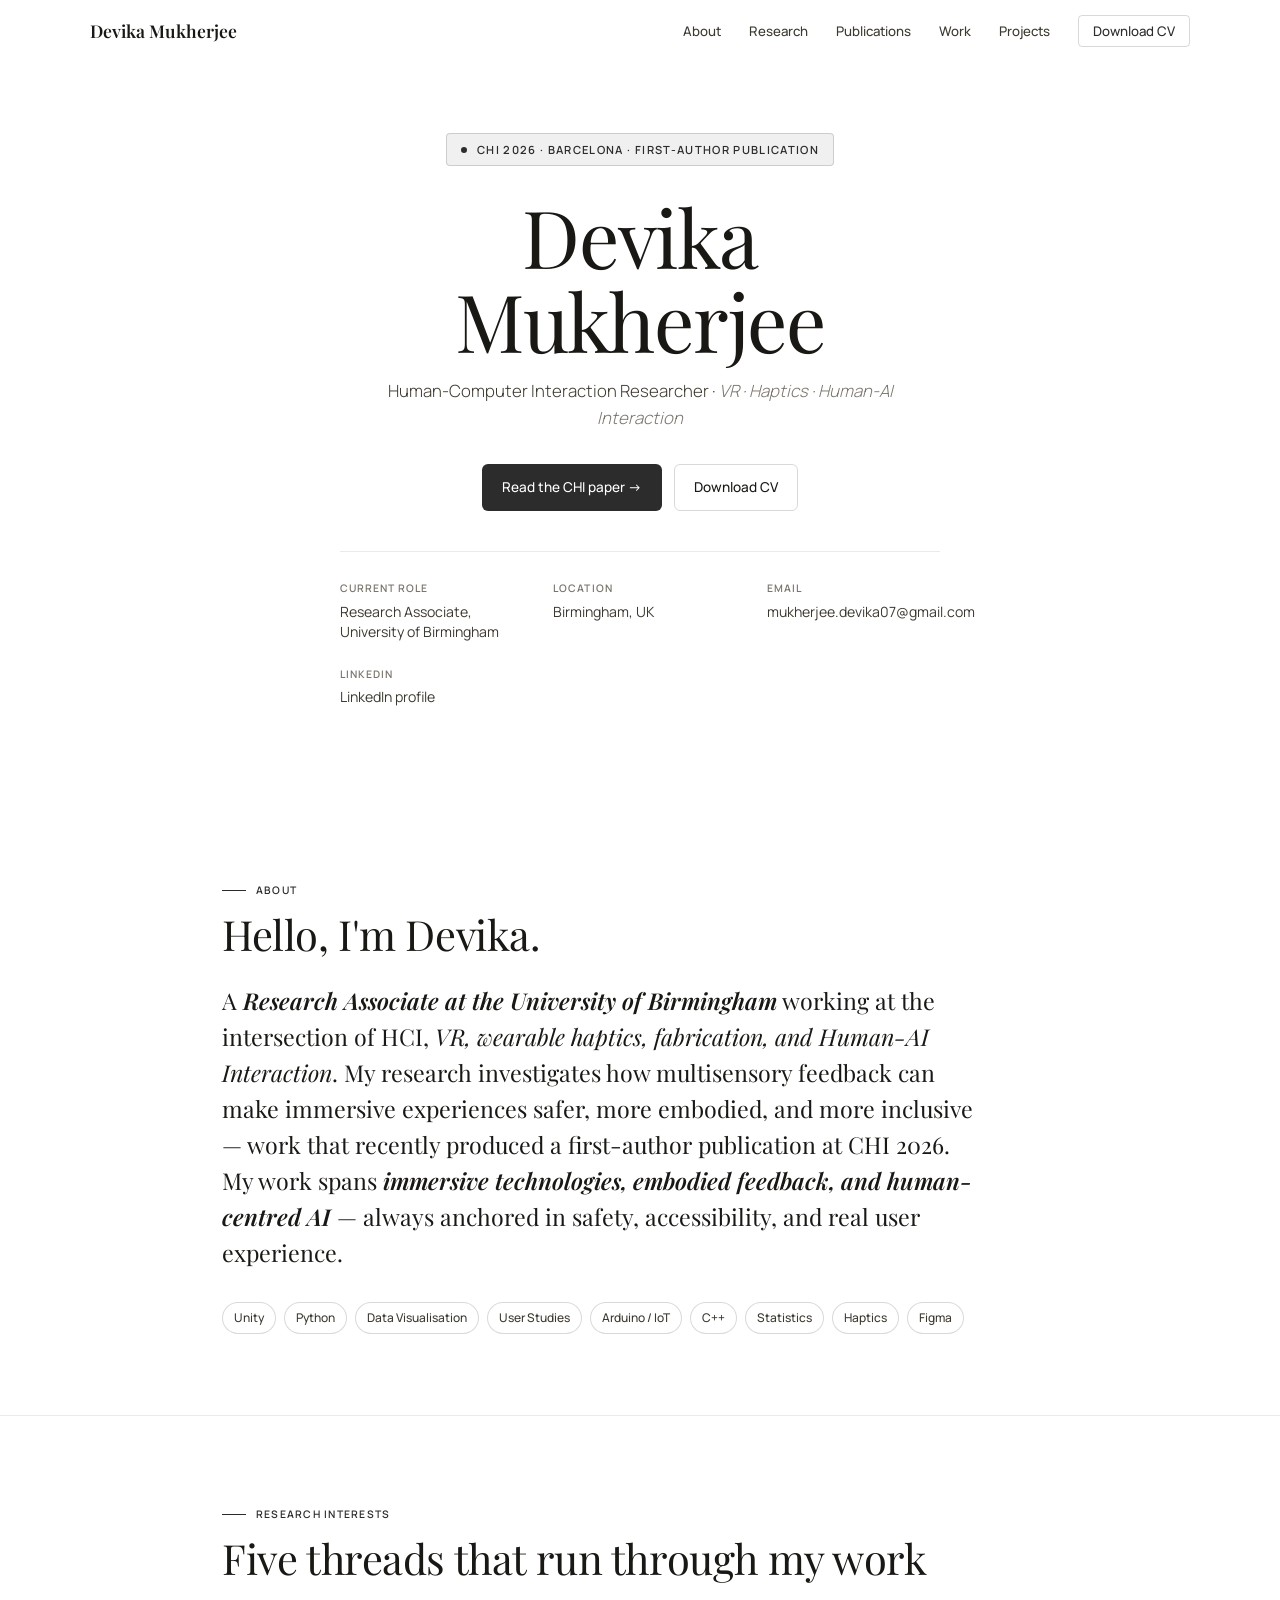
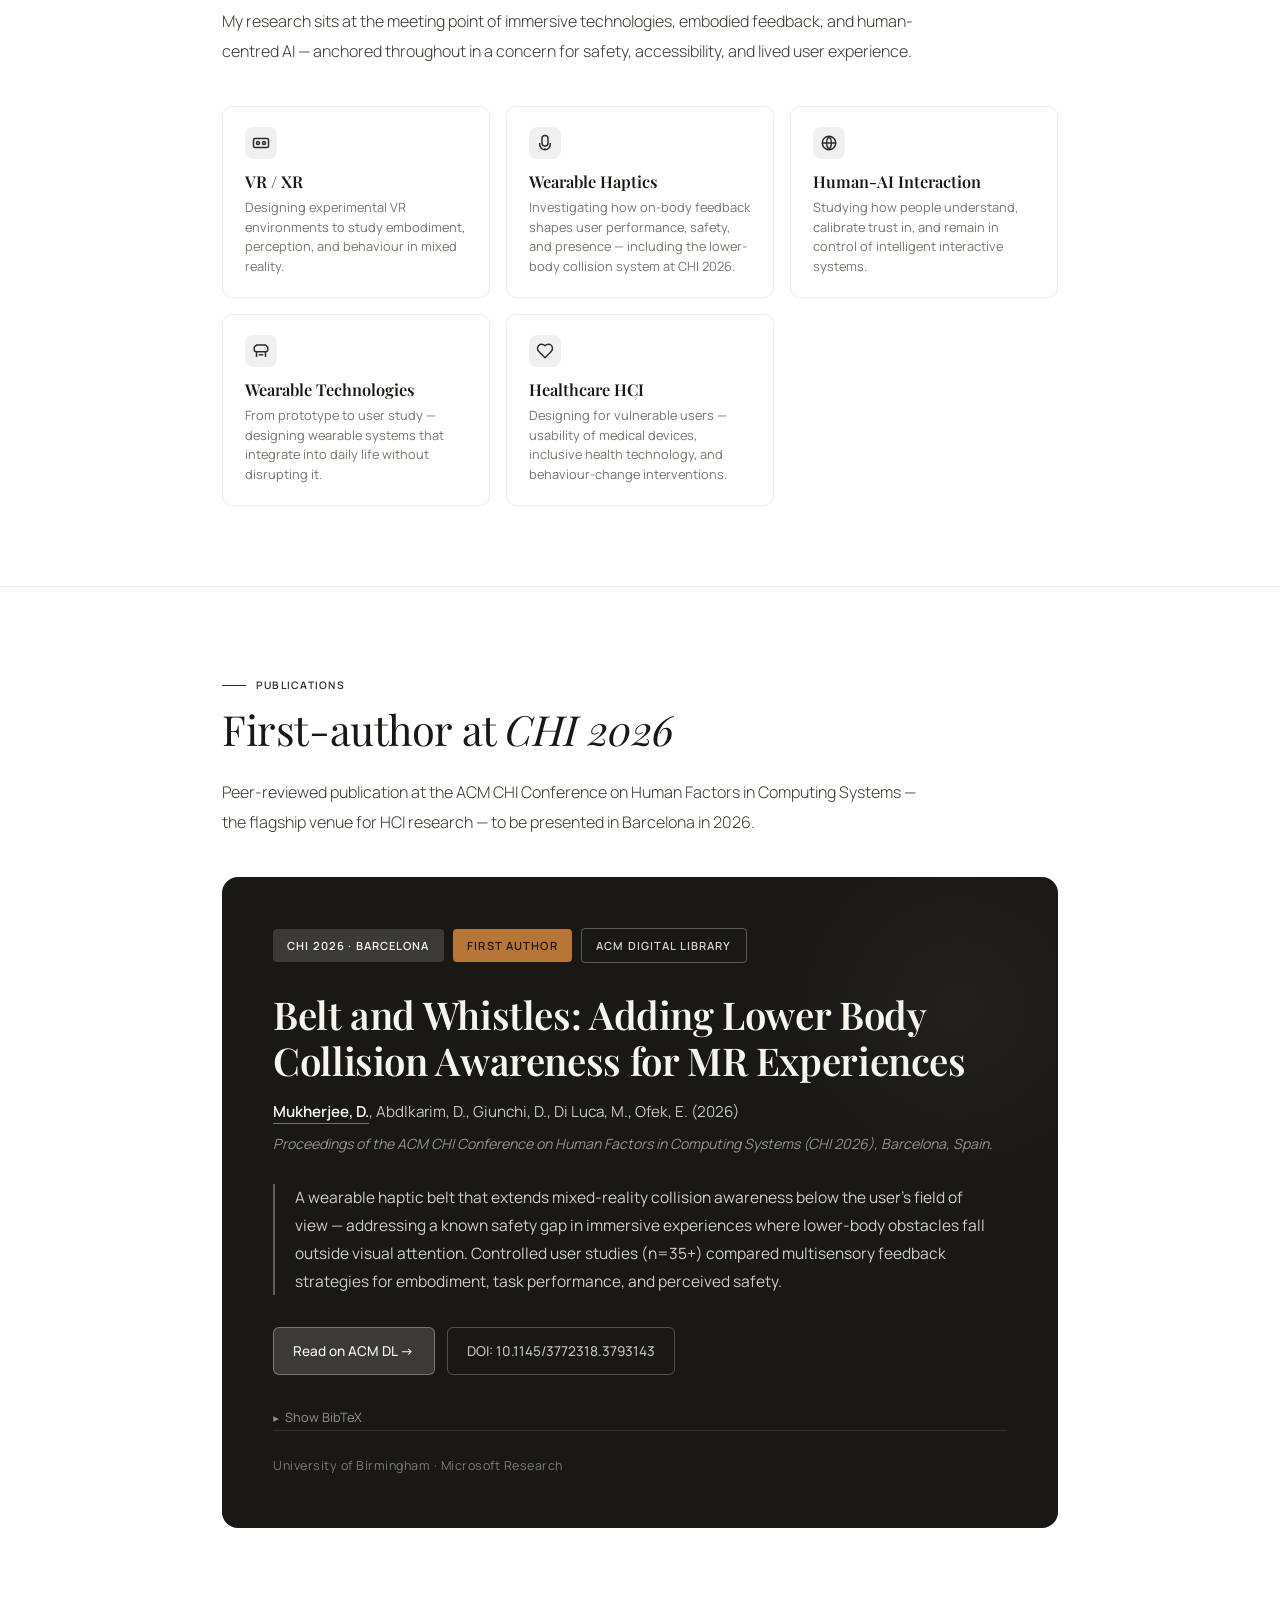
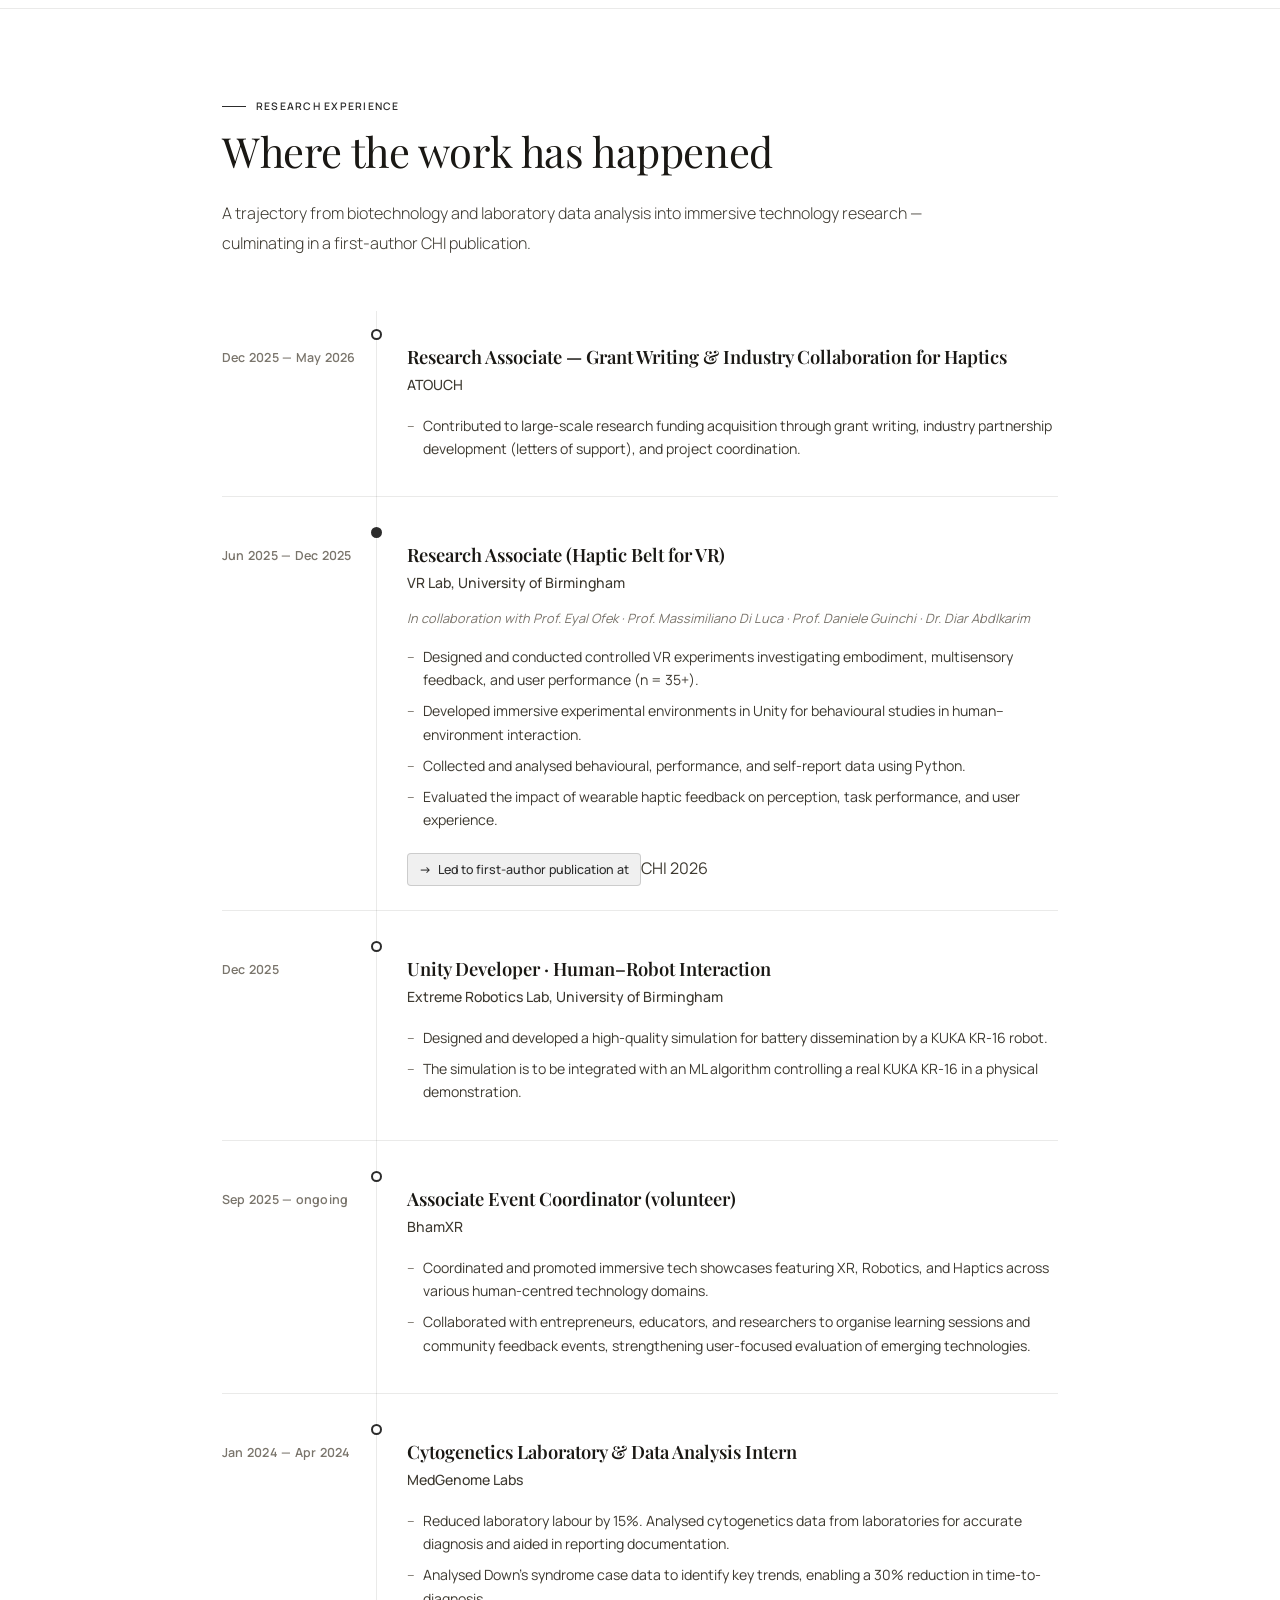
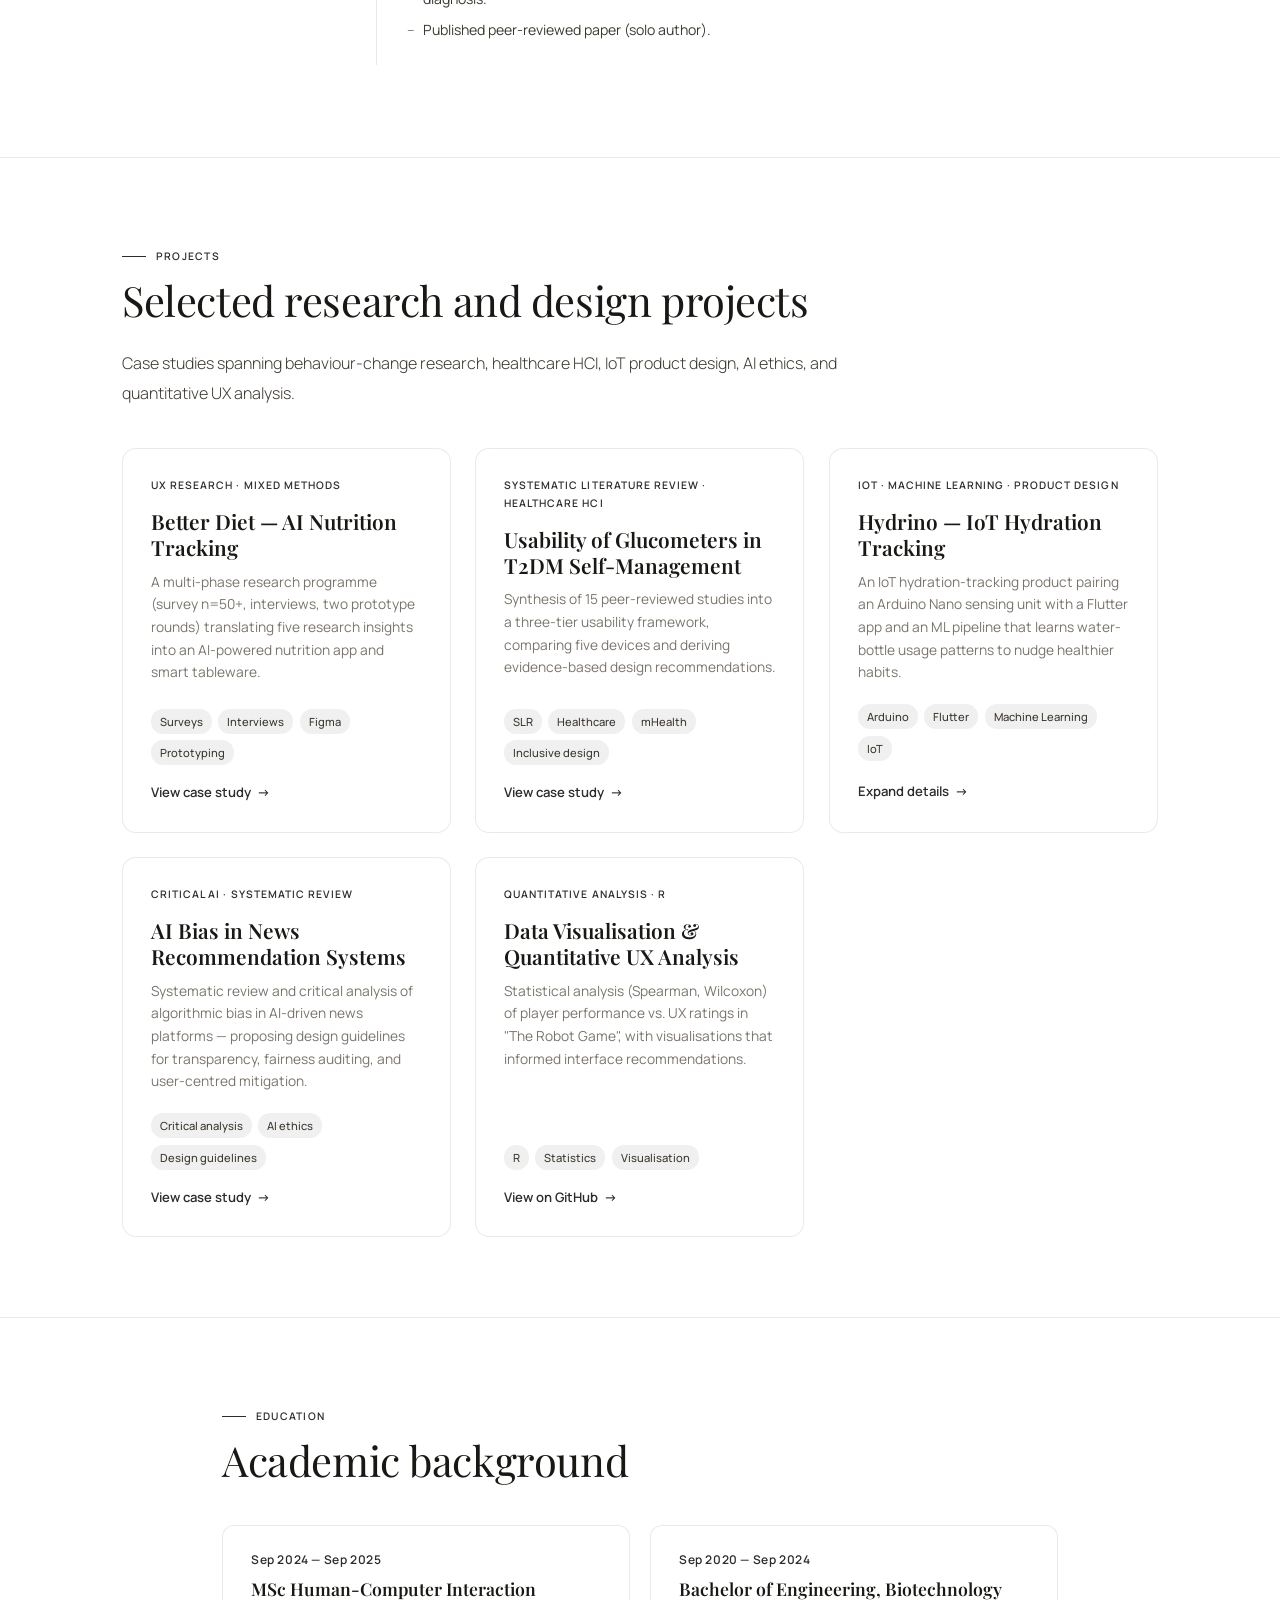
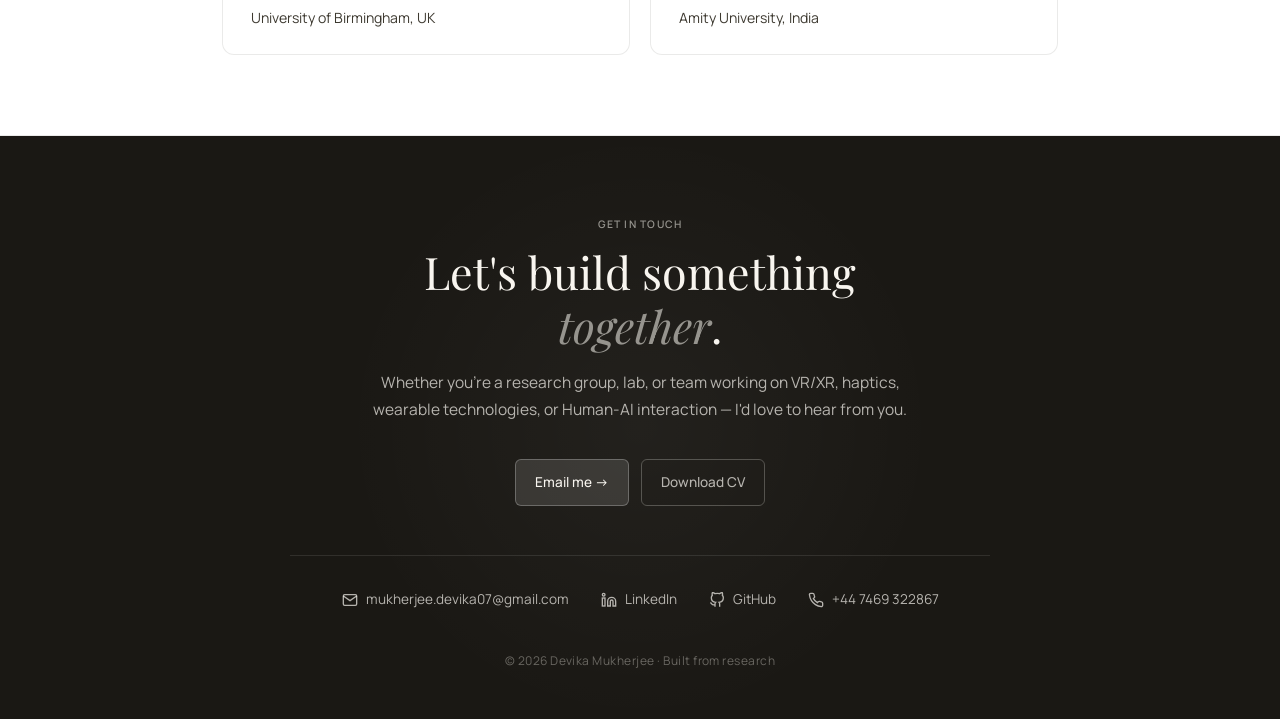
==== index.html @ 92cf16f1 "Redesign: suminagashi canvas, remove photo, white background, drop green palette - Add interactive s" ====
<!DOCTYPE html>
<html lang="en">
<head>
<meta charset="UTF-8">
<meta name="viewport" content="width=device-width, initial-scale=1.0">
<title>Devika Mukherjee — HCI Researcher · CHI 2026</title>
<meta name="description" content="Devika Mukherjee — Human-Computer Interaction Researcher and Research Associate at the University of Birmingham, first-author at CHI 2026. Working at the intersection of HCI, VR, wearable haptics, fabrication, and Human-AI Interaction.">
<link rel="preconnect" href="https://fonts.googleapis.com">
<link rel="preconnect" href="https://fonts.gstatic.com" crossorigin>
<link href="https://fonts.googleapis.com/css2?family=Playfair+Display:ital,wght@0,400;0,600;0,700;1,400;1,600&family=Manrope:wght@300;400;500;600;700&display=swap" rel="stylesheet">
<style>
  *, *::before, *::after { box-sizing: border-box; margin: 0; padding: 0; }

  :root {
    --white: #ffffff;
    --ink: #1A1814;
    --ink-mid: #3D3930;
    --ink-light: #7A756C;
    --accent: #2C2C2C;
    --accent-soft: rgba(44,44,44,0.07);
    --accent-border: rgba(44,44,44,0.18);
    --divider: rgba(26,24,20,0.09);
    --ink-border: rgba(255,255,255,0.1);
    --serif: 'Playfair Display', Georgia, serif;
    --sans: 'Manrope', system-ui, sans-serif;
  }

  html { font-size: 16px; scroll-behavior: smooth; }
  body {
    font-family: var(--sans);
    background: var(--white);
    color: var(--ink);
    line-height: 1.7;
    -webkit-font-smoothing: antialiased;
    position: relative;
    z-index: 1;
  }

  a { color: var(--ink-mid); text-decoration: none; }
  a:hover { color: var(--ink); }

  /* ——— SUMINAGASHI CANVAS ——— */
  #suminagashi-canvas {
    position: fixed;
    top: 0; left: 0;
    width: 100vw; height: 100vh;
    z-index: 0;
    pointer-events: none;
  }

  /* ——— NAV ——— */
  .nav {
    position: fixed;
    top: 0; left: 0; right: 0;
    z-index: 100;
    padding: 1rem 2rem;
    transition: background 0.3s, border-color 0.3s;
    border-bottom: 1px solid transparent;
  }
  .nav.scrolled {
    background: rgba(255,255,255,0.92);
    backdrop-filter: blur(12px);
    -webkit-backdrop-filter: blur(12px);
    border-bottom-color: var(--divider);
  }
  .nav-inner {
    max-width: 1100px;
    margin: 0 auto;
    display: flex;
    justify-content: space-between;
    align-items: center;
    gap: 2rem;
  }
  .nav-brand {
    font-family: var(--serif);
    font-size: 1.1rem;
    font-weight: 600;
    color: var(--ink);
    transition: color 0.2s;
  }
  .nav-links {
    display: flex;
    gap: 1.75rem;
    list-style: none;
    align-items: center;
  }
  .nav-links a {
    font-size: 0.83rem;
    font-weight: 500;
    color: var(--ink-mid);
    transition: color 0.2s;
  }
  .nav-links a:hover { color: var(--ink); }
  .nav-cv {
    padding: 6px 14px;
    border: 1px solid var(--accent-border);
    border-radius: 4px;
    color: var(--accent) !important;
    transition: all 0.2s;
  }
  .nav-cv:hover { background: var(--accent); color: #fff !important; border-color: var(--accent); }
  @media (max-width: 760px) {
    .nav-links { gap: 1rem; }
    .nav-links li:not(.nav-cv-li) { display: none; }
  }

  /* ——— HERO ——— */
  .hero {
    padding: 8rem 2rem 5rem;
    position: relative;
    overflow: hidden;
    min-height: 88vh;
    display: flex;
    align-items: center;
    background: transparent;
  }
  .hero-grid {
    max-width: 780px;
    margin: 0 auto;
    text-align: center;
    position: relative;
    width: 100%;
  }
  @media (max-width: 860px) {
    .hero { padding: 6rem 1.5rem 4rem; }
  }

  .chi-chip {
    display: inline-flex;
    align-items: center;
    gap: 10px;
    font-size: 0.7rem;
    font-weight: 600;
    letter-spacing: 0.12em;
    text-transform: uppercase;
    color: var(--accent);
    border: 1px solid var(--accent-border);
    padding: 6px 14px;
    border-radius: 4px;
    margin-bottom: 1.75rem;
    background: var(--accent-soft);
  }
  .chi-chip::before {
    content: '';
    width: 6px; height: 6px;
    border-radius: 50%;
    background: var(--accent);
    flex-shrink: 0;
  }

  .hero h1 {
    font-family: var(--serif);
    font-size: clamp(2.8rem, 7vw, 5rem);
    font-weight: 400;
    line-height: 1.05;
    letter-spacing: -0.015em;
    margin-bottom: 0.9rem;
    color: var(--ink);
  }
  .hero h1 em {
    font-style: italic;
    color: var(--ink-mid);
    font-weight: 400;
  }
  .hero-role {
    font-size: 1.05rem;
    font-weight: 300;
    color: var(--ink-mid);
    margin-bottom: 2rem;
    max-width: 540px;
    margin-left: auto;
    margin-right: auto;
    line-height: 1.65;
  }
  .hero-cta-row {
    display: flex;
    flex-wrap: wrap;
    gap: 0.75rem;
    margin-bottom: 2.5rem;
    justify-content: center;
  }
  .btn {
    display: inline-flex;
    align-items: center;
    gap: 8px;
    font-family: var(--sans);
    font-size: 0.85rem;
    font-weight: 500;
    padding: 0.7rem 1.2rem;
    border-radius: 6px;
    transition: all 0.2s;
    border: 1px solid transparent;
    cursor: pointer;
  }
  .btn-primary {
    background: var(--accent);
    color: #fff;
  }
  .btn-primary:hover {
    background: var(--ink);
    color: #fff;
    transform: translateY(-1px);
  }
  .btn-ghost {
    background: transparent;
    color: var(--ink);
    border-color: var(--accent-border);
  }
  .btn-ghost:hover {
    background: var(--accent-soft);
    color: var(--ink);
    border-color: var(--accent);
  }

  .hero-meta {
    display: grid;
    grid-template-columns: repeat(auto-fit, minmax(140px, 1fr));
    gap: 1.5rem 2.5rem;
    padding-top: 1.75rem;
    border-top: 1px solid var(--divider);
    text-align: left;
    max-width: 600px;
    margin-left: auto;
    margin-right: auto;
  }
  .meta-label {
    font-size: 0.65rem;
    font-weight: 600;
    letter-spacing: 0.1em;
    text-transform: uppercase;
    color: var(--ink-light);
    margin-bottom: 4px;
  }
  .meta-value {
    font-size: 0.88rem;
    color: var(--ink-mid);
    line-height: 1.4;
  }
  .meta-value a { color: var(--ink-mid); }
  .meta-value a:hover { color: var(--ink); }

  /* ——— SECTION SHELL ——— */
  .container { max-width: 1100px; margin: 0 auto; padding: 0 2rem; }
  .container-narrow { max-width: 900px; margin: 0 auto; padding: 0 2rem; }
  .section { padding: 5rem 0; border-bottom: 1px solid var(--divider); background: transparent; }
  .section:last-of-type { border-bottom: none; }

  .section-label {
    display: inline-flex;
    align-items: center;
    gap: 10px;
    font-size: 0.65rem;
    font-weight: 600;
    letter-spacing: 0.12em;
    text-transform: uppercase;
    color: var(--accent);
    margin-bottom: 0.6rem;
  }
  .section-label::before {
    content: '';
    width: 24px; height: 1px;
    background: var(--accent);
  }
  .section-title {
    font-family: var(--serif);
    font-size: clamp(1.8rem, 3.8vw, 2.6rem);
    font-weight: 400;
    line-height: 1.2;
    letter-spacing: -0.01em;
    margin-bottom: 1.5rem;
    max-width: 750px;
    color: var(--ink);
  }
  .section-title em { font-style: italic; color: var(--ink); }
  .section-body {
    font-size: 1rem;
    font-weight: 300;
    color: var(--ink-mid);
    max-width: 720px;
    line-height: 1.85;
  }

  /* ——— ABOUT ——— */
  .about-body {
    font-family: var(--serif);
    font-size: clamp(1.15rem, 2vw, 1.45rem);
    font-weight: 400;
    line-height: 1.55;
    color: var(--ink);
    max-width: 760px;
    margin-bottom: 1.75rem;
  }
  .about-body strong { font-weight: 600; color: var(--ink); font-style: italic; }
  .about-body em { font-style: italic; }
  .about-skills {
    display: flex;
    flex-wrap: wrap;
    gap: 0.5rem;
    margin-top: 2rem;
  }
  .skill-chip {
    font-size: 0.75rem;
    font-weight: 500;
    color: var(--ink-mid);
    background: rgba(255,255,255,0.85);
    border: 1px solid var(--accent-border);
    padding: 5px 11px;
    border-radius: 20px;
  }

  /* ——— RESEARCH INTERESTS ——— */
  .interests-grid {
    display: grid;
    grid-template-columns: repeat(auto-fit, minmax(200px, 1fr));
    gap: 1rem;
    margin-top: 2.5rem;
  }
  .interest-card {
    background: rgba(255,255,255,0.92);
    border: 1px solid var(--divider);
    border-radius: 10px;
    padding: 1.25rem 1.4rem;
    transition: all 0.2s;
    backdrop-filter: blur(2px);
    -webkit-backdrop-filter: blur(2px);
  }
  .interest-card:hover {
    border-color: var(--accent);
    transform: translateY(-2px);
    box-shadow: 0 8px 24px rgba(26,24,20,0.06);
  }
  .interest-icon {
    width: 32px; height: 32px;
    background: var(--accent-soft);
    border-radius: 8px;
    display: flex;
    align-items: center;
    justify-content: center;
    margin-bottom: 0.75rem;
    color: var(--accent);
  }
  .interest-icon svg { width: 18px; height: 18px; }
  .interest-title {
    font-family: var(--serif);
    font-size: 1.02rem;
    font-weight: 600;
    margin-bottom: 0.35rem;
    line-height: 1.3;
    color: var(--ink);
  }
  .interest-body {
    font-size: 0.8rem;
    color: var(--ink-light);
    line-height: 1.55;
  }

  /* ——— FEATURED PUBLICATION ——— */
  .pub-feature {
    background: var(--ink);
    color: #F8F5EF;
    border-radius: 16px;
    padding: clamp(2rem, 4vw, 3.5rem);
    margin-top: 2.5rem;
    position: relative;
    overflow: hidden;
  }
  .pub-feature::before {
    content: '';
    position: absolute;
    top: -50px; right: -80px;
    width: 360px; height: 360px;
    border-radius: 50%;
    background: radial-gradient(circle, rgba(255,255,255,0.04) 0%, transparent 70%);
    pointer-events: none;
  }
  .pub-feature-inner { position: relative; z-index: 1; }
  .pub-badge-row {
    display: flex;
    flex-wrap: wrap;
    gap: 0.6rem;
    margin-bottom: 1.75rem;
    align-items: center;
  }
  .pub-badge {
    display: inline-flex;
    align-items: center;
    gap: 8px;
    font-size: 0.7rem;
    font-weight: 600;
    letter-spacing: 0.1em;
    text-transform: uppercase;
    padding: 7px 14px;
    border-radius: 4px;
    background: rgba(255,255,255,0.15);
    color: #F8F5EF;
  }
  .pub-badge.outline {
    background: transparent;
    border: 1px solid rgba(248,245,239,0.3);
    color: rgba(248,245,239,0.85);
  }
  .pub-badge.first-author {
    background: rgba(200,128,58,0.9);
    color: #1A1814;
  }
  .pub-feature h3 {
    font-family: var(--serif);
    font-size: clamp(1.6rem, 3.5vw, 2.4rem);
    font-weight: 600;
    line-height: 1.2;
    margin-bottom: 1rem;
    letter-spacing: -0.01em;
    color: #F8F5EF;
  }
  .pub-authors {
    font-size: 0.95rem;
    color: rgba(248,245,239,0.78);
    line-height: 1.7;
    margin-bottom: 0.5rem;
  }
  .pub-authors strong {
    color: #F8F5EF;
    border-bottom: 1px solid rgba(255,255,255,0.4);
    padding-bottom: 1px;
    font-weight: 600;
  }
  .pub-venue {
    font-size: 0.88rem;
    color: rgba(248,245,239,0.55);
    font-style: italic;
    margin-bottom: 1.75rem;
    line-height: 1.6;
  }
  .pub-abstract {
    font-size: 0.97rem;
    color: rgba(248,245,239,0.82);
    line-height: 1.8;
    margin-bottom: 2rem;
    max-width: 720px;
    padding-left: 1.25rem;
    border-left: 2px solid rgba(255,255,255,0.3);
  }
  .pub-cta {
    display: flex;
    flex-wrap: wrap;
    gap: 0.75rem;
    margin-bottom: 1.75rem;
  }
  .pub-feature .btn-primary {
    background: rgba(255,255,255,0.15);
    border: 1px solid rgba(255,255,255,0.3);
    color: #F8F5EF;
  }
  .pub-feature .btn-primary:hover {
    background: rgba(255,255,255,0.25);
    color: #F8F5EF;
  }
  .pub-feature .btn-ghost {
    color: rgba(248,245,239,0.75);
    border-color: rgba(248,245,239,0.25);
  }
  .pub-feature .btn-ghost:hover {
    background: rgba(255,255,255,0.08);
    color: #F8F5EF;
    border-color: rgba(248,245,239,0.5);
  }
  .pub-affiliation {
    font-size: 0.78rem;
    color: rgba(248,245,239,0.45);
    letter-spacing: 0.04em;
    padding-top: 1.5rem;
    border-top: 1px solid var(--ink-border);
  }
  details.bibtex { margin-top: 1rem; }
  details.bibtex summary {
    cursor: pointer;
    font-size: 0.8rem;
    color: rgba(248,245,239,0.55);
    transition: color 0.15s;
    list-style: none;
    display: inline-flex;
    align-items: center;
    gap: 6px;
  }
  details.bibtex summary::-webkit-details-marker { display: none; }
  details.bibtex summary::before {
    content: '▸';
    font-size: 0.7rem;
    transition: transform 0.2s;
  }
  details.bibtex[open] summary::before { transform: rotate(90deg); }
  details.bibtex summary:hover { color: rgba(248,245,239,0.9); }
  details.bibtex pre {
    margin-top: 0.75rem;
    padding: 1rem 1.25rem;
    background: rgba(255,255,255,0.04);
    border: 1px solid var(--ink-border);
    border-radius: 8px;
    font-family: 'Courier New', monospace;
    font-size: 0.75rem;
    color: rgba(248,245,239,0.75);
    line-height: 1.6;
    overflow-x: auto;
    white-space: pre-wrap;
  }

  /* ——— WORK / TIMELINE ——— */
  .timeline {
    margin-top: 2.5rem;
    position: relative;
  }
  .timeline::before {
    content: '';
    position: absolute;
    left: 11px;
    top: 12px;
    bottom: 12px;
    width: 1px;
    background: var(--divider);
  }
  @media (min-width: 720px) {
    .timeline::before { left: 154px; }
  }
  .timeline-item {
    display: grid;
    grid-template-columns: 1fr;
    gap: 0.5rem;
    padding: 1.5rem 0;
    border-bottom: 1px solid var(--divider);
    position: relative;
    padding-left: 2.5rem;
  }
  @media (min-width: 720px) {
    .timeline-item {
      grid-template-columns: 145px 1fr;
      gap: 2.5rem;
      padding-left: 0;
    }
  }
  .timeline-item:last-child { border-bottom: none; }
  .timeline-item::before {
    content: '';
    position: absolute;
    left: 6px;
    top: 1.85rem;
    width: 11px; height: 11px;
    border-radius: 50%;
    background: var(--white);
    border: 2px solid var(--accent);
  }
  @media (min-width: 720px) {
    .timeline-item::before { left: 149px; }
  }
  .timeline-item.highlight::before {
    background: var(--accent);
  }
  .timeline-date {
    font-size: 0.78rem;
    font-weight: 600;
    color: var(--ink-light);
    letter-spacing: 0.02em;
    padding-top: 1.5rem;
  }
  @media (max-width: 719px) {
    .timeline-date { padding-top: 0; }
  }
  .timeline-content { padding-top: 1.4rem; }
  @media (max-width: 719px) {
    .timeline-content { padding-top: 0; }
  }
  .timeline-role {
    font-family: var(--serif);
    font-size: 1.15rem;
    font-weight: 600;
    margin-bottom: 0.2rem;
    line-height: 1.3;
    color: var(--ink);
  }
  .timeline-org {
    font-size: 0.88rem;
    color: var(--ink-mid);
    font-weight: 500;
    margin-bottom: 0.85rem;
  }
  .timeline-org em { font-style: italic; color: var(--ink-light); font-weight: 400; }
  .timeline-bullets { list-style: none; margin-bottom: 0.5rem; }
  .timeline-bullets li {
    font-size: 0.88rem;
    color: var(--ink-mid);
    line-height: 1.65;
    padding: 0.25rem 0 0.25rem 1rem;
    position: relative;
  }
  .timeline-bullets li::before {
    content: '–';
    position: absolute;
    left: 0;
    color: var(--ink-light);
  }
  .timeline-callout {
    display: inline-flex;
    align-items: center;
    gap: 6px;
    font-size: 0.78rem;
    font-weight: 500;
    color: var(--accent);
    background: var(--accent-soft);
    padding: 5px 11px;
    border-radius: 4px;
    margin-top: 0.6rem;
    border: 1px solid var(--accent-border);
  }
  .timeline-callout::before { content: '→'; font-weight: 600; }
  .timeline-callout a { color: var(--accent); border-bottom: 1px solid currentColor; }
  .timeline-supervisors {
    font-size: 0.8rem;
    color: var(--ink-light);
    font-style: italic;
    margin-bottom: 0.7rem;
  }

  /* ——— PROJECTS ——— */
  .projects-grid {
    display: grid;
    grid-template-columns: repeat(auto-fit, minmax(280px, 1fr));
    gap: 1.5rem;
    margin-top: 2.5rem;
  }
  .project-card {
    background: rgba(255,255,255,0.92);
    border: 1px solid var(--divider);
    border-radius: 14px;
    padding: 1.75rem;
    transition: all 0.25s;
    position: relative;
    display: flex;
    flex-direction: column;
    text-decoration: none;
    color: inherit;
    overflow: hidden;
    backdrop-filter: blur(2px);
    -webkit-backdrop-filter: blur(2px);
  }
  .project-card::before {
    content: '';
    position: absolute;
    top: 0; left: 0;
    width: 4px; height: 100%;
    background: var(--accent);
    transform: scaleY(0);
    transform-origin: top;
    transition: transform 0.3s;
  }
  .project-card:hover {
    transform: translateY(-4px);
    box-shadow: 0 16px 40px rgba(26,24,20,0.08);
    border-color: var(--accent);
    color: inherit;
  }
  .project-card:hover::before { transform: scaleY(1); }
  .project-tag {
    font-size: 0.65rem;
    font-weight: 600;
    letter-spacing: 0.1em;
    text-transform: uppercase;
    color: var(--accent);
    margin-bottom: 0.85rem;
  }
  .project-title {
    font-family: var(--serif);
    font-size: 1.3rem;
    font-weight: 600;
    line-height: 1.25;
    margin-bottom: 0.65rem;
    color: var(--ink);
  }
  .project-desc {
    font-size: 0.86rem;
    color: var(--ink-light);
    line-height: 1.65;
    margin-bottom: 1.25rem;
    flex: 1;
  }
  .project-tech {
    display: flex;
    flex-wrap: wrap;
    gap: 0.4rem;
    margin-bottom: 1rem;
  }
  .tech-chip {
    font-size: 0.7rem;
    font-weight: 500;
    color: var(--ink-mid);
    background: var(--accent-soft);
    padding: 3px 9px;
    border-radius: 12px;
  }
  .project-cta {
    font-size: 0.82rem;
    font-weight: 600;
    color: var(--accent);
    display: inline-flex;
    align-items: center;
    gap: 6px;
    margin-top: auto;
  }
  .project-cta::after { content: '→'; transition: transform 0.2s; }
  .project-card:hover .project-cta::after { transform: translateX(3px); }

  /* Hydrino expandable card */
  details.project-card { cursor: pointer; }
  details.project-card summary { list-style: none; cursor: pointer; }
  details.project-card summary::-webkit-details-marker { display: none; }
  details.project-card[open] { grid-row: span 2; }
  .hydrino-expand {
    margin-top: 1.25rem;
    padding-top: 1.25rem;
    border-top: 1px solid var(--divider);
    font-size: 0.85rem;
    color: var(--ink-mid);
    line-height: 1.7;
  }
  .hydrino-expand p { margin-bottom: 0.75rem; }
  .hydrino-expand .future-note {
    font-size: 0.78rem;
    color: var(--ink-light);
    font-style: italic;
    margin-top: 0.85rem;
  }

  /* ——— EDUCATION ——— */
  .education-grid {
    display: grid;
    grid-template-columns: repeat(auto-fit, minmax(280px, 1fr));
    gap: 1.25rem;
    margin-top: 2.5rem;
  }
  .edu-card {
    background: rgba(255,255,255,0.92);
    border: 1px solid var(--divider);
    border-radius: 12px;
    padding: 1.5rem 1.75rem;
    backdrop-filter: blur(2px);
    -webkit-backdrop-filter: blur(2px);
  }
  .edu-date {
    font-size: 0.75rem;
    font-weight: 600;
    color: var(--accent);
    letter-spacing: 0.05em;
    margin-bottom: 0.5rem;
  }
  .edu-degree {
    font-family: var(--serif);
    font-size: 1.1rem;
    font-weight: 600;
    margin-bottom: 0.3rem;
    line-height: 1.3;
    color: var(--ink);
  }
  .edu-school { font-size: 0.88rem; color: var(--ink-mid); }

  /* ——— CONTACT / FOOTER ——— */
  .contact-section {
    background: var(--ink);
    color: #F8F5EF;
    padding: 5rem 2rem 3rem;
    text-align: center;
    position: relative;
    overflow: hidden;
    z-index: 2;
  }
  .contact-section::before {
    content: '';
    position: absolute;
    top: 50%; left: 50%;
    transform: translate(-50%, -50%);
    width: 700px; height: 700px;
    border-radius: 50%;
    background: radial-gradient(circle, rgba(255,255,255,0.04) 0%, transparent 60%);
    pointer-events: none;
  }
  .contact-inner { max-width: 700px; margin: 0 auto; position: relative; }
  .contact-eyebrow {
    font-size: 0.65rem;
    font-weight: 600;
    letter-spacing: 0.12em;
    text-transform: uppercase;
    color: rgba(248,245,239,0.55);
    margin-bottom: 0.75rem;
  }
  .contact-title {
    font-family: var(--serif);
    font-size: clamp(2rem, 4vw, 2.8rem);
    font-weight: 400;
    line-height: 1.2;
    margin-bottom: 1rem;
    color: #F8F5EF;
  }
  .contact-title em { font-style: italic; color: rgba(248,245,239,0.55); }
  .contact-body {
    font-size: 0.97rem;
    color: rgba(248,245,239,0.7);
    line-height: 1.75;
    margin-bottom: 2.25rem;
    max-width: 540px;
    margin-left: auto;
    margin-right: auto;
  }
  .contact-cta {
    display: flex;
    justify-content: center;
    gap: 0.75rem;
    flex-wrap: wrap;
    margin-bottom: 3rem;
  }
  .contact-section .btn-primary {
    background: rgba(255,255,255,0.12);
    border: 1px solid rgba(255,255,255,0.25);
    color: #F8F5EF;
  }
  .contact-section .btn-primary:hover {
    background: rgba(255,255,255,0.22);
    color: #F8F5EF;
    transform: translateY(-1px);
  }
  .contact-section .btn-ghost {
    color: rgba(248,245,239,0.7);
    border-color: rgba(248,245,239,0.25);
    background: transparent;
  }
  .contact-section .btn-ghost:hover {
    background: rgba(255,255,255,0.08);
    color: #F8F5EF;
    border-color: rgba(248,245,239,0.5);
  }
  .contact-links {
    display: flex;
    justify-content: center;
    gap: 2rem;
    flex-wrap: wrap;
    padding-top: 2rem;
    border-top: 1px solid var(--ink-border);
    margin-top: 2rem;
  }
  .contact-links a {
    font-size: 0.85rem;
    color: rgba(248,245,239,0.7);
    display: inline-flex;
    align-items: center;
    gap: 8px;
    transition: color 0.2s;
  }
  .contact-links a:hover { color: #F8F5EF; }
  .contact-links svg { width: 16px; height: 16px; }
  .footer-bottom {
    text-align: center;
    font-size: 0.75rem;
    color: rgba(248,245,239,0.35);
    margin-top: 2.5rem;
    letter-spacing: 0.04em;
  }

  /* ——— ANIMATIONS ——— */
  @keyframes fadeUp {
    from { opacity: 0; transform: translateY(20px); }
    to   { opacity: 1; transform: translateY(0); }
  }
  .hero-grid > * { animation: fadeUp 0.7s ease both; }
  .hero-grid > *:nth-child(1) { animation-delay: 0.05s; }
  .hero-grid > *:nth-child(2) { animation-delay: 0.15s; }
  .hero-grid > *:nth-child(3) { animation-delay: 0.25s; }
  .hero-grid > *:nth-child(4) { animation-delay: 0.35s; }
  .hero-grid > *:nth-child(5) { animation-delay: 0.45s; }

  /* ——— SCROLL REVEAL ——— */
  .reveal {
    opacity: 0;
    transform: translateY(24px);
    transition: opacity 0.7s cubic-bezier(.16,1,.3,1), transform 0.7s cubic-bezier(.16,1,.3,1);
    will-change: opacity, transform;
  }
  .reveal.in-view { opacity: 1; transform: none; }
  .reveal[data-delay="1"] { transition-delay: 0.07s; }
  .reveal[data-delay="2"] { transition-delay: 0.14s; }
  .reveal[data-delay="3"] { transition-delay: 0.21s; }
  .reveal[data-delay="4"] { transition-delay: 0.28s; }
  .reveal[data-delay="5"] { transition-delay: 0.35s; }

  /* ——— ANIMATED NAV UNDERLINE ——— */
  .nav-links a:not(.nav-cv) { position: relative; }
  .nav-links a:not(.nav-cv)::after {
    content: '';
    position: absolute;
    left: 0; bottom: -3px;
    width: 100%; height: 1.5px;
    background: var(--ink);
    transform: scaleX(0);
    transform-origin: left;
    transition: transform 0.32s cubic-bezier(.16,1,.3,1);
  }
  .nav-links a:not(.nav-cv):hover::after { transform: scaleX(1); }

  /* ——— CUSTOM CURSOR ——— */
  .cursor-dot, .cursor-ring {
    position: fixed;
    top: 0; left: 0;
    border-radius: 50%;
    pointer-events: none;
    z-index: 9999;
    transform: translate(-50%, -50%);
    opacity: 0;
    transition: opacity 0.3s ease;
  }
  .cursor-dot {
    width: 7px; height: 7px;
    background: var(--ink);
  }
  .cursor-ring {
    width: 32px; height: 32px;
    border: 1.5px solid rgba(26,24,20,0.25);
    background: transparent;
    transition: opacity 0.3s ease, width 0.25s ease, height 0.25s ease, background 0.25s ease, border-color 0.25s ease;
  }
  .cursor-ring.hover {
    width: 52px; height: 52px;
    background: rgba(26,24,20,0.06);
    border-color: rgba(26,24,20,0.4);
  }
  .cursor-dot.active, .cursor-ring.active { opacity: 1; }
  @media (hover: hover) and (pointer: fine) {
    body, a, button, summary, .btn, .skill-chip, details summary,
    .project-card, .interest-card { cursor: none; }
  }

  @media (prefers-reduced-motion: reduce) {
    .reveal { opacity: 1 !important; transform: none !important; transition: none !important; }
    .cursor-dot, .cursor-ring { transition: opacity 0.3s ease; }
  }
</style>
</head>
<body>

<!-- ——— SUMINAGASHI CANVAS ——— -->
<canvas id="suminagashi-canvas" aria-hidden="true"></canvas>

<!-- ——— NAVIGATION ——— -->
<nav class="nav" id="nav">
  <div class="nav-inner">
    <a href="#top" class="nav-brand">Devika Mukherjee</a>
    <ul class="nav-links">
      <li><a href="#about">About</a></li>
      <li><a href="#research">Research</a></li>
      <li><a href="#publications">Publications</a></li>
      <li><a href="#work">Work</a></li>
      <li><a href="#projects">Projects</a></li>
      <li class="nav-cv-li"><a href="assets/resume.pdf" download="Devika_Mukherjee_CV.pdf" class="nav-cv">Download CV</a></li>
    </ul>
  </div>
</nav>

<!-- ——— HERO ——— -->
<header class="hero" id="top">
  <div class="hero-grid">
    <div class="chi-chip">CHI 2026 · Barcelona · First-author publication</div>
    <h1>Devika<br>Mukherjee</h1>
    <p class="hero-role">Human-Computer Interaction Researcher · <em style="font-style: italic; color: var(--ink-light);">VR · Haptics · Human-AI Interaction</em></p>
    <div class="hero-cta-row">
      <a href="https://dl.acm.org/doi/10.1145/3772318.3793143" target="_blank" rel="noopener" class="btn btn-primary">Read the CHI paper →</a>
      <a href="assets/resume.pdf" download="Devika_Mukherjee_CV.pdf" class="btn btn-ghost">Download CV</a>
    </div>
    <div class="hero-meta">
      <div>
        <div class="meta-label">Current role</div>
        <div class="meta-value">Research Associate, University of Birmingham</div>
      </div>
      <div>
        <div class="meta-label">Location</div>
        <div class="meta-value">Birmingham, UK</div>
      </div>
      <div>
        <div class="meta-label">Email</div>
        <div class="meta-value"><a href="mailto:mukherjee.devika07@gmail.com">mukherjee.devika07@gmail.com</a></div>
      </div>
      <div>
        <div class="meta-label">LinkedIn</div>
        <div class="meta-value"><a href="https://www.linkedin.com/in/devika-mukherjee-3bb5b020a" target="_blank" rel="noopener">LinkedIn profile</a></div>
      </div>
    </div>
  </div>
</header>

<!-- ——— ABOUT ——— -->
<section class="section" id="about">
  <div class="container-narrow">
    <div class="section-label">About</div>
    <h2 class="section-title">Hello, I'm Devika.</h2>
    <p class="about-body">A <strong>Research Associate at the University of Birmingham</strong> working at the intersection of HCI, <em>VR, wearable haptics, fabrication, and Human-AI Interaction</em>. My research investigates how multisensory feedback can make immersive experiences safer, more embodied, and more inclusive — work that recently produced a first-author publication at CHI 2026. My work spans <strong>immersive technologies, embodied feedback, and human-centred AI</strong> — always anchored in safety, accessibility, and real user experience.</p>
    <div class="about-skills">
      <span class="skill-chip">Unity</span>
      <span class="skill-chip">Python</span>
      <span class="skill-chip">Data Visualisation</span>
      <span class="skill-chip">User Studies</span>
      <span class="skill-chip">Arduino / IoT</span>
      <span class="skill-chip">C++</span>
      <span class="skill-chip">Statistics</span>
      <span class="skill-chip">Haptics</span>
      <span class="skill-chip">Figma</span>
    </div>
  </div>
</section>

<!-- ——— RESEARCH INTERESTS ——— -->
<section class="section" id="research">
  <div class="container-narrow">
    <div class="section-label">Research interests</div>
    <h2 class="section-title">Five threads that run through my work</h2>
    <p class="section-body">My research sits at the meeting point of immersive technologies, embodied feedback, and human-centred AI — anchored throughout in a concern for safety, accessibility, and lived user experience.</p>
    <div class="interests-grid">
      <div class="interest-card">
        <div class="interest-icon"><svg viewBox="0 0 24 24" fill="none" stroke="currentColor" stroke-width="2"><rect x="2" y="6" width="20" height="12" rx="2"></rect><circle cx="8" cy="12" r="2"></circle><circle cx="16" cy="12" r="2"></circle></svg></div>
        <div class="interest-title">VR / XR</div>
        <div class="interest-body">Designing experimental VR environments to study embodiment, perception, and behaviour in mixed reality.</div>
      </div>
      <div class="interest-card">
        <div class="interest-icon"><svg viewBox="0 0 24 24" fill="none" stroke="currentColor" stroke-width="2"><path d="M12 2a4 4 0 0 0-4 4v6a4 4 0 0 0 8 0V6a4 4 0 0 0-4-4z"></path><path d="M5 12v2a7 7 0 0 0 14 0v-2"></path><path d="M12 21v-2"></path></svg></div>
        <div class="interest-title">Wearable Haptics</div>
        <div class="interest-body">Investigating how on-body feedback shapes user performance, safety, and presence — including the lower-body collision system at CHI 2026.</div>
      </div>
      <div class="interest-card">
        <div class="interest-icon"><svg viewBox="0 0 24 24" fill="none" stroke="currentColor" stroke-width="2"><circle cx="12" cy="12" r="9"></circle><path d="M3 12h18M12 3a14 14 0 0 1 0 18M12 3a14 14 0 0 0 0 18"></path></svg></div>
        <div class="interest-title">Human-AI Interaction</div>
        <div class="interest-body">Studying how people understand, calibrate trust in, and remain in control of intelligent interactive systems.</div>
      </div>
      <div class="interest-card">
        <div class="interest-icon"><svg viewBox="0 0 24 24" fill="none" stroke="currentColor" stroke-width="2"><path d="M3 7l3-3h12l3 3v3a3 3 0 0 1-3 3H6a3 3 0 0 1-3-3V7z"></path><path d="M6 13v7M18 13v7M9 17h6"></path></svg></div>
        <div class="interest-title">Wearable Technologies</div>
        <div class="interest-body">From prototype to user study — designing wearable systems that integrate into daily life without disrupting it.</div>
      </div>
      <div class="interest-card">
        <div class="interest-icon"><svg viewBox="0 0 24 24" fill="none" stroke="currentColor" stroke-width="2"><path d="M19 14c1.49-1.46 3-3.21 3-5.5A5.5 5.5 0 0 0 16.5 3c-1.76 0-3 .5-4.5 2-1.5-1.5-2.74-2-4.5-2A5.5 5.5 0 0 0 2 8.5c0 2.29 1.51 4.04 3 5.5l7 7Z"></path></svg></div>
        <div class="interest-title">Healthcare HCI</div>
        <div class="interest-body">Designing for vulnerable users — usability of medical devices, inclusive health technology, and behaviour-change interventions.</div>
      </div>
    </div>
  </div>
</section>

<!-- ——— PUBLICATIONS ——— -->
<section class="section" id="publications">
  <div class="container-narrow">
    <div class="section-label">Publications</div>
    <h2 class="section-title">First-author at <em>CHI 2026</em></h2>
    <p class="section-body">Peer-reviewed publication at the ACM CHI Conference on Human Factors in Computing Systems — the flagship venue for HCI research — to be presented in Barcelona in 2026.</p>

    <div class="pub-feature">
      <div class="pub-feature-inner">
        <div class="pub-badge-row">
          <span class="pub-badge">CHI 2026 · Barcelona</span>
          <span class="pub-badge first-author">First author</span>
          <span class="pub-badge outline">ACM Digital Library</span>
        </div>
        <h3>Belt and Whistles: Adding Lower Body Collision Awareness for MR Experiences</h3>
        <div class="pub-authors"><strong>Mukherjee, D.</strong>, Abdlkarim, D., Giunchi, D., Di Luca, M., Ofek, E. (2026)</div>
        <div class="pub-venue">Proceedings of the ACM CHI Conference on Human Factors in Computing Systems (CHI 2026), Barcelona, Spain.</div>
        <p class="pub-abstract">A wearable haptic belt that extends mixed-reality collision awareness below the user's field of view — addressing a known safety gap in immersive experiences where lower-body obstacles fall outside visual attention. Controlled user studies (n=35+) compared multisensory feedback strategies for embodiment, task performance, and perceived safety.</p>
        <div class="pub-cta">
          <a href="https://dl.acm.org/doi/10.1145/3772318.3793143" target="_blank" rel="noopener" class="btn btn-primary">Read on ACM DL →</a>
          <a href="https://doi.org/10.1145/3772318.3793143" target="_blank" rel="noopener" class="btn btn-ghost">DOI: 10.1145/3772318.3793143</a>
        </div>
        <details class="bibtex">
          <summary>Show BibTeX</summary>
<pre>@inproceedings{mukherjee2026belt,
  author    = {Mukherjee, Devika and Abdlkarim, Diar and Giunchi, Daniele and Di Luca, Massimiliano and Ofek, Eyal},
  title     = {Belt and Whistles: Adding Lower Body Collision Awareness for MR Experiences},
  booktitle = {Proceedings of the ACM CHI Conference on Human Factors in Computing Systems (CHI '26)},
  year      = {2026},
  location  = {Barcelona, Spain},
  publisher = {ACM},
  doi       = {10.1145/3772318.3793143},
  url       = {https://dl.acm.org/doi/10.1145/3772318.3793143}
}</pre>
        </details>
        <div class="pub-affiliation">University of Birmingham · Microsoft Research</div>
      </div>
    </div>
  </div>
</section>

<!-- ——— WORK ——— -->
<section class="section" id="work">
  <div class="container-narrow">
    <div class="section-label">Research experience</div>
    <h2 class="section-title">Where the work has happened</h2>
    <p class="section-body">A trajectory from biotechnology and laboratory data analysis into immersive technology research — culminating in a first-author CHI publication.</p>

    <div class="timeline">

      <div class="timeline-item">
        <div class="timeline-date">Dec 2025 — May 2026</div>
        <div class="timeline-content">
          <div class="timeline-role">Research Associate — Grant Writing & Industry Collaboration for Haptics</div>
          <div class="timeline-org">ATOUCH</div>
          <ul class="timeline-bullets">
            <li>Contributed to large-scale research funding acquisition through grant writing, industry partnership development (letters of support), and project coordination.</li>
          </ul>
        </div>
      </div>

      <div class="timeline-item highlight">
        <div class="timeline-date">Jun 2025 — Dec 2025</div>
        <div class="timeline-content">
          <div class="timeline-role">Research Associate (Haptic Belt for VR)</div>
          <div class="timeline-org">VR Lab, University of Birmingham</div>
          <div class="timeline-supervisors">In collaboration with Prof. Eyal Ofek · Prof. Massimiliano Di Luca · Prof. Daniele Guinchi · Dr. Diar Abdlkarim</div>
          <ul class="timeline-bullets">
            <li>Designed and conducted controlled VR experiments investigating embodiment, multisensory feedback, and user performance (n = 35+).</li>
            <li>Developed immersive experimental environments in Unity for behavioural studies in human–environment interaction.</li>
            <li>Collected and analysed behavioural, performance, and self-report data using Python.</li>
            <li>Evaluated the impact of wearable haptic feedback on perception, task performance, and user experience.</li>
          </ul>
          <a href="#publications" class="timeline-callout">Led to first-author publication at <a href="#publications">CHI 2026</a></a>
        </div>
      </div>

      <div class="timeline-item">
        <div class="timeline-date">Dec 2025</div>
        <div class="timeline-content">
          <div class="timeline-role">Unity Developer · Human–Robot Interaction</div>
          <div class="timeline-org">Extreme Robotics Lab, University of Birmingham</div>
          <ul class="timeline-bullets">
            <li>Designed and developed a high-quality simulation for battery dissemination by a KUKA KR-16 robot.</li>
            <li>The simulation is to be integrated with an ML algorithm controlling a real KUKA KR-16 in a physical demonstration.</li>
          </ul>
        </div>
      </div>

      <div class="timeline-item">
        <div class="timeline-date">Sep 2025 — ongoing</div>
        <div class="timeline-content">
          <div class="timeline-role">Associate Event Coordinator (volunteer)</div>
          <div class="timeline-org">BhamXR</div>
          <ul class="timeline-bullets">
            <li>Coordinated and promoted immersive tech showcases featuring XR, Robotics, and Haptics across various human-centred technology domains.</li>
            <li>Collaborated with entrepreneurs, educators, and researchers to organise learning sessions and community feedback events, strengthening user-focused evaluation of emerging technologies.</li>
          </ul>
        </div>
      </div>

      <div class="timeline-item">
        <div class="timeline-date">Jan 2024 — Apr 2024</div>
        <div class="timeline-content">
          <div class="timeline-role">Cytogenetics Laboratory & Data Analysis Intern</div>
          <div class="timeline-org">MedGenome Labs</div>
          <ul class="timeline-bullets">
            <li>Reduced laboratory labour by 15%. Analysed cytogenetics data from laboratories for accurate diagnosis and aided in reporting documentation.</li>
            <li>Analysed Down's syndrome case data to identify key trends, enabling a 30% reduction in time-to-diagnosis.</li>
            <li>Published peer-reviewed paper (solo author).</li>
          </ul>
        </div>
      </div>

    </div>
  </div>
</section>

<!-- ——— PROJECTS ——— -->
<section class="section" id="projects">
  <div class="container">
    <div class="section-label">Projects</div>
    <h2 class="section-title">Selected research and design projects</h2>
    <p class="section-body">Case studies spanning behaviour-change research, healthcare HCI, IoT product design, AI ethics, and quantitative UX analysis.</p>

    <div class="projects-grid">

      <a href="projects/better-diet.html" target="_blank" rel="noopener" class="project-card">
        <div class="project-tag">UX Research · Mixed methods</div>
        <div class="project-title">Better Diet — AI Nutrition Tracking</div>
        <div class="project-desc">A multi-phase research programme (survey n=50+, interviews, two prototype rounds) translating five research insights into an AI-powered nutrition app and smart tableware.</div>
        <div class="project-tech">
          <span class="tech-chip">Surveys</span>
          <span class="tech-chip">Interviews</span>
          <span class="tech-chip">Figma</span>
          <span class="tech-chip">Prototyping</span>
        </div>
        <span class="project-cta">View case study</span>
      </a>

      <a href="projects/glucometer.html" target="_blank" rel="noopener" class="project-card">
        <div class="project-tag">Systematic Literature Review · Healthcare HCI</div>
        <div class="project-title">Usability of Glucometers in T2DM Self-Management</div>
        <div class="project-desc">Synthesis of 15 peer-reviewed studies into a three-tier usability framework, comparing five devices and deriving evidence-based design recommendations.</div>
        <div class="project-tech">
          <span class="tech-chip">SLR</span>
          <span class="tech-chip">Healthcare</span>
          <span class="tech-chip">mHealth</span>
          <span class="tech-chip">Inclusive design</span>
        </div>
        <span class="project-cta">View case study</span>
      </a>

      <details class="project-card">
        <summary>
          <div class="project-tag">IoT · Machine Learning · Product design</div>
          <div class="project-title">Hydrino — IoT Hydration Tracking</div>
          <div class="project-desc">An IoT hydration-tracking product pairing an Arduino Nano sensing unit with a Flutter app and an ML pipeline that learns water-bottle usage patterns to nudge healthier habits.</div>
          <div class="project-tech">
            <span class="tech-chip">Arduino</span>
            <span class="tech-chip">Flutter</span>
            <span class="tech-chip">Machine Learning</span>
            <span class="tech-chip">IoT</span>
          </div>
          <span class="project-cta">Expand details</span>
        </summary>
        <div class="hydrino-expand">
          <p><strong>The problem.</strong> Daily hydration is one of the lowest-friction health behaviours to track in principle — and one of the easiest to forget in practice. Existing trackers depend on manual logging that doesn't survive a busy day.</p>
          <p><strong>The approach.</strong> An Arduino Nano embedded in a water-bottle base senses use events (lifts, pours) and streams them to a companion Flutter application. A lightweight ML model learns each user's baseline pattern over the first week, then surfaces nudges only when behaviour deviates — avoiding notification fatigue.</p>
          <p><strong>What I led.</strong> End-to-end product design, from sensor selection through Flutter UI and the ML feature pipeline. Early user feedback shaped the move from explicit goal-setting to learned baselines.</p>
          <div class="future-note">Photos and a demo video will be added here in the near future.</div>
        </div>
      </details>

      <a href="projects/ai-bias.html" target="_blank" rel="noopener" class="project-card">
        <div class="project-tag">Critical AI · Systematic review</div>
        <div class="project-title">AI Bias in News Recommendation Systems</div>
        <div class="project-desc">Systematic review and critical analysis of algorithmic bias in AI-driven news platforms — proposing design guidelines for transparency, fairness auditing, and user-centred mitigation.</div>
        <div class="project-tech">
          <span class="tech-chip">Critical analysis</span>
          <span class="tech-chip">AI ethics</span>
          <span class="tech-chip">Design guidelines</span>
        </div>
        <span class="project-cta">View case study</span>
      </a>

      <a href="https://github.com/devikamukherjee/Game-data-visualisation-using-R" target="_blank" rel="noopener" class="project-card">
        <div class="project-tag">Quantitative analysis · R</div>
        <div class="project-title">Data Visualisation & Quantitative UX Analysis</div>
        <div class="project-desc">Statistical analysis (Spearman, Wilcoxon) of player performance vs. UX ratings in "The Robot Game", with visualisations that informed interface recommendations.</div>
        <div class="project-tech">
          <span class="tech-chip">R</span>
          <span class="tech-chip">Statistics</span>
          <span class="tech-chip">Visualisation</span>
        </div>
        <span class="project-cta">View on GitHub</span>
      </a>

    </div>
  </div>
</section>

<!-- ——— EDUCATION ——— -->
<section class="section" id="education">
  <div class="container-narrow">
    <div class="section-label">Education</div>
    <h2 class="section-title">Academic background</h2>
    <div class="education-grid">
      <div class="edu-card">
        <div class="edu-date">Sep 2024 — Sep 2025</div>
        <div class="edu-degree">MSc Human-Computer Interaction</div>
        <div class="edu-school">University of Birmingham, UK</div>
      </div>
      <div class="edu-card">
        <div class="edu-date">Sep 2020 — Sep 2024</div>
        <div class="edu-degree">Bachelor of Engineering, Biotechnology</div>
        <div class="edu-school">Amity University, India</div>
      </div>
    </div>
  </div>
</section>

<!-- ——— CONTACT ——— -->
<section class="contact-section" id="contact">
  <div class="contact-inner">
    <div class="contact-eyebrow">Get in touch</div>
    <h2 class="contact-title">Let's build something<br><em>together</em>.</h2>
    <p class="contact-body">Whether you're a research group, lab, or team working on VR/XR, haptics, wearable technologies, or Human-AI interaction — I'd love to hear from you.</p>
    <div class="contact-cta">
      <a href="mailto:mukherjee.devika07@gmail.com" class="btn btn-primary">Email me →</a>
      <a href="assets/resume.pdf" download="Devika_Mukherjee_CV.pdf" class="btn btn-ghost">Download CV</a>
    </div>
    <div class="contact-links">
      <a href="mailto:mukherjee.devika07@gmail.com">
        <svg viewBox="0 0 24 24" fill="none" stroke="currentColor" stroke-width="2"><rect x="2" y="4" width="20" height="16" rx="2"></rect><path d="m22 6-10 7L2 6"></path></svg>
        mukherjee.devika07@gmail.com
      </a>
      <a href="https://www.linkedin.com/in/devika-mukherjee-3bb5b020a" target="_blank" rel="noopener">
        <svg viewBox="0 0 24 24" fill="none" stroke="currentColor" stroke-width="2"><path d="M16 8a6 6 0 0 1 6 6v7h-4v-7a2 2 0 0 0-4 0v7h-4v-7a6 6 0 0 1 6-6z"></path><rect x="2" y="9" width="4" height="12"></rect><circle cx="4" cy="4" r="2"></circle></svg>
        LinkedIn
      </a>
      <a href="https://github.com/devikamukherjee" target="_blank" rel="noopener">
        <svg viewBox="0 0 24 24" fill="none" stroke="currentColor" stroke-width="2"><path d="M9 19c-5 1.5-5-2.5-7-3m14 6v-3.87a3.37 3.37 0 0 0-.94-2.61c3.14-.35 6.44-1.54 6.44-7A5.44 5.44 0 0 0 20 4.77 5.07 5.07 0 0 0 19.91 1S18.73.65 16 2.48a13.38 13.38 0 0 0-7 0C6.27.65 5.09 1 5.09 1A5.07 5.07 0 0 0 5 4.77a5.44 5.44 0 0 0-1.5 3.78c0 5.42 3.3 6.61 6.44 7A3.37 3.37 0 0 0 9 18.13V22"></path></svg>
        GitHub
      </a>
      <a href="tel:+447469322867">
        <svg viewBox="0 0 24 24" fill="none" stroke="currentColor" stroke-width="2"><path d="M22 16.92v3a2 2 0 0 1-2.18 2 19.79 19.79 0 0 1-8.63-3.07 19.5 19.5 0 0 1-6-6 19.79 19.79 0 0 1-3.07-8.67A2 2 0 0 1 4.11 2h3a2 2 0 0 1 2 1.72c.13.96.36 1.9.7 2.81a2 2 0 0 1-.45 2.11L8.09 9.91a16 16 0 0 0 6 6l1.27-1.27a2 2 0 0 1 2.11-.45c.91.34 1.85.57 2.81.7A2 2 0 0 1 22 16.92z"></path></svg>
        +44 7469 322867
      </a>
    </div>
    <div class="footer-bottom">© 2026 Devika Mukherjee · Built from research</div>
  </div>
</section>

<!-- ——— CUSTOM CURSOR ELEMENTS ——— -->
<div class="cursor-dot" aria-hidden="true"></div>
<div class="cursor-ring" aria-hidden="true"></div>

<script>
  // ——— Nav background on scroll ———
  const nav = document.getElementById('nav');
  const onScroll = () => {
    if (window.scrollY > 60) nav.classList.add('scrolled');
    else nav.classList.remove('scrolled');
  };
  window.addEventListener('scroll', onScroll, { passive: true });
  onScroll();

  // ——— Suminagashi canvas ———
  (function () {
    const canvas = document.getElementById('suminagashi-canvas');
    const ctx = canvas.getContext('2d');

    // Disable on touch/coarse-pointer devices
    if (!window.matchMedia('(hover: hover) and (pointer: fine)').matches) {
      canvas.style.display = 'none';
      return;
    }

    const dpr = window.devicePixelRatio || 1;
    let W = window.innerWidth, H = window.innerHeight;

    function resize() {
      W = window.innerWidth; H = window.innerHeight;
      canvas.width = W * dpr;
      canvas.height = H * dpr;
      canvas.style.width = W + 'px';
      canvas.style.height = H + 'px';
      ctx.setTransform(dpr, 0, 0, dpr, 0, 0);
      ctx.fillStyle = '#ffffff';
      ctx.fillRect(0, 0, W, H);
    }
    window.addEventListener('resize', resize);
    resize();

    // Authentic suminagashi palette — light pastels that layer beautifully on white
    const palette = [
      [228, 152, 170],  // soft rose
      [138, 206, 198],  // pale teal
      [186, 165, 224],  // soft lavender
      [228, 196, 136],  // warm gold
      [234, 164, 138],  // coral
      [152, 175, 224],  // pale indigo
      [196, 224, 168],  // soft mint
    ];
    let colorIdx = 0;
    const drops = [];

    function addDrop(x, y) {
      const col = palette[colorIdx % palette.length];
      colorIdx++;
      drops.push({
        x, y, col,
        r: 1,
        maxR: 70 + Math.random() * 130,
        speed: 0.55 + Math.random() * 0.9,
        alpha: 0.44 + Math.random() * 0.14,
        ringW: 1.5 + Math.random() * 1.8,
      });
    }

    let lastDropX = -999, lastDropY = -999;
    window.addEventListener('mousemove', (e) => {
      const dx = e.clientX - lastDropX;
      const dy = e.clientY - lastDropY;
      if (dx * dx + dy * dy > 900) {
        addDrop(e.clientX, e.clientY);
        lastDropX = e.clientX;
        lastDropY = e.clientY;
      }
    }, { passive: true });

    function frame() {
      // Slow white fade — lets ink dissipate naturally
      ctx.globalCompositeOperation = 'source-over';
      ctx.fillStyle = 'rgba(255,255,255,0.006)';
      ctx.fillRect(0, 0, W, H);

      ctx.globalCompositeOperation = 'multiply';

      for (let i = drops.length - 1; i >= 0; i--) {
        const d = drops[i];
        const progress = d.r / d.maxR;

        // Draw 3 concentric thin rings — authentic suminagashi layering
        for (let ring = 0; ring < 3; ring++) {
          const rr = d.r - ring * 6;
          if (rr <= 0) continue;
          const ringAlpha = d.alpha * (1 - ring * 0.3) * (1 - progress * 0.85);
          if (ringAlpha <= 0.005) continue;
          ctx.beginPath();
          ctx.arc(d.x, d.y, rr, 0, Math.PI * 2);
          ctx.strokeStyle = `rgba(${d.col[0]},${d.col[1]},${d.col[2]},${ringAlpha})`;
          ctx.lineWidth = d.ringW * (1 - ring * 0.28);
          ctx.stroke();
        }

        d.r += d.speed;
        if (d.r >= d.maxR) drops.splice(i, 1);
      }

      requestAnimationFrame(frame);
    }
    requestAnimationFrame(frame);
  })();

  // ——— Scroll-reveal animations (IntersectionObserver) ———
  (function () {
    const prefersReduced = window.matchMedia('(prefers-reduced-motion: reduce)').matches;
    const selectors = [
      '.section-label', '.section-title', '.section-body', '.about-body',
      '.about-skills', '.interest-card', '.pub-feature', '.timeline-item',
      '.project-card', '.edu-card', '.contact-eyebrow', '.contact-title',
      '.contact-body', '.contact-cta', '.contact-links'
    ];
    const targets = document.querySelectorAll(selectors.join(','));
    if (prefersReduced || !('IntersectionObserver' in window)) {
      targets.forEach(el => el.classList.add('reveal', 'in-view'));
      return;
    }
    const groupCount = new Map();
    targets.forEach(el => {
      el.classList.add('reveal');
      const parent = el.parentElement;
      const n = (groupCount.get(parent) || 0);
      if (el.matches('.interest-card, .project-card, .edu-card, .timeline-item')) {
        el.setAttribute('data-delay', String(Math.min(n + 1, 5)));
        groupCount.set(parent, n + 1);
      }
    });
    const io = new IntersectionObserver((entries) => {
      entries.forEach(entry => {
        if (entry.isIntersecting) {
          entry.target.classList.add('in-view');
          io.unobserve(entry.target);
        }
      });
    }, { threshold: 0.12, rootMargin: '0px 0px -8% 0px' });
    targets.forEach(el => io.observe(el));
  })();

  // ——— Custom circle cursor ———
  (function () {
    if (!window.matchMedia('(hover: hover) and (pointer: fine)').matches) return;
    const dot = document.querySelector('.cursor-dot');
    const ring = document.querySelector('.cursor-ring');
    if (!dot || !ring) return;
    const reduced = window.matchMedia('(prefers-reduced-motion: reduce)').matches;
    let mx = window.innerWidth / 2, my = window.innerHeight / 2;
    let rx = mx, ry = my, shown = false;

    window.addEventListener('mousemove', (e) => {
      mx = e.clientX; my = e.clientY;
      dot.style.left = mx + 'px';
      dot.style.top = my + 'px';
      if (reduced) { ring.style.left = mx + 'px'; ring.style.top = my + 'px'; }
      if (!shown) {
        shown = true;
        dot.classList.add('active');
        ring.classList.add('active');
      }
    }, { passive: true });

    document.addEventListener('mouseleave', () => {
      dot.classList.remove('active');
      ring.classList.remove('active');
      shown = false;
    });
    document.addEventListener('mouseenter', () => {
      dot.classList.add('active');
      ring.classList.add('active');
      shown = true;
    });

    if (!reduced) {
      const lerp = (a, b, t) => a + (b - a) * t;
      const tick = () => {
        rx = lerp(rx, mx, 0.18);
        ry = lerp(ry, my, 0.18);
        ring.style.left = rx + 'px';
        ring.style.top = ry + 'px';
        requestAnimationFrame(tick);
      };
      requestAnimationFrame(tick);
    }

    const interactive = 'a, button, summary, .btn, .project-card, .interest-card, .skill-chip';
    document.addEventListener('mouseover', (e) => {
      if (e.target.closest(interactive)) ring.classList.add('hover');
    });
    document.addEventListener('mouseout', (e) => {
      if (e.target.closest(interactive)) ring.classList.remove('hover');
    });
  })();
</script>

</body>
</html>
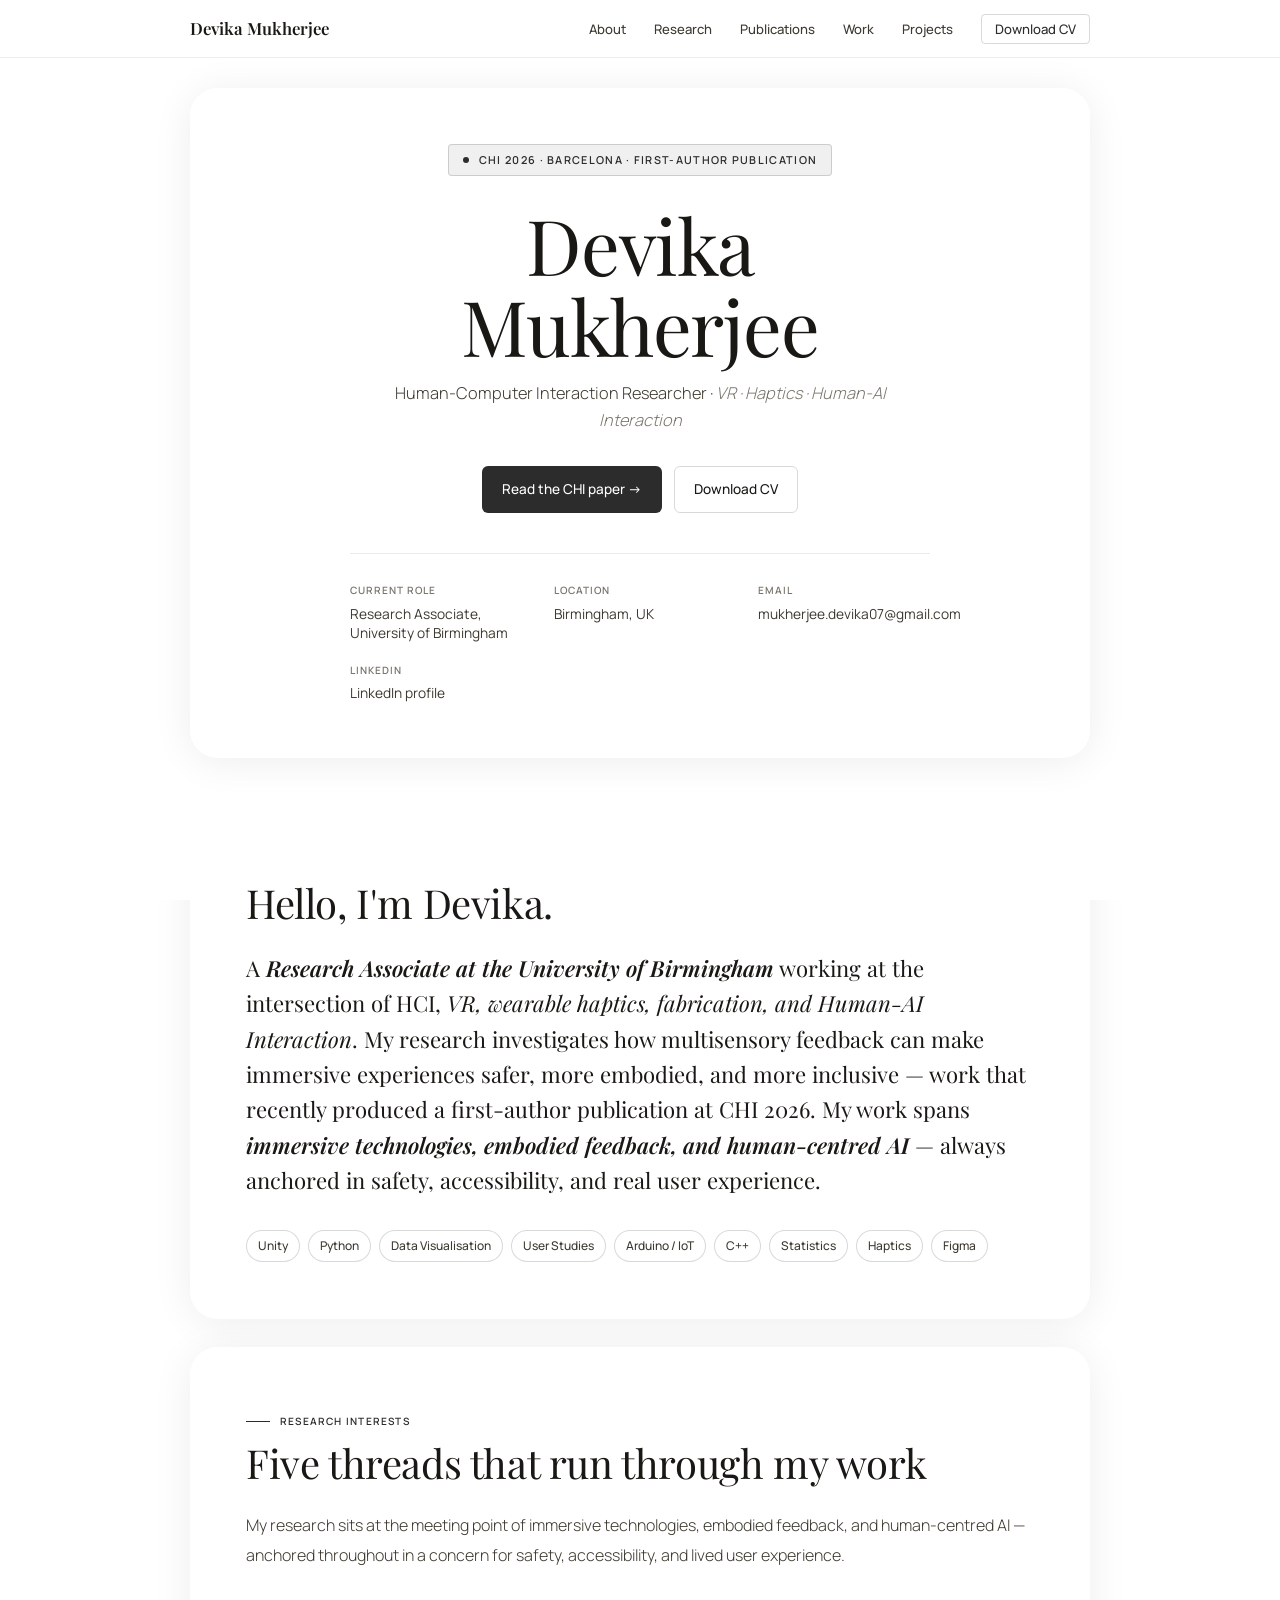
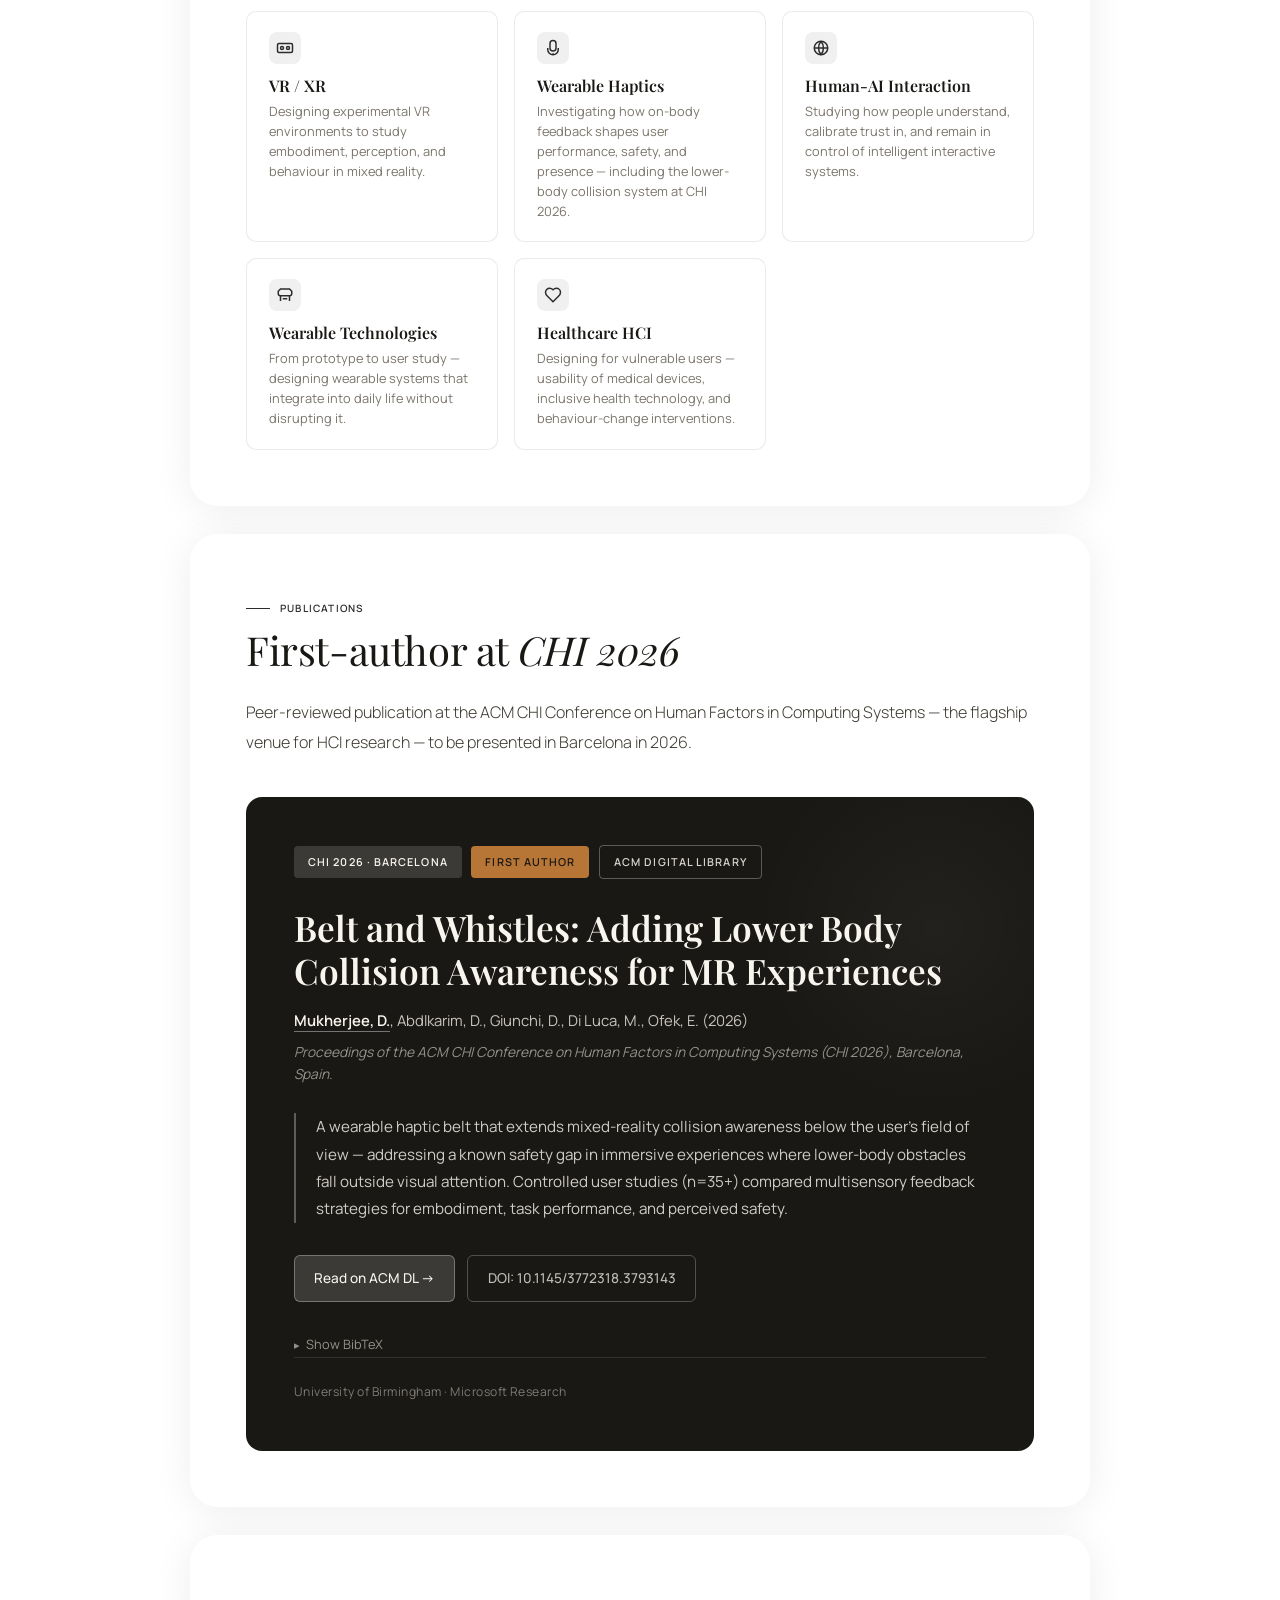
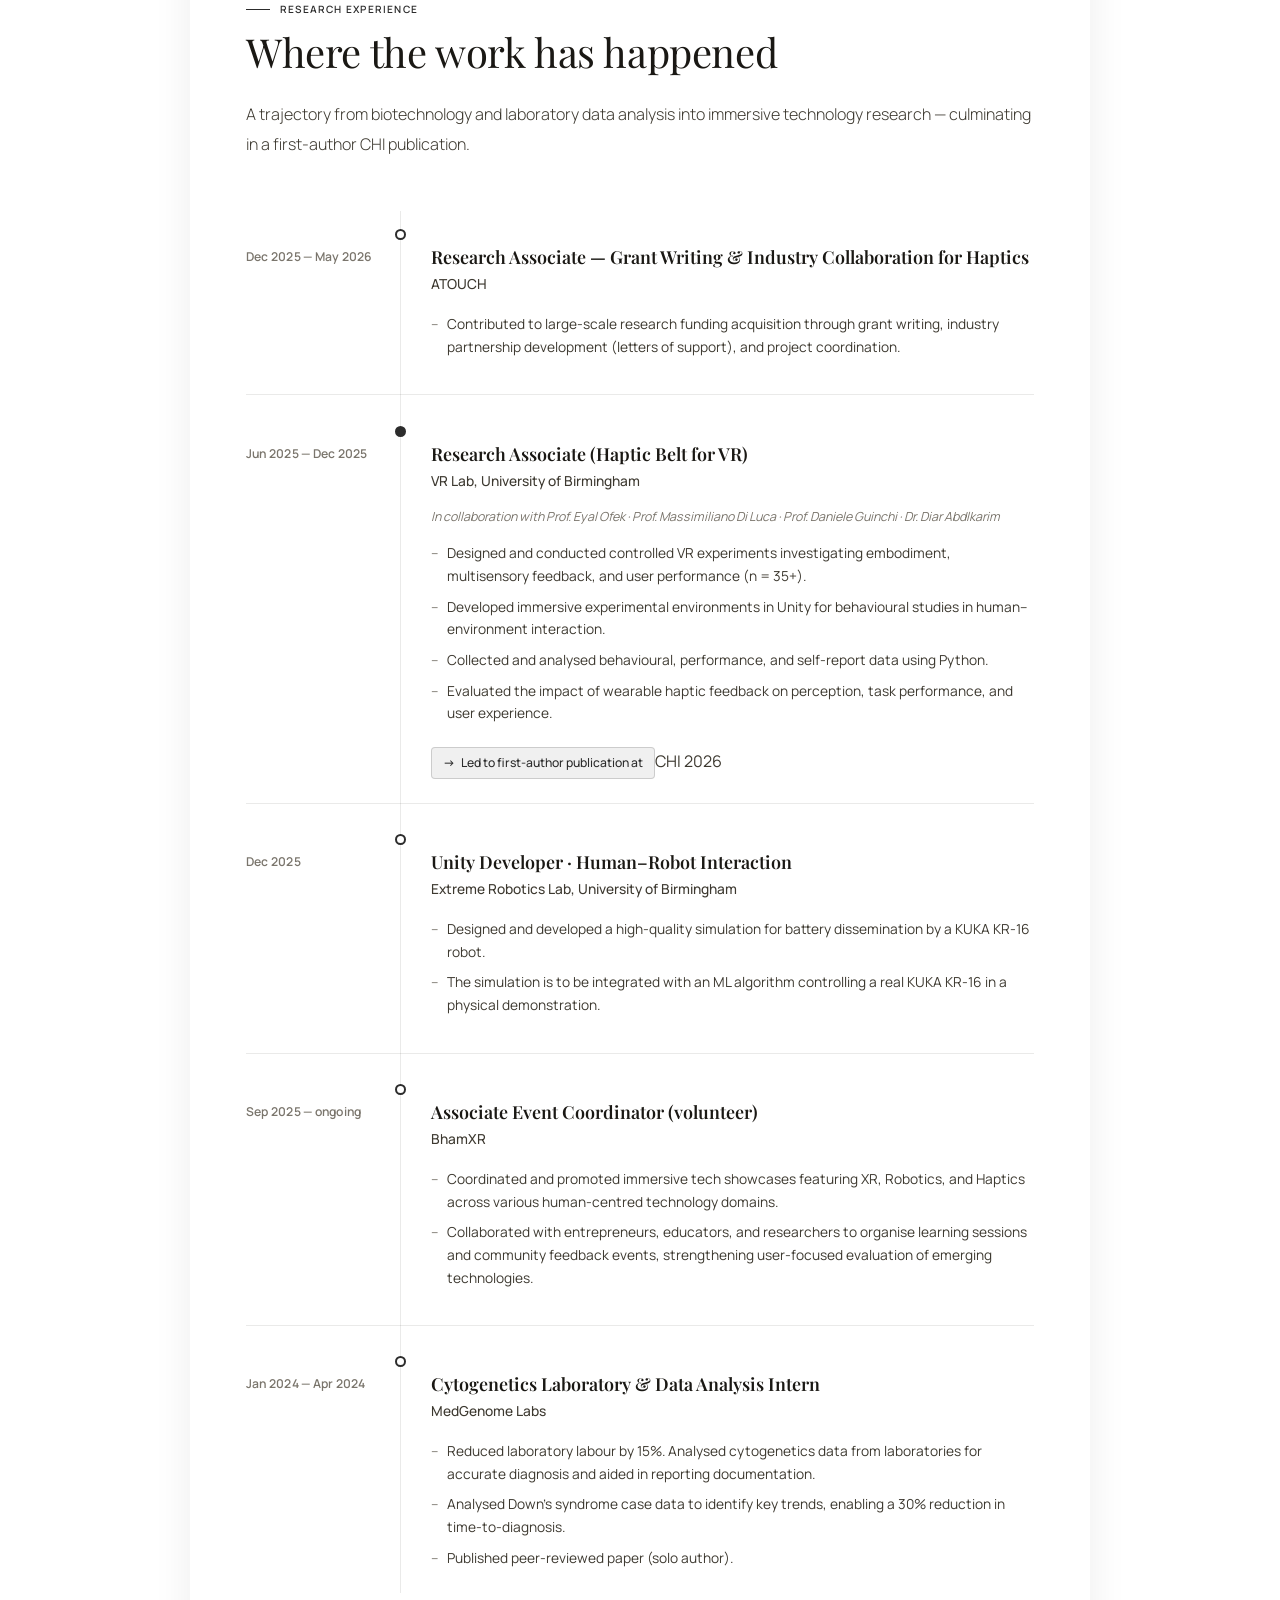
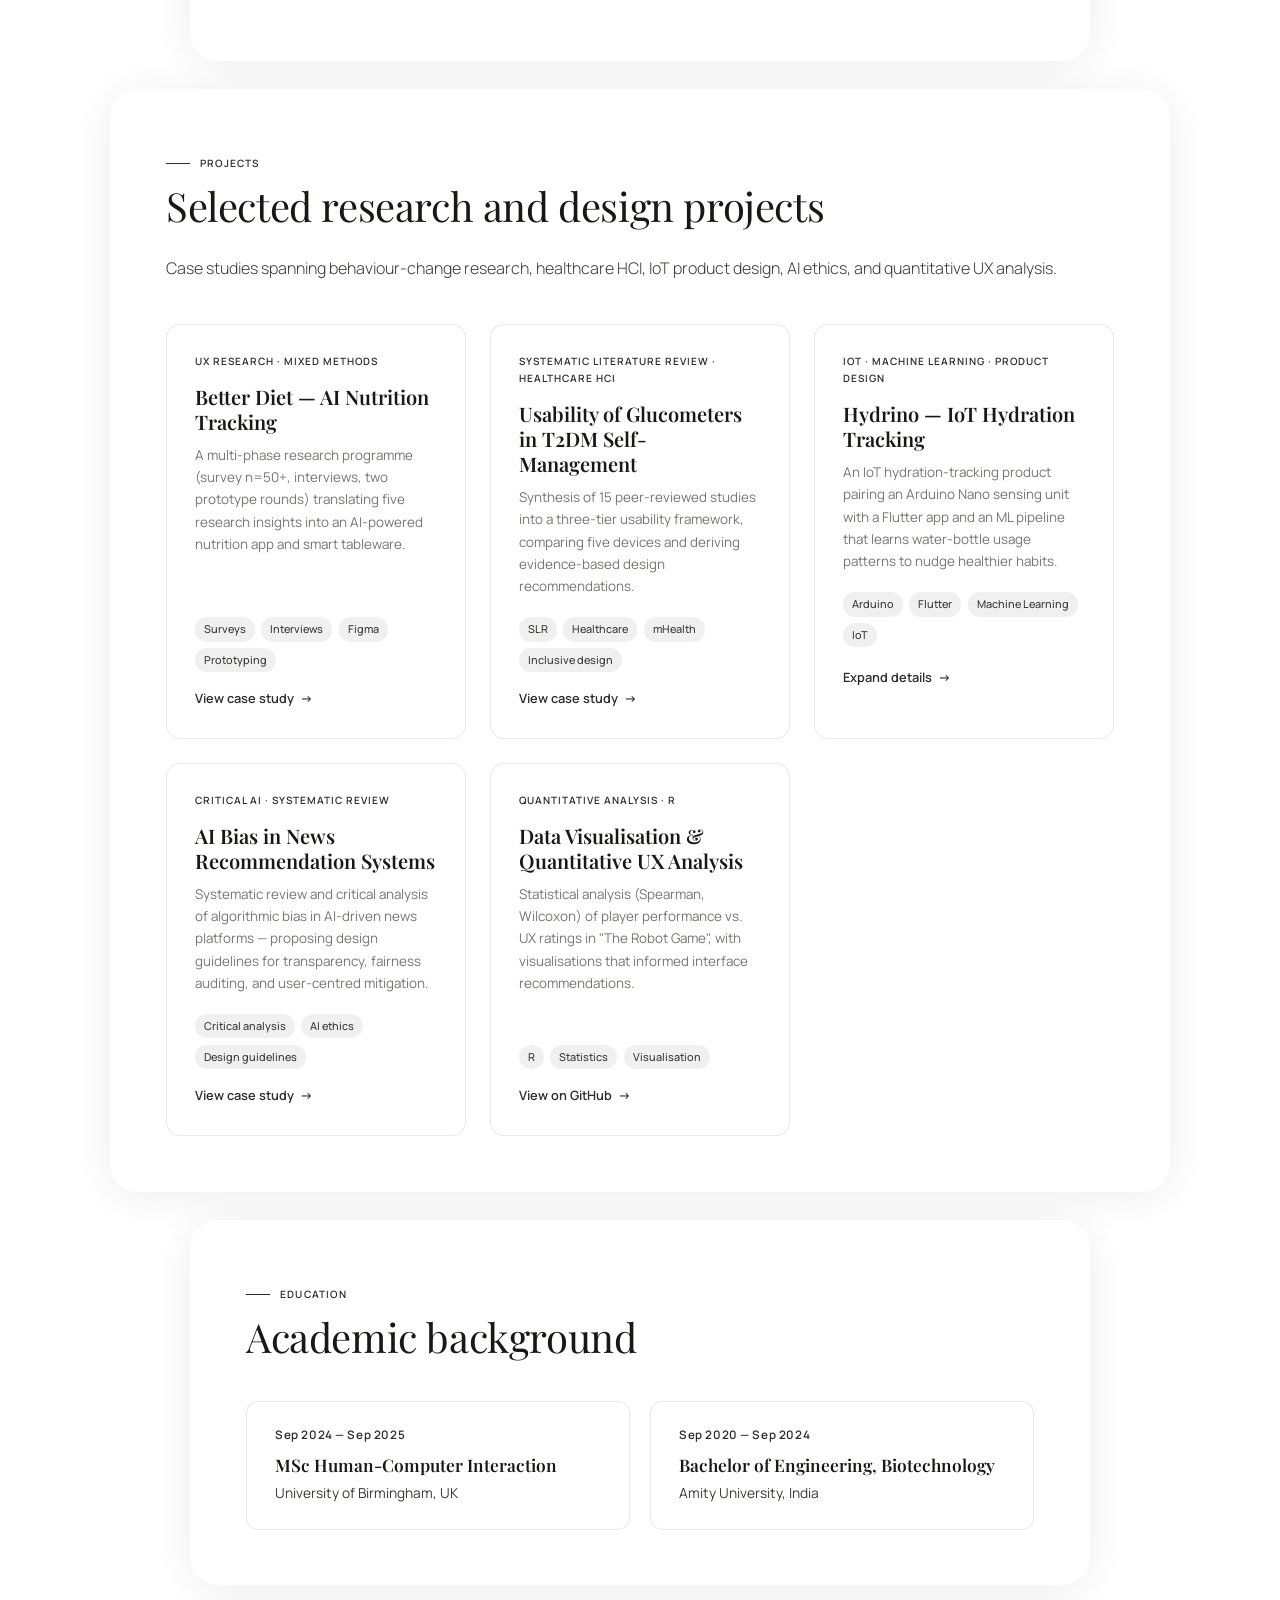
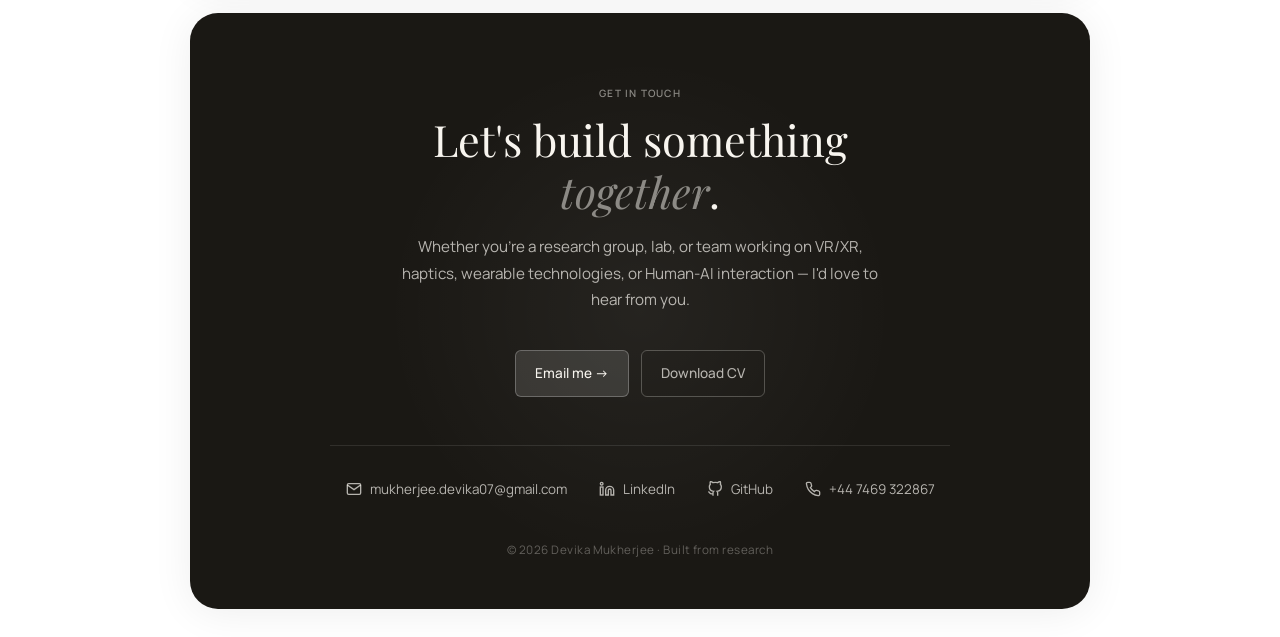
==== commit ff6d8c8f: "Refine layout and ink: floating panels, organic rings, 6s fade - Sections become floating white roun" ====
--- a/index.html
+++ b/index.html
@@ -21,6 +21,9 @@
     --accent-border: rgba(44,44,44,0.18);
     --divider: rgba(26,24,20,0.09);
     --ink-border: rgba(255,255,255,0.1);
+    --panel-bg: rgba(255,255,255,0.97);
+    --panel-shadow: 0 4px 40px rgba(0,0,0,0.07);
+    --panel-radius: 28px;
     --serif: 'Playfair Display', Georgia, serif;
     --sans: 'Manrope', system-ui, sans-serif;
   }
@@ -28,12 +31,14 @@
   html { font-size: 16px; scroll-behavior: smooth; }
   body {
     font-family: var(--sans);
-    background: var(--white);
+    background: transparent;
     color: var(--ink);
     line-height: 1.7;
     -webkit-font-smoothing: antialiased;
     position: relative;
     z-index: 1;
+    /* Side padding exposes canvas on left and right of floating panels */
+    padding: 0 1.25rem;
   }
 
   a { color: var(--ink-mid); text-decoration: none; }
@@ -48,23 +53,19 @@
     pointer-events: none;
   }
 
-  /* ——— NAV ——— */
+  /* ——— NAV — always frosted glass ——— */
   .nav {
     position: fixed;
     top: 0; left: 0; right: 0;
     z-index: 100;
-    padding: 1rem 2rem;
-    transition: background 0.3s, border-color 0.3s;
-    border-bottom: 1px solid transparent;
-  }
-  .nav.scrolled {
-    background: rgba(255,255,255,0.92);
-    backdrop-filter: blur(12px);
-    -webkit-backdrop-filter: blur(12px);
-    border-bottom-color: var(--divider);
+    padding: 0.9rem 2rem;
+    background: rgba(255,255,255,0.88);
+    backdrop-filter: blur(14px);
+    -webkit-backdrop-filter: blur(14px);
+    border-bottom: 1px solid rgba(0,0,0,0.07);
   }
   .nav-inner {
-    max-width: 1100px;
+    max-width: 900px;
     margin: 0 auto;
     display: flex;
     justify-content: space-between;
@@ -73,10 +74,9 @@
   }
   .nav-brand {
     font-family: var(--serif);
-    font-size: 1.1rem;
+    font-size: 1.05rem;
     font-weight: 600;
     color: var(--ink);
-    transition: color 0.2s;
   }
   .nav-links {
     display: flex;
@@ -85,14 +85,26 @@
     align-items: center;
   }
   .nav-links a {
-    font-size: 0.83rem;
+    font-size: 0.82rem;
     font-weight: 500;
     color: var(--ink-mid);
     transition: color 0.2s;
+    position: relative;
   }
   .nav-links a:hover { color: var(--ink); }
+  .nav-links a:not(.nav-cv)::after {
+    content: '';
+    position: absolute;
+    left: 0; bottom: -3px;
+    width: 100%; height: 1.5px;
+    background: var(--ink);
+    transform: scaleX(0);
+    transform-origin: left;
+    transition: transform 0.32s cubic-bezier(.16,1,.3,1);
+  }
+  .nav-links a:not(.nav-cv):hover::after { transform: scaleX(1); }
   .nav-cv {
-    padding: 6px 14px;
+    padding: 5px 13px;
     border: 1px solid var(--accent-border);
     border-radius: 4px;
     color: var(--accent) !important;
@@ -104,32 +116,27 @@
     .nav-links li:not(.nav-cv-li) { display: none; }
   }
 
-  /* ——— HERO ——— */
+  /* ——— HERO — floating white panel ——— */
   .hero {
-    padding: 8rem 2rem 5rem;
+    max-width: 900px;
+    margin: 5.5rem auto 1.75rem;
+    border-radius: var(--panel-radius);
+    padding: 3.5rem;
+    background: var(--panel-bg);
+    box-shadow: var(--panel-shadow);
     position: relative;
-    overflow: hidden;
-    min-height: 88vh;
-    display: flex;
-    align-items: center;
-    background: transparent;
   }
   .hero-grid {
-    max-width: 780px;
+    max-width: 700px;
     margin: 0 auto;
     text-align: center;
-    position: relative;
-    width: 100%;
-  }
-  @media (max-width: 860px) {
-    .hero { padding: 6rem 1.5rem 4rem; }
   }
 
   .chi-chip {
     display: inline-flex;
     align-items: center;
     gap: 10px;
-    font-size: 0.7rem;
+    font-size: 0.68rem;
     font-weight: 600;
     letter-spacing: 0.12em;
     text-transform: uppercase;
@@ -150,24 +157,19 @@
 
   .hero h1 {
     font-family: var(--serif);
-    font-size: clamp(2.8rem, 7vw, 5rem);
+    font-size: clamp(2.8rem, 7vw, 4.8rem);
     font-weight: 400;
     line-height: 1.05;
     letter-spacing: -0.015em;
     margin-bottom: 0.9rem;
     color: var(--ink);
   }
-  .hero h1 em {
-    font-style: italic;
-    color: var(--ink-mid);
-    font-weight: 400;
-  }
   .hero-role {
-    font-size: 1.05rem;
+    font-size: 1.02rem;
     font-weight: 300;
     color: var(--ink-mid);
     margin-bottom: 2rem;
-    max-width: 540px;
+    max-width: 520px;
     margin-left: auto;
     margin-right: auto;
     line-height: 1.65;
@@ -192,117 +194,91 @@
     border: 1px solid transparent;
     cursor: pointer;
   }
-  .btn-primary {
-    background: var(--accent);
-    color: #fff;
-  }
-  .btn-primary:hover {
-    background: var(--ink);
-    color: #fff;
-    transform: translateY(-1px);
-  }
-  .btn-ghost {
-    background: transparent;
-    color: var(--ink);
-    border-color: var(--accent-border);
-  }
-  .btn-ghost:hover {
-    background: var(--accent-soft);
-    color: var(--ink);
-    border-color: var(--accent);
-  }
+  .btn-primary { background: var(--accent); color: #fff; }
+  .btn-primary:hover { background: var(--ink); color: #fff; transform: translateY(-1px); }
+  .btn-ghost { background: transparent; color: var(--ink); border-color: var(--accent-border); }
+  .btn-ghost:hover { background: var(--accent-soft); color: var(--ink); border-color: var(--accent); }
 
   .hero-meta {
     display: grid;
-    grid-template-columns: repeat(auto-fit, minmax(140px, 1fr));
-    gap: 1.5rem 2.5rem;
+    grid-template-columns: repeat(auto-fit, minmax(130px, 1fr));
+    gap: 1.25rem 2rem;
     padding-top: 1.75rem;
     border-top: 1px solid var(--divider);
     text-align: left;
-    max-width: 600px;
+    max-width: 580px;
     margin-left: auto;
     margin-right: auto;
   }
   .meta-label {
-    font-size: 0.65rem;
+    font-size: 0.63rem;
     font-weight: 600;
     letter-spacing: 0.1em;
     text-transform: uppercase;
     color: var(--ink-light);
     margin-bottom: 4px;
   }
-  .meta-value {
-    font-size: 0.88rem;
-    color: var(--ink-mid);
-    line-height: 1.4;
-  }
+  .meta-value { font-size: 0.86rem; color: var(--ink-mid); line-height: 1.4; }
   .meta-value a { color: var(--ink-mid); }
   .meta-value a:hover { color: var(--ink); }
 
-  /* ——— SECTION SHELL ——— */
-  .container { max-width: 1100px; margin: 0 auto; padding: 0 2rem; }
-  .container-narrow { max-width: 900px; margin: 0 auto; padding: 0 2rem; }
-  .section { padding: 5rem 0; border-bottom: 1px solid var(--divider); background: transparent; }
-  .section:last-of-type { border-bottom: none; }
+  /* ——— SECTION PANELS — floating white cards ——— */
+  .container { max-width: none; margin: 0; padding: 0; }
+  .container-narrow { max-width: none; margin: 0; padding: 0; }
+
+  .section {
+    max-width: 900px;
+    margin: 0 auto 1.75rem;
+    border-radius: var(--panel-radius);
+    padding: 3.5rem;
+    background: var(--panel-bg);
+    box-shadow: var(--panel-shadow);
+    border-bottom: none;
+  }
+  /* Projects section gets a bit more width for the grid */
+  #projects { max-width: 1060px; }
 
   .section-label {
     display: inline-flex;
     align-items: center;
     gap: 10px;
-    font-size: 0.65rem;
+    font-size: 0.63rem;
     font-weight: 600;
     letter-spacing: 0.12em;
     text-transform: uppercase;
     color: var(--accent);
     margin-bottom: 0.6rem;
   }
-  .section-label::before {
-    content: '';
-    width: 24px; height: 1px;
-    background: var(--accent);
-  }
+  .section-label::before { content: ''; width: 24px; height: 1px; background: var(--accent); }
   .section-title {
     font-family: var(--serif);
-    font-size: clamp(1.8rem, 3.8vw, 2.6rem);
+    font-size: clamp(1.75rem, 3.5vw, 2.5rem);
     font-weight: 400;
     line-height: 1.2;
     letter-spacing: -0.01em;
     margin-bottom: 1.5rem;
-    max-width: 750px;
     color: var(--ink);
   }
   .section-title em { font-style: italic; color: var(--ink); }
-  .section-body {
-    font-size: 1rem;
-    font-weight: 300;
-    color: var(--ink-mid);
-    max-width: 720px;
-    line-height: 1.85;
-  }
+  .section-body { font-size: 1rem; font-weight: 300; color: var(--ink-mid); line-height: 1.85; }
 
   /* ——— ABOUT ——— */
   .about-body {
     font-family: var(--serif);
-    font-size: clamp(1.15rem, 2vw, 1.45rem);
+    font-size: clamp(1.1rem, 2vw, 1.38rem);
     font-weight: 400;
-    line-height: 1.55;
+    line-height: 1.6;
     color: var(--ink);
-    max-width: 760px;
     margin-bottom: 1.75rem;
   }
-  .about-body strong { font-weight: 600; color: var(--ink); font-style: italic; }
+  .about-body strong { font-weight: 600; font-style: italic; }
   .about-body em { font-style: italic; }
-  .about-skills {
-    display: flex;
-    flex-wrap: wrap;
-    gap: 0.5rem;
-    margin-top: 2rem;
-  }
+  .about-skills { display: flex; flex-wrap: wrap; gap: 0.5rem; margin-top: 2rem; }
   .skill-chip {
     font-size: 0.75rem;
     font-weight: 500;
     color: var(--ink-mid);
-    background: rgba(255,255,255,0.85);
+    background: #fff;
     border: 1px solid var(--accent-border);
     padding: 5px 11px;
     border-radius: 20px;
@@ -311,23 +287,21 @@
   /* ——— RESEARCH INTERESTS ——— */
   .interests-grid {
     display: grid;
-    grid-template-columns: repeat(auto-fit, minmax(200px, 1fr));
+    grid-template-columns: repeat(auto-fit, minmax(190px, 1fr));
     gap: 1rem;
     margin-top: 2.5rem;
   }
   .interest-card {
-    background: rgba(255,255,255,0.92);
+    background: #fff;
     border: 1px solid var(--divider);
     border-radius: 10px;
     padding: 1.25rem 1.4rem;
     transition: all 0.2s;
-    backdrop-filter: blur(2px);
-    -webkit-backdrop-filter: blur(2px);
   }
   .interest-card:hover {
     border-color: var(--accent);
     transform: translateY(-2px);
-    box-shadow: 0 8px 24px rgba(26,24,20,0.06);
+    box-shadow: 0 8px 24px rgba(26,24,20,0.07);
   }
   .interest-icon {
     width: 32px; height: 32px;
@@ -342,24 +316,20 @@
   .interest-icon svg { width: 18px; height: 18px; }
   .interest-title {
     font-family: var(--serif);
-    font-size: 1.02rem;
+    font-size: 1rem;
     font-weight: 600;
     margin-bottom: 0.35rem;
     line-height: 1.3;
     color: var(--ink);
   }
-  .interest-body {
-    font-size: 0.8rem;
-    color: var(--ink-light);
-    line-height: 1.55;
-  }
+  .interest-body { font-size: 0.8rem; color: var(--ink-light); line-height: 1.55; }
 
   /* ——— FEATURED PUBLICATION ——— */
   .pub-feature {
     background: var(--ink);
     color: #F8F5EF;
     border-radius: 16px;
-    padding: clamp(2rem, 4vw, 3.5rem);
+    padding: clamp(2rem, 4vw, 3rem);
     margin-top: 2.5rem;
     position: relative;
     overflow: hidden;
@@ -374,18 +344,12 @@
     pointer-events: none;
   }
   .pub-feature-inner { position: relative; z-index: 1; }
-  .pub-badge-row {
-    display: flex;
-    flex-wrap: wrap;
-    gap: 0.6rem;
-    margin-bottom: 1.75rem;
-    align-items: center;
-  }
+  .pub-badge-row { display: flex; flex-wrap: wrap; gap: 0.6rem; margin-bottom: 1.75rem; align-items: center; }
   .pub-badge {
     display: inline-flex;
     align-items: center;
     gap: 8px;
-    font-size: 0.7rem;
+    font-size: 0.68rem;
     font-weight: 600;
     letter-spacing: 0.1em;
     text-transform: uppercase;
@@ -394,492 +358,169 @@
     background: rgba(255,255,255,0.15);
     color: #F8F5EF;
   }
-  .pub-badge.outline {
-    background: transparent;
-    border: 1px solid rgba(248,245,239,0.3);
-    color: rgba(248,245,239,0.85);
-  }
-  .pub-badge.first-author {
-    background: rgba(200,128,58,0.9);
-    color: #1A1814;
-  }
+  .pub-badge.outline { background: transparent; border: 1px solid rgba(248,245,239,0.3); color: rgba(248,245,239,0.85); }
+  .pub-badge.first-author { background: rgba(200,128,58,0.9); color: #1A1814; }
   .pub-feature h3 {
     font-family: var(--serif);
-    font-size: clamp(1.6rem, 3.5vw, 2.4rem);
+    font-size: clamp(1.5rem, 3vw, 2.2rem);
     font-weight: 600;
     line-height: 1.2;
     margin-bottom: 1rem;
-    letter-spacing: -0.01em;
     color: #F8F5EF;
   }
-  .pub-authors {
+  .pub-authors { font-size: 0.93rem; color: rgba(248,245,239,0.78); line-height: 1.7; margin-bottom: 0.5rem; }
+  .pub-authors strong { color: #F8F5EF; border-bottom: 1px solid rgba(255,255,255,0.4); padding-bottom: 1px; font-weight: 600; }
+  .pub-venue { font-size: 0.86rem; color: rgba(248,245,239,0.55); font-style: italic; margin-bottom: 1.75rem; line-height: 1.6; }
+  .pub-abstract {
     font-size: 0.95rem;
-    color: rgba(248,245,239,0.78);
-    line-height: 1.7;
-    margin-bottom: 0.5rem;
-  }
-  .pub-authors strong {
-    color: #F8F5EF;
-    border-bottom: 1px solid rgba(255,255,255,0.4);
-    padding-bottom: 1px;
-    font-weight: 600;
-  }
-  .pub-venue {
-    font-size: 0.88rem;
-    color: rgba(248,245,239,0.55);
-    font-style: italic;
-    margin-bottom: 1.75rem;
-    line-height: 1.6;
-  }
-  .pub-abstract {
-    font-size: 0.97rem;
     color: rgba(248,245,239,0.82);
     line-height: 1.8;
     margin-bottom: 2rem;
-    max-width: 720px;
     padding-left: 1.25rem;
     border-left: 2px solid rgba(255,255,255,0.3);
   }
-  .pub-cta {
-    display: flex;
-    flex-wrap: wrap;
-    gap: 0.75rem;
-    margin-bottom: 1.75rem;
-  }
-  .pub-feature .btn-primary {
-    background: rgba(255,255,255,0.15);
-    border: 1px solid rgba(255,255,255,0.3);
-    color: #F8F5EF;
-  }
-  .pub-feature .btn-primary:hover {
-    background: rgba(255,255,255,0.25);
-    color: #F8F5EF;
-  }
-  .pub-feature .btn-ghost {
-    color: rgba(248,245,239,0.75);
-    border-color: rgba(248,245,239,0.25);
-  }
-  .pub-feature .btn-ghost:hover {
-    background: rgba(255,255,255,0.08);
-    color: #F8F5EF;
-    border-color: rgba(248,245,239,0.5);
-  }
-  .pub-affiliation {
-    font-size: 0.78rem;
-    color: rgba(248,245,239,0.45);
-    letter-spacing: 0.04em;
-    padding-top: 1.5rem;
-    border-top: 1px solid var(--ink-border);
-  }
+  .pub-cta { display: flex; flex-wrap: wrap; gap: 0.75rem; margin-bottom: 1.75rem; }
+  .pub-feature .btn-primary { background: rgba(255,255,255,0.15); border: 1px solid rgba(255,255,255,0.3); color: #F8F5EF; }
+  .pub-feature .btn-primary:hover { background: rgba(255,255,255,0.25); color: #F8F5EF; }
+  .pub-feature .btn-ghost { color: rgba(248,245,239,0.75); border-color: rgba(248,245,239,0.25); }
+  .pub-feature .btn-ghost:hover { background: rgba(255,255,255,0.08); color: #F8F5EF; border-color: rgba(248,245,239,0.5); }
+  .pub-affiliation { font-size: 0.76rem; color: rgba(248,245,239,0.45); letter-spacing: 0.04em; padding-top: 1.5rem; border-top: 1px solid var(--ink-border); }
   details.bibtex { margin-top: 1rem; }
   details.bibtex summary {
-    cursor: pointer;
-    font-size: 0.8rem;
-    color: rgba(248,245,239,0.55);
-    transition: color 0.15s;
-    list-style: none;
-    display: inline-flex;
-    align-items: center;
-    gap: 6px;
+    cursor: pointer; font-size: 0.8rem; color: rgba(248,245,239,0.55); transition: color 0.15s;
+    list-style: none; display: inline-flex; align-items: center; gap: 6px;
   }
   details.bibtex summary::-webkit-details-marker { display: none; }
-  details.bibtex summary::before {
-    content: '▸';
-    font-size: 0.7rem;
-    transition: transform 0.2s;
-  }
+  details.bibtex summary::before { content: '▸'; font-size: 0.7rem; transition: transform 0.2s; }
   details.bibtex[open] summary::before { transform: rotate(90deg); }
   details.bibtex summary:hover { color: rgba(248,245,239,0.9); }
   details.bibtex pre {
-    margin-top: 0.75rem;
-    padding: 1rem 1.25rem;
-    background: rgba(255,255,255,0.04);
-    border: 1px solid var(--ink-border);
-    border-radius: 8px;
-    font-family: 'Courier New', monospace;
-    font-size: 0.75rem;
-    color: rgba(248,245,239,0.75);
-    line-height: 1.6;
-    overflow-x: auto;
-    white-space: pre-wrap;
+    margin-top: 0.75rem; padding: 1rem 1.25rem;
+    background: rgba(255,255,255,0.04); border: 1px solid var(--ink-border); border-radius: 8px;
+    font-family: 'Courier New', monospace; font-size: 0.74rem; color: rgba(248,245,239,0.75);
+    line-height: 1.6; overflow-x: auto; white-space: pre-wrap;
   }
 
   /* ——— WORK / TIMELINE ——— */
-  .timeline {
-    margin-top: 2.5rem;
-    position: relative;
-  }
+  .timeline { margin-top: 2.5rem; position: relative; }
   .timeline::before {
-    content: '';
-    position: absolute;
-    left: 11px;
-    top: 12px;
-    bottom: 12px;
-    width: 1px;
-    background: var(--divider);
+    content: ''; position: absolute; left: 11px; top: 12px; bottom: 12px;
+    width: 1px; background: var(--divider);
+  }
+  @media (min-width: 720px) { .timeline::before { left: 154px; } }
+  .timeline-item {
+    display: grid; grid-template-columns: 1fr; gap: 0.5rem;
+    padding: 1.5rem 0; border-bottom: 1px solid var(--divider);
+    position: relative; padding-left: 2.5rem;
   }
   @media (min-width: 720px) {
-    .timeline::before { left: 154px; }
-  }
-  .timeline-item {
-    display: grid;
-    grid-template-columns: 1fr;
-    gap: 0.5rem;
-    padding: 1.5rem 0;
-    border-bottom: 1px solid var(--divider);
-    position: relative;
-    padding-left: 2.5rem;
-  }
-  @media (min-width: 720px) {
-    .timeline-item {
-      grid-template-columns: 145px 1fr;
-      gap: 2.5rem;
-      padding-left: 0;
-    }
+    .timeline-item { grid-template-columns: 145px 1fr; gap: 2.5rem; padding-left: 0; }
   }
   .timeline-item:last-child { border-bottom: none; }
   .timeline-item::before {
-    content: '';
-    position: absolute;
-    left: 6px;
-    top: 1.85rem;
-    width: 11px; height: 11px;
-    border-radius: 50%;
-    background: var(--white);
-    border: 2px solid var(--accent);
-  }
-  @media (min-width: 720px) {
-    .timeline-item::before { left: 149px; }
-  }
-  .timeline-item.highlight::before {
-    background: var(--accent);
-  }
-  .timeline-date {
-    font-size: 0.78rem;
-    font-weight: 600;
-    color: var(--ink-light);
-    letter-spacing: 0.02em;
-    padding-top: 1.5rem;
-  }
-  @media (max-width: 719px) {
-    .timeline-date { padding-top: 0; }
-  }
+    content: ''; position: absolute; left: 6px; top: 1.85rem;
+    width: 11px; height: 11px; border-radius: 50%;
+    background: var(--white); border: 2px solid var(--accent);
+  }
+  @media (min-width: 720px) { .timeline-item::before { left: 149px; } }
+  .timeline-item.highlight::before { background: var(--accent); }
+  .timeline-date { font-size: 0.76rem; font-weight: 600; color: var(--ink-light); letter-spacing: 0.02em; padding-top: 1.5rem; }
+  @media (max-width: 719px) { .timeline-date { padding-top: 0; } }
   .timeline-content { padding-top: 1.4rem; }
-  @media (max-width: 719px) {
-    .timeline-content { padding-top: 0; }
-  }
-  .timeline-role {
-    font-family: var(--serif);
-    font-size: 1.15rem;
-    font-weight: 600;
-    margin-bottom: 0.2rem;
-    line-height: 1.3;
-    color: var(--ink);
-  }
-  .timeline-org {
-    font-size: 0.88rem;
-    color: var(--ink-mid);
-    font-weight: 500;
-    margin-bottom: 0.85rem;
-  }
+  @media (max-width: 719px) { .timeline-content { padding-top: 0; } }
+  .timeline-role { font-family: var(--serif); font-size: 1.12rem; font-weight: 600; margin-bottom: 0.2rem; line-height: 1.3; color: var(--ink); }
+  .timeline-org { font-size: 0.86rem; color: var(--ink-mid); font-weight: 500; margin-bottom: 0.85rem; }
   .timeline-org em { font-style: italic; color: var(--ink-light); font-weight: 400; }
   .timeline-bullets { list-style: none; margin-bottom: 0.5rem; }
-  .timeline-bullets li {
-    font-size: 0.88rem;
-    color: var(--ink-mid);
-    line-height: 1.65;
-    padding: 0.25rem 0 0.25rem 1rem;
-    position: relative;
-  }
-  .timeline-bullets li::before {
-    content: '–';
-    position: absolute;
-    left: 0;
-    color: var(--ink-light);
-  }
+  .timeline-bullets li { font-size: 0.86rem; color: var(--ink-mid); line-height: 1.65; padding: 0.25rem 0 0.25rem 1rem; position: relative; }
+  .timeline-bullets li::before { content: '–'; position: absolute; left: 0; color: var(--ink-light); }
   .timeline-callout {
-    display: inline-flex;
-    align-items: center;
-    gap: 6px;
-    font-size: 0.78rem;
-    font-weight: 500;
-    color: var(--accent);
-    background: var(--accent-soft);
-    padding: 5px 11px;
-    border-radius: 4px;
-    margin-top: 0.6rem;
-    border: 1px solid var(--accent-border);
+    display: inline-flex; align-items: center; gap: 6px; font-size: 0.76rem; font-weight: 500;
+    color: var(--accent); background: var(--accent-soft); padding: 5px 11px; border-radius: 4px;
+    margin-top: 0.6rem; border: 1px solid var(--accent-border);
   }
   .timeline-callout::before { content: '→'; font-weight: 600; }
   .timeline-callout a { color: var(--accent); border-bottom: 1px solid currentColor; }
-  .timeline-supervisors {
-    font-size: 0.8rem;
-    color: var(--ink-light);
-    font-style: italic;
-    margin-bottom: 0.7rem;
-  }
+  .timeline-supervisors { font-size: 0.78rem; color: var(--ink-light); font-style: italic; margin-bottom: 0.7rem; }
 
   /* ——— PROJECTS ——— */
   .projects-grid {
     display: grid;
-    grid-template-columns: repeat(auto-fit, minmax(280px, 1fr));
-    gap: 1.5rem;
-    margin-top: 2.5rem;
+    grid-template-columns: repeat(auto-fit, minmax(265px, 1fr));
+    gap: 1.5rem; margin-top: 2.5rem;
   }
   .project-card {
-    background: rgba(255,255,255,0.92);
-    border: 1px solid var(--divider);
-    border-radius: 14px;
-    padding: 1.75rem;
-    transition: all 0.25s;
-    position: relative;
-    display: flex;
-    flex-direction: column;
-    text-decoration: none;
-    color: inherit;
-    overflow: hidden;
-    backdrop-filter: blur(2px);
-    -webkit-backdrop-filter: blur(2px);
+    background: #fff; border: 1px solid var(--divider); border-radius: 14px;
+    padding: 1.75rem; transition: all 0.25s; position: relative;
+    display: flex; flex-direction: column; text-decoration: none; color: inherit; overflow: hidden;
   }
   .project-card::before {
-    content: '';
-    position: absolute;
-    top: 0; left: 0;
-    width: 4px; height: 100%;
-    background: var(--accent);
-    transform: scaleY(0);
-    transform-origin: top;
-    transition: transform 0.3s;
-  }
-  .project-card:hover {
-    transform: translateY(-4px);
-    box-shadow: 0 16px 40px rgba(26,24,20,0.08);
-    border-color: var(--accent);
-    color: inherit;
-  }
+    content: ''; position: absolute; top: 0; left: 0; width: 4px; height: 100%;
+    background: var(--accent); transform: scaleY(0); transform-origin: top; transition: transform 0.3s;
+  }
+  .project-card:hover { transform: translateY(-4px); box-shadow: 0 16px 40px rgba(26,24,20,0.09); border-color: var(--accent); color: inherit; }
   .project-card:hover::before { transform: scaleY(1); }
-  .project-tag {
-    font-size: 0.65rem;
-    font-weight: 600;
-    letter-spacing: 0.1em;
-    text-transform: uppercase;
-    color: var(--accent);
-    margin-bottom: 0.85rem;
-  }
-  .project-title {
-    font-family: var(--serif);
-    font-size: 1.3rem;
-    font-weight: 600;
-    line-height: 1.25;
-    margin-bottom: 0.65rem;
-    color: var(--ink);
-  }
-  .project-desc {
-    font-size: 0.86rem;
-    color: var(--ink-light);
-    line-height: 1.65;
-    margin-bottom: 1.25rem;
-    flex: 1;
-  }
-  .project-tech {
-    display: flex;
-    flex-wrap: wrap;
-    gap: 0.4rem;
-    margin-bottom: 1rem;
-  }
-  .tech-chip {
-    font-size: 0.7rem;
-    font-weight: 500;
-    color: var(--ink-mid);
-    background: var(--accent-soft);
-    padding: 3px 9px;
-    border-radius: 12px;
-  }
-  .project-cta {
-    font-size: 0.82rem;
-    font-weight: 600;
-    color: var(--accent);
-    display: inline-flex;
-    align-items: center;
-    gap: 6px;
-    margin-top: auto;
-  }
+  .project-tag { font-size: 0.63rem; font-weight: 600; letter-spacing: 0.1em; text-transform: uppercase; color: var(--accent); margin-bottom: 0.85rem; }
+  .project-title { font-family: var(--serif); font-size: 1.25rem; font-weight: 600; line-height: 1.25; margin-bottom: 0.65rem; color: var(--ink); }
+  .project-desc { font-size: 0.84rem; color: var(--ink-light); line-height: 1.65; margin-bottom: 1.25rem; flex: 1; }
+  .project-tech { display: flex; flex-wrap: wrap; gap: 0.4rem; margin-bottom: 1rem; }
+  .tech-chip { font-size: 0.68rem; font-weight: 500; color: var(--ink-mid); background: var(--accent-soft); padding: 3px 9px; border-radius: 12px; }
+  .project-cta { font-size: 0.8rem; font-weight: 600; color: var(--accent); display: inline-flex; align-items: center; gap: 6px; margin-top: auto; }
   .project-cta::after { content: '→'; transition: transform 0.2s; }
   .project-card:hover .project-cta::after { transform: translateX(3px); }
-
-  /* Hydrino expandable card */
   details.project-card { cursor: pointer; }
   details.project-card summary { list-style: none; cursor: pointer; }
   details.project-card summary::-webkit-details-marker { display: none; }
   details.project-card[open] { grid-row: span 2; }
-  .hydrino-expand {
-    margin-top: 1.25rem;
-    padding-top: 1.25rem;
-    border-top: 1px solid var(--divider);
-    font-size: 0.85rem;
-    color: var(--ink-mid);
-    line-height: 1.7;
-  }
+  .hydrino-expand { margin-top: 1.25rem; padding-top: 1.25rem; border-top: 1px solid var(--divider); font-size: 0.84rem; color: var(--ink-mid); line-height: 1.7; }
   .hydrino-expand p { margin-bottom: 0.75rem; }
-  .hydrino-expand .future-note {
-    font-size: 0.78rem;
-    color: var(--ink-light);
-    font-style: italic;
-    margin-top: 0.85rem;
-  }
+  .hydrino-expand .future-note { font-size: 0.76rem; color: var(--ink-light); font-style: italic; margin-top: 0.85rem; }
 
   /* ——— EDUCATION ——— */
-  .education-grid {
-    display: grid;
-    grid-template-columns: repeat(auto-fit, minmax(280px, 1fr));
-    gap: 1.25rem;
-    margin-top: 2.5rem;
-  }
-  .edu-card {
-    background: rgba(255,255,255,0.92);
-    border: 1px solid var(--divider);
-    border-radius: 12px;
-    padding: 1.5rem 1.75rem;
-    backdrop-filter: blur(2px);
-    -webkit-backdrop-filter: blur(2px);
-  }
-  .edu-date {
-    font-size: 0.75rem;
-    font-weight: 600;
-    color: var(--accent);
-    letter-spacing: 0.05em;
-    margin-bottom: 0.5rem;
-  }
-  .edu-degree {
-    font-family: var(--serif);
-    font-size: 1.1rem;
-    font-weight: 600;
-    margin-bottom: 0.3rem;
-    line-height: 1.3;
-    color: var(--ink);
-  }
-  .edu-school { font-size: 0.88rem; color: var(--ink-mid); }
-
-  /* ——— CONTACT / FOOTER ——— */
+  .education-grid { display: grid; grid-template-columns: repeat(auto-fit, minmax(260px, 1fr)); gap: 1.25rem; margin-top: 2.5rem; }
+  .edu-card { background: #fff; border: 1px solid var(--divider); border-radius: 12px; padding: 1.5rem 1.75rem; }
+  .edu-date { font-size: 0.73rem; font-weight: 600; color: var(--accent); letter-spacing: 0.05em; margin-bottom: 0.5rem; }
+  .edu-degree { font-family: var(--serif); font-size: 1.08rem; font-weight: 600; margin-bottom: 0.3rem; line-height: 1.3; color: var(--ink); }
+  .edu-school { font-size: 0.86rem; color: var(--ink-mid); }
+
+  /* ——— CONTACT — dark floating panel ——— */
   .contact-section {
+    max-width: 900px;
+    margin: 0 auto 1.75rem;
+    border-radius: var(--panel-radius);
+    padding: 4.5rem 3.5rem 3rem;
     background: var(--ink);
     color: #F8F5EF;
-    padding: 5rem 2rem 3rem;
     text-align: center;
     position: relative;
     overflow: hidden;
     z-index: 2;
+    box-shadow: var(--panel-shadow);
   }
   .contact-section::before {
-    content: '';
-    position: absolute;
-    top: 50%; left: 50%;
-    transform: translate(-50%, -50%);
-    width: 700px; height: 700px;
-    border-radius: 50%;
-    background: radial-gradient(circle, rgba(255,255,255,0.04) 0%, transparent 60%);
+    content: ''; position: absolute; top: 50%; left: 50%;
+    transform: translate(-50%, -50%); width: 600px; height: 600px;
+    border-radius: 50%; background: radial-gradient(circle, rgba(255,255,255,0.05) 0%, transparent 60%);
     pointer-events: none;
   }
-  .contact-inner { max-width: 700px; margin: 0 auto; position: relative; }
-  .contact-eyebrow {
-    font-size: 0.65rem;
-    font-weight: 600;
-    letter-spacing: 0.12em;
-    text-transform: uppercase;
-    color: rgba(248,245,239,0.55);
-    margin-bottom: 0.75rem;
-  }
-  .contact-title {
-    font-family: var(--serif);
-    font-size: clamp(2rem, 4vw, 2.8rem);
-    font-weight: 400;
-    line-height: 1.2;
-    margin-bottom: 1rem;
-    color: #F8F5EF;
-  }
-  .contact-title em { font-style: italic; color: rgba(248,245,239,0.55); }
-  .contact-body {
-    font-size: 0.97rem;
-    color: rgba(248,245,239,0.7);
-    line-height: 1.75;
-    margin-bottom: 2.25rem;
-    max-width: 540px;
-    margin-left: auto;
-    margin-right: auto;
-  }
-  .contact-cta {
-    display: flex;
-    justify-content: center;
-    gap: 0.75rem;
-    flex-wrap: wrap;
-    margin-bottom: 3rem;
-  }
-  .contact-section .btn-primary {
-    background: rgba(255,255,255,0.12);
-    border: 1px solid rgba(255,255,255,0.25);
-    color: #F8F5EF;
-  }
-  .contact-section .btn-primary:hover {
-    background: rgba(255,255,255,0.22);
-    color: #F8F5EF;
-    transform: translateY(-1px);
-  }
-  .contact-section .btn-ghost {
-    color: rgba(248,245,239,0.7);
-    border-color: rgba(248,245,239,0.25);
-    background: transparent;
-  }
-  .contact-section .btn-ghost:hover {
-    background: rgba(255,255,255,0.08);
-    color: #F8F5EF;
-    border-color: rgba(248,245,239,0.5);
-  }
-  .contact-links {
-    display: flex;
-    justify-content: center;
-    gap: 2rem;
-    flex-wrap: wrap;
-    padding-top: 2rem;
-    border-top: 1px solid var(--ink-border);
-    margin-top: 2rem;
-  }
-  .contact-links a {
-    font-size: 0.85rem;
-    color: rgba(248,245,239,0.7);
-    display: inline-flex;
-    align-items: center;
-    gap: 8px;
-    transition: color 0.2s;
-  }
+  .contact-inner { max-width: 620px; margin: 0 auto; position: relative; }
+  .contact-eyebrow { font-size: 0.63rem; font-weight: 600; letter-spacing: 0.12em; text-transform: uppercase; color: rgba(248,245,239,0.5); margin-bottom: 0.75rem; }
+  .contact-title { font-family: var(--serif); font-size: clamp(2rem, 4vw, 2.7rem); font-weight: 400; line-height: 1.2; margin-bottom: 1rem; color: #F8F5EF; }
+  .contact-title em { font-style: italic; color: rgba(248,245,239,0.5); }
+  .contact-body { font-size: 0.95rem; color: rgba(248,245,239,0.7); line-height: 1.75; margin-bottom: 2.25rem; max-width: 500px; margin-left: auto; margin-right: auto; }
+  .contact-cta { display: flex; justify-content: center; gap: 0.75rem; flex-wrap: wrap; margin-bottom: 3rem; }
+  .contact-section .btn-primary { background: rgba(255,255,255,0.12); border: 1px solid rgba(255,255,255,0.25); color: #F8F5EF; }
+  .contact-section .btn-primary:hover { background: rgba(255,255,255,0.22); color: #F8F5EF; transform: translateY(-1px); }
+  .contact-section .btn-ghost { color: rgba(248,245,239,0.7); border-color: rgba(248,245,239,0.25); background: transparent; }
+  .contact-section .btn-ghost:hover { background: rgba(255,255,255,0.08); color: #F8F5EF; border-color: rgba(248,245,239,0.5); }
+  .contact-links { display: flex; justify-content: center; gap: 2rem; flex-wrap: wrap; padding-top: 2rem; border-top: 1px solid var(--ink-border); margin-top: 2rem; }
+  .contact-links a { font-size: 0.84rem; color: rgba(248,245,239,0.7); display: inline-flex; align-items: center; gap: 8px; transition: color 0.2s; }
   .contact-links a:hover { color: #F8F5EF; }
   .contact-links svg { width: 16px; height: 16px; }
-  .footer-bottom {
-    text-align: center;
-    font-size: 0.75rem;
-    color: rgba(248,245,239,0.35);
-    margin-top: 2.5rem;
-    letter-spacing: 0.04em;
-  }
-
-  /* ——— ANIMATIONS ——— */
-  @keyframes fadeUp {
-    from { opacity: 0; transform: translateY(20px); }
-    to   { opacity: 1; transform: translateY(0); }
-  }
-  .hero-grid > * { animation: fadeUp 0.7s ease both; }
-  .hero-grid > *:nth-child(1) { animation-delay: 0.05s; }
-  .hero-grid > *:nth-child(2) { animation-delay: 0.15s; }
-  .hero-grid > *:nth-child(3) { animation-delay: 0.25s; }
-  .hero-grid > *:nth-child(4) { animation-delay: 0.35s; }
-  .hero-grid > *:nth-child(5) { animation-delay: 0.45s; }
+  .footer-bottom { text-align: center; font-size: 0.73rem; color: rgba(248,245,239,0.32); margin-top: 2.5rem; letter-spacing: 0.04em; }
 
   /* ——— SCROLL REVEAL ——— */
-  .reveal {
-    opacity: 0;
-    transform: translateY(24px);
-    transition: opacity 0.7s cubic-bezier(.16,1,.3,1), transform 0.7s cubic-bezier(.16,1,.3,1);
-    will-change: opacity, transform;
-  }
+  .reveal { opacity: 0; transform: translateY(20px); transition: opacity 0.65s cubic-bezier(.16,1,.3,1), transform 0.65s cubic-bezier(.16,1,.3,1); will-change: opacity, transform; }
   .reveal.in-view { opacity: 1; transform: none; }
   .reveal[data-delay="1"] { transition-delay: 0.07s; }
   .reveal[data-delay="2"] { transition-delay: 0.14s; }
@@ -887,50 +528,41 @@
   .reveal[data-delay="4"] { transition-delay: 0.28s; }
   .reveal[data-delay="5"] { transition-delay: 0.35s; }
 
-  /* ——— ANIMATED NAV UNDERLINE ——— */
-  .nav-links a:not(.nav-cv) { position: relative; }
-  .nav-links a:not(.nav-cv)::after {
-    content: '';
-    position: absolute;
-    left: 0; bottom: -3px;
-    width: 100%; height: 1.5px;
-    background: var(--ink);
-    transform: scaleX(0);
-    transform-origin: left;
-    transition: transform 0.32s cubic-bezier(.16,1,.3,1);
-  }
-  .nav-links a:not(.nav-cv):hover::after { transform: scaleX(1); }
+  /* ——— HERO FADE-IN ——— */
+  @keyframes fadeUp {
+    from { opacity: 0; transform: translateY(18px); }
+    to   { opacity: 1; transform: translateY(0); }
+  }
+  .hero-grid > * { animation: fadeUp 0.65s ease both; }
+  .hero-grid > *:nth-child(1) { animation-delay: 0.05s; }
+  .hero-grid > *:nth-child(2) { animation-delay: 0.15s; }
+  .hero-grid > *:nth-child(3) { animation-delay: 0.25s; }
+  .hero-grid > *:nth-child(4) { animation-delay: 0.35s; }
+  .hero-grid > *:nth-child(5) { animation-delay: 0.45s; }
 
   /* ——— CUSTOM CURSOR ——— */
   .cursor-dot, .cursor-ring {
-    position: fixed;
-    top: 0; left: 0;
-    border-radius: 50%;
-    pointer-events: none;
-    z-index: 9999;
-    transform: translate(-50%, -50%);
-    opacity: 0;
-    transition: opacity 0.3s ease;
-  }
-  .cursor-dot {
-    width: 7px; height: 7px;
-    background: var(--ink);
-  }
+    position: fixed; top: 0; left: 0; border-radius: 50%;
+    pointer-events: none; z-index: 9999; transform: translate(-50%, -50%);
+    opacity: 0; transition: opacity 0.3s ease;
+  }
+  .cursor-dot { width: 7px; height: 7px; background: var(--ink); }
   .cursor-ring {
-    width: 32px; height: 32px;
-    border: 1.5px solid rgba(26,24,20,0.25);
-    background: transparent;
+    width: 32px; height: 32px; border: 1.5px solid rgba(26,24,20,0.25); background: transparent;
     transition: opacity 0.3s ease, width 0.25s ease, height 0.25s ease, background 0.25s ease, border-color 0.25s ease;
   }
-  .cursor-ring.hover {
-    width: 52px; height: 52px;
-    background: rgba(26,24,20,0.06);
-    border-color: rgba(26,24,20,0.4);
-  }
+  .cursor-ring.hover { width: 52px; height: 52px; background: rgba(26,24,20,0.05); border-color: rgba(26,24,20,0.4); }
   .cursor-dot.active, .cursor-ring.active { opacity: 1; }
   @media (hover: hover) and (pointer: fine) {
     body, a, button, summary, .btn, .skill-chip, details summary,
     .project-card, .interest-card { cursor: none; }
+  }
+
+  /* ——— RESPONSIVE ——— */
+  @media (max-width: 640px) {
+    body { padding: 0 0.75rem; }
+    .hero, .section, .contact-section { border-radius: 18px; padding: 2rem; }
+    .hero { margin-top: 4.5rem; }
   }
 
   @media (prefers-reduced-motion: reduce) {
@@ -1052,7 +684,6 @@
     <div class="section-label">Publications</div>
     <h2 class="section-title">First-author at <em>CHI 2026</em></h2>
     <p class="section-body">Peer-reviewed publication at the ACM CHI Conference on Human Factors in Computing Systems — the flagship venue for HCI research — to be presented in Barcelona in 2026.</p>
-
     <div class="pub-feature">
       <div class="pub-feature-inner">
         <div class="pub-badge-row">
@@ -1093,9 +724,7 @@
     <div class="section-label">Research experience</div>
     <h2 class="section-title">Where the work has happened</h2>
     <p class="section-body">A trajectory from biotechnology and laboratory data analysis into immersive technology research — culminating in a first-author CHI publication.</p>
-
     <div class="timeline">
-
       <div class="timeline-item">
         <div class="timeline-date">Dec 2025 — May 2026</div>
         <div class="timeline-content">
@@ -1106,7 +735,6 @@
           </ul>
         </div>
       </div>
-
       <div class="timeline-item highlight">
         <div class="timeline-date">Jun 2025 — Dec 2025</div>
         <div class="timeline-content">
@@ -1122,7 +750,6 @@
           <a href="#publications" class="timeline-callout">Led to first-author publication at <a href="#publications">CHI 2026</a></a>
         </div>
       </div>
-
       <div class="timeline-item">
         <div class="timeline-date">Dec 2025</div>
         <div class="timeline-content">
@@ -1134,7 +761,6 @@
           </ul>
         </div>
       </div>
-
       <div class="timeline-item">
         <div class="timeline-date">Sep 2025 — ongoing</div>
         <div class="timeline-content">
@@ -1146,7 +772,6 @@
           </ul>
         </div>
       </div>
-
       <div class="timeline-item">
         <div class="timeline-date">Jan 2024 — Apr 2024</div>
         <div class="timeline-content">
@@ -1159,7 +784,6 @@
           </ul>
         </div>
       </div>
-
     </div>
   </div>
 </section>
@@ -1170,45 +794,35 @@
     <div class="section-label">Projects</div>
     <h2 class="section-title">Selected research and design projects</h2>
     <p class="section-body">Case studies spanning behaviour-change research, healthcare HCI, IoT product design, AI ethics, and quantitative UX analysis.</p>
-
     <div class="projects-grid">
-
       <a href="projects/better-diet.html" target="_blank" rel="noopener" class="project-card">
         <div class="project-tag">UX Research · Mixed methods</div>
         <div class="project-title">Better Diet — AI Nutrition Tracking</div>
         <div class="project-desc">A multi-phase research programme (survey n=50+, interviews, two prototype rounds) translating five research insights into an AI-powered nutrition app and smart tableware.</div>
         <div class="project-tech">
-          <span class="tech-chip">Surveys</span>
-          <span class="tech-chip">Interviews</span>
-          <span class="tech-chip">Figma</span>
-          <span class="tech-chip">Prototyping</span>
+          <span class="tech-chip">Surveys</span><span class="tech-chip">Interviews</span>
+          <span class="tech-chip">Figma</span><span class="tech-chip">Prototyping</span>
         </div>
         <span class="project-cta">View case study</span>
       </a>
-
       <a href="projects/glucometer.html" target="_blank" rel="noopener" class="project-card">
         <div class="project-tag">Systematic Literature Review · Healthcare HCI</div>
         <div class="project-title">Usability of Glucometers in T2DM Self-Management</div>
         <div class="project-desc">Synthesis of 15 peer-reviewed studies into a three-tier usability framework, comparing five devices and deriving evidence-based design recommendations.</div>
         <div class="project-tech">
-          <span class="tech-chip">SLR</span>
-          <span class="tech-chip">Healthcare</span>
-          <span class="tech-chip">mHealth</span>
-          <span class="tech-chip">Inclusive design</span>
+          <span class="tech-chip">SLR</span><span class="tech-chip">Healthcare</span>
+          <span class="tech-chip">mHealth</span><span class="tech-chip">Inclusive design</span>
         </div>
         <span class="project-cta">View case study</span>
       </a>
-
       <details class="project-card">
         <summary>
           <div class="project-tag">IoT · Machine Learning · Product design</div>
           <div class="project-title">Hydrino — IoT Hydration Tracking</div>
           <div class="project-desc">An IoT hydration-tracking product pairing an Arduino Nano sensing unit with a Flutter app and an ML pipeline that learns water-bottle usage patterns to nudge healthier habits.</div>
           <div class="project-tech">
-            <span class="tech-chip">Arduino</span>
-            <span class="tech-chip">Flutter</span>
-            <span class="tech-chip">Machine Learning</span>
-            <span class="tech-chip">IoT</span>
+            <span class="tech-chip">Arduino</span><span class="tech-chip">Flutter</span>
+            <span class="tech-chip">Machine Learning</span><span class="tech-chip">IoT</span>
           </div>
           <span class="project-cta">Expand details</span>
         </summary>
@@ -1219,31 +833,25 @@
           <div class="future-note">Photos and a demo video will be added here in the near future.</div>
         </div>
       </details>
-
       <a href="projects/ai-bias.html" target="_blank" rel="noopener" class="project-card">
         <div class="project-tag">Critical AI · Systematic review</div>
         <div class="project-title">AI Bias in News Recommendation Systems</div>
         <div class="project-desc">Systematic review and critical analysis of algorithmic bias in AI-driven news platforms — proposing design guidelines for transparency, fairness auditing, and user-centred mitigation.</div>
         <div class="project-tech">
-          <span class="tech-chip">Critical analysis</span>
-          <span class="tech-chip">AI ethics</span>
+          <span class="tech-chip">Critical analysis</span><span class="tech-chip">AI ethics</span>
           <span class="tech-chip">Design guidelines</span>
         </div>
         <span class="project-cta">View case study</span>
       </a>
-
       <a href="https://github.com/devikamukherjee/Game-data-visualisation-using-R" target="_blank" rel="noopener" class="project-card">
         <div class="project-tag">Quantitative analysis · R</div>
         <div class="project-title">Data Visualisation & Quantitative UX Analysis</div>
         <div class="project-desc">Statistical analysis (Spearman, Wilcoxon) of player performance vs. UX ratings in "The Robot Game", with visualisations that informed interface recommendations.</div>
         <div class="project-tech">
-          <span class="tech-chip">R</span>
-          <span class="tech-chip">Statistics</span>
-          <span class="tech-chip">Visualisation</span>
+          <span class="tech-chip">R</span><span class="tech-chip">Statistics</span><span class="tech-chip">Visualisation</span>
         </div>
         <span class="project-cta">View on GitHub</span>
       </a>
-
     </div>
   </div>
 </section>
@@ -1305,21 +913,12 @@
 <div class="cursor-ring" aria-hidden="true"></div>
 
 <script>
-  // ——— Nav background on scroll ———
-  const nav = document.getElementById('nav');
-  const onScroll = () => {
-    if (window.scrollY > 60) nav.classList.add('scrolled');
-    else nav.classList.remove('scrolled');
-  };
-  window.addEventListener('scroll', onScroll, { passive: true });
-  onScroll();
-
-  // ——— Suminagashi canvas ———
+  // ——— Suminagashi canvas — organic fluid ink ———
   (function () {
     const canvas = document.getElementById('suminagashi-canvas');
     const ctx = canvas.getContext('2d');
 
-    // Disable on touch/coarse-pointer devices
+    // Disable on touch / coarse-pointer devices
     if (!window.matchMedia('(hover: hover) and (pointer: fine)').matches) {
       canvas.style.display = 'none';
       return;
@@ -1330,10 +929,8 @@
 
     function resize() {
       W = window.innerWidth; H = window.innerHeight;
-      canvas.width = W * dpr;
-      canvas.height = H * dpr;
-      canvas.style.width = W + 'px';
-      canvas.style.height = H + 'px';
+      canvas.width = W * dpr; canvas.height = H * dpr;
+      canvas.style.width = W + 'px'; canvas.style.height = H + 'px';
       ctx.setTransform(dpr, 0, 0, dpr, 0, 0);
       ctx.fillStyle = '#ffffff';
       ctx.fillRect(0, 0, W, H);
@@ -1341,70 +938,104 @@
     window.addEventListener('resize', resize);
     resize();
 
-    // Authentic suminagashi palette — light pastels that layer beautifully on white
+    // All RGB values > 140 — ensures nothing reads as dark even after layering
     const palette = [
-      [228, 152, 170],  // soft rose
-      [138, 206, 198],  // pale teal
-      [186, 165, 224],  // soft lavender
-      [228, 196, 136],  // warm gold
-      [234, 164, 138],  // coral
-      [152, 175, 224],  // pale indigo
-      [196, 224, 168],  // soft mint
+      [235, 165, 178],  // blush rose
+      [148, 212, 204],  // pale teal
+      [195, 178, 232],  // soft lavender
+      [235, 205, 148],  // warm honey
+      [240, 175, 152],  // peach coral
+      [162, 185, 232],  // cornflower blue
+      [200, 232, 175],  // soft mint
     ];
     let colorIdx = 0;
     const drops = [];
 
-    function addDrop(x, y) {
-      const col = palette[colorIdx % palette.length];
-      colorIdx++;
+    // Draw one organic ring: a closed polygon with sinusoidal radial wobble
+    function drawOrganicRing(x, y, r, seed, alpha, col, lineW) {
+      if (r <= 0 || alpha <= 0.004) return;
+      const pts = 72;
+      ctx.beginPath();
+      for (let i = 0; i <= pts; i++) {
+        const a = (i / pts) * Math.PI * 2;
+        const wobble = 1
+          + Math.sin(a * 2 + seed)        * 0.06
+          + Math.sin(a * 3 + seed * 1.7)  * 0.038
+          + Math.cos(a * 5 + seed * 0.9)  * 0.022
+          + Math.sin(a * 7 + seed * 2.3)  * 0.012;
+        const px = x + Math.cos(a) * r * wobble;
+        const py = y + Math.sin(a) * r * wobble;
+        i === 0 ? ctx.moveTo(px, py) : ctx.lineTo(px, py);
+      }
+      ctx.closePath();
+      ctx.strokeStyle = `rgba(${col[0]},${col[1]},${col[2]},${alpha})`;
+      ctx.lineWidth = lineW;
+      ctx.stroke();
+    }
+
+    function addDrop(x, y, colIdx, scale) {
+      const col = palette[colIdx % palette.length];
+      const seed = Math.random() * Math.PI * 2;
       drops.push({
-        x, y, col,
-        r: 1,
-        maxR: 70 + Math.random() * 130,
-        speed: 0.55 + Math.random() * 0.9,
-        alpha: 0.44 + Math.random() * 0.14,
-        ringW: 1.5 + Math.random() * 1.8,
+        x, y, col, seed,
+        r: 2,
+        maxR: (70 + Math.random() * 120) * scale,
+        speed: (0.55 + Math.random() * 0.85) * scale,
+        alpha: 0.38 + Math.random() * 0.12,
+        ringW: 1.8 + Math.random() * 1.6,
+        frame: 0,
       });
     }
 
-    let lastDropX = -999, lastDropY = -999;
+    let lastX = -999, lastY = -999;
     window.addEventListener('mousemove', (e) => {
-      const dx = e.clientX - lastDropX;
-      const dy = e.clientY - lastDropY;
+      const dx = e.clientX - lastX, dy = e.clientY - lastY;
       if (dx * dx + dy * dy > 900) {
-        addDrop(e.clientX, e.clientY);
-        lastDropX = e.clientX;
-        lastDropY = e.clientY;
+        addDrop(e.clientX, e.clientY, colorIdx, 1);
+        // Secondary smaller ripple in adjacent colour — mimics real ink displacement
+        addDrop(
+          e.clientX + (Math.random() - 0.5) * 6,
+          e.clientY + (Math.random() - 0.5) * 6,
+          colorIdx + 1, 0.55
+        );
+        colorIdx++;
+        lastX = e.clientX; lastY = e.clientY;
       }
     }, { passive: true });
 
+    // ~6-second fade at 60fps: 360 frames × 0.003 per frame ≈ full clearing
+    const FADE_ALPHA = 0.003;
+    const FADE_START_FRAME = 300; // drop starts fading after 300 frames (~5s)
+
+    ctx.globalCompositeOperation = 'source-over';
+
     function frame() {
-      // Slow white fade — lets ink dissipate naturally
-      ctx.globalCompositeOperation = 'source-over';
-      ctx.fillStyle = 'rgba(255,255,255,0.006)';
+      // Slow white overlay — ink fades to white in ~6 seconds
+      ctx.fillStyle = `rgba(255,255,255,${FADE_ALPHA})`;
       ctx.fillRect(0, 0, W, H);
-
-      ctx.globalCompositeOperation = 'multiply';
 
       for (let i = drops.length - 1; i >= 0; i--) {
         const d = drops[i];
+        d.frame++;
+
+        // Linear alpha decay after FADE_START_FRAME
+        let alpha = d.alpha;
+        if (d.frame > FADE_START_FRAME) {
+          const decay = (d.frame - FADE_START_FRAME) / 60; // fade over 1 second
+          alpha = Math.max(0, d.alpha * (1 - decay));
+        }
+
         const progress = d.r / d.maxR;
 
-        // Draw 3 concentric thin rings — authentic suminagashi layering
-        for (let ring = 0; ring < 3; ring++) {
-          const rr = d.r - ring * 6;
-          if (rr <= 0) continue;
-          const ringAlpha = d.alpha * (1 - ring * 0.3) * (1 - progress * 0.85);
-          if (ringAlpha <= 0.005) continue;
-          ctx.beginPath();
-          ctx.arc(d.x, d.y, rr, 0, Math.PI * 2);
-          ctx.strokeStyle = `rgba(${d.col[0]},${d.col[1]},${d.col[2]},${ringAlpha})`;
-          ctx.lineWidth = d.ringW * (1 - ring * 0.28);
-          ctx.stroke();
-        }
+        // Feathered edge: 4 concentric rings with decreasing alpha
+        // Outermost ring (d.r+2) is lightest → soft leading edge
+        drawOrganicRing(d.x, d.y, d.r + 2,  d.seed, alpha * 0.12 * (1 - progress), d.col, d.ringW * 0.5);
+        drawOrganicRing(d.x, d.y, d.r,       d.seed, alpha * 0.65 * (1 - progress * 0.7), d.col, d.ringW);
+        drawOrganicRing(d.x, d.y, d.r - 4,   d.seed, alpha * 0.38 * (1 - progress * 0.5), d.col, d.ringW * 0.7);
+        drawOrganicRing(d.x, d.y, d.r - 8,   d.seed, alpha * 0.18 * (1 - progress * 0.4), d.col, d.ringW * 0.45);
 
         d.r += d.speed;
-        if (d.r >= d.maxR) drops.splice(i, 1);
+        if (d.r >= d.maxR || alpha <= 0.004) drops.splice(i, 1);
       }
 
       requestAnimationFrame(frame);
@@ -1412,7 +1043,7 @@
     requestAnimationFrame(frame);
   })();
 
-  // ——— Scroll-reveal animations (IntersectionObserver) ———
+  // ——— Scroll-reveal ———
   (function () {
     const prefersReduced = window.matchMedia('(prefers-reduced-motion: reduce)').matches;
     const selectors = [
@@ -1430,20 +1061,15 @@
     targets.forEach(el => {
       el.classList.add('reveal');
       const parent = el.parentElement;
-      const n = (groupCount.get(parent) || 0);
+      const n = groupCount.get(parent) || 0;
       if (el.matches('.interest-card, .project-card, .edu-card, .timeline-item')) {
         el.setAttribute('data-delay', String(Math.min(n + 1, 5)));
         groupCount.set(parent, n + 1);
       }
     });
     const io = new IntersectionObserver((entries) => {
-      entries.forEach(entry => {
-        if (entry.isIntersecting) {
-          entry.target.classList.add('in-view');
-          io.unobserve(entry.target);
-        }
-      });
-    }, { threshold: 0.12, rootMargin: '0px 0px -8% 0px' });
+      entries.forEach(e => { if (e.isIntersecting) { e.target.classList.add('in-view'); io.unobserve(e.target); } });
+    }, { threshold: 0.1, rootMargin: '0px 0px -6% 0px' });
     targets.forEach(el => io.observe(el));
   })();
 
@@ -1459,46 +1085,31 @@
 
     window.addEventListener('mousemove', (e) => {
       mx = e.clientX; my = e.clientY;
-      dot.style.left = mx + 'px';
-      dot.style.top = my + 'px';
+      dot.style.left = mx + 'px'; dot.style.top = my + 'px';
       if (reduced) { ring.style.left = mx + 'px'; ring.style.top = my + 'px'; }
-      if (!shown) {
-        shown = true;
-        dot.classList.add('active');
-        ring.classList.add('active');
-      }
+      if (!shown) { shown = true; dot.classList.add('active'); ring.classList.add('active'); }
     }, { passive: true });
 
     document.addEventListener('mouseleave', () => {
-      dot.classList.remove('active');
-      ring.classList.remove('active');
-      shown = false;
+      dot.classList.remove('active'); ring.classList.remove('active'); shown = false;
     });
     document.addEventListener('mouseenter', () => {
-      dot.classList.add('active');
-      ring.classList.add('active');
-      shown = true;
+      dot.classList.add('active'); ring.classList.add('active'); shown = true;
     });
 
     if (!reduced) {
       const lerp = (a, b, t) => a + (b - a) * t;
       const tick = () => {
-        rx = lerp(rx, mx, 0.18);
-        ry = lerp(ry, my, 0.18);
-        ring.style.left = rx + 'px';
-        ring.style.top = ry + 'px';
+        rx = lerp(rx, mx, 0.18); ry = lerp(ry, my, 0.18);
+        ring.style.left = rx + 'px'; ring.style.top = ry + 'px';
         requestAnimationFrame(tick);
       };
       requestAnimationFrame(tick);
     }
 
     const interactive = 'a, button, summary, .btn, .project-card, .interest-card, .skill-chip';
-    document.addEventListener('mouseover', (e) => {
-      if (e.target.closest(interactive)) ring.classList.add('hover');
-    });
-    document.addEventListener('mouseout', (e) => {
-      if (e.target.closest(interactive)) ring.classList.remove('hover');
-    });
+    document.addEventListener('mouseover', (e) => { if (e.target.closest(interactive)) ring.classList.add('hover'); });
+    document.addEventListener('mouseout',  (e) => { if (e.target.closest(interactive)) ring.classList.remove('hover'); });
   })();
 </script>
 
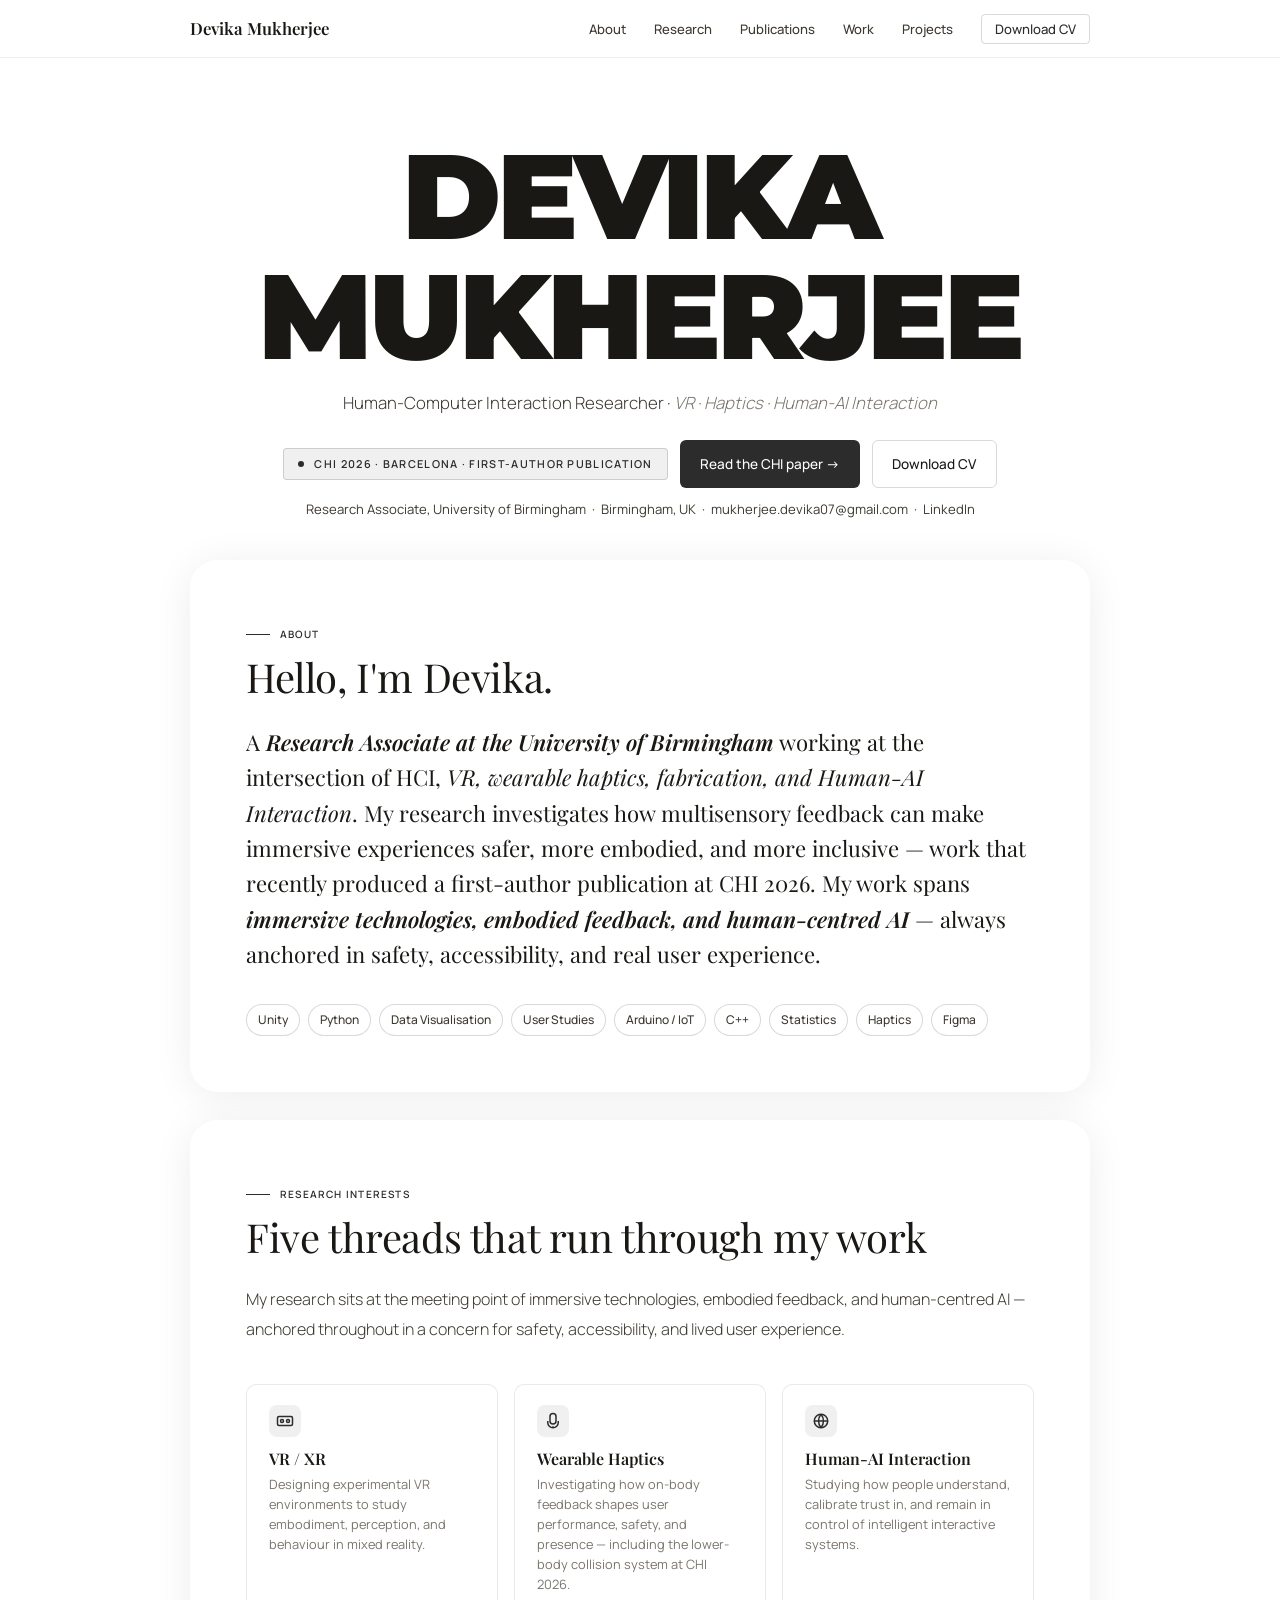
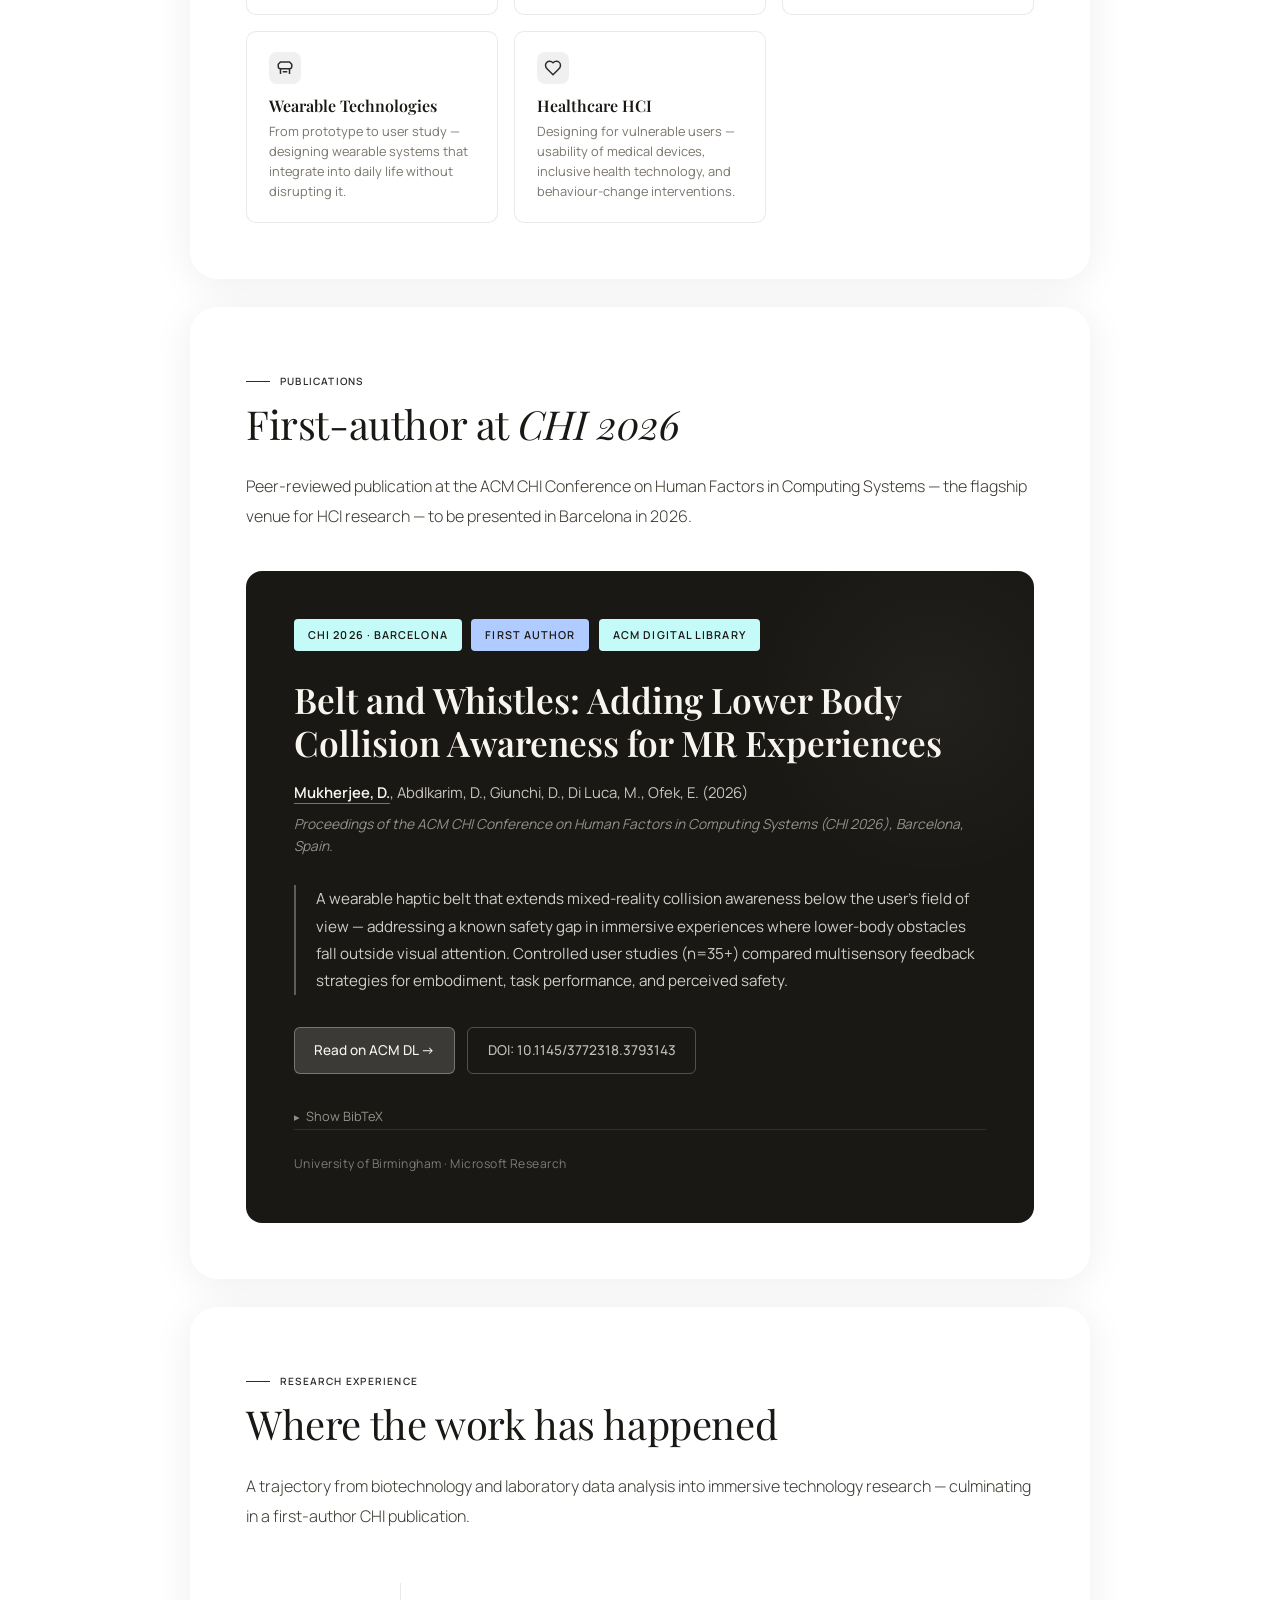
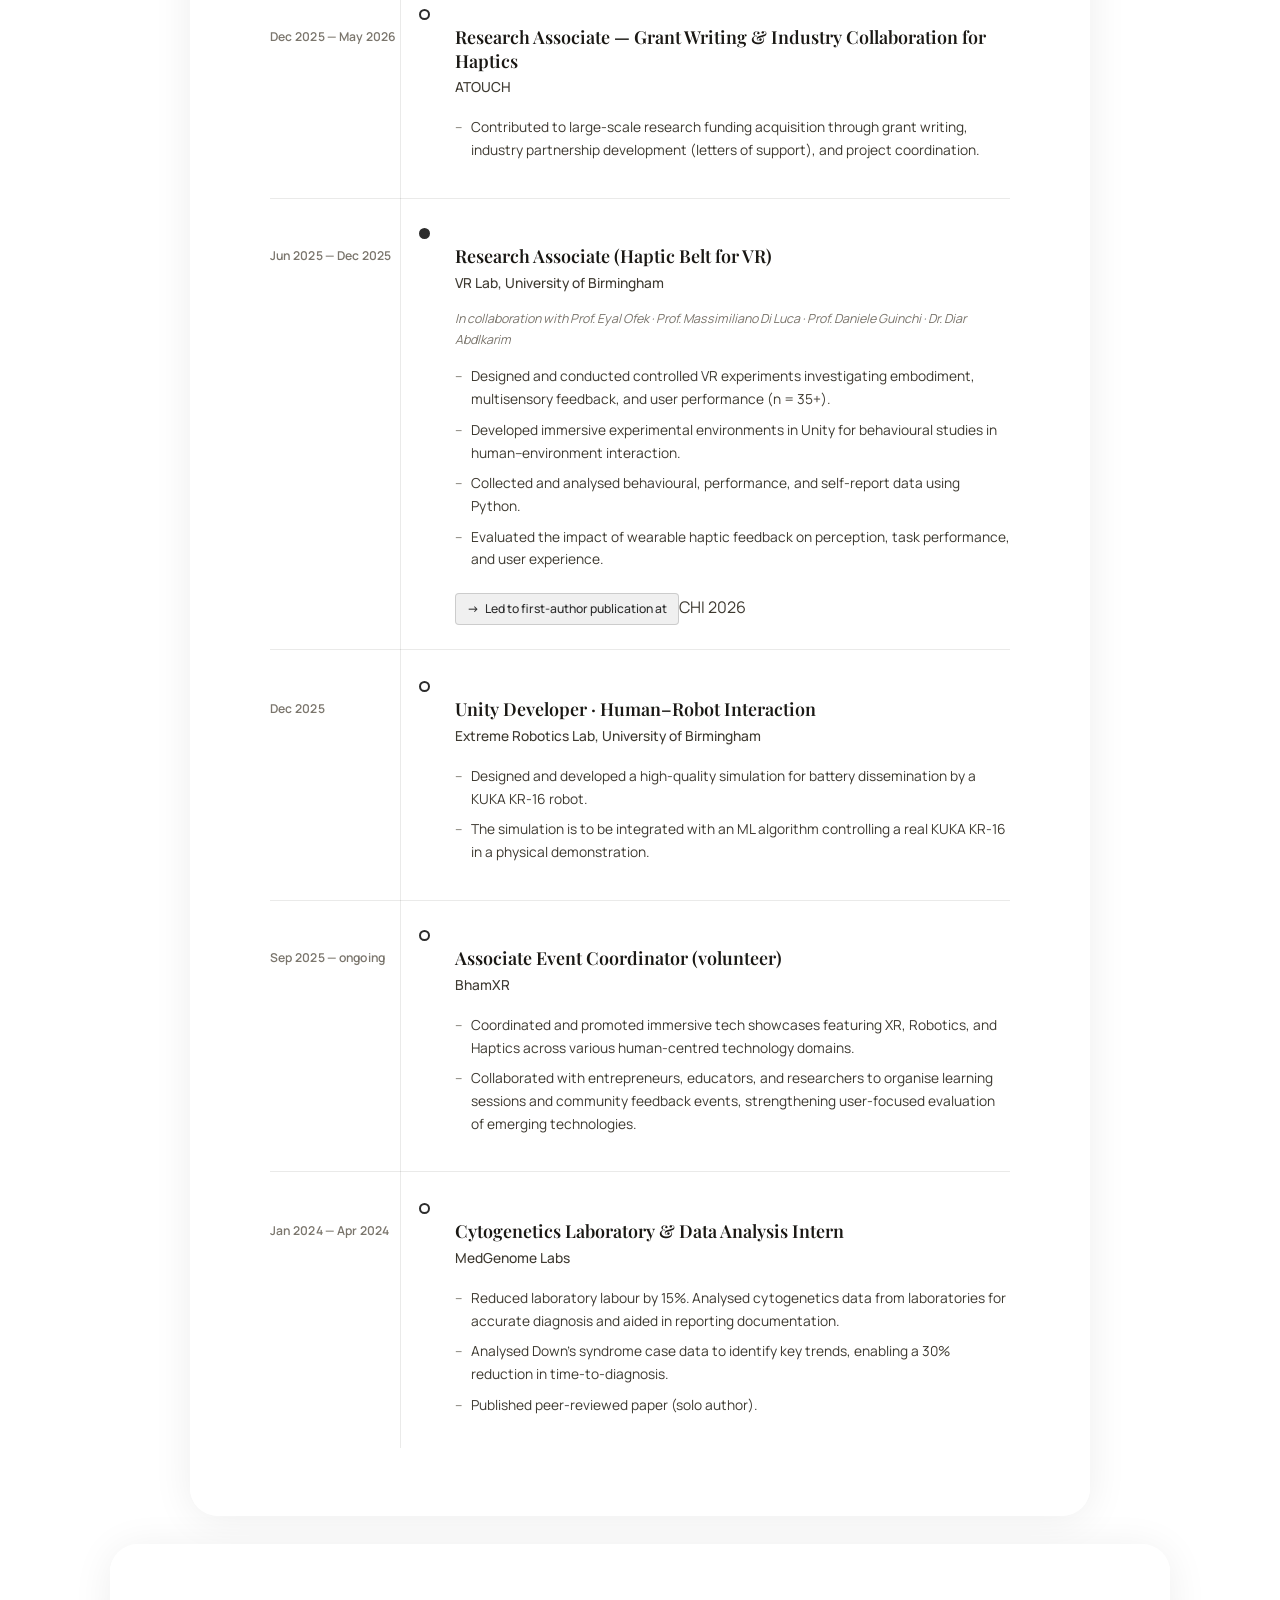
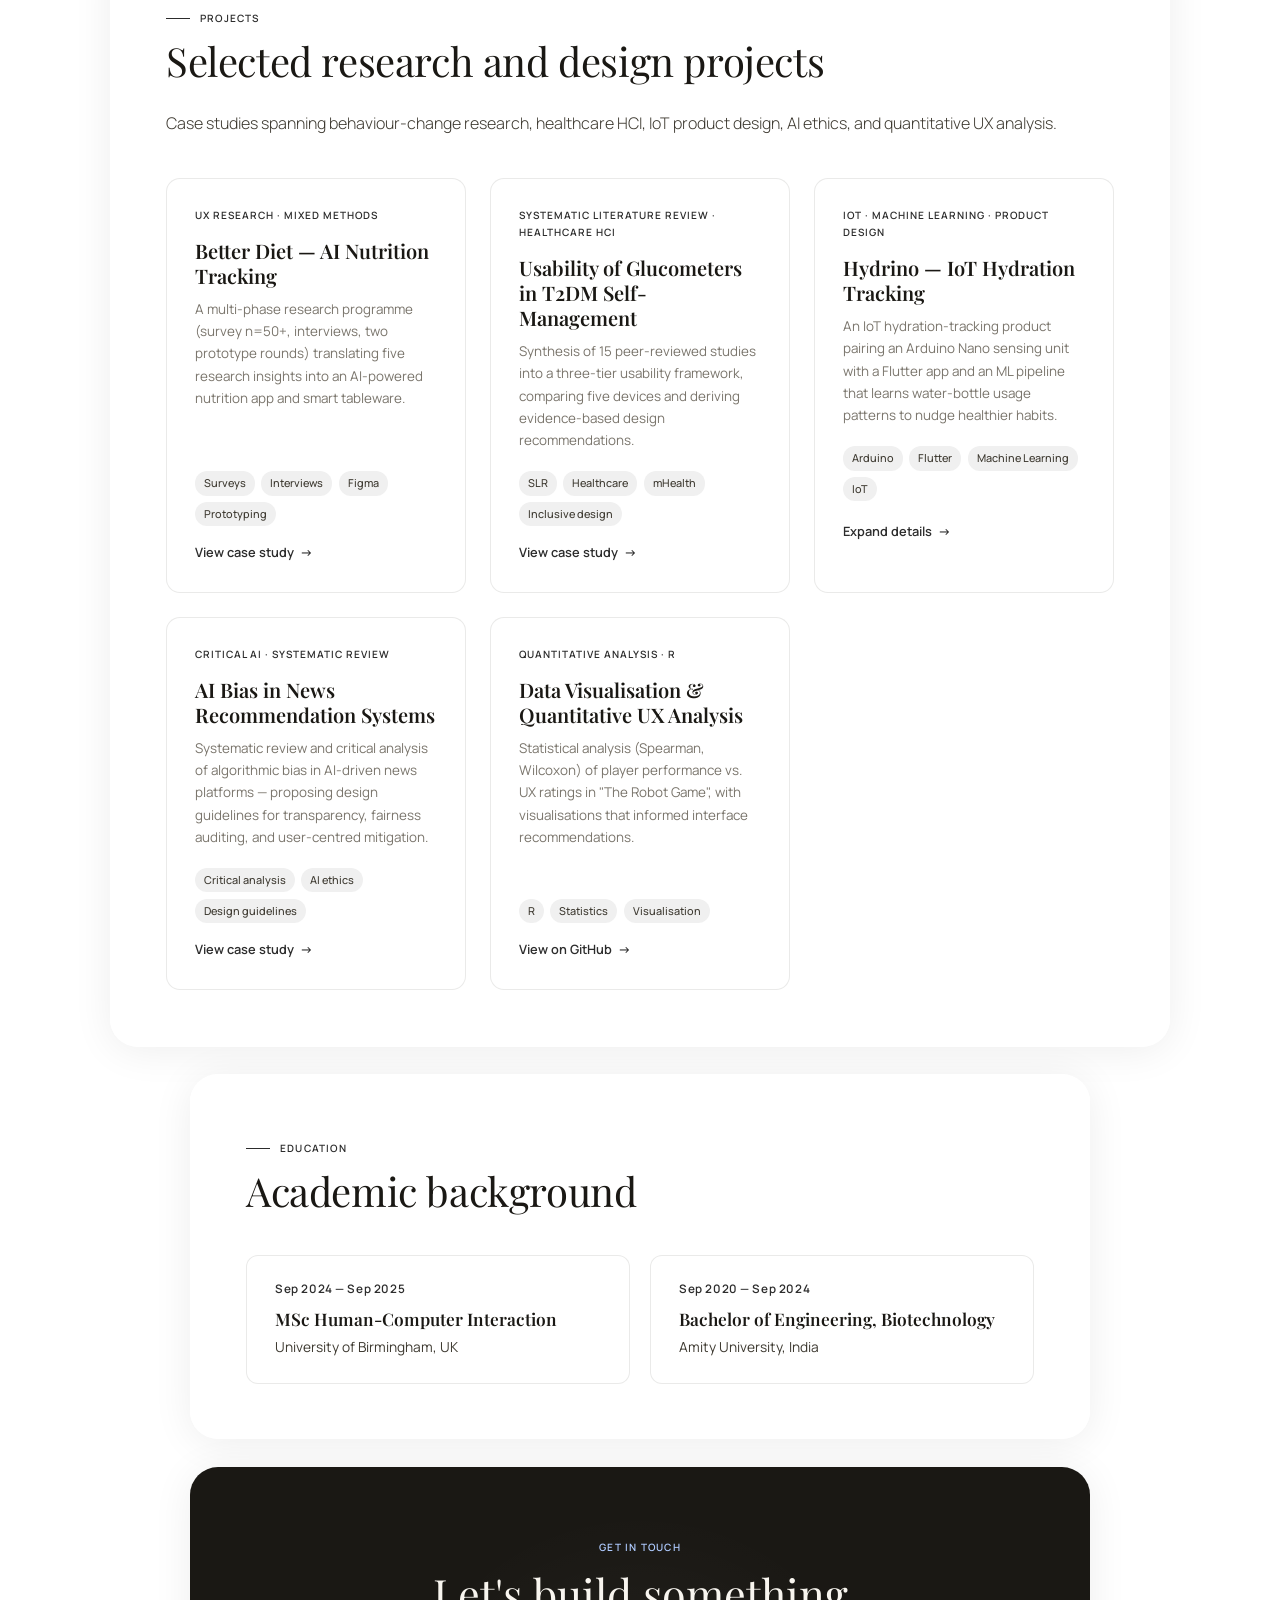
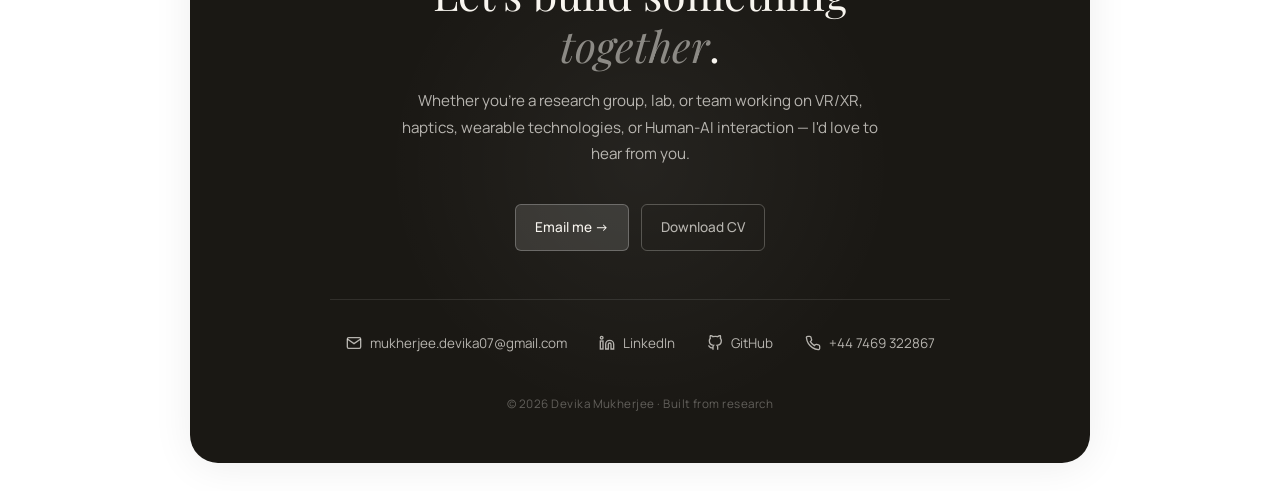
==== commit a8e5e8d5: "Hero open canvas, Montserrat name, spin animations, badge colours - Remove white panel from hero; ca" ====
--- a/index.html
+++ b/index.html
@@ -7,7 +7,7 @@
 <meta name="description" content="Devika Mukherjee — Human-Computer Interaction Researcher and Research Associate at the University of Birmingham, first-author at CHI 2026. Working at the intersection of HCI, VR, wearable haptics, fabrication, and Human-AI Interaction.">
 <link rel="preconnect" href="https://fonts.googleapis.com">
 <link rel="preconnect" href="https://fonts.gstatic.com" crossorigin>
-<link href="https://fonts.googleapis.com/css2?family=Playfair+Display:ital,wght@0,400;0,600;0,700;1,400;1,600&family=Manrope:wght@300;400;500;600;700&display=swap" rel="stylesheet">
+<link href="https://fonts.googleapis.com/css2?family=Playfair+Display:ital,wght@0,400;0,600;0,700;1,400;1,600&family=Manrope:wght@300;400;500;600;700&family=Montserrat:wght@700;800;900&display=swap" rel="stylesheet">
 <style>
   *, *::before, *::after { box-sizing: border-box; margin: 0; padding: 0; }
 
@@ -116,19 +116,19 @@
     .nav-links li:not(.nav-cv-li) { display: none; }
   }
 
-  /* ——— HERO — floating white panel ——— */
+  /* ——— HERO — transparent, canvas shows through ——— */
   .hero {
-    max-width: 900px;
-    margin: 5.5rem auto 1.75rem;
-    border-radius: var(--panel-radius);
-    padding: 3.5rem;
-    background: var(--panel-bg);
-    box-shadow: var(--panel-shadow);
+    max-width: none;
+    margin: 4.5rem 0 0;
+    padding: 4rem 0 2.5rem;
+    background: none;
+    box-shadow: none;
+    border-radius: 0;
     position: relative;
   }
   .hero-grid {
-    max-width: 700px;
-    margin: 0 auto;
+    max-width: none;
+    margin: 0;
     text-align: center;
   }
 
@@ -156,24 +156,40 @@
   }
 
   .hero h1 {
-    font-family: var(--serif);
-    font-size: clamp(2.8rem, 7vw, 4.8rem);
-    font-weight: 400;
-    line-height: 1.05;
-    letter-spacing: -0.015em;
-    margin-bottom: 0.9rem;
+    font-family: 'Montserrat', var(--sans);
+    font-size: clamp(2.8rem, 9.4vw, 13rem);
+    font-weight: 900;
+    text-transform: uppercase;
+    line-height: 1;
+    letter-spacing: -0.03em;
+    margin-bottom: 0.75rem;
     color: var(--ink);
   }
   .hero-role {
-    font-size: 1.02rem;
+    font-size: 1.05rem;
     font-weight: 300;
     color: var(--ink-mid);
-    margin-bottom: 2rem;
-    max-width: 520px;
+    margin-bottom: 1.5rem;
+    max-width: 620px;
     margin-left: auto;
     margin-right: auto;
     line-height: 1.65;
   }
+  .hero-info-row {
+    display: flex;
+    flex-wrap: wrap;
+    gap: 0.75rem;
+    align-items: center;
+    justify-content: center;
+  }
+  .hero-info-row .chi-chip { margin-bottom: 0; }
+  .hero-meta-inline {
+    font-size: 0.82rem;
+    color: var(--ink-mid);
+    line-height: 1.5;
+  }
+  .hero-meta-inline a { color: var(--ink-mid); }
+  .hero-meta-inline a:hover { color: var(--ink); }
   .hero-cta-row {
     display: flex;
     flex-wrap: wrap;
@@ -355,11 +371,11 @@
     text-transform: uppercase;
     padding: 7px 14px;
     border-radius: 4px;
-    background: rgba(255,255,255,0.15);
-    color: #F8F5EF;
-  }
-  .pub-badge.outline { background: transparent; border: 1px solid rgba(248,245,239,0.3); color: rgba(248,245,239,0.85); }
-  .pub-badge.first-author { background: rgba(200,128,58,0.9); color: #1A1814; }
+    background: #C4FAF8;
+    color: var(--ink);
+  }
+  .pub-badge.outline { background: #C4FAF8; border: none; color: var(--ink); }
+  .pub-badge.first-author { background: #AFCBFF; color: var(--ink); }
   .pub-feature h3 {
     font-family: var(--serif);
     font-size: clamp(1.5rem, 3vw, 2.2rem);
@@ -402,7 +418,7 @@
   }
 
   /* ——— WORK / TIMELINE ——— */
-  .timeline { margin-top: 2.5rem; position: relative; }
+  .timeline { margin-top: 2.5rem; position: relative; background: #fff; border-radius: 16px; padding: 0.5rem 1.5rem; }
   .timeline::before {
     content: ''; position: absolute; left: 11px; top: 12px; bottom: 12px;
     width: 1px; background: var(--divider);
@@ -504,7 +520,7 @@
     pointer-events: none;
   }
   .contact-inner { max-width: 620px; margin: 0 auto; position: relative; }
-  .contact-eyebrow { font-size: 0.63rem; font-weight: 600; letter-spacing: 0.12em; text-transform: uppercase; color: rgba(248,245,239,0.5); margin-bottom: 0.75rem; }
+  .contact-eyebrow { font-size: 0.63rem; font-weight: 600; letter-spacing: 0.12em; text-transform: uppercase; color: #AFCBFF; margin-bottom: 0.75rem; }
   .contact-title { font-family: var(--serif); font-size: clamp(2rem, 4vw, 2.7rem); font-weight: 400; line-height: 1.2; margin-bottom: 1rem; color: #F8F5EF; }
   .contact-title em { font-style: italic; color: rgba(248,245,239,0.5); }
   .contact-body { font-size: 0.95rem; color: rgba(248,245,239,0.7); line-height: 1.75; margin-bottom: 2.25rem; max-width: 500px; margin-left: auto; margin-right: auto; }
@@ -520,7 +536,7 @@
   .footer-bottom { text-align: center; font-size: 0.73rem; color: rgba(248,245,239,0.32); margin-top: 2.5rem; letter-spacing: 0.04em; }
 
   /* ——— SCROLL REVEAL ——— */
-  .reveal { opacity: 0; transform: translateY(20px); transition: opacity 0.65s cubic-bezier(.16,1,.3,1), transform 0.65s cubic-bezier(.16,1,.3,1); will-change: opacity, transform; }
+  .reveal { opacity: 0; transform: translateY(24px); transition: opacity 0.7s cubic-bezier(.16,1,.3,1), transform 0.7s cubic-bezier(.16,1,.3,1); will-change: opacity, transform; }
   .reveal.in-view { opacity: 1; transform: none; }
   .reveal[data-delay="1"] { transition-delay: 0.07s; }
   .reveal[data-delay="2"] { transition-delay: 0.14s; }
@@ -528,6 +544,31 @@
   .reveal[data-delay="4"] { transition-delay: 0.28s; }
   .reveal[data-delay="5"] { transition-delay: 0.35s; }
 
+  /* ——— PANEL ENTRANCE ANIMATIONS ——— */
+  @keyframes panelSpin360 {
+    0%   { opacity: 0; transform: perspective(1400px) rotateY(-360deg) scale(0.88); }
+    55%  { opacity: 1; }
+    100% { opacity: 1; transform: perspective(1400px) rotateY(0deg) scale(1); }
+  }
+  @keyframes panelRiseIn {
+    from { opacity: 0; transform: translateY(52px) scale(0.96); }
+    to   { opacity: 1; transform: translateY(0) scale(1); }
+  }
+  @keyframes panelSlideLeft {
+    from { opacity: 0; transform: translateX(-48px); }
+    to   { opacity: 1; transform: translateX(0); }
+  }
+  @keyframes panelSlideRight {
+    from { opacity: 0; transform: translateX(48px); }
+    to   { opacity: 1; transform: translateX(0); }
+  }
+
+  .panel-spin { opacity: 0; transform: perspective(1400px) rotateY(-360deg) scale(0.88); }
+  .panel-spin.in-view { animation: panelSpin360 1s cubic-bezier(0.34, 1.38, 0.64, 1) forwards; }
+
+  .panel-rise { opacity: 0; transform: translateY(52px) scale(0.96); }
+  .panel-rise.in-view { animation: panelRiseIn 0.8s cubic-bezier(0.23, 1, 0.32, 1) forwards; }
+
   /* ——— HERO FADE-IN ——— */
   @keyframes fadeUp {
     from { opacity: 0; transform: translateY(18px); }
@@ -538,7 +579,6 @@
   .hero-grid > *:nth-child(2) { animation-delay: 0.15s; }
   .hero-grid > *:nth-child(3) { animation-delay: 0.25s; }
   .hero-grid > *:nth-child(4) { animation-delay: 0.35s; }
-  .hero-grid > *:nth-child(5) { animation-delay: 0.45s; }
 
   /* ——— CUSTOM CURSOR ——— */
   .cursor-dot, .cursor-ring {
@@ -561,12 +601,14 @@
   /* ——— RESPONSIVE ——— */
   @media (max-width: 640px) {
     body { padding: 0 0.75rem; }
-    .hero, .section, .contact-section { border-radius: 18px; padding: 2rem; }
-    .hero { margin-top: 4.5rem; }
+    .section, .contact-section { border-radius: 18px; padding: 2rem; }
+    .hero { margin-top: 4rem; padding: 2.5rem 0 1.5rem; }
+    .hero h1 { font-size: clamp(2.4rem, 11vw, 5rem); }
+    .hero-meta-inline { display: none; }
   }
 
   @media (prefers-reduced-motion: reduce) {
-    .reveal { opacity: 1 !important; transform: none !important; transition: none !important; }
+    .reveal, .panel-spin, .panel-rise { opacity: 1 !important; transform: none !important; transition: none !important; animation: none !important; }
     .cursor-dot, .cursor-ring { transition: opacity 0.3s ease; }
   }
 </style>
@@ -594,30 +636,13 @@
 <!-- ——— HERO ——— -->
 <header class="hero" id="top">
   <div class="hero-grid">
-    <div class="chi-chip">CHI 2026 · Barcelona · First-author publication</div>
-    <h1>Devika<br>Mukherjee</h1>
+    <h1>Devika Mukherjee</h1>
     <p class="hero-role">Human-Computer Interaction Researcher · <em style="font-style: italic; color: var(--ink-light);">VR · Haptics · Human-AI Interaction</em></p>
-    <div class="hero-cta-row">
+    <div class="hero-info-row">
+      <span class="chi-chip">CHI 2026 · Barcelona · First-author publication</span>
       <a href="https://dl.acm.org/doi/10.1145/3772318.3793143" target="_blank" rel="noopener" class="btn btn-primary">Read the CHI paper →</a>
       <a href="assets/resume.pdf" download="Devika_Mukherjee_CV.pdf" class="btn btn-ghost">Download CV</a>
-    </div>
-    <div class="hero-meta">
-      <div>
-        <div class="meta-label">Current role</div>
-        <div class="meta-value">Research Associate, University of Birmingham</div>
-      </div>
-      <div>
-        <div class="meta-label">Location</div>
-        <div class="meta-value">Birmingham, UK</div>
-      </div>
-      <div>
-        <div class="meta-label">Email</div>
-        <div class="meta-value"><a href="mailto:mukherjee.devika07@gmail.com">mukherjee.devika07@gmail.com</a></div>
-      </div>
-      <div>
-        <div class="meta-label">LinkedIn</div>
-        <div class="meta-value"><a href="https://www.linkedin.com/in/devika-mukherjee-3bb5b020a" target="_blank" rel="noopener">LinkedIn profile</a></div>
-      </div>
+      <span class="hero-meta-inline">Research Associate, University of Birmingham &nbsp;·&nbsp; Birmingham, UK &nbsp;·&nbsp; <a href="mailto:mukherjee.devika07@gmail.com">mukherjee.devika07@gmail.com</a> &nbsp;·&nbsp; <a href="https://www.linkedin.com/in/devika-mukherjee-3bb5b020a" target="_blank" rel="noopener">LinkedIn</a></span>
     </div>
   </div>
 </header>
@@ -1073,6 +1098,29 @@
     targets.forEach(el => io.observe(el));
   })();
 
+  // ——— Panel entrance animations ———
+  (function () {
+    if (window.matchMedia('(prefers-reduced-motion: reduce)').matches) return;
+    if (!('IntersectionObserver' in window)) return;
+    const spinIds = ['about', 'publications'];
+    document.querySelectorAll('.section, .contact-section').forEach(el => {
+      if (spinIds.includes(el.id)) {
+        el.classList.add('panel-spin');
+      } else {
+        el.classList.add('panel-rise');
+      }
+    });
+    const panelIo = new IntersectionObserver((entries) => {
+      entries.forEach(e => {
+        if (e.isIntersecting) {
+          e.target.classList.add('in-view');
+          panelIo.unobserve(e.target);
+        }
+      });
+    }, { threshold: 0.06, rootMargin: '0px 0px -4% 0px' });
+    document.querySelectorAll('.panel-spin, .panel-rise').forEach(el => panelIo.observe(el));
+  })();
+
   // ——— Custom circle cursor ———
   (function () {
     if (!window.matchMedia('(hover: hover) and (pointer: fine)').matches) return;
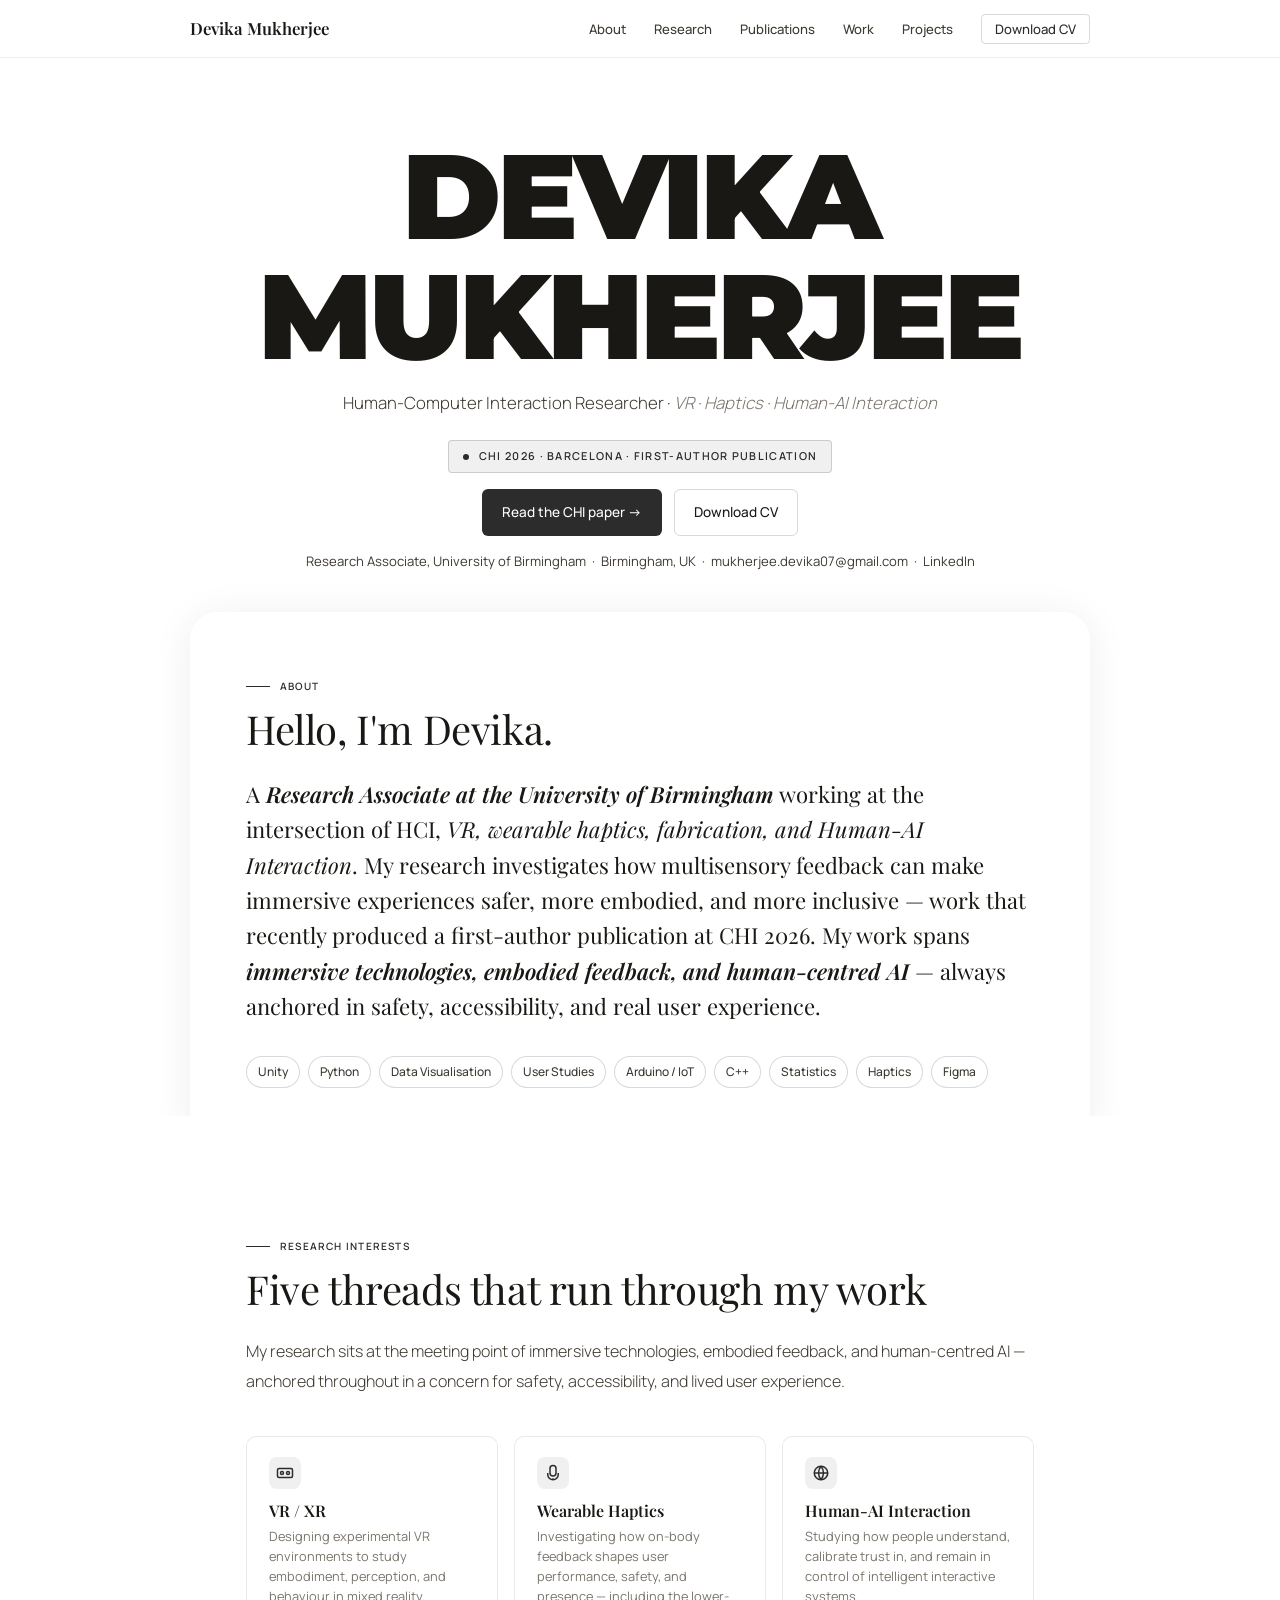
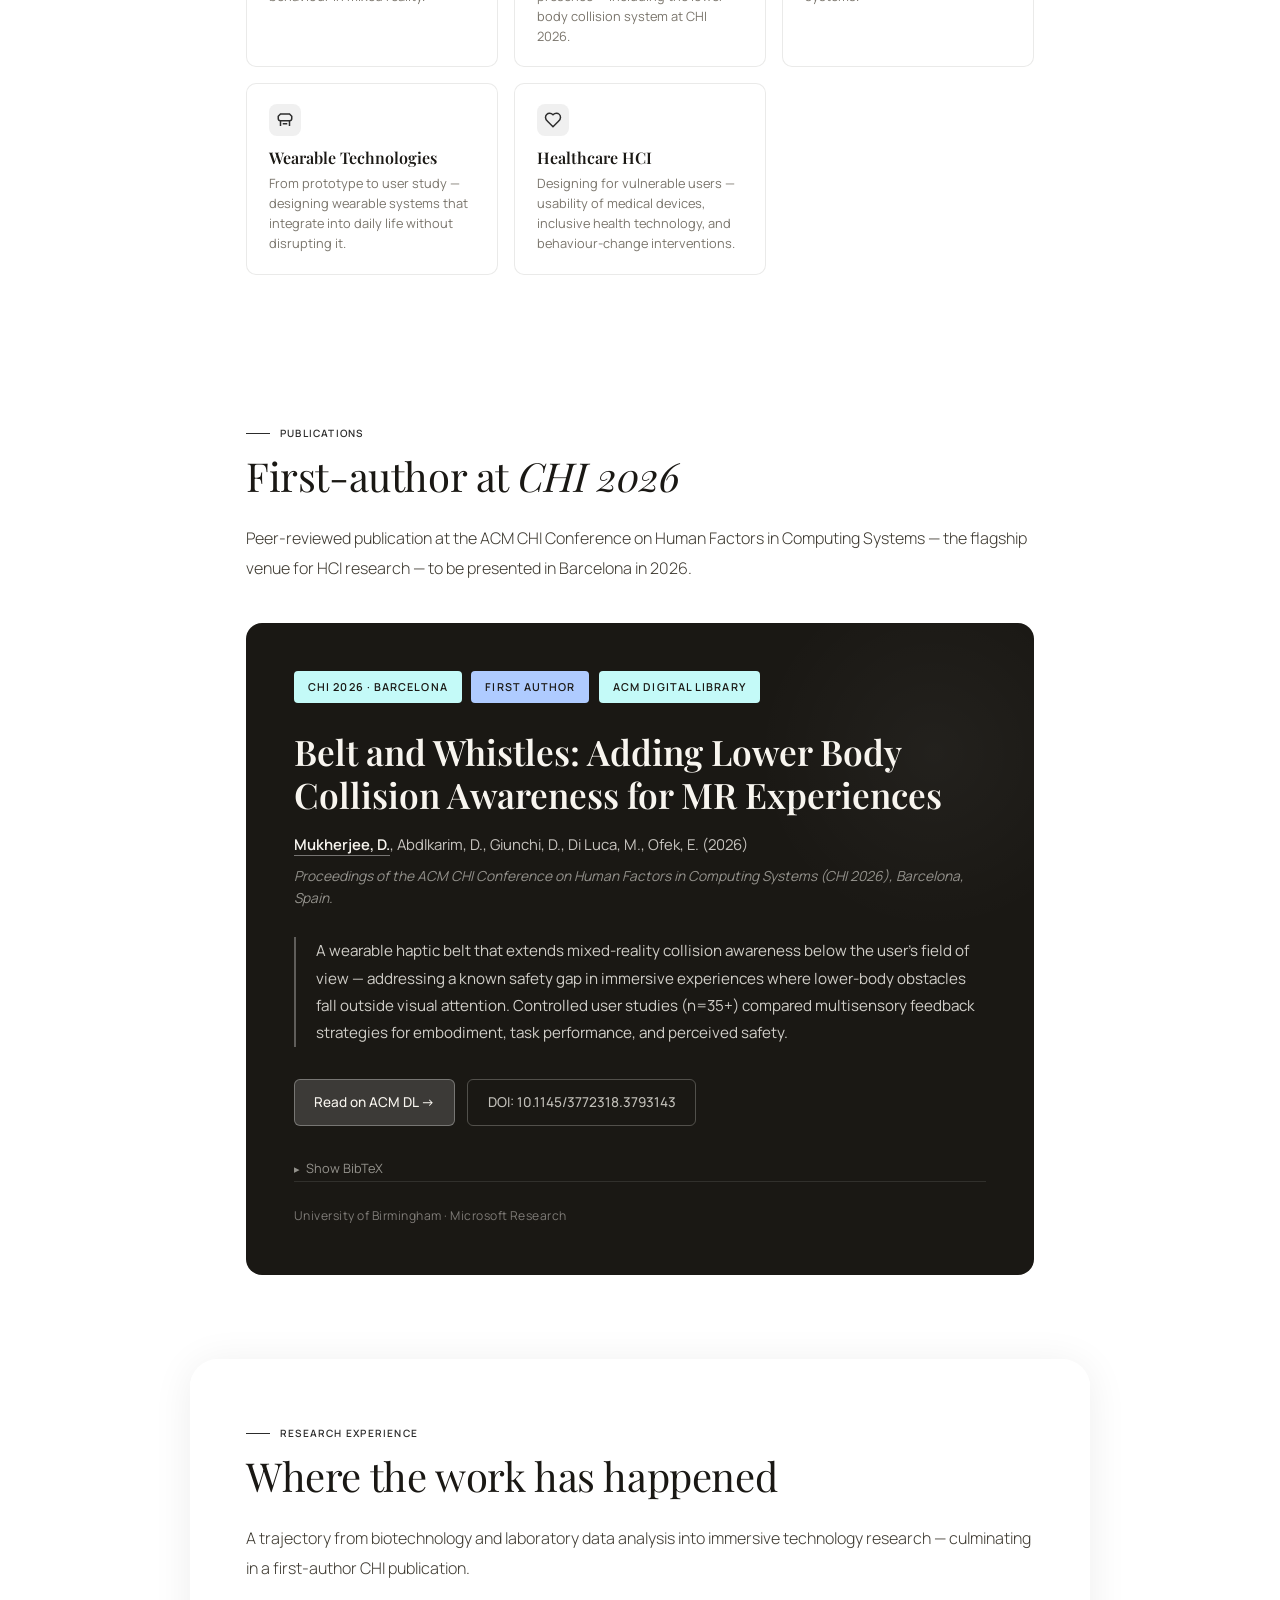
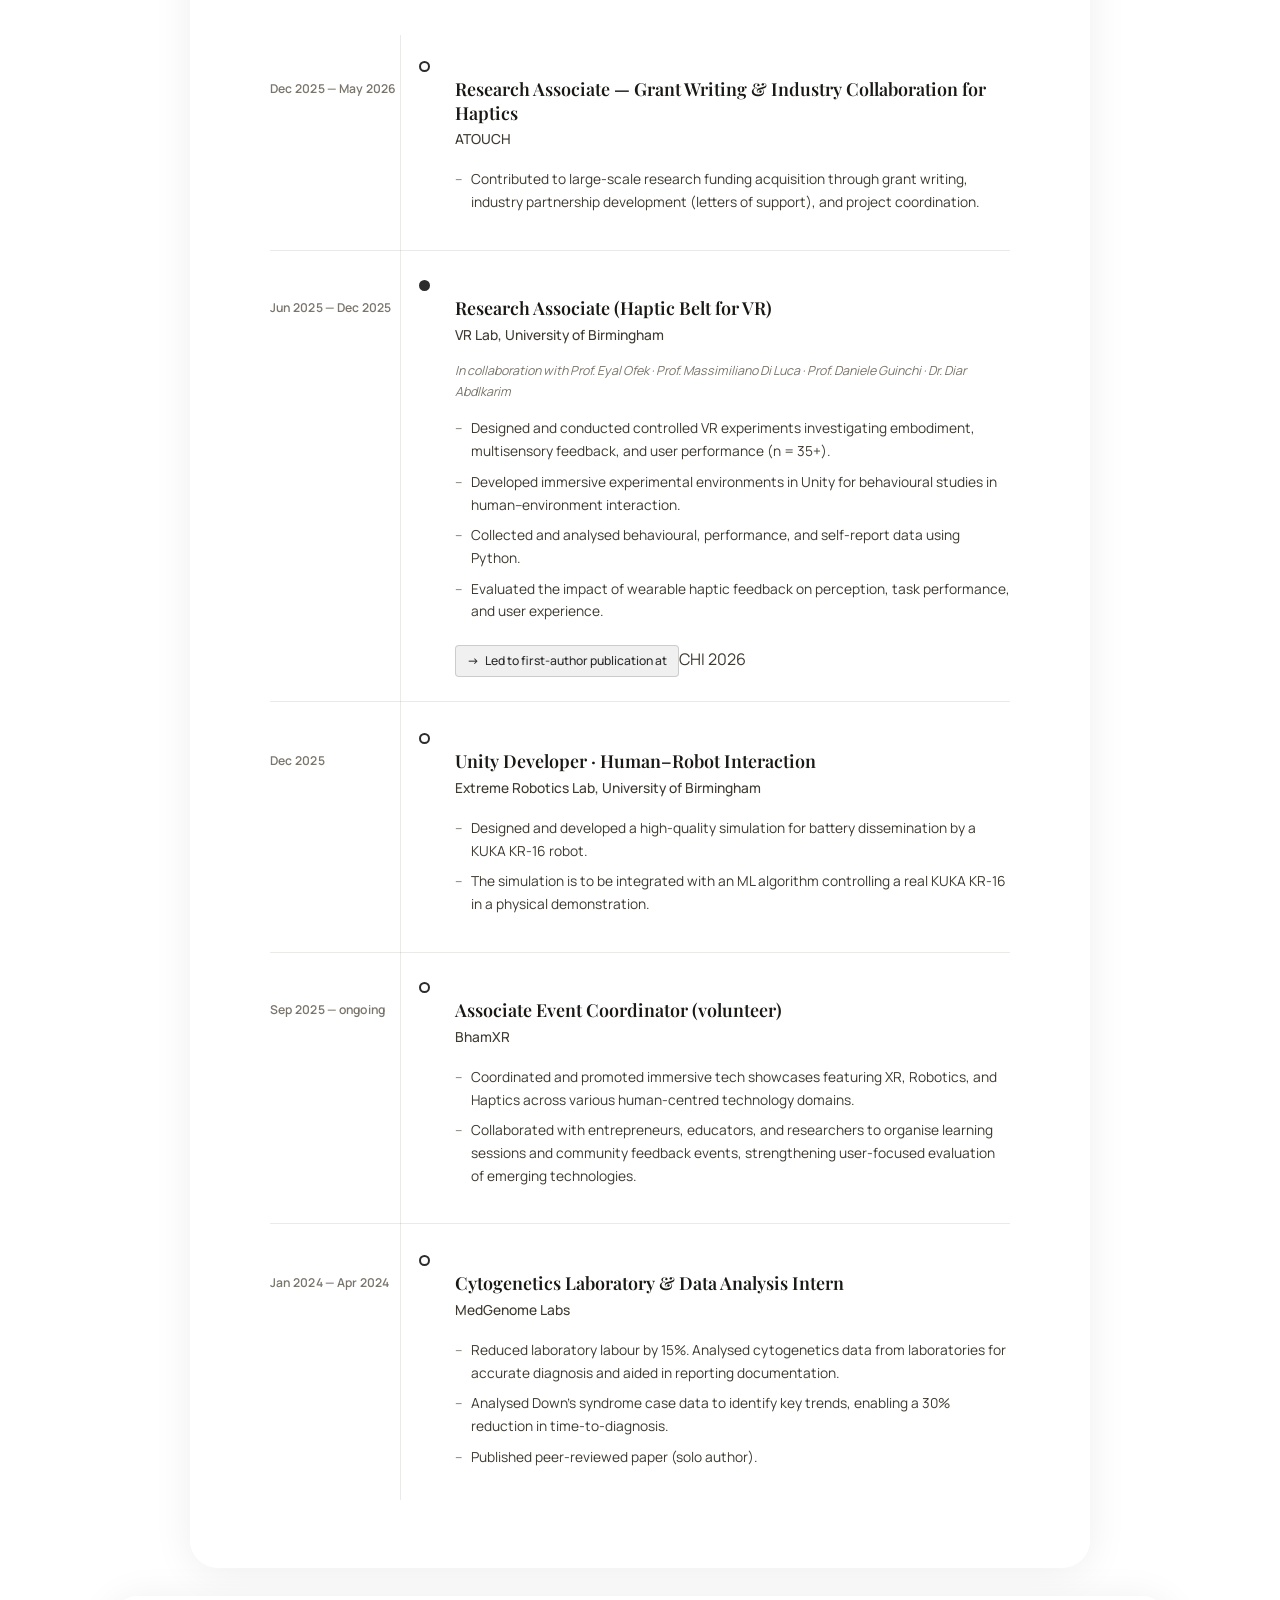
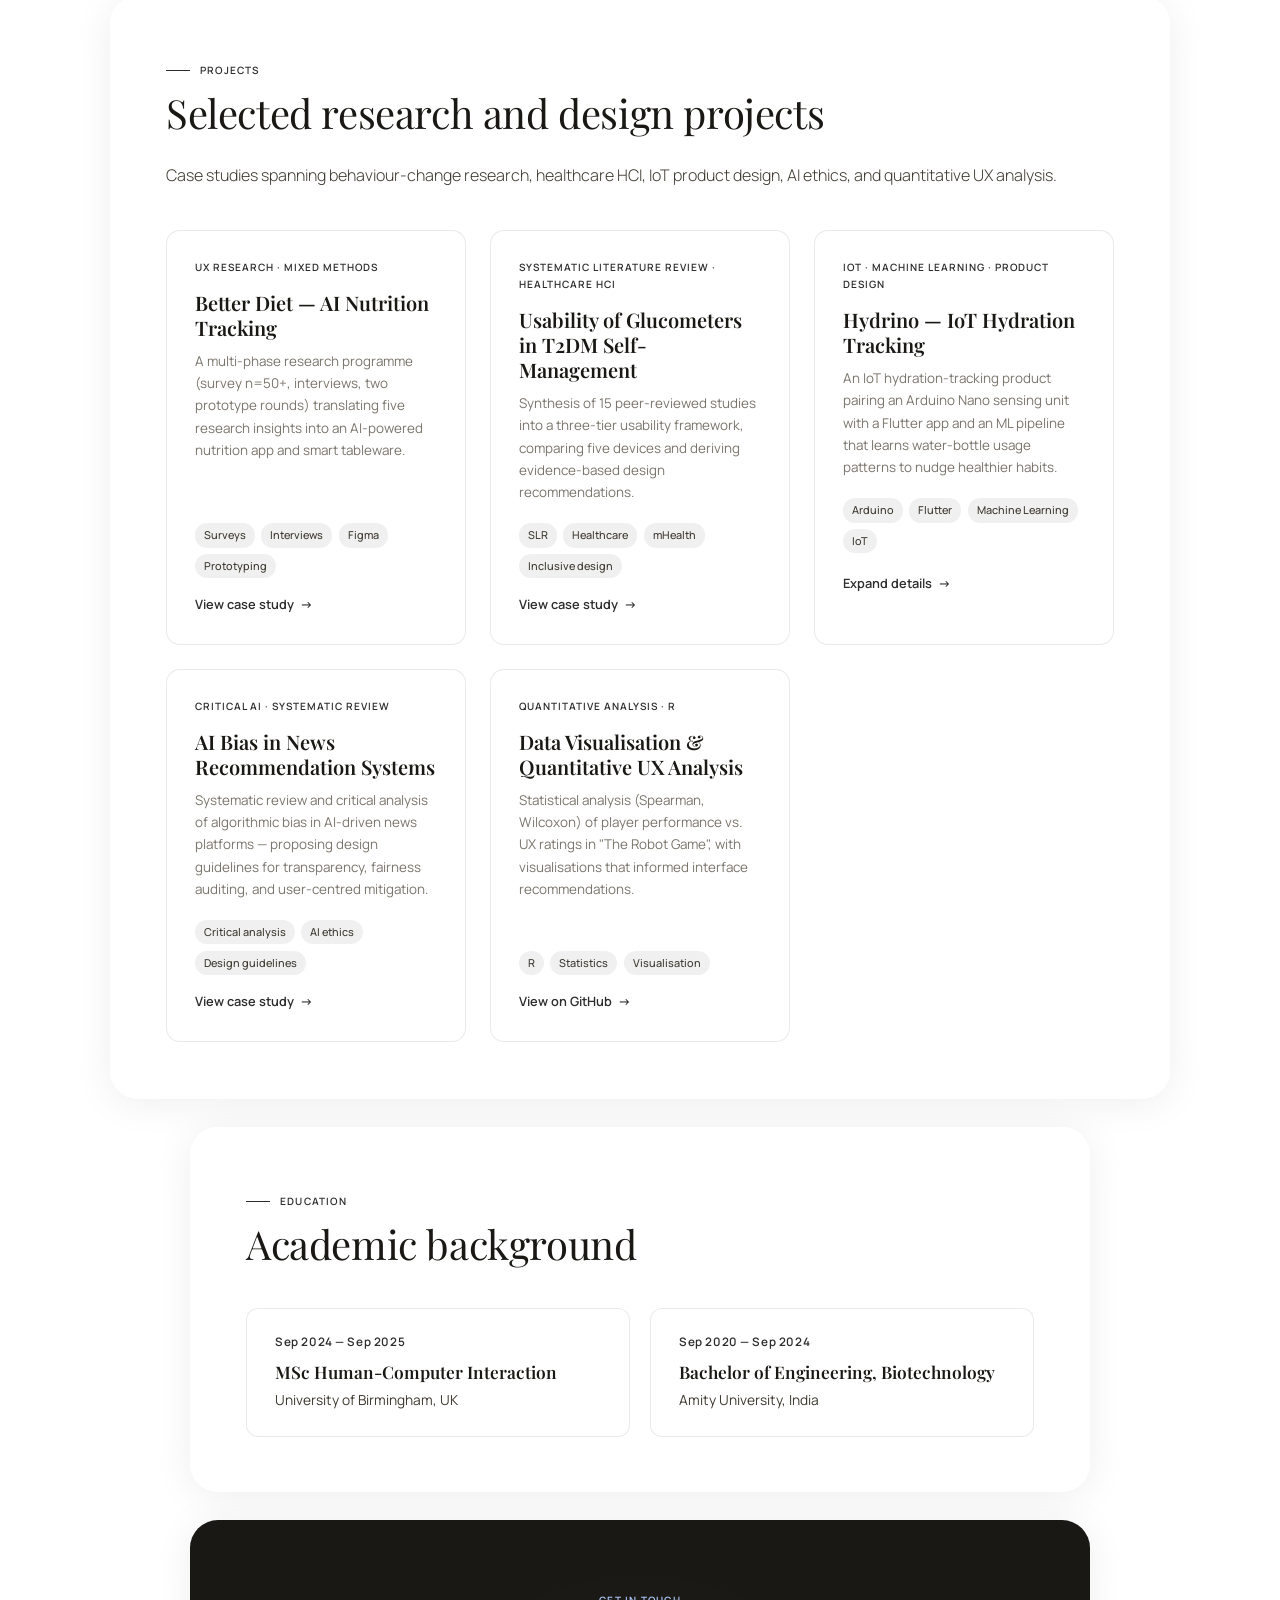
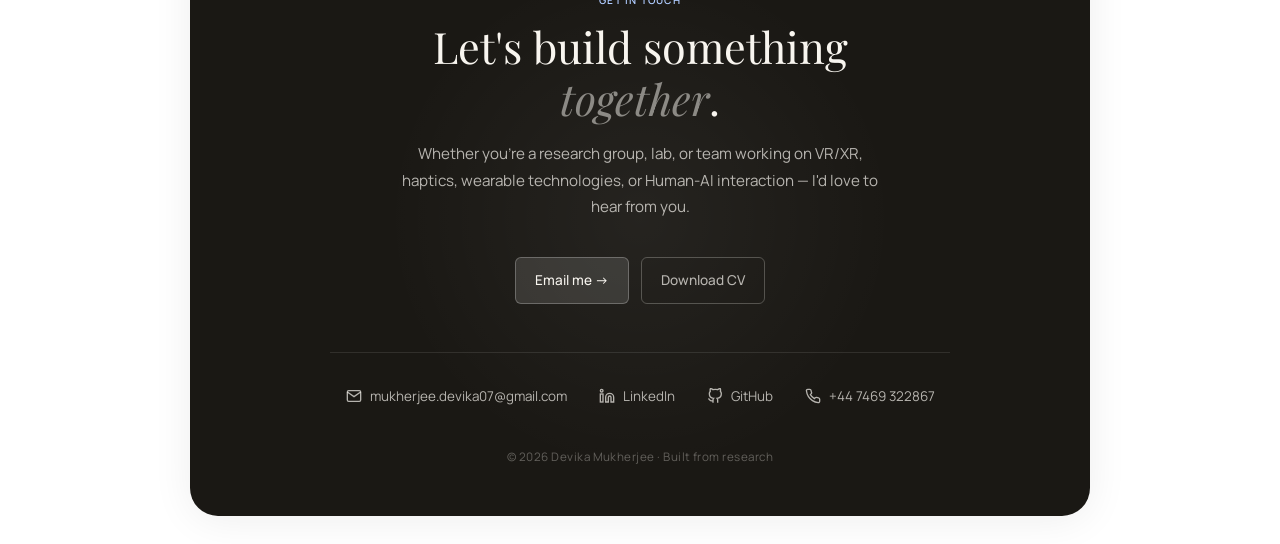
==== commit 4962a22d: "Hero: stack chip / buttons / meta on separate centred lines CHI chip centres on its own line below t" ====
--- a/index.html
+++ b/index.html
@@ -177,10 +177,10 @@
   }
   .hero-info-row {
     display: flex;
-    flex-wrap: wrap;
-    gap: 0.75rem;
+    flex-direction: column;
     align-items: center;
-    justify-content: center;
+    gap: 1rem;
+    margin-top: 0.25rem;
   }
   .hero-info-row .chi-chip { margin-bottom: 0; }
   .hero-meta-inline {
@@ -194,7 +194,6 @@
     display: flex;
     flex-wrap: wrap;
     gap: 0.75rem;
-    margin-bottom: 2.5rem;
     justify-content: center;
   }
   .btn {
@@ -640,8 +639,10 @@
     <p class="hero-role">Human-Computer Interaction Researcher · <em style="font-style: italic; color: var(--ink-light);">VR · Haptics · Human-AI Interaction</em></p>
     <div class="hero-info-row">
       <span class="chi-chip">CHI 2026 · Barcelona · First-author publication</span>
-      <a href="https://dl.acm.org/doi/10.1145/3772318.3793143" target="_blank" rel="noopener" class="btn btn-primary">Read the CHI paper →</a>
-      <a href="assets/resume.pdf" download="Devika_Mukherjee_CV.pdf" class="btn btn-ghost">Download CV</a>
+      <div class="hero-cta-row">
+        <a href="https://dl.acm.org/doi/10.1145/3772318.3793143" target="_blank" rel="noopener" class="btn btn-primary">Read the CHI paper →</a>
+        <a href="assets/resume.pdf" download="Devika_Mukherjee_CV.pdf" class="btn btn-ghost">Download CV</a>
+      </div>
       <span class="hero-meta-inline">Research Associate, University of Birmingham &nbsp;·&nbsp; Birmingham, UK &nbsp;·&nbsp; <a href="mailto:mukherjee.devika07@gmail.com">mukherjee.devika07@gmail.com</a> &nbsp;·&nbsp; <a href="https://www.linkedin.com/in/devika-mukherjee-3bb5b020a" target="_blank" rel="noopener">LinkedIn</a></span>
     </div>
   </div>
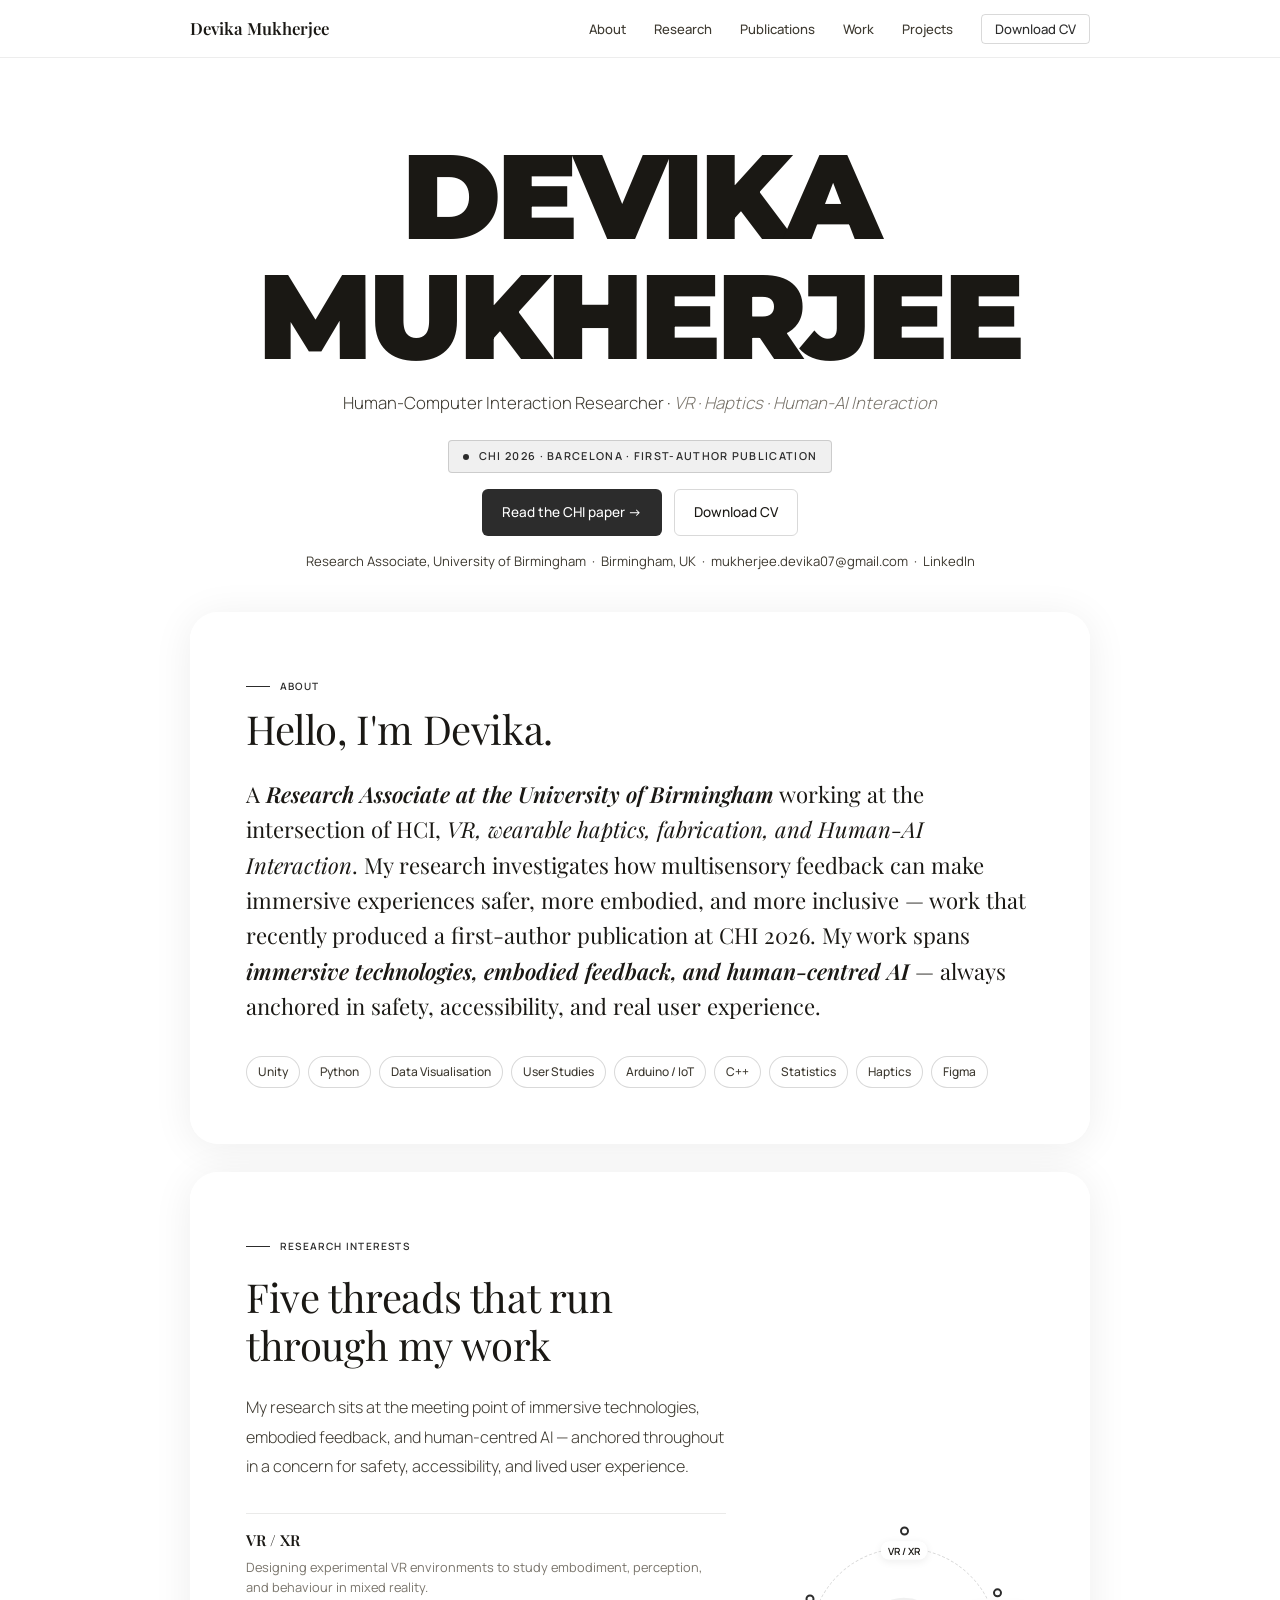
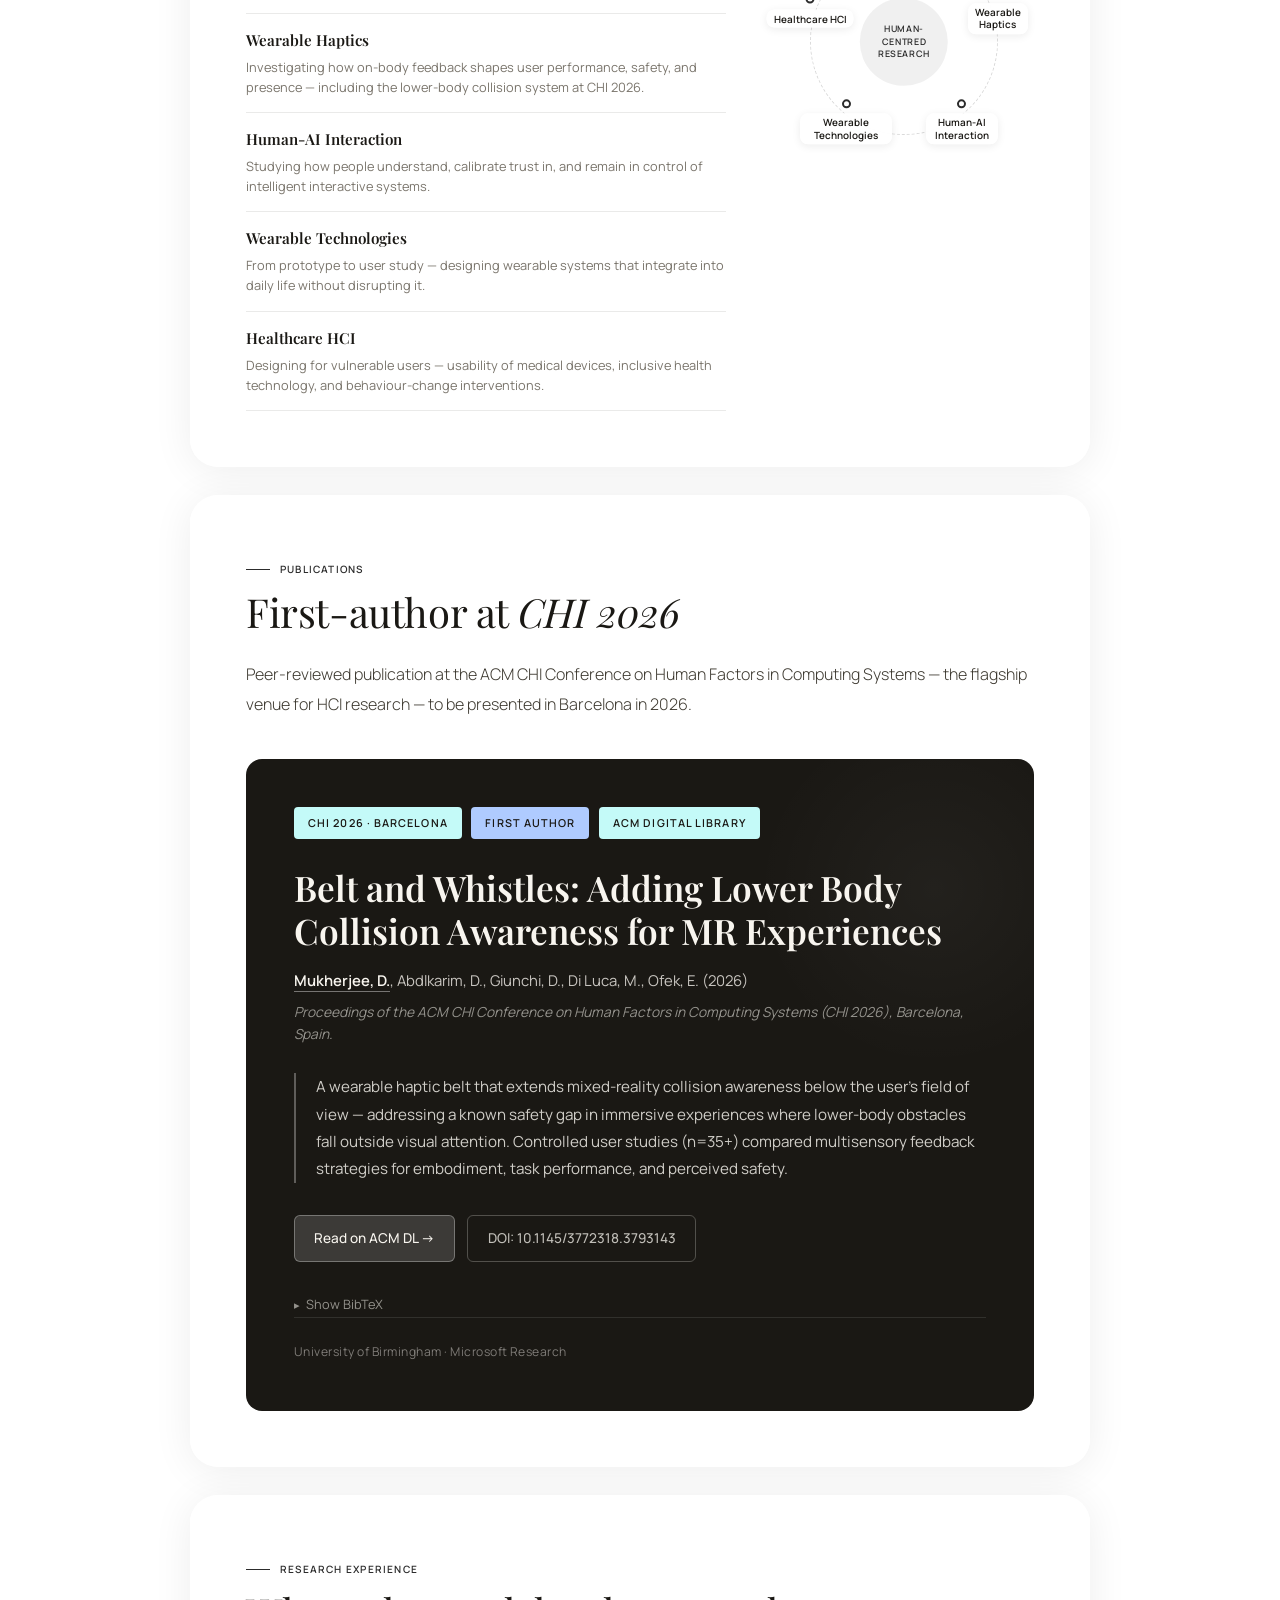
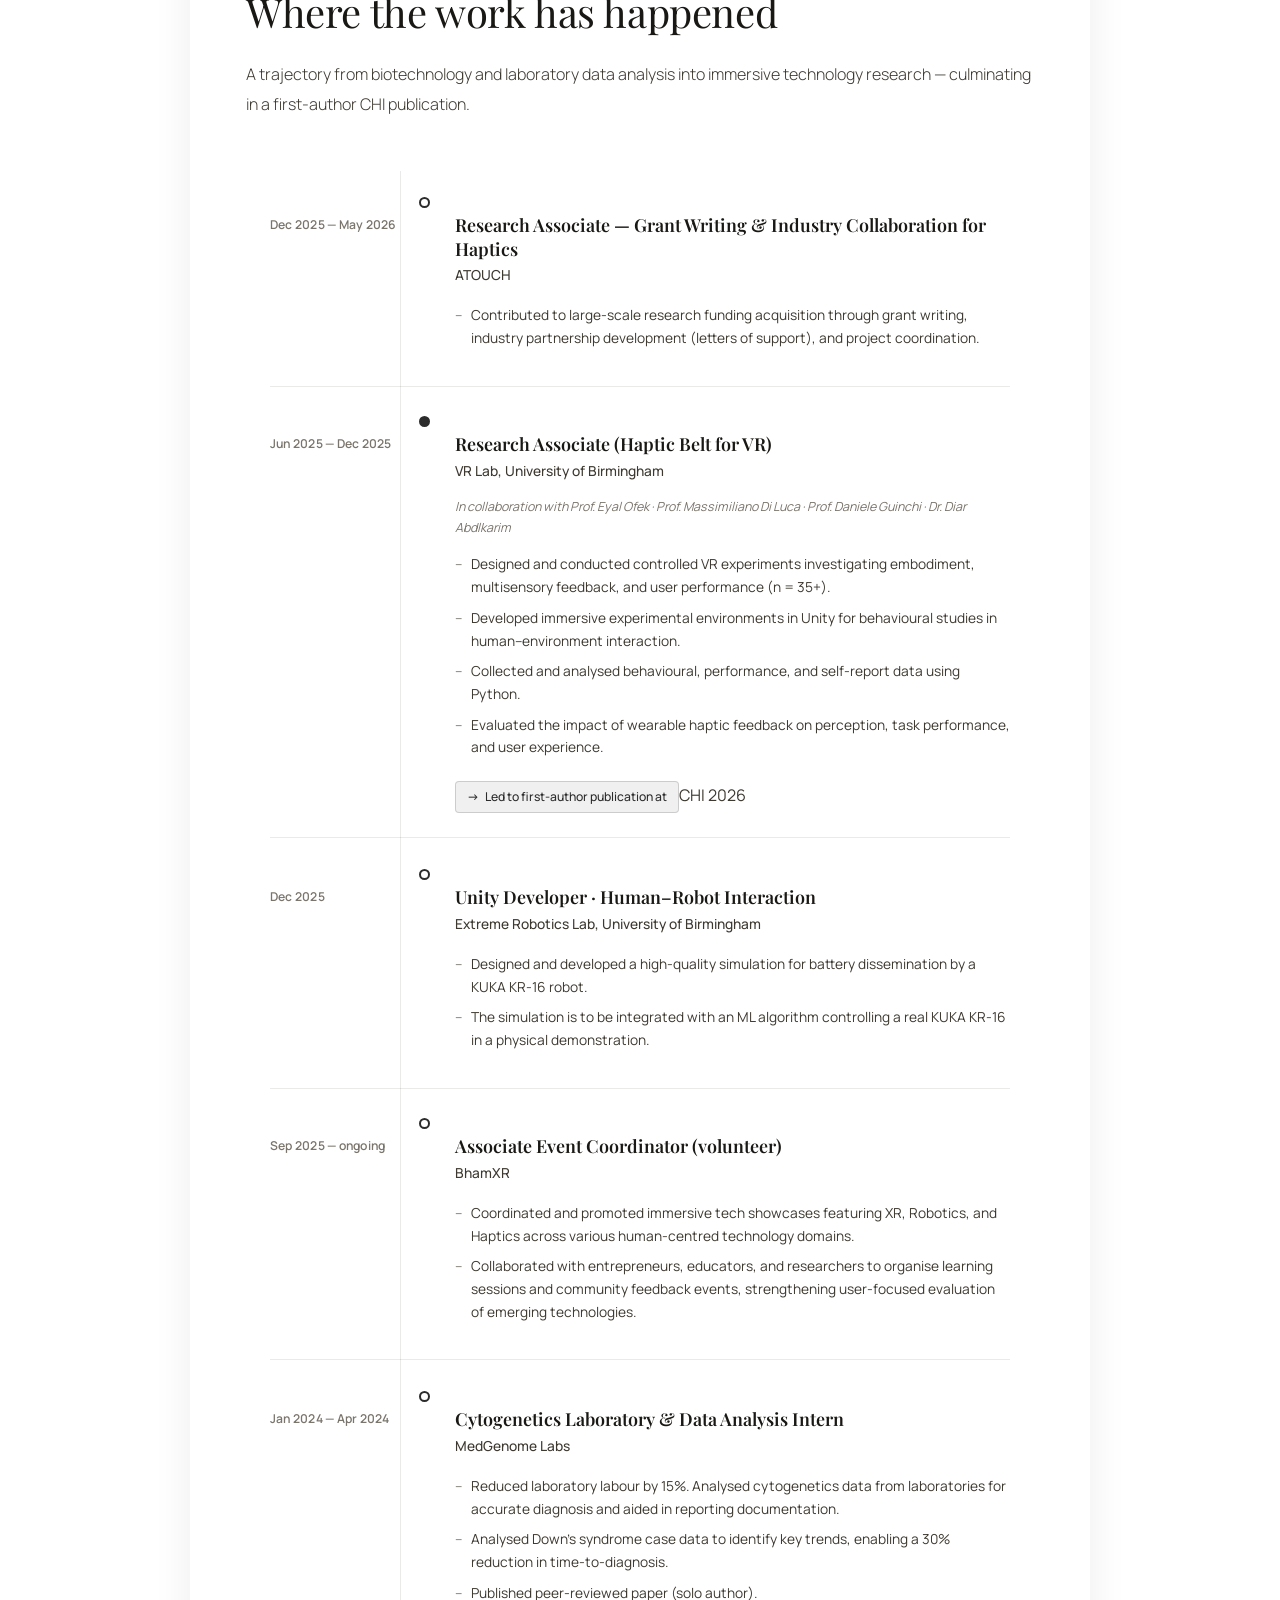
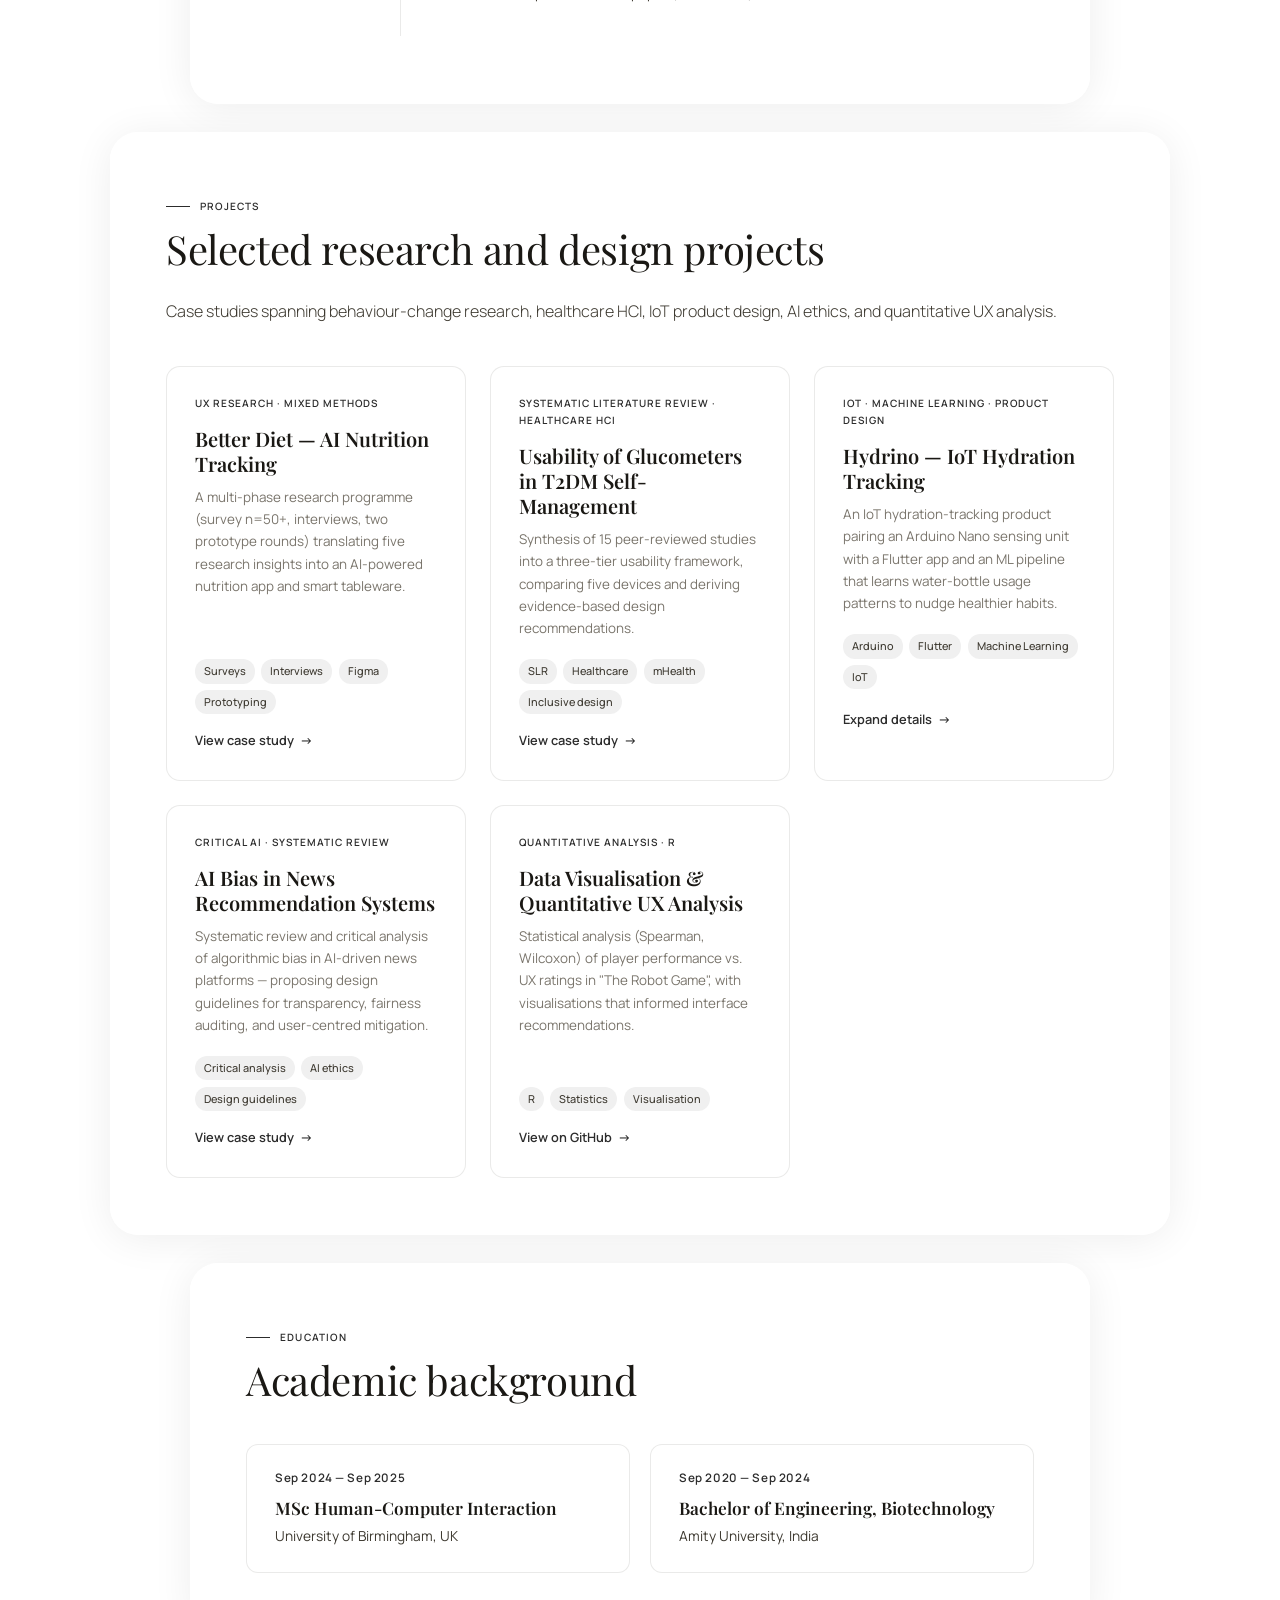
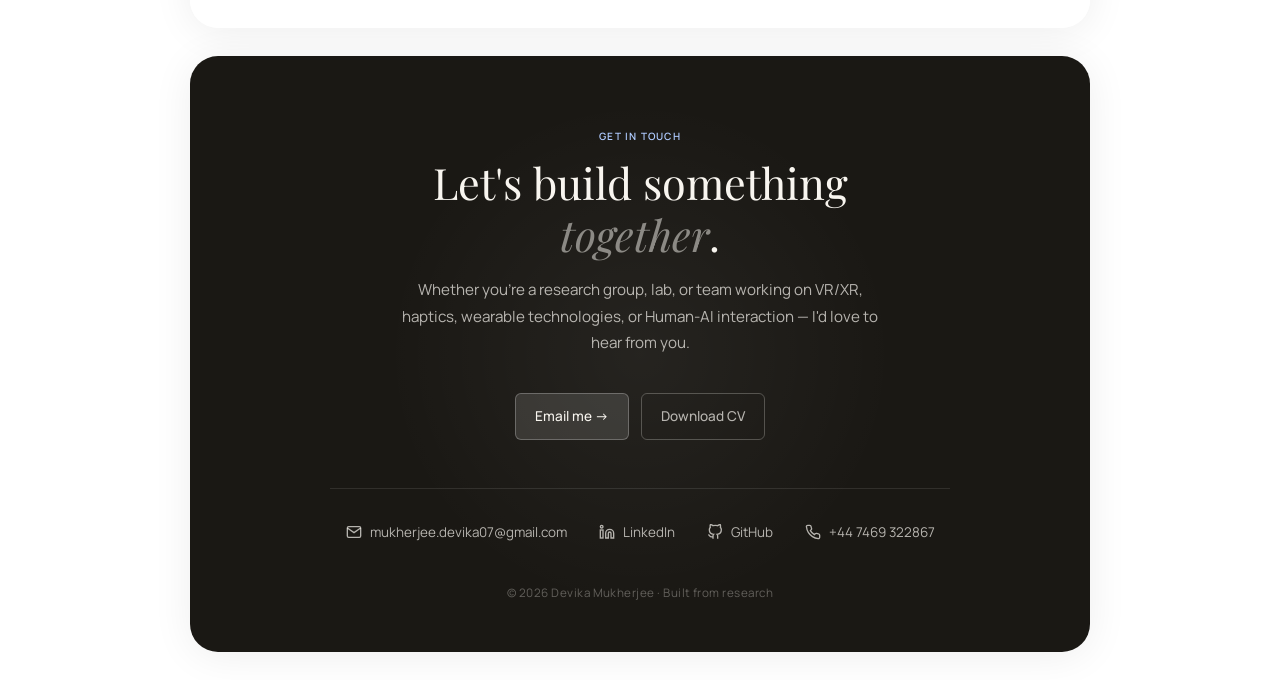
==== commit a7fcb6ab: "Replace research interests grid with orbiting-system visualization Swaps the static 5-card grid for " ====
--- a/index.html
+++ b/index.html
@@ -299,45 +299,89 @@
     border-radius: 20px;
   }
 
-  /* ——— RESEARCH INTERESTS ——— */
-  .interests-grid {
-    display: grid;
-    grid-template-columns: repeat(auto-fit, minmax(190px, 1fr));
-    gap: 1rem;
-    margin-top: 2.5rem;
-  }
-  .interest-card {
-    background: #fff;
-    border: 1px solid var(--divider);
-    border-radius: 10px;
-    padding: 1.25rem 1.4rem;
-    transition: all 0.2s;
-  }
-  .interest-card:hover {
-    border-color: var(--accent);
-    transform: translateY(-2px);
-    box-shadow: 0 8px 24px rgba(26,24,20,0.07);
-  }
-  .interest-icon {
-    width: 32px; height: 32px;
+  /* ——— RESEARCH INTERESTS — orbiting system ——— */
+  .research-layout {
+    display: flex;
+    align-items: center;
+    gap: 3rem;
+    margin-top: 0.5rem;
+  }
+  .research-text { flex: 1 1 380px; min-width: 0; }
+  .thread-list { list-style: none; margin-top: 2rem; }
+  .thread-item { border-top: 1px solid var(--divider); padding: 0.9rem 0; }
+  .thread-item:last-child { border-bottom: 1px solid var(--divider); }
+  .thread-title {
+    font-family: var(--serif);
+    font-size: 0.95rem;
+    font-weight: 600;
+    color: var(--ink);
+    margin-bottom: 0.25rem;
+  }
+  .thread-body { font-size: 0.8rem; color: var(--ink-light); line-height: 1.55; }
+
+  .research-orbit { flex: 0 0 260px; width: 260px; }
+  .orbit-wrap { position: relative; width: 100%; aspect-ratio: 1; margin: 0 auto; }
+  .orbit-ring {
+    position: absolute;
+    inset: 14%;
+    border: 1px dashed var(--accent-border);
+    border-radius: 50%;
+    animation: orbitSpin 90s linear infinite;
+  }
+  .orbit-core {
+    position: absolute;
+    left: 50%; top: 50%;
+    width: 34%; height: 34%;
+    transform: translate(-50%, -50%);
+    border-radius: 50%;
     background: var(--accent-soft);
-    border-radius: 8px;
     display: flex;
     align-items: center;
     justify-content: center;
-    margin-bottom: 0.75rem;
+    text-align: center;
+  }
+  .orbit-core span {
+    font-family: var(--sans);
+    font-size: 0.56rem;
+    font-weight: 600;
+    letter-spacing: 0.07em;
+    text-transform: uppercase;
     color: var(--accent);
-  }
-  .interest-icon svg { width: 18px; height: 18px; }
-  .interest-title {
-    font-family: var(--serif);
-    font-size: 1rem;
+    line-height: 1.4;
+  }
+  .orbit-rotor { position: absolute; inset: 0; animation: orbitSpin 90s linear infinite; }
+  .orbit-node { position: absolute; transform: translate(-50%, -50%); }
+  .orbit-node-inner {
+    display: flex;
+    flex-direction: column;
+    align-items: center;
+    gap: 0.35rem;
+    animation: orbitSpinRev 90s linear infinite;
+  }
+  .orbit-dot {
+    width: 9px; height: 9px;
+    border-radius: 50%;
+    background: var(--panel-bg);
+    border: 2px solid var(--accent);
+  }
+  .orbit-label {
+    font-size: 0.62rem;
     font-weight: 600;
-    margin-bottom: 0.35rem;
-    line-height: 1.3;
     color: var(--ink);
-  }
-  .interest-body { font-size: 0.8rem; color: var(--ink-light); line-height: 1.55; }
+    text-align: center;
+    max-width: 92px;
+    line-height: 1.25;
+    background: var(--panel-bg);
+    padding: 3px 7px;
+    border-radius: 8px;
+    box-shadow: 0 2px 8px rgba(26,24,20,0.08);
+  }
+  @keyframes orbitSpin { to { transform: rotate(360deg); } }
+  @keyframes orbitSpinRev { to { transform: rotate(-360deg); } }
+  @media (max-width: 760px) {
+    .research-layout { flex-direction: column; }
+    .research-orbit { width: 220px; flex: 0 0 auto; margin: 0 auto 0.5rem; }
+  }
 
   /* ——— FEATURED PUBLICATION ——— */
   .pub-feature {
@@ -594,7 +638,7 @@
   .cursor-dot.active, .cursor-ring.active { opacity: 1; }
   @media (hover: hover) and (pointer: fine) {
     body, a, button, summary, .btn, .skill-chip, details summary,
-    .project-card, .interest-card { cursor: none; }
+    .project-card, .thread-item { cursor: none; }
   }
 
   /* ——— RESPONSIVE ——— */
@@ -609,6 +653,7 @@
   @media (prefers-reduced-motion: reduce) {
     .reveal, .panel-spin, .panel-rise { opacity: 1 !important; transform: none !important; transition: none !important; animation: none !important; }
     .cursor-dot, .cursor-ring { transition: opacity 0.3s ease; }
+    .orbit-ring, .orbit-rotor, .orbit-node-inner { animation: none !important; }
   }
 </style>
 </head>
@@ -672,33 +717,55 @@
 <section class="section" id="research">
   <div class="container-narrow">
     <div class="section-label">Research interests</div>
-    <h2 class="section-title">Five threads that run through my work</h2>
-    <p class="section-body">My research sits at the meeting point of immersive technologies, embodied feedback, and human-centred AI — anchored throughout in a concern for safety, accessibility, and lived user experience.</p>
-    <div class="interests-grid">
-      <div class="interest-card">
-        <div class="interest-icon"><svg viewBox="0 0 24 24" fill="none" stroke="currentColor" stroke-width="2"><rect x="2" y="6" width="20" height="12" rx="2"></rect><circle cx="8" cy="12" r="2"></circle><circle cx="16" cy="12" r="2"></circle></svg></div>
-        <div class="interest-title">VR / XR</div>
-        <div class="interest-body">Designing experimental VR environments to study embodiment, perception, and behaviour in mixed reality.</div>
+    <div class="research-layout">
+      <div class="research-text">
+        <h2 class="section-title">Five threads that run through my work</h2>
+        <p class="section-body">My research sits at the meeting point of immersive technologies, embodied feedback, and human-centred AI — anchored throughout in a concern for safety, accessibility, and lived user experience.</p>
+        <ul class="thread-list">
+          <li class="thread-item">
+            <div class="thread-title">VR / XR</div>
+            <div class="thread-body">Designing experimental VR environments to study embodiment, perception, and behaviour in mixed reality.</div>
+          </li>
+          <li class="thread-item">
+            <div class="thread-title">Wearable Haptics</div>
+            <div class="thread-body">Investigating how on-body feedback shapes user performance, safety, and presence — including the lower-body collision system at CHI 2026.</div>
+          </li>
+          <li class="thread-item">
+            <div class="thread-title">Human-AI Interaction</div>
+            <div class="thread-body">Studying how people understand, calibrate trust in, and remain in control of intelligent interactive systems.</div>
+          </li>
+          <li class="thread-item">
+            <div class="thread-title">Wearable Technologies</div>
+            <div class="thread-body">From prototype to user study — designing wearable systems that integrate into daily life without disrupting it.</div>
+          </li>
+          <li class="thread-item">
+            <div class="thread-title">Healthcare HCI</div>
+            <div class="thread-body">Designing for vulnerable users — usability of medical devices, inclusive health technology, and behaviour-change interventions.</div>
+          </li>
+        </ul>
       </div>
-      <div class="interest-card">
-        <div class="interest-icon"><svg viewBox="0 0 24 24" fill="none" stroke="currentColor" stroke-width="2"><path d="M12 2a4 4 0 0 0-4 4v6a4 4 0 0 0 8 0V6a4 4 0 0 0-4-4z"></path><path d="M5 12v2a7 7 0 0 0 14 0v-2"></path><path d="M12 21v-2"></path></svg></div>
-        <div class="interest-title">Wearable Haptics</div>
-        <div class="interest-body">Investigating how on-body feedback shapes user performance, safety, and presence — including the lower-body collision system at CHI 2026.</div>
-      </div>
-      <div class="interest-card">
-        <div class="interest-icon"><svg viewBox="0 0 24 24" fill="none" stroke="currentColor" stroke-width="2"><circle cx="12" cy="12" r="9"></circle><path d="M3 12h18M12 3a14 14 0 0 1 0 18M12 3a14 14 0 0 0 0 18"></path></svg></div>
-        <div class="interest-title">Human-AI Interaction</div>
-        <div class="interest-body">Studying how people understand, calibrate trust in, and remain in control of intelligent interactive systems.</div>
-      </div>
-      <div class="interest-card">
-        <div class="interest-icon"><svg viewBox="0 0 24 24" fill="none" stroke="currentColor" stroke-width="2"><path d="M3 7l3-3h12l3 3v3a3 3 0 0 1-3 3H6a3 3 0 0 1-3-3V7z"></path><path d="M6 13v7M18 13v7M9 17h6"></path></svg></div>
-        <div class="interest-title">Wearable Technologies</div>
-        <div class="interest-body">From prototype to user study — designing wearable systems that integrate into daily life without disrupting it.</div>
-      </div>
-      <div class="interest-card">
-        <div class="interest-icon"><svg viewBox="0 0 24 24" fill="none" stroke="currentColor" stroke-width="2"><path d="M19 14c1.49-1.46 3-3.21 3-5.5A5.5 5.5 0 0 0 16.5 3c-1.76 0-3 .5-4.5 2-1.5-1.5-2.74-2-4.5-2A5.5 5.5 0 0 0 2 8.5c0 2.29 1.51 4.04 3 5.5l7 7Z"></path></svg></div>
-        <div class="interest-title">Healthcare HCI</div>
-        <div class="interest-body">Designing for vulnerable users — usability of medical devices, inclusive health technology, and behaviour-change interventions.</div>
+      <div class="research-orbit" aria-hidden="true">
+        <div class="orbit-wrap">
+          <div class="orbit-ring"></div>
+          <div class="orbit-core"><span>Human-<br>Centred<br>Research</span></div>
+          <div class="orbit-rotor">
+            <div class="orbit-node" style="left:50%;top:12%;">
+              <div class="orbit-node-inner"><span class="orbit-dot"></span><span class="orbit-label">VR / XR</span></div>
+            </div>
+            <div class="orbit-node" style="left:86.1%;top:38.3%;">
+              <div class="orbit-node-inner"><span class="orbit-dot"></span><span class="orbit-label">Wearable Haptics</span></div>
+            </div>
+            <div class="orbit-node" style="left:72.3%;top:80.7%;">
+              <div class="orbit-node-inner"><span class="orbit-dot"></span><span class="orbit-label">Human-AI Interaction</span></div>
+            </div>
+            <div class="orbit-node" style="left:27.7%;top:80.7%;">
+              <div class="orbit-node-inner"><span class="orbit-dot"></span><span class="orbit-label">Wearable Technologies</span></div>
+            </div>
+            <div class="orbit-node" style="left:13.9%;top:38.3%;">
+              <div class="orbit-node-inner"><span class="orbit-dot"></span><span class="orbit-label">Healthcare HCI</span></div>
+            </div>
+          </div>
+        </div>
       </div>
     </div>
   </div>
@@ -1074,7 +1141,7 @@
     const prefersReduced = window.matchMedia('(prefers-reduced-motion: reduce)').matches;
     const selectors = [
       '.section-label', '.section-title', '.section-body', '.about-body',
-      '.about-skills', '.interest-card', '.pub-feature', '.timeline-item',
+      '.about-skills', '.thread-item', '.pub-feature', '.timeline-item',
       '.project-card', '.edu-card', '.contact-eyebrow', '.contact-title',
       '.contact-body', '.contact-cta', '.contact-links'
     ];
@@ -1088,7 +1155,7 @@
       el.classList.add('reveal');
       const parent = el.parentElement;
       const n = groupCount.get(parent) || 0;
-      if (el.matches('.interest-card, .project-card, .edu-card, .timeline-item')) {
+      if (el.matches('.thread-item, .project-card, .edu-card, .timeline-item')) {
         el.setAttribute('data-delay', String(Math.min(n + 1, 5)));
         groupCount.set(parent, n + 1);
       }
@@ -1156,7 +1223,7 @@
       requestAnimationFrame(tick);
     }
 
-    const interactive = 'a, button, summary, .btn, .project-card, .interest-card, .skill-chip';
+    const interactive = 'a, button, summary, .btn, .project-card, .thread-item, .skill-chip';
     document.addEventListener('mouseover', (e) => { if (e.target.closest(interactive)) ring.classList.add('hover'); });
     document.addEventListener('mouseout',  (e) => { if (e.target.closest(interactive)) ring.classList.remove('hover'); });
   })();
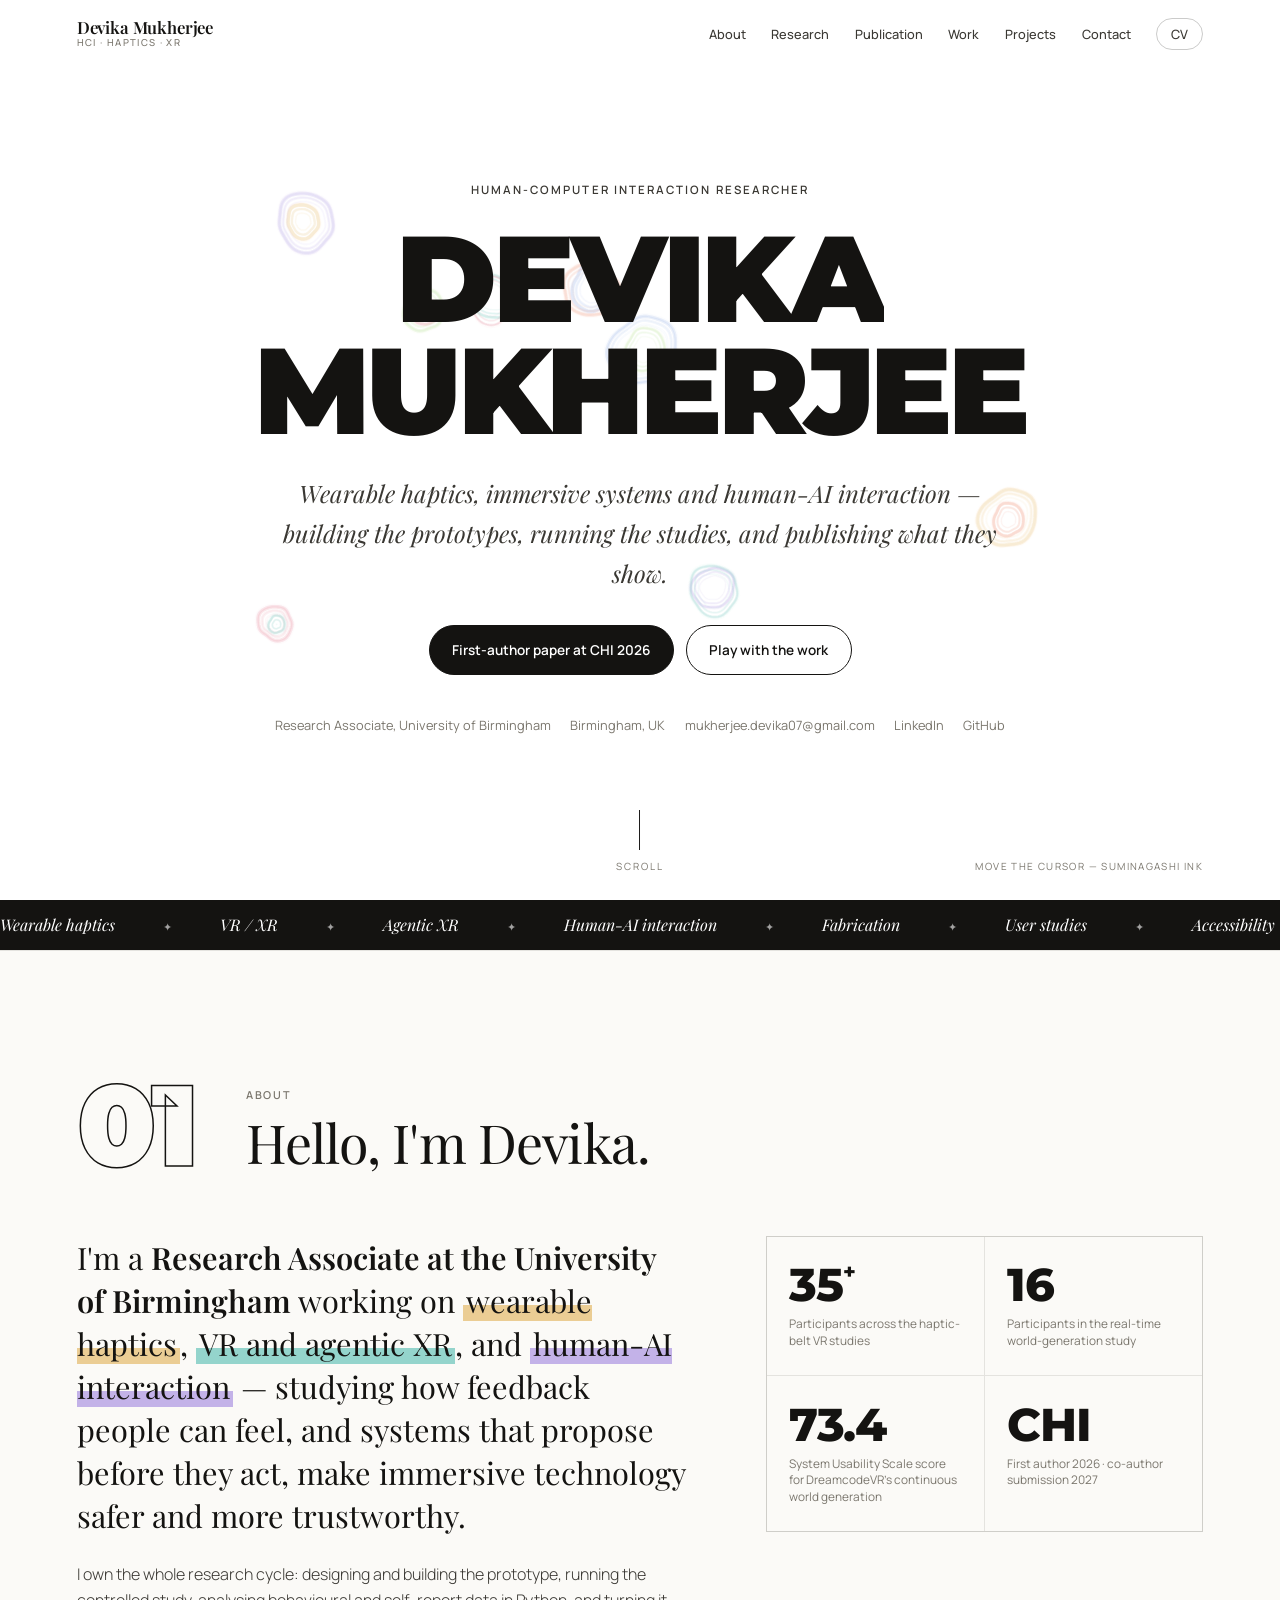
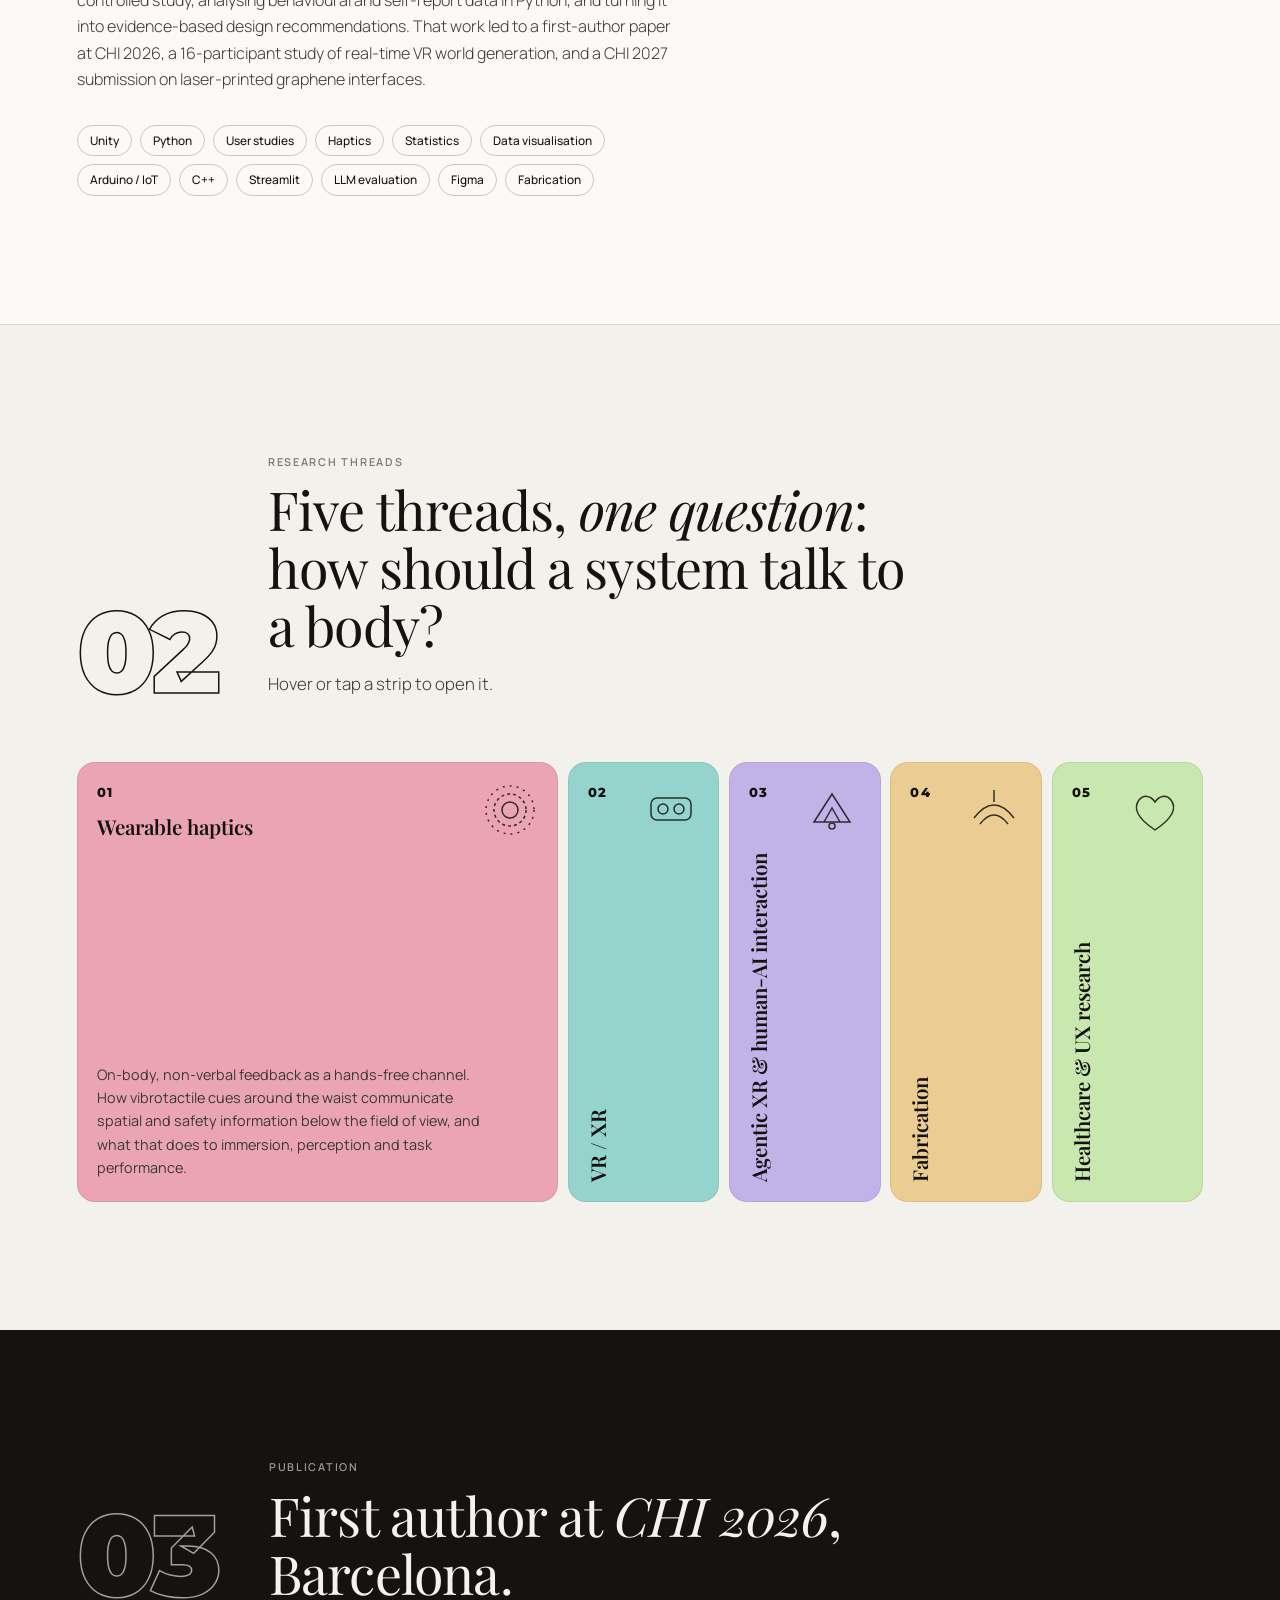
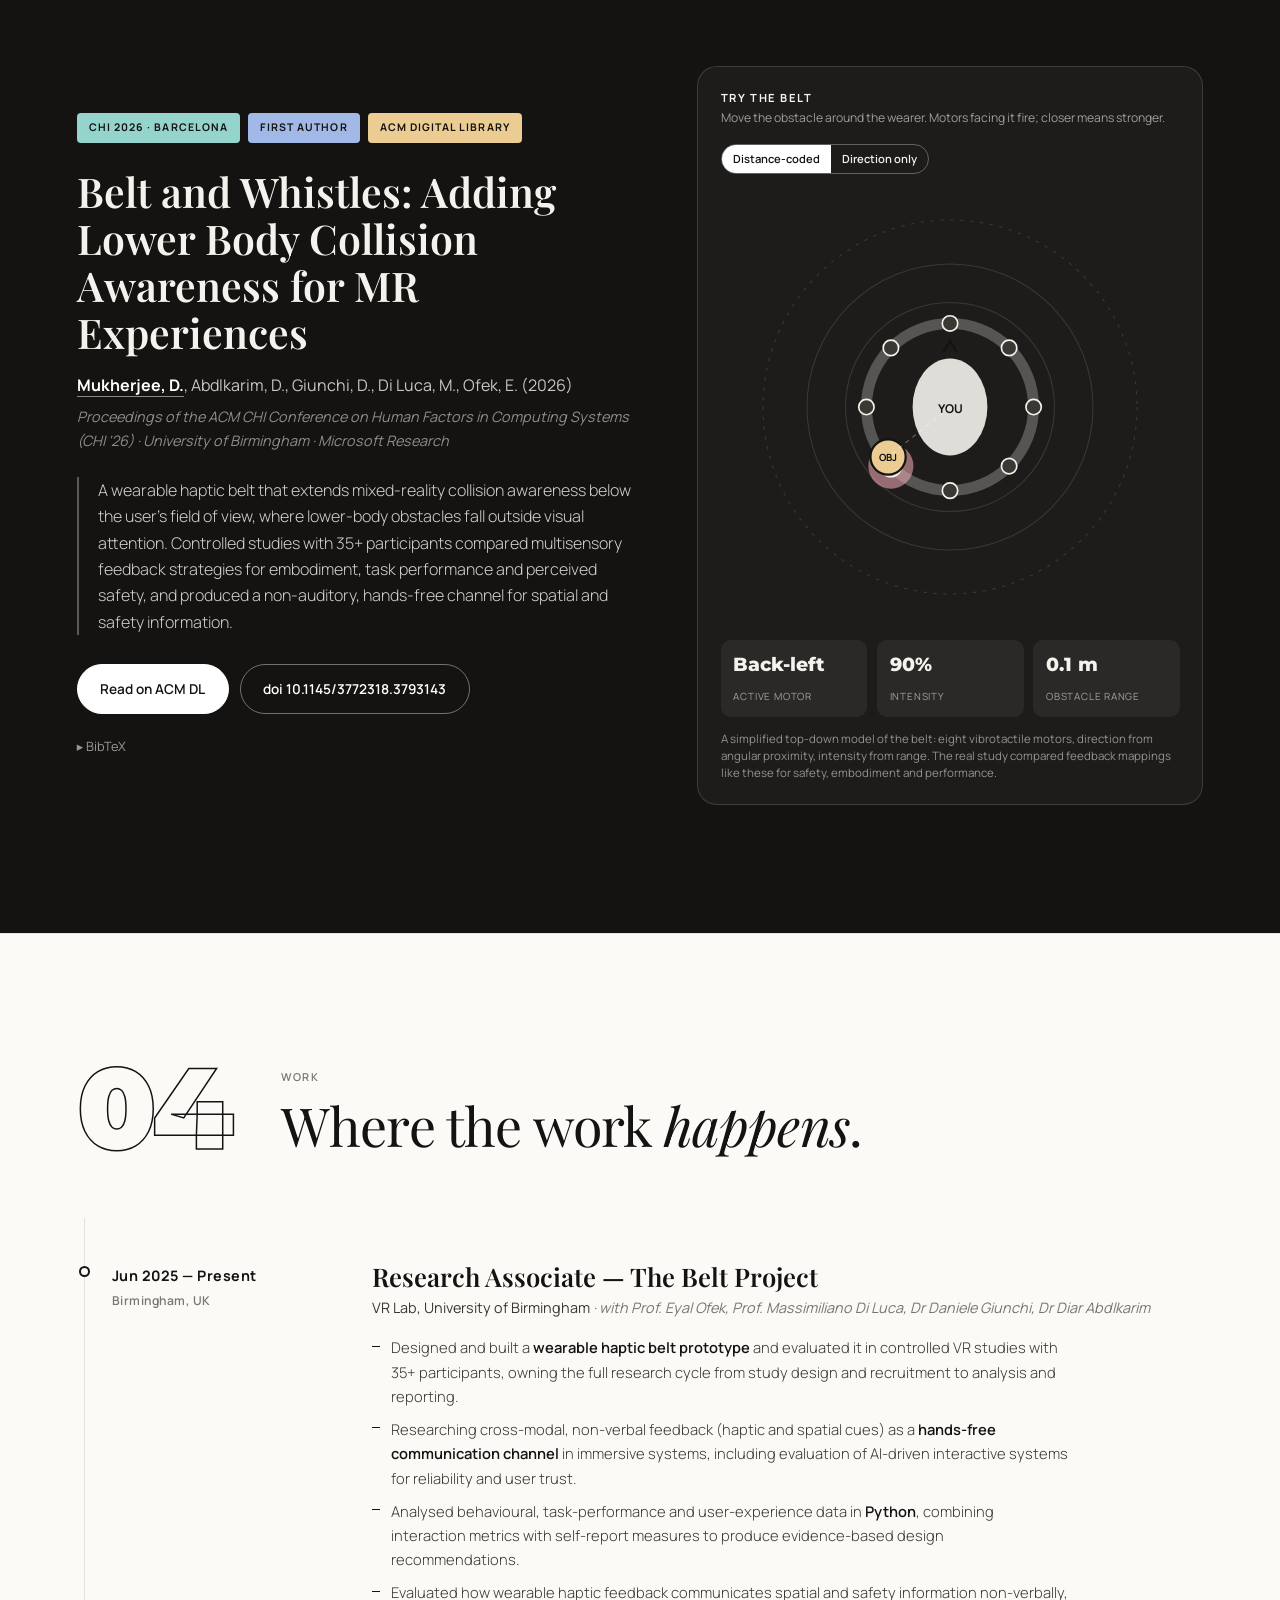
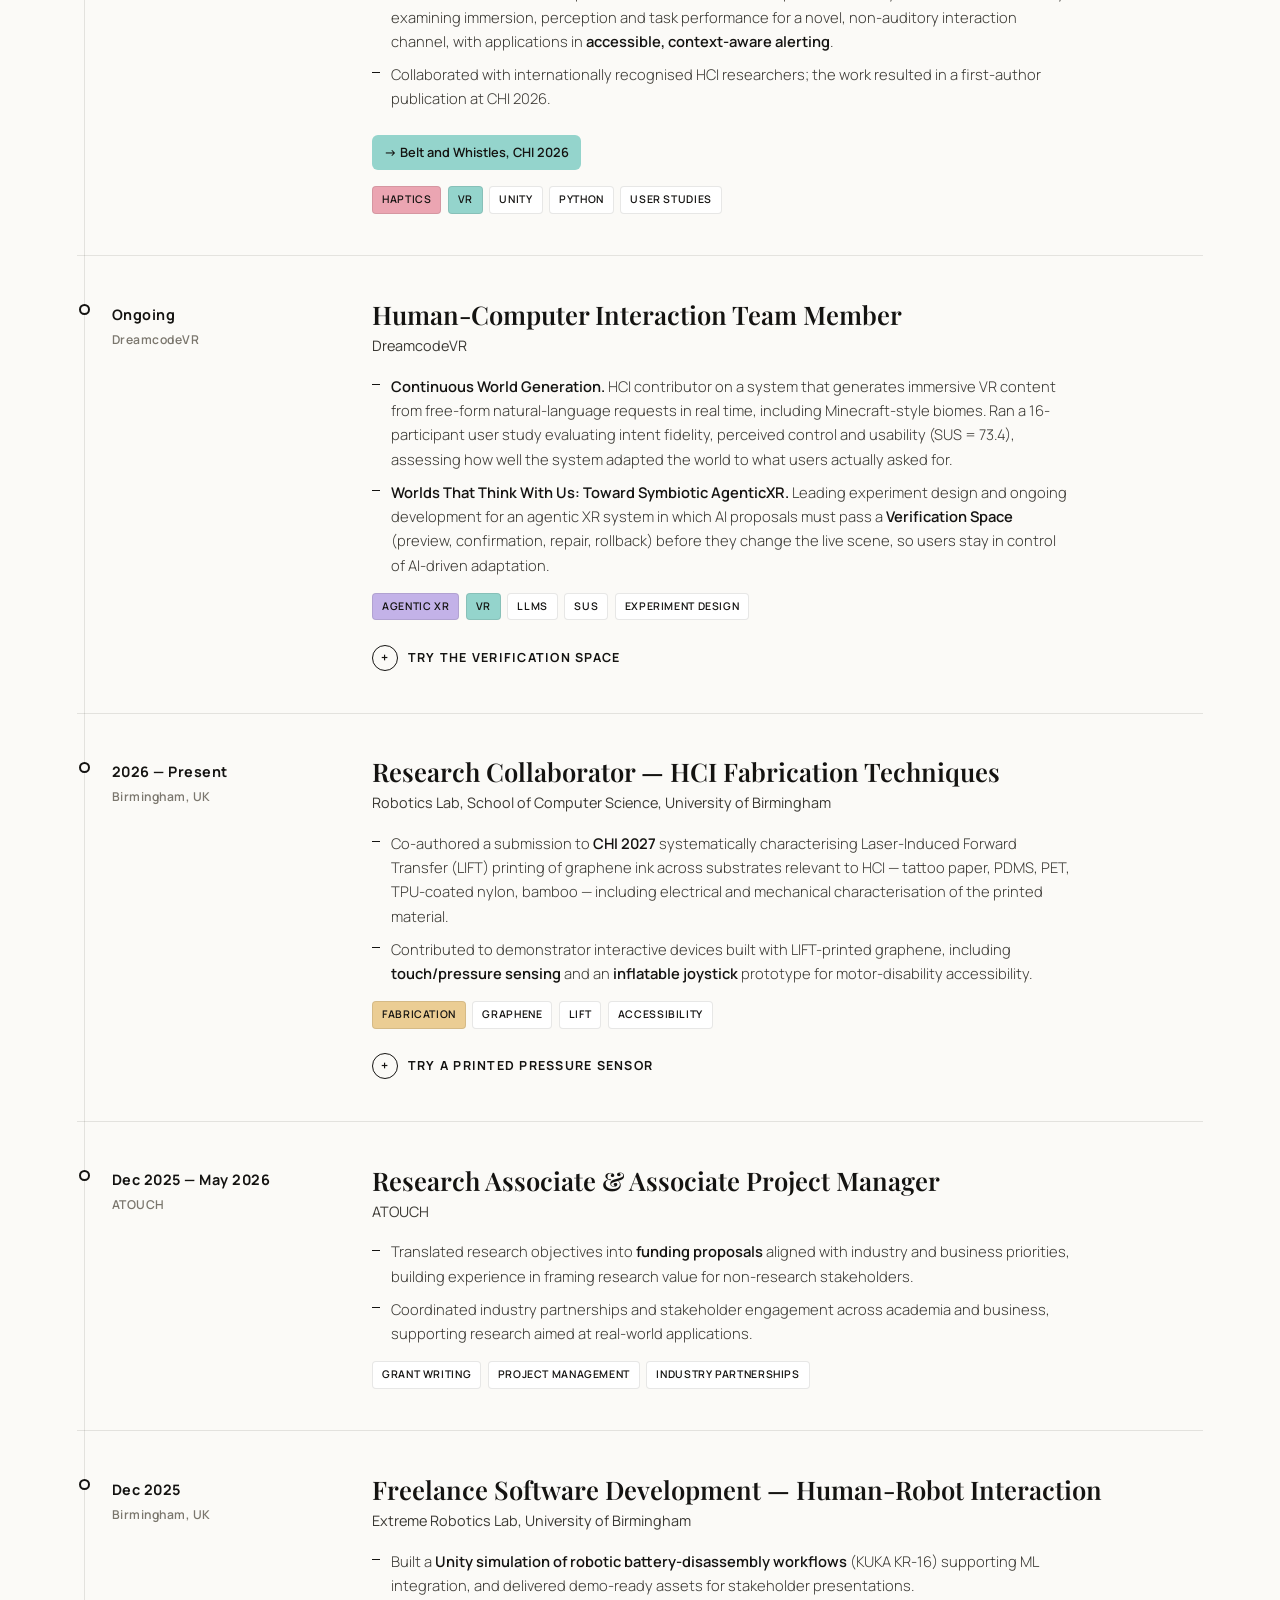
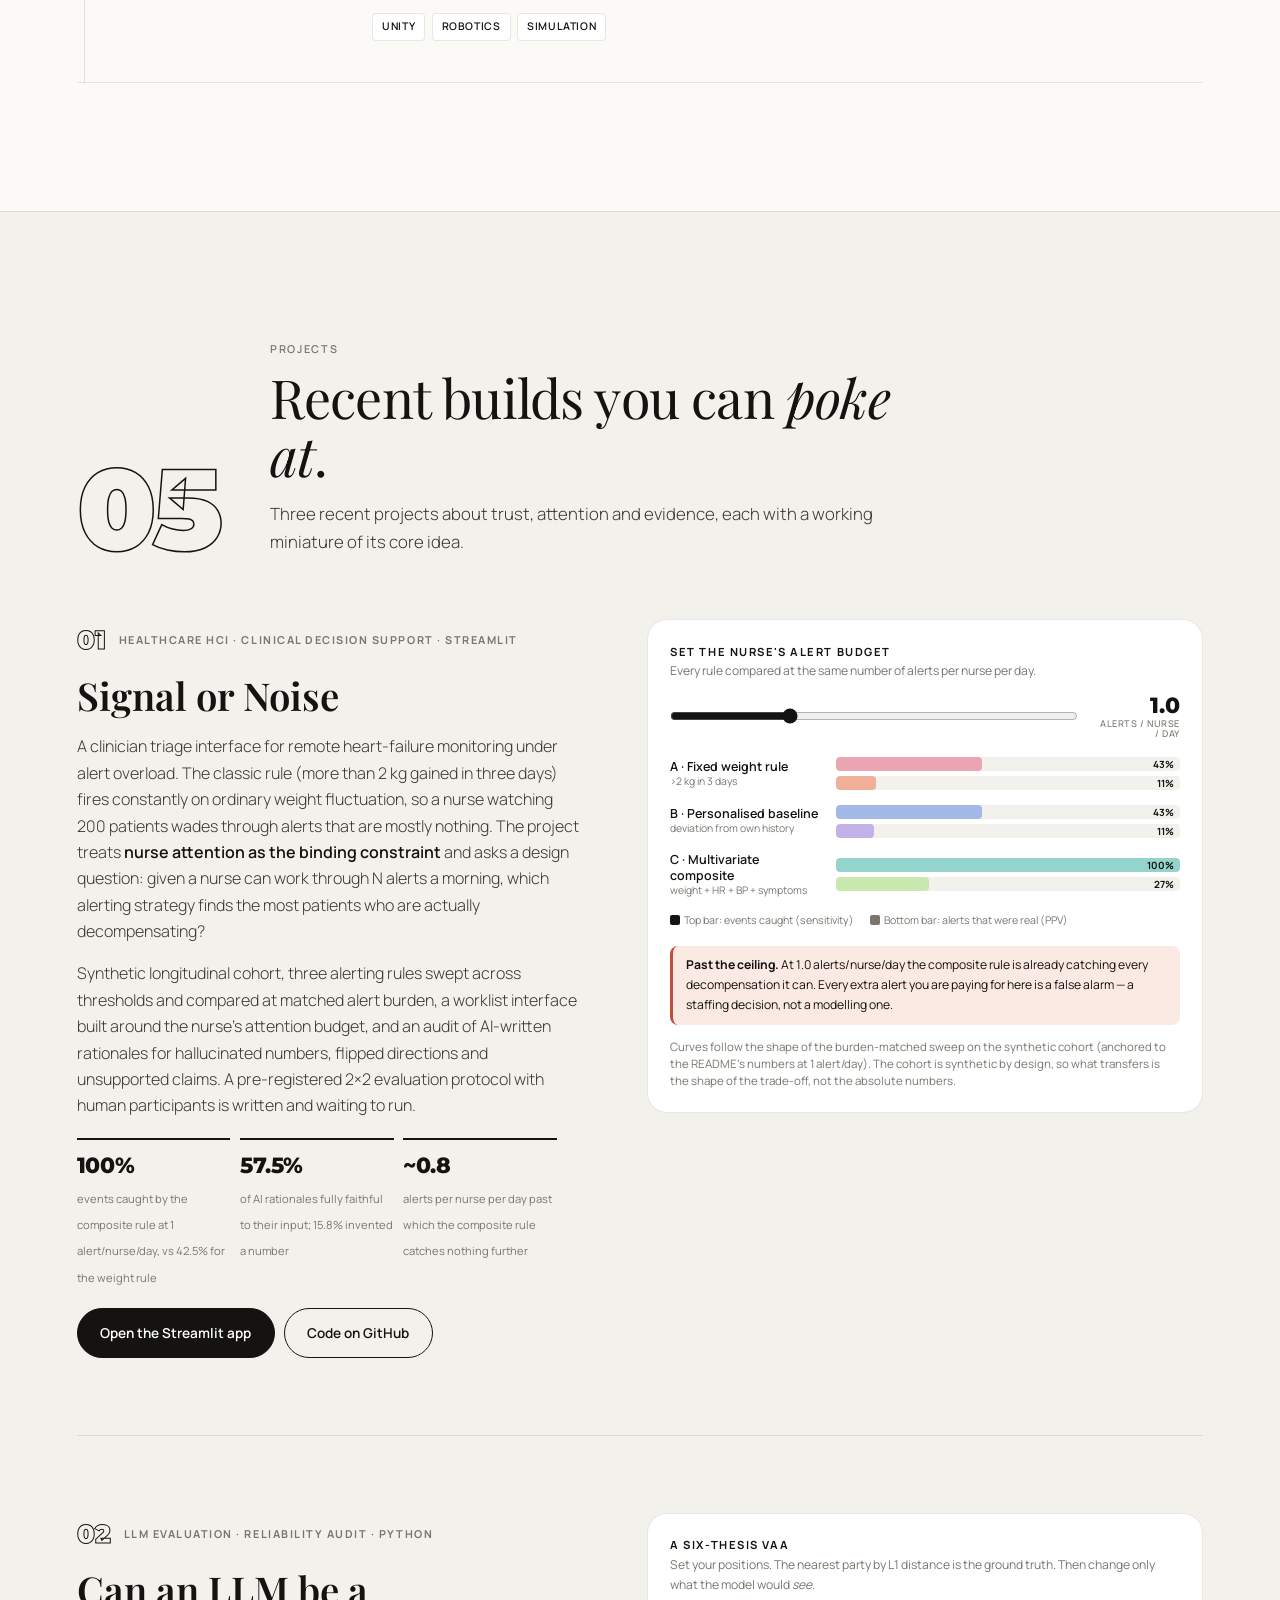
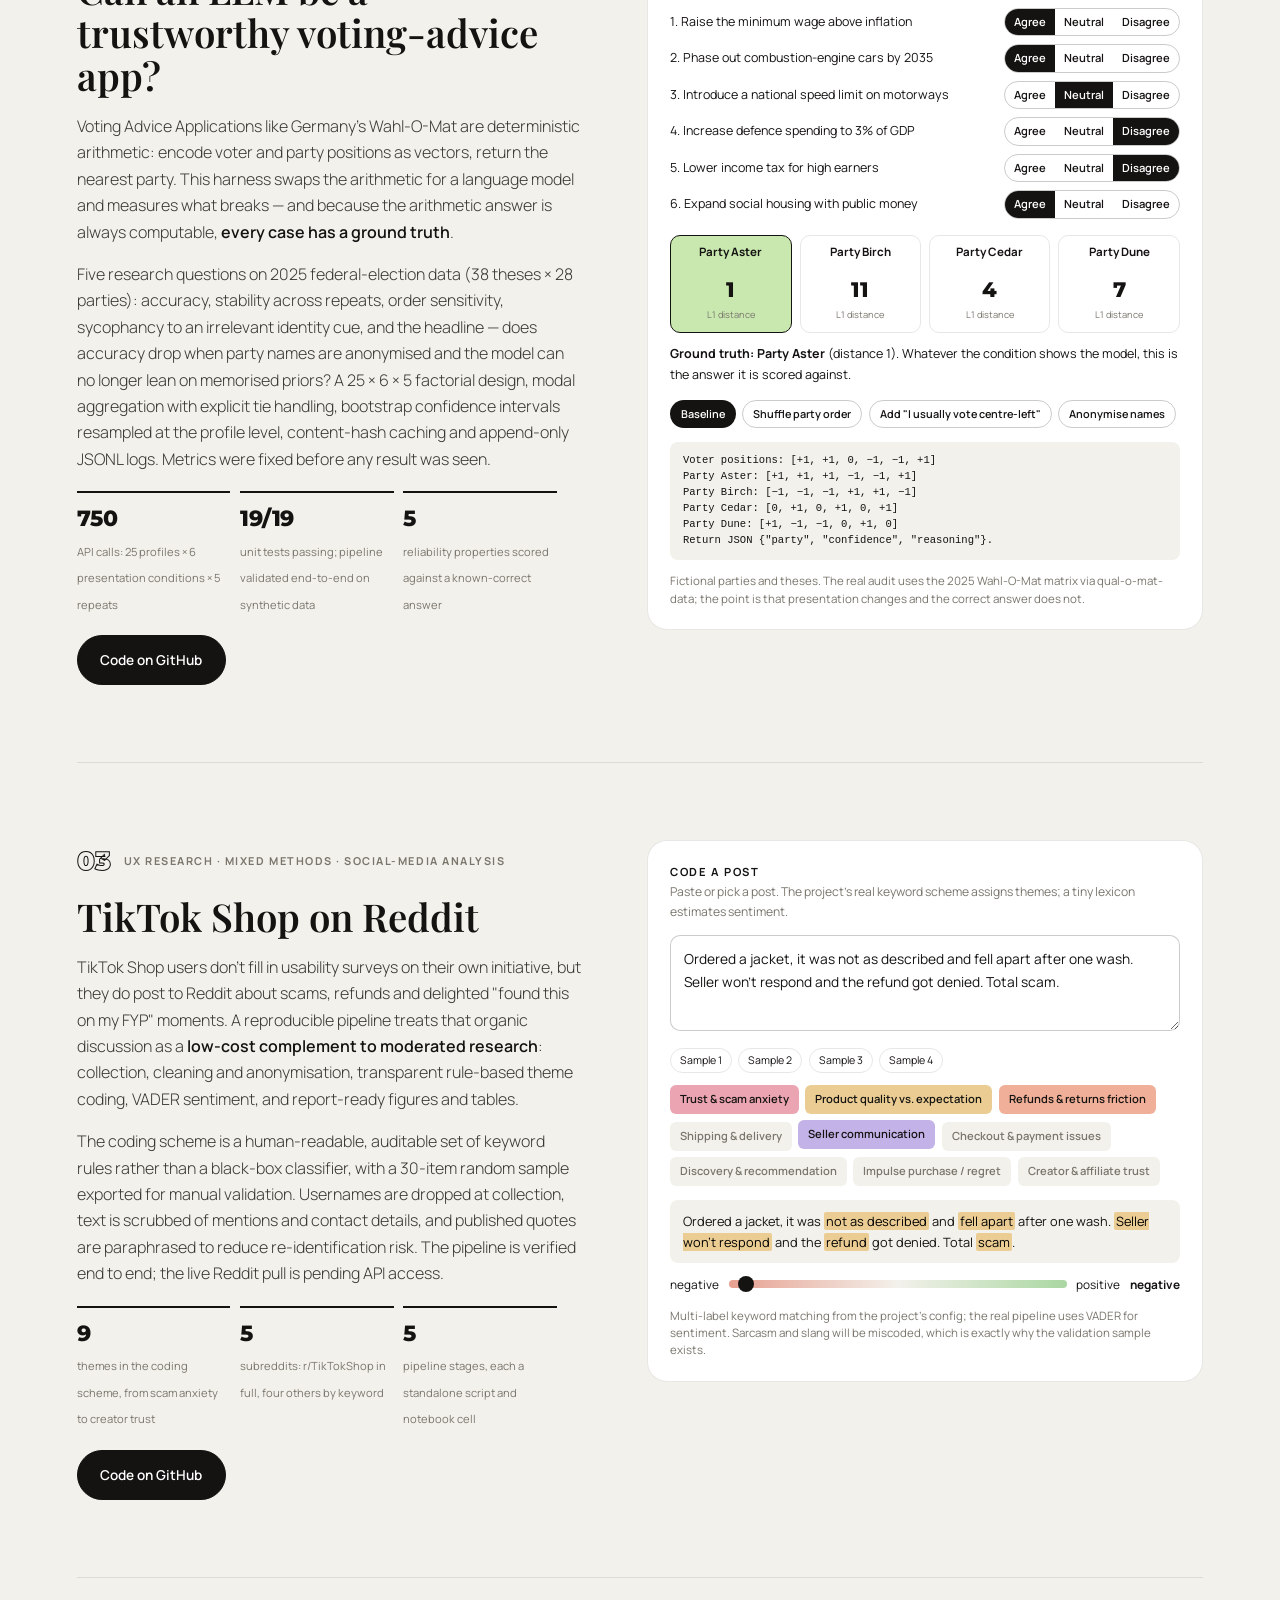
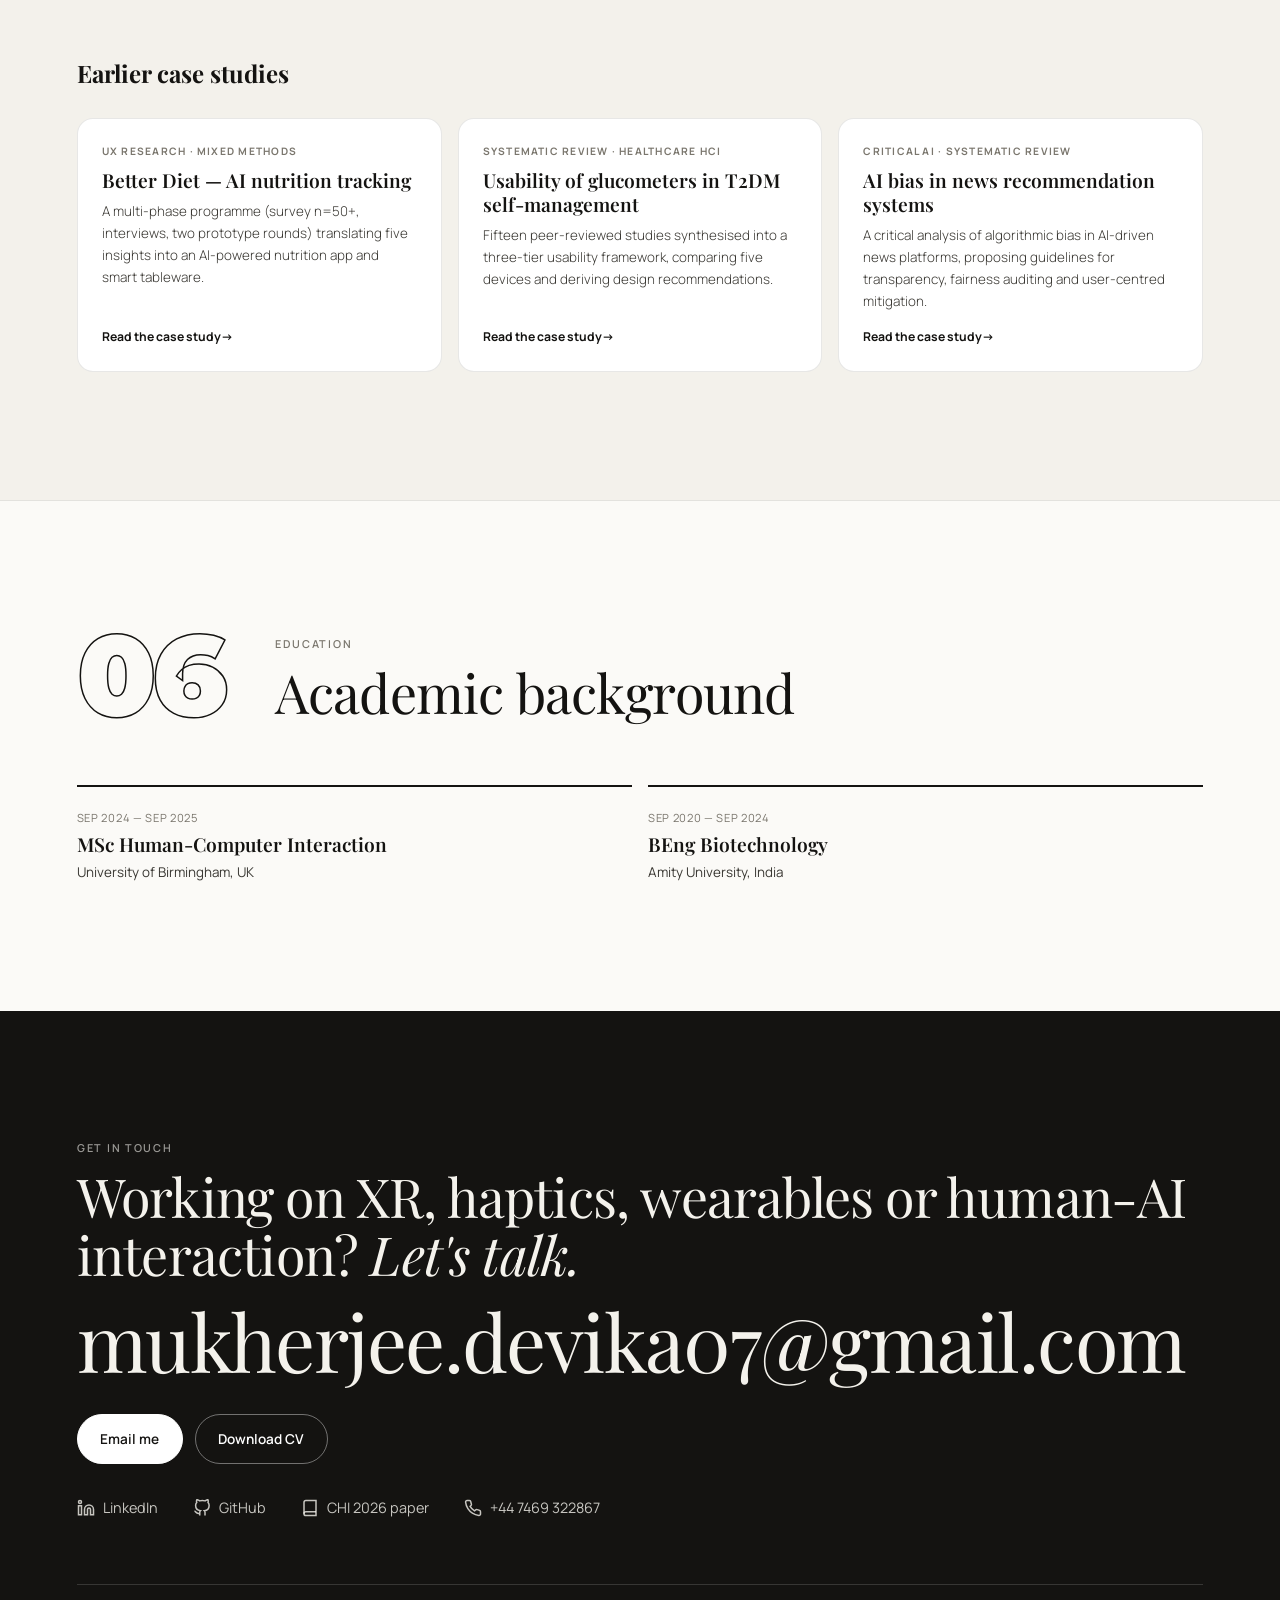
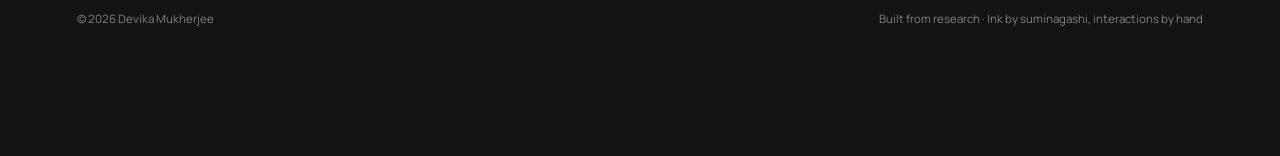
==== commit 508319b0: "Redesign: full-bleed layout, hero-only ink, interactive project demos - Suminagashi ink now lives on" ====
--- a/index.html
+++ b/index.html
@@ -4,796 +4,143 @@
 <meta charset="UTF-8">
 <meta name="viewport" content="width=device-width, initial-scale=1.0">
 <title>Devika Mukherjee — HCI Researcher · CHI 2026</title>
-<meta name="description" content="Devika Mukherjee — Human-Computer Interaction Researcher and Research Associate at the University of Birmingham, first-author at CHI 2026. Working at the intersection of HCI, VR, wearable haptics, fabrication, and Human-AI Interaction.">
+<meta name="description" content="Devika Mukherjee — Human-Computer Interaction researcher at the University of Birmingham. Wearable haptics, VR/XR, agentic XR, fabrication and human-AI interaction. First author at CHI 2026.">
 <link rel="preconnect" href="https://fonts.googleapis.com">
 <link rel="preconnect" href="https://fonts.gstatic.com" crossorigin>
-<link href="https://fonts.googleapis.com/css2?family=Playfair+Display:ital,wght@0,400;0,600;0,700;1,400;1,600&family=Manrope:wght@300;400;500;600;700&family=Montserrat:wght@700;800;900&display=swap" rel="stylesheet">
-<style>
-  *, *::before, *::after { box-sizing: border-box; margin: 0; padding: 0; }
-
-  :root {
-    --white: #ffffff;
-    --ink: #1A1814;
-    --ink-mid: #3D3930;
-    --ink-light: #7A756C;
-    --accent: #2C2C2C;
-    --accent-soft: rgba(44,44,44,0.07);
-    --accent-border: rgba(44,44,44,0.18);
-    --divider: rgba(26,24,20,0.09);
-    --ink-border: rgba(255,255,255,0.1);
-    --panel-bg: rgba(255,255,255,0.97);
-    --panel-shadow: 0 4px 40px rgba(0,0,0,0.07);
-    --panel-radius: 28px;
-    --serif: 'Playfair Display', Georgia, serif;
-    --sans: 'Manrope', system-ui, sans-serif;
-  }
-
-  html { font-size: 16px; scroll-behavior: smooth; }
-  body {
-    font-family: var(--sans);
-    background: transparent;
-    color: var(--ink);
-    line-height: 1.7;
-    -webkit-font-smoothing: antialiased;
-    position: relative;
-    z-index: 1;
-    /* Side padding exposes canvas on left and right of floating panels */
-    padding: 0 1.25rem;
-  }
-
-  a { color: var(--ink-mid); text-decoration: none; }
-  a:hover { color: var(--ink); }
-
-  /* ——— SUMINAGASHI CANVAS ——— */
-  #suminagashi-canvas {
-    position: fixed;
-    top: 0; left: 0;
-    width: 100vw; height: 100vh;
-    z-index: 0;
-    pointer-events: none;
-  }
-
-  /* ——— NAV — always frosted glass ——— */
-  .nav {
-    position: fixed;
-    top: 0; left: 0; right: 0;
-    z-index: 100;
-    padding: 0.9rem 2rem;
-    background: rgba(255,255,255,0.88);
-    backdrop-filter: blur(14px);
-    -webkit-backdrop-filter: blur(14px);
-    border-bottom: 1px solid rgba(0,0,0,0.07);
-  }
-  .nav-inner {
-    max-width: 900px;
-    margin: 0 auto;
-    display: flex;
-    justify-content: space-between;
-    align-items: center;
-    gap: 2rem;
-  }
-  .nav-brand {
-    font-family: var(--serif);
-    font-size: 1.05rem;
-    font-weight: 600;
-    color: var(--ink);
-  }
-  .nav-links {
-    display: flex;
-    gap: 1.75rem;
-    list-style: none;
-    align-items: center;
-  }
-  .nav-links a {
-    font-size: 0.82rem;
-    font-weight: 500;
-    color: var(--ink-mid);
-    transition: color 0.2s;
-    position: relative;
-  }
-  .nav-links a:hover { color: var(--ink); }
-  .nav-links a:not(.nav-cv)::after {
-    content: '';
-    position: absolute;
-    left: 0; bottom: -3px;
-    width: 100%; height: 1.5px;
-    background: var(--ink);
-    transform: scaleX(0);
-    transform-origin: left;
-    transition: transform 0.32s cubic-bezier(.16,1,.3,1);
-  }
-  .nav-links a:not(.nav-cv):hover::after { transform: scaleX(1); }
-  .nav-cv {
-    padding: 5px 13px;
-    border: 1px solid var(--accent-border);
-    border-radius: 4px;
-    color: var(--accent) !important;
-    transition: all 0.2s;
-  }
-  .nav-cv:hover { background: var(--accent); color: #fff !important; border-color: var(--accent); }
-  @media (max-width: 760px) {
-    .nav-links { gap: 1rem; }
-    .nav-links li:not(.nav-cv-li) { display: none; }
-  }
-
-  /* ——— HERO — transparent, canvas shows through ——— */
-  .hero {
-    max-width: none;
-    margin: 4.5rem 0 0;
-    padding: 4rem 0 2.5rem;
-    background: none;
-    box-shadow: none;
-    border-radius: 0;
-    position: relative;
-  }
-  .hero-grid {
-    max-width: none;
-    margin: 0;
-    text-align: center;
-  }
-
-  .chi-chip {
-    display: inline-flex;
-    align-items: center;
-    gap: 10px;
-    font-size: 0.68rem;
-    font-weight: 600;
-    letter-spacing: 0.12em;
-    text-transform: uppercase;
-    color: var(--accent);
-    border: 1px solid var(--accent-border);
-    padding: 6px 14px;
-    border-radius: 4px;
-    margin-bottom: 1.75rem;
-    background: var(--accent-soft);
-  }
-  .chi-chip::before {
-    content: '';
-    width: 6px; height: 6px;
-    border-radius: 50%;
-    background: var(--accent);
-    flex-shrink: 0;
-  }
-
-  .hero h1 {
-    font-family: 'Montserrat', var(--sans);
-    font-size: clamp(2.8rem, 9.4vw, 13rem);
-    font-weight: 900;
-    text-transform: uppercase;
-    line-height: 1;
-    letter-spacing: -0.03em;
-    margin-bottom: 0.75rem;
-    color: var(--ink);
-  }
-  .hero-role {
-    font-size: 1.05rem;
-    font-weight: 300;
-    color: var(--ink-mid);
-    margin-bottom: 1.5rem;
-    max-width: 620px;
-    margin-left: auto;
-    margin-right: auto;
-    line-height: 1.65;
-  }
-  .hero-info-row {
-    display: flex;
-    flex-direction: column;
-    align-items: center;
-    gap: 1rem;
-    margin-top: 0.25rem;
-  }
-  .hero-info-row .chi-chip { margin-bottom: 0; }
-  .hero-meta-inline {
-    font-size: 0.82rem;
-    color: var(--ink-mid);
-    line-height: 1.5;
-  }
-  .hero-meta-inline a { color: var(--ink-mid); }
-  .hero-meta-inline a:hover { color: var(--ink); }
-  .hero-cta-row {
-    display: flex;
-    flex-wrap: wrap;
-    gap: 0.75rem;
-    justify-content: center;
-  }
-  .btn {
-    display: inline-flex;
-    align-items: center;
-    gap: 8px;
-    font-family: var(--sans);
-    font-size: 0.85rem;
-    font-weight: 500;
-    padding: 0.7rem 1.2rem;
-    border-radius: 6px;
-    transition: all 0.2s;
-    border: 1px solid transparent;
-    cursor: pointer;
-  }
-  .btn-primary { background: var(--accent); color: #fff; }
-  .btn-primary:hover { background: var(--ink); color: #fff; transform: translateY(-1px); }
-  .btn-ghost { background: transparent; color: var(--ink); border-color: var(--accent-border); }
-  .btn-ghost:hover { background: var(--accent-soft); color: var(--ink); border-color: var(--accent); }
-
-  .hero-meta {
-    display: grid;
-    grid-template-columns: repeat(auto-fit, minmax(130px, 1fr));
-    gap: 1.25rem 2rem;
-    padding-top: 1.75rem;
-    border-top: 1px solid var(--divider);
-    text-align: left;
-    max-width: 580px;
-    margin-left: auto;
-    margin-right: auto;
-  }
-  .meta-label {
-    font-size: 0.63rem;
-    font-weight: 600;
-    letter-spacing: 0.1em;
-    text-transform: uppercase;
-    color: var(--ink-light);
-    margin-bottom: 4px;
-  }
-  .meta-value { font-size: 0.86rem; color: var(--ink-mid); line-height: 1.4; }
-  .meta-value a { color: var(--ink-mid); }
-  .meta-value a:hover { color: var(--ink); }
-
-  /* ——— SECTION PANELS — floating white cards ——— */
-  .container { max-width: none; margin: 0; padding: 0; }
-  .container-narrow { max-width: none; margin: 0; padding: 0; }
-
-  .section {
-    max-width: 900px;
-    margin: 0 auto 1.75rem;
-    border-radius: var(--panel-radius);
-    padding: 3.5rem;
-    background: var(--panel-bg);
-    box-shadow: var(--panel-shadow);
-    border-bottom: none;
-  }
-  /* Projects section gets a bit more width for the grid */
-  #projects { max-width: 1060px; }
-
-  .section-label {
-    display: inline-flex;
-    align-items: center;
-    gap: 10px;
-    font-size: 0.63rem;
-    font-weight: 600;
-    letter-spacing: 0.12em;
-    text-transform: uppercase;
-    color: var(--accent);
-    margin-bottom: 0.6rem;
-  }
-  .section-label::before { content: ''; width: 24px; height: 1px; background: var(--accent); }
-  .section-title {
-    font-family: var(--serif);
-    font-size: clamp(1.75rem, 3.5vw, 2.5rem);
-    font-weight: 400;
-    line-height: 1.2;
-    letter-spacing: -0.01em;
-    margin-bottom: 1.5rem;
-    color: var(--ink);
-  }
-  .section-title em { font-style: italic; color: var(--ink); }
-  .section-body { font-size: 1rem; font-weight: 300; color: var(--ink-mid); line-height: 1.85; }
-
-  /* ——— ABOUT ——— */
-  .about-body {
-    font-family: var(--serif);
-    font-size: clamp(1.1rem, 2vw, 1.38rem);
-    font-weight: 400;
-    line-height: 1.6;
-    color: var(--ink);
-    margin-bottom: 1.75rem;
-  }
-  .about-body strong { font-weight: 600; font-style: italic; }
-  .about-body em { font-style: italic; }
-  .about-skills { display: flex; flex-wrap: wrap; gap: 0.5rem; margin-top: 2rem; }
-  .skill-chip {
-    font-size: 0.75rem;
-    font-weight: 500;
-    color: var(--ink-mid);
-    background: #fff;
-    border: 1px solid var(--accent-border);
-    padding: 5px 11px;
-    border-radius: 20px;
-  }
-
-  /* ——— RESEARCH INTERESTS — orbiting system ——— */
-  .research-layout {
-    display: flex;
-    align-items: center;
-    gap: 3rem;
-    margin-top: 0.5rem;
-  }
-  .research-text { flex: 1 1 380px; min-width: 0; }
-  .thread-list { list-style: none; margin-top: 2rem; }
-  .thread-item { border-top: 1px solid var(--divider); padding: 0.9rem 0; }
-  .thread-item:last-child { border-bottom: 1px solid var(--divider); }
-  .thread-title {
-    font-family: var(--serif);
-    font-size: 0.95rem;
-    font-weight: 600;
-    color: var(--ink);
-    margin-bottom: 0.25rem;
-  }
-  .thread-body { font-size: 0.8rem; color: var(--ink-light); line-height: 1.55; }
-
-  .research-orbit { flex: 0 0 260px; width: 260px; }
-  .orbit-wrap { position: relative; width: 100%; aspect-ratio: 1; margin: 0 auto; }
-  .orbit-ring {
-    position: absolute;
-    inset: 14%;
-    border: 1px dashed var(--accent-border);
-    border-radius: 50%;
-    animation: orbitSpin 90s linear infinite;
-  }
-  .orbit-core {
-    position: absolute;
-    left: 50%; top: 50%;
-    width: 34%; height: 34%;
-    transform: translate(-50%, -50%);
-    border-radius: 50%;
-    background: var(--accent-soft);
-    display: flex;
-    align-items: center;
-    justify-content: center;
-    text-align: center;
-  }
-  .orbit-core span {
-    font-family: var(--sans);
-    font-size: 0.56rem;
-    font-weight: 600;
-    letter-spacing: 0.07em;
-    text-transform: uppercase;
-    color: var(--accent);
-    line-height: 1.4;
-  }
-  .orbit-rotor { position: absolute; inset: 0; animation: orbitSpin 90s linear infinite; }
-  .orbit-node { position: absolute; transform: translate(-50%, -50%); }
-  .orbit-node-inner {
-    display: flex;
-    flex-direction: column;
-    align-items: center;
-    gap: 0.35rem;
-    animation: orbitSpinRev 90s linear infinite;
-  }
-  .orbit-dot {
-    width: 9px; height: 9px;
-    border-radius: 50%;
-    background: var(--panel-bg);
-    border: 2px solid var(--accent);
-  }
-  .orbit-label {
-    font-size: 0.62rem;
-    font-weight: 600;
-    color: var(--ink);
-    text-align: center;
-    max-width: 92px;
-    line-height: 1.25;
-    background: var(--panel-bg);
-    padding: 3px 7px;
-    border-radius: 8px;
-    box-shadow: 0 2px 8px rgba(26,24,20,0.08);
-  }
-  @keyframes orbitSpin { to { transform: rotate(360deg); } }
-  @keyframes orbitSpinRev { to { transform: rotate(-360deg); } }
-  @media (max-width: 760px) {
-    .research-layout { flex-direction: column; }
-    .research-orbit { width: 220px; flex: 0 0 auto; margin: 0 auto 0.5rem; }
-  }
-
-  /* ——— FEATURED PUBLICATION ——— */
-  .pub-feature {
-    background: var(--ink);
-    color: #F8F5EF;
-    border-radius: 16px;
-    padding: clamp(2rem, 4vw, 3rem);
-    margin-top: 2.5rem;
-    position: relative;
-    overflow: hidden;
-  }
-  .pub-feature::before {
-    content: '';
-    position: absolute;
-    top: -50px; right: -80px;
-    width: 360px; height: 360px;
-    border-radius: 50%;
-    background: radial-gradient(circle, rgba(255,255,255,0.04) 0%, transparent 70%);
-    pointer-events: none;
-  }
-  .pub-feature-inner { position: relative; z-index: 1; }
-  .pub-badge-row { display: flex; flex-wrap: wrap; gap: 0.6rem; margin-bottom: 1.75rem; align-items: center; }
-  .pub-badge {
-    display: inline-flex;
-    align-items: center;
-    gap: 8px;
-    font-size: 0.68rem;
-    font-weight: 600;
-    letter-spacing: 0.1em;
-    text-transform: uppercase;
-    padding: 7px 14px;
-    border-radius: 4px;
-    background: #C4FAF8;
-    color: var(--ink);
-  }
-  .pub-badge.outline { background: #C4FAF8; border: none; color: var(--ink); }
-  .pub-badge.first-author { background: #AFCBFF; color: var(--ink); }
-  .pub-feature h3 {
-    font-family: var(--serif);
-    font-size: clamp(1.5rem, 3vw, 2.2rem);
-    font-weight: 600;
-    line-height: 1.2;
-    margin-bottom: 1rem;
-    color: #F8F5EF;
-  }
-  .pub-authors { font-size: 0.93rem; color: rgba(248,245,239,0.78); line-height: 1.7; margin-bottom: 0.5rem; }
-  .pub-authors strong { color: #F8F5EF; border-bottom: 1px solid rgba(255,255,255,0.4); padding-bottom: 1px; font-weight: 600; }
-  .pub-venue { font-size: 0.86rem; color: rgba(248,245,239,0.55); font-style: italic; margin-bottom: 1.75rem; line-height: 1.6; }
-  .pub-abstract {
-    font-size: 0.95rem;
-    color: rgba(248,245,239,0.82);
-    line-height: 1.8;
-    margin-bottom: 2rem;
-    padding-left: 1.25rem;
-    border-left: 2px solid rgba(255,255,255,0.3);
-  }
-  .pub-cta { display: flex; flex-wrap: wrap; gap: 0.75rem; margin-bottom: 1.75rem; }
-  .pub-feature .btn-primary { background: rgba(255,255,255,0.15); border: 1px solid rgba(255,255,255,0.3); color: #F8F5EF; }
-  .pub-feature .btn-primary:hover { background: rgba(255,255,255,0.25); color: #F8F5EF; }
-  .pub-feature .btn-ghost { color: rgba(248,245,239,0.75); border-color: rgba(248,245,239,0.25); }
-  .pub-feature .btn-ghost:hover { background: rgba(255,255,255,0.08); color: #F8F5EF; border-color: rgba(248,245,239,0.5); }
-  .pub-affiliation { font-size: 0.76rem; color: rgba(248,245,239,0.45); letter-spacing: 0.04em; padding-top: 1.5rem; border-top: 1px solid var(--ink-border); }
-  details.bibtex { margin-top: 1rem; }
-  details.bibtex summary {
-    cursor: pointer; font-size: 0.8rem; color: rgba(248,245,239,0.55); transition: color 0.15s;
-    list-style: none; display: inline-flex; align-items: center; gap: 6px;
-  }
-  details.bibtex summary::-webkit-details-marker { display: none; }
-  details.bibtex summary::before { content: '▸'; font-size: 0.7rem; transition: transform 0.2s; }
-  details.bibtex[open] summary::before { transform: rotate(90deg); }
-  details.bibtex summary:hover { color: rgba(248,245,239,0.9); }
-  details.bibtex pre {
-    margin-top: 0.75rem; padding: 1rem 1.25rem;
-    background: rgba(255,255,255,0.04); border: 1px solid var(--ink-border); border-radius: 8px;
-    font-family: 'Courier New', monospace; font-size: 0.74rem; color: rgba(248,245,239,0.75);
-    line-height: 1.6; overflow-x: auto; white-space: pre-wrap;
-  }
-
-  /* ——— WORK / TIMELINE ——— */
-  .timeline { margin-top: 2.5rem; position: relative; background: #fff; border-radius: 16px; padding: 0.5rem 1.5rem; }
-  .timeline::before {
-    content: ''; position: absolute; left: 11px; top: 12px; bottom: 12px;
-    width: 1px; background: var(--divider);
-  }
-  @media (min-width: 720px) { .timeline::before { left: 154px; } }
-  .timeline-item {
-    display: grid; grid-template-columns: 1fr; gap: 0.5rem;
-    padding: 1.5rem 0; border-bottom: 1px solid var(--divider);
-    position: relative; padding-left: 2.5rem;
-  }
-  @media (min-width: 720px) {
-    .timeline-item { grid-template-columns: 145px 1fr; gap: 2.5rem; padding-left: 0; }
-  }
-  .timeline-item:last-child { border-bottom: none; }
-  .timeline-item::before {
-    content: ''; position: absolute; left: 6px; top: 1.85rem;
-    width: 11px; height: 11px; border-radius: 50%;
-    background: var(--white); border: 2px solid var(--accent);
-  }
-  @media (min-width: 720px) { .timeline-item::before { left: 149px; } }
-  .timeline-item.highlight::before { background: var(--accent); }
-  .timeline-date { font-size: 0.76rem; font-weight: 600; color: var(--ink-light); letter-spacing: 0.02em; padding-top: 1.5rem; }
-  @media (max-width: 719px) { .timeline-date { padding-top: 0; } }
-  .timeline-content { padding-top: 1.4rem; }
-  @media (max-width: 719px) { .timeline-content { padding-top: 0; } }
-  .timeline-role { font-family: var(--serif); font-size: 1.12rem; font-weight: 600; margin-bottom: 0.2rem; line-height: 1.3; color: var(--ink); }
-  .timeline-org { font-size: 0.86rem; color: var(--ink-mid); font-weight: 500; margin-bottom: 0.85rem; }
-  .timeline-org em { font-style: italic; color: var(--ink-light); font-weight: 400; }
-  .timeline-bullets { list-style: none; margin-bottom: 0.5rem; }
-  .timeline-bullets li { font-size: 0.86rem; color: var(--ink-mid); line-height: 1.65; padding: 0.25rem 0 0.25rem 1rem; position: relative; }
-  .timeline-bullets li::before { content: '–'; position: absolute; left: 0; color: var(--ink-light); }
-  .timeline-callout {
-    display: inline-flex; align-items: center; gap: 6px; font-size: 0.76rem; font-weight: 500;
-    color: var(--accent); background: var(--accent-soft); padding: 5px 11px; border-radius: 4px;
-    margin-top: 0.6rem; border: 1px solid var(--accent-border);
-  }
-  .timeline-callout::before { content: '→'; font-weight: 600; }
-  .timeline-callout a { color: var(--accent); border-bottom: 1px solid currentColor; }
-  .timeline-supervisors { font-size: 0.78rem; color: var(--ink-light); font-style: italic; margin-bottom: 0.7rem; }
-
-  /* ——— PROJECTS ——— */
-  .projects-grid {
-    display: grid;
-    grid-template-columns: repeat(auto-fit, minmax(265px, 1fr));
-    gap: 1.5rem; margin-top: 2.5rem;
-  }
-  .project-card {
-    background: #fff; border: 1px solid var(--divider); border-radius: 14px;
-    padding: 1.75rem; transition: all 0.25s; position: relative;
-    display: flex; flex-direction: column; text-decoration: none; color: inherit; overflow: hidden;
-  }
-  .project-card::before {
-    content: ''; position: absolute; top: 0; left: 0; width: 4px; height: 100%;
-    background: var(--accent); transform: scaleY(0); transform-origin: top; transition: transform 0.3s;
-  }
-  .project-card:hover { transform: translateY(-4px); box-shadow: 0 16px 40px rgba(26,24,20,0.09); border-color: var(--accent); color: inherit; }
-  .project-card:hover::before { transform: scaleY(1); }
-  .project-tag { font-size: 0.63rem; font-weight: 600; letter-spacing: 0.1em; text-transform: uppercase; color: var(--accent); margin-bottom: 0.85rem; }
-  .project-title { font-family: var(--serif); font-size: 1.25rem; font-weight: 600; line-height: 1.25; margin-bottom: 0.65rem; color: var(--ink); }
-  .project-desc { font-size: 0.84rem; color: var(--ink-light); line-height: 1.65; margin-bottom: 1.25rem; flex: 1; }
-  .project-tech { display: flex; flex-wrap: wrap; gap: 0.4rem; margin-bottom: 1rem; }
-  .tech-chip { font-size: 0.68rem; font-weight: 500; color: var(--ink-mid); background: var(--accent-soft); padding: 3px 9px; border-radius: 12px; }
-  .project-cta { font-size: 0.8rem; font-weight: 600; color: var(--accent); display: inline-flex; align-items: center; gap: 6px; margin-top: auto; }
-  .project-cta::after { content: '→'; transition: transform 0.2s; }
-  .project-card:hover .project-cta::after { transform: translateX(3px); }
-  details.project-card { cursor: pointer; }
-  details.project-card summary { list-style: none; cursor: pointer; }
-  details.project-card summary::-webkit-details-marker { display: none; }
-  details.project-card[open] { grid-row: span 2; }
-  .hydrino-expand { margin-top: 1.25rem; padding-top: 1.25rem; border-top: 1px solid var(--divider); font-size: 0.84rem; color: var(--ink-mid); line-height: 1.7; }
-  .hydrino-expand p { margin-bottom: 0.75rem; }
-  .hydrino-expand .future-note { font-size: 0.76rem; color: var(--ink-light); font-style: italic; margin-top: 0.85rem; }
-
-  /* ——— EDUCATION ——— */
-  .education-grid { display: grid; grid-template-columns: repeat(auto-fit, minmax(260px, 1fr)); gap: 1.25rem; margin-top: 2.5rem; }
-  .edu-card { background: #fff; border: 1px solid var(--divider); border-radius: 12px; padding: 1.5rem 1.75rem; }
-  .edu-date { font-size: 0.73rem; font-weight: 600; color: var(--accent); letter-spacing: 0.05em; margin-bottom: 0.5rem; }
-  .edu-degree { font-family: var(--serif); font-size: 1.08rem; font-weight: 600; margin-bottom: 0.3rem; line-height: 1.3; color: var(--ink); }
-  .edu-school { font-size: 0.86rem; color: var(--ink-mid); }
-
-  /* ——— CONTACT — dark floating panel ——— */
-  .contact-section {
-    max-width: 900px;
-    margin: 0 auto 1.75rem;
-    border-radius: var(--panel-radius);
-    padding: 4.5rem 3.5rem 3rem;
-    background: var(--ink);
-    color: #F8F5EF;
-    text-align: center;
-    position: relative;
-    overflow: hidden;
-    z-index: 2;
-    box-shadow: var(--panel-shadow);
-  }
-  .contact-section::before {
-    content: ''; position: absolute; top: 50%; left: 50%;
-    transform: translate(-50%, -50%); width: 600px; height: 600px;
-    border-radius: 50%; background: radial-gradient(circle, rgba(255,255,255,0.05) 0%, transparent 60%);
-    pointer-events: none;
-  }
-  .contact-inner { max-width: 620px; margin: 0 auto; position: relative; }
-  .contact-eyebrow { font-size: 0.63rem; font-weight: 600; letter-spacing: 0.12em; text-transform: uppercase; color: #AFCBFF; margin-bottom: 0.75rem; }
-  .contact-title { font-family: var(--serif); font-size: clamp(2rem, 4vw, 2.7rem); font-weight: 400; line-height: 1.2; margin-bottom: 1rem; color: #F8F5EF; }
-  .contact-title em { font-style: italic; color: rgba(248,245,239,0.5); }
-  .contact-body { font-size: 0.95rem; color: rgba(248,245,239,0.7); line-height: 1.75; margin-bottom: 2.25rem; max-width: 500px; margin-left: auto; margin-right: auto; }
-  .contact-cta { display: flex; justify-content: center; gap: 0.75rem; flex-wrap: wrap; margin-bottom: 3rem; }
-  .contact-section .btn-primary { background: rgba(255,255,255,0.12); border: 1px solid rgba(255,255,255,0.25); color: #F8F5EF; }
-  .contact-section .btn-primary:hover { background: rgba(255,255,255,0.22); color: #F8F5EF; transform: translateY(-1px); }
-  .contact-section .btn-ghost { color: rgba(248,245,239,0.7); border-color: rgba(248,245,239,0.25); background: transparent; }
-  .contact-section .btn-ghost:hover { background: rgba(255,255,255,0.08); color: #F8F5EF; border-color: rgba(248,245,239,0.5); }
-  .contact-links { display: flex; justify-content: center; gap: 2rem; flex-wrap: wrap; padding-top: 2rem; border-top: 1px solid var(--ink-border); margin-top: 2rem; }
-  .contact-links a { font-size: 0.84rem; color: rgba(248,245,239,0.7); display: inline-flex; align-items: center; gap: 8px; transition: color 0.2s; }
-  .contact-links a:hover { color: #F8F5EF; }
-  .contact-links svg { width: 16px; height: 16px; }
-  .footer-bottom { text-align: center; font-size: 0.73rem; color: rgba(248,245,239,0.32); margin-top: 2.5rem; letter-spacing: 0.04em; }
-
-  /* ——— SCROLL REVEAL ——— */
-  .reveal { opacity: 0; transform: translateY(24px); transition: opacity 0.7s cubic-bezier(.16,1,.3,1), transform 0.7s cubic-bezier(.16,1,.3,1); will-change: opacity, transform; }
-  .reveal.in-view { opacity: 1; transform: none; }
-  .reveal[data-delay="1"] { transition-delay: 0.07s; }
-  .reveal[data-delay="2"] { transition-delay: 0.14s; }
-  .reveal[data-delay="3"] { transition-delay: 0.21s; }
-  .reveal[data-delay="4"] { transition-delay: 0.28s; }
-  .reveal[data-delay="5"] { transition-delay: 0.35s; }
-
-  /* ——— PANEL ENTRANCE ANIMATIONS ——— */
-  @keyframes panelSpin360 {
-    0%   { opacity: 0; transform: perspective(1400px) rotateY(-360deg) scale(0.88); }
-    55%  { opacity: 1; }
-    100% { opacity: 1; transform: perspective(1400px) rotateY(0deg) scale(1); }
-  }
-  @keyframes panelRiseIn {
-    from { opacity: 0; transform: translateY(52px) scale(0.96); }
-    to   { opacity: 1; transform: translateY(0) scale(1); }
-  }
-  @keyframes panelSlideLeft {
-    from { opacity: 0; transform: translateX(-48px); }
-    to   { opacity: 1; transform: translateX(0); }
-  }
-  @keyframes panelSlideRight {
-    from { opacity: 0; transform: translateX(48px); }
-    to   { opacity: 1; transform: translateX(0); }
-  }
-
-  .panel-spin { opacity: 0; transform: perspective(1400px) rotateY(-360deg) scale(0.88); }
-  .panel-spin.in-view { animation: panelSpin360 1s cubic-bezier(0.34, 1.38, 0.64, 1) forwards; }
-
-  .panel-rise { opacity: 0; transform: translateY(52px) scale(0.96); }
-  .panel-rise.in-view { animation: panelRiseIn 0.8s cubic-bezier(0.23, 1, 0.32, 1) forwards; }
-
-  /* ——— HERO FADE-IN ——— */
-  @keyframes fadeUp {
-    from { opacity: 0; transform: translateY(18px); }
-    to   { opacity: 1; transform: translateY(0); }
-  }
-  .hero-grid > * { animation: fadeUp 0.65s ease both; }
-  .hero-grid > *:nth-child(1) { animation-delay: 0.05s; }
-  .hero-grid > *:nth-child(2) { animation-delay: 0.15s; }
-  .hero-grid > *:nth-child(3) { animation-delay: 0.25s; }
-  .hero-grid > *:nth-child(4) { animation-delay: 0.35s; }
-
-  /* ——— CUSTOM CURSOR ——— */
-  .cursor-dot, .cursor-ring {
-    position: fixed; top: 0; left: 0; border-radius: 50%;
-    pointer-events: none; z-index: 9999; transform: translate(-50%, -50%);
-    opacity: 0; transition: opacity 0.3s ease;
-  }
-  .cursor-dot { width: 7px; height: 7px; background: var(--ink); }
-  .cursor-ring {
-    width: 32px; height: 32px; border: 1.5px solid rgba(26,24,20,0.25); background: transparent;
-    transition: opacity 0.3s ease, width 0.25s ease, height 0.25s ease, background 0.25s ease, border-color 0.25s ease;
-  }
-  .cursor-ring.hover { width: 52px; height: 52px; background: rgba(26,24,20,0.05); border-color: rgba(26,24,20,0.4); }
-  .cursor-dot.active, .cursor-ring.active { opacity: 1; }
-  @media (hover: hover) and (pointer: fine) {
-    body, a, button, summary, .btn, .skill-chip, details summary,
-    .project-card, .thread-item { cursor: none; }
-  }
-
-  /* ——— RESPONSIVE ——— */
-  @media (max-width: 640px) {
-    body { padding: 0 0.75rem; }
-    .section, .contact-section { border-radius: 18px; padding: 2rem; }
-    .hero { margin-top: 4rem; padding: 2.5rem 0 1.5rem; }
-    .hero h1 { font-size: clamp(2.4rem, 11vw, 5rem); }
-    .hero-meta-inline { display: none; }
-  }
-
-  @media (prefers-reduced-motion: reduce) {
-    .reveal, .panel-spin, .panel-rise { opacity: 1 !important; transform: none !important; transition: none !important; animation: none !important; }
-    .cursor-dot, .cursor-ring { transition: opacity 0.3s ease; }
-    .orbit-ring, .orbit-rotor, .orbit-node-inner { animation: none !important; }
-  }
-</style>
+<link href="https://fonts.googleapis.com/css2?family=Playfair+Display:ital,wght@0,400;0,600;0,700;1,400;1,600&family=Manrope:wght@300;400;500;600;700&family=Montserrat:wght@800;900&display=swap" rel="stylesheet">
+<link rel="stylesheet" href="assets/css/site.css">
 </head>
 <body>
 
-<!-- ——— SUMINAGASHI CANVAS ——— -->
-<canvas id="suminagashi-canvas" aria-hidden="true"></canvas>
-
-<!-- ——— NAVIGATION ——— -->
+<div class="progress" aria-hidden="true"></div>
+
 <nav class="nav" id="nav">
-  <div class="nav-inner">
-    <a href="#top" class="nav-brand">Devika Mukherjee</a>
-    <ul class="nav-links">
-      <li><a href="#about">About</a></li>
-      <li><a href="#research">Research</a></li>
-      <li><a href="#publications">Publications</a></li>
-      <li><a href="#work">Work</a></li>
-      <li><a href="#projects">Projects</a></li>
-      <li class="nav-cv-li"><a href="assets/resume.pdf" download="Devika_Mukherjee_CV.pdf" class="nav-cv">Download CV</a></li>
-    </ul>
-  </div>
+  <a href="#top" class="nav-brand">Devika Mukherjee<small>HCI · Haptics · XR</small></a>
+  <button class="nav-toggle" aria-label="Menu"><span></span><span></span><span></span></button>
+  <ul class="nav-links">
+    <li><a href="#about">About</a></li>
+    <li><a href="#research">Research</a></li>
+    <li><a href="#publication">Publication</a></li>
+    <li><a href="#work">Work</a></li>
+    <li><a href="#projects">Projects</a></li>
+    <li><a href="#contact">Contact</a></li>
+    <li><a href="assets/resume.pdf" download="Devika_Mukherjee_CV.pdf" class="nav-cv">CV</a></li>
+  </ul>
 </nav>
 
-<!-- ——— HERO ——— -->
+<!-- ============ HERO — the only place the ink lives ============ -->
 <header class="hero" id="top">
-  <div class="hero-grid">
-    <h1>Devika Mukherjee</h1>
-    <p class="hero-role">Human-Computer Interaction Researcher · <em style="font-style: italic; color: var(--ink-light);">VR · Haptics · Human-AI Interaction</em></p>
-    <div class="hero-info-row">
-      <span class="chi-chip">CHI 2026 · Barcelona · First-author publication</span>
-      <div class="hero-cta-row">
-        <a href="https://dl.acm.org/doi/10.1145/3772318.3793143" target="_blank" rel="noopener" class="btn btn-primary">Read the CHI paper →</a>
-        <a href="assets/resume.pdf" download="Devika_Mukherjee_CV.pdf" class="btn btn-ghost">Download CV</a>
-      </div>
-      <span class="hero-meta-inline">Research Associate, University of Birmingham &nbsp;·&nbsp; Birmingham, UK &nbsp;·&nbsp; <a href="mailto:mukherjee.devika07@gmail.com">mukherjee.devika07@gmail.com</a> &nbsp;·&nbsp; <a href="https://www.linkedin.com/in/devika-mukherjee-3bb5b020a" target="_blank" rel="noopener">LinkedIn</a></span>
-    </div>
-  </div>
+  <canvas id="ink" class="hero-ink" aria-hidden="true"></canvas>
+  <div class="hero-inner">
+    <p class="hero-eyebrow">Human-Computer Interaction Researcher</p>
+    <h1 class="hero-name" aria-label="Devika Mukherjee"><span class="word">Devika</span><span class="word">Mukherjee</span></h1>
+    <p class="hero-tag">Wearable haptics, immersive systems and human-AI interaction — building the prototypes, running the studies, and publishing what they show.</p>
+    <div class="hero-ctas">
+      <a href="#publication" class="btn btn-fill">First-author paper at CHI 2026</a>
+      <a href="#projects" class="btn btn-line">Play with the work</a>
+    </div>
+    <div class="hero-foot">
+      <span>Research Associate, University of Birmingham</span>
+      <span>Birmingham, UK</span>
+      <a href="mailto:mukherjee.devika07@gmail.com">mukherjee.devika07@gmail.com</a>
+      <a href="https://www.linkedin.com/in/devika-mukherjee-3bb5b020a" target="_blank" rel="noopener">LinkedIn</a>
+      <a href="https://github.com/devikamukherjee" target="_blank" rel="noopener">GitHub</a>
+    </div>
+  </div>
+  <div class="hero-scroll"><span></span>Scroll</div>
+  <div class="hero-hint">Move the cursor — suminagashi ink</div>
 </header>
 
-<!-- ——— ABOUT ——— -->
-<section class="section" id="about">
-  <div class="container-narrow">
-    <div class="section-label">About</div>
-    <h2 class="section-title">Hello, I'm Devika.</h2>
-    <p class="about-body">A <strong>Research Associate at the University of Birmingham</strong> working at the intersection of HCI, <em>VR, wearable haptics, fabrication, and Human-AI Interaction</em>. My research investigates how multisensory feedback can make immersive experiences safer, more embodied, and more inclusive — work that recently produced a first-author publication at CHI 2026. My work spans <strong>immersive technologies, embodied feedback, and human-centred AI</strong> — always anchored in safety, accessibility, and real user experience.</p>
-    <div class="about-skills">
-      <span class="skill-chip">Unity</span>
-      <span class="skill-chip">Python</span>
-      <span class="skill-chip">Data Visualisation</span>
-      <span class="skill-chip">User Studies</span>
-      <span class="skill-chip">Arduino / IoT</span>
-      <span class="skill-chip">C++</span>
-      <span class="skill-chip">Statistics</span>
-      <span class="skill-chip">Haptics</span>
-      <span class="skill-chip">Figma</span>
-    </div>
-  </div>
-</section>
-
-<!-- ——— RESEARCH INTERESTS ——— -->
-<section class="section" id="research">
-  <div class="container-narrow">
-    <div class="section-label">Research interests</div>
-    <div class="research-layout">
-      <div class="research-text">
-        <h2 class="section-title">Five threads that run through my work</h2>
-        <p class="section-body">My research sits at the meeting point of immersive technologies, embodied feedback, and human-centred AI — anchored throughout in a concern for safety, accessibility, and lived user experience.</p>
-        <ul class="thread-list">
-          <li class="thread-item">
-            <div class="thread-title">VR / XR</div>
-            <div class="thread-body">Designing experimental VR environments to study embodiment, perception, and behaviour in mixed reality.</div>
-          </li>
-          <li class="thread-item">
-            <div class="thread-title">Wearable Haptics</div>
-            <div class="thread-body">Investigating how on-body feedback shapes user performance, safety, and presence — including the lower-body collision system at CHI 2026.</div>
-          </li>
-          <li class="thread-item">
-            <div class="thread-title">Human-AI Interaction</div>
-            <div class="thread-body">Studying how people understand, calibrate trust in, and remain in control of intelligent interactive systems.</div>
-          </li>
-          <li class="thread-item">
-            <div class="thread-title">Wearable Technologies</div>
-            <div class="thread-body">From prototype to user study — designing wearable systems that integrate into daily life without disrupting it.</div>
-          </li>
-          <li class="thread-item">
-            <div class="thread-title">Healthcare HCI</div>
-            <div class="thread-body">Designing for vulnerable users — usability of medical devices, inclusive health technology, and behaviour-change interventions.</div>
-          </li>
-        </ul>
-      </div>
-      <div class="research-orbit" aria-hidden="true">
-        <div class="orbit-wrap">
-          <div class="orbit-ring"></div>
-          <div class="orbit-core"><span>Human-<br>Centred<br>Research</span></div>
-          <div class="orbit-rotor">
-            <div class="orbit-node" style="left:50%;top:12%;">
-              <div class="orbit-node-inner"><span class="orbit-dot"></span><span class="orbit-label">VR / XR</span></div>
-            </div>
-            <div class="orbit-node" style="left:86.1%;top:38.3%;">
-              <div class="orbit-node-inner"><span class="orbit-dot"></span><span class="orbit-label">Wearable Haptics</span></div>
-            </div>
-            <div class="orbit-node" style="left:72.3%;top:80.7%;">
-              <div class="orbit-node-inner"><span class="orbit-dot"></span><span class="orbit-label">Human-AI Interaction</span></div>
-            </div>
-            <div class="orbit-node" style="left:27.7%;top:80.7%;">
-              <div class="orbit-node-inner"><span class="orbit-dot"></span><span class="orbit-label">Wearable Technologies</span></div>
-            </div>
-            <div class="orbit-node" style="left:13.9%;top:38.3%;">
-              <div class="orbit-node-inner"><span class="orbit-dot"></span><span class="orbit-label">Healthcare HCI</span></div>
-            </div>
-          </div>
-        </div>
-      </div>
-    </div>
-  </div>
-</section>
-
-<!-- ——— PUBLICATIONS ——— -->
-<section class="section" id="publications">
-  <div class="container-narrow">
-    <div class="section-label">Publications</div>
-    <h2 class="section-title">First-author at <em>CHI 2026</em></h2>
-    <p class="section-body">Peer-reviewed publication at the ACM CHI Conference on Human Factors in Computing Systems — the flagship venue for HCI research — to be presented in Barcelona in 2026.</p>
-    <div class="pub-feature">
-      <div class="pub-feature-inner">
-        <div class="pub-badge-row">
-          <span class="pub-badge">CHI 2026 · Barcelona</span>
-          <span class="pub-badge first-author">First author</span>
-          <span class="pub-badge outline">ACM Digital Library</span>
-        </div>
-        <h3>Belt and Whistles: Adding Lower Body Collision Awareness for MR Experiences</h3>
-        <div class="pub-authors"><strong>Mukherjee, D.</strong>, Abdlkarim, D., Giunchi, D., Di Luca, M., Ofek, E. (2026)</div>
-        <div class="pub-venue">Proceedings of the ACM CHI Conference on Human Factors in Computing Systems (CHI 2026), Barcelona, Spain.</div>
-        <p class="pub-abstract">A wearable haptic belt that extends mixed-reality collision awareness below the user's field of view — addressing a known safety gap in immersive experiences where lower-body obstacles fall outside visual attention. Controlled user studies (n=35+) compared multisensory feedback strategies for embodiment, task performance, and perceived safety.</p>
-        <div class="pub-cta">
-          <a href="https://dl.acm.org/doi/10.1145/3772318.3793143" target="_blank" rel="noopener" class="btn btn-primary">Read on ACM DL →</a>
-          <a href="https://doi.org/10.1145/3772318.3793143" target="_blank" rel="noopener" class="btn btn-ghost">DOI: 10.1145/3772318.3793143</a>
-        </div>
-        <details class="bibtex">
-          <summary>Show BibTeX</summary>
+<div class="marquee" aria-hidden="true">
+  <div class="marquee-track">
+    <span>Wearable haptics</span><span>VR / XR</span><span>Agentic XR</span><span>Human-AI interaction</span><span>Fabrication</span><span>User studies</span><span>Accessibility</span><span>UX research</span>
+    <span>Wearable haptics</span><span>VR / XR</span><span>Agentic XR</span><span>Human-AI interaction</span><span>Fabrication</span><span>User studies</span><span>Accessibility</span><span>UX research</span>
+  </div>
+</div>
+
+<!-- ============ ABOUT ============ -->
+<section class="sec" id="about">
+  <div class="sec-head">
+    <div class="sec-num reveal">01</div>
+    <div><div class="sec-label reveal">About</div><h2 class="sec-title reveal">Hello, I'm Devika.</h2></div>
+  </div>
+  <div class="about-grid">
+    <div>
+      <p class="about-lead reveal">I'm a <strong>Research Associate at the University of Birmingham</strong> working on <span class="hl">wearable haptics</span>, <span class="hl t">VR and agentic XR</span>, and <span class="hl l">human-AI interaction</span> — studying how feedback people can feel, and systems that propose before they act, make immersive technology safer and more trustworthy.</p>
+      <p class="about-body reveal">I own the whole research cycle: designing and building the prototype, running the controlled study, analysing behavioural and self-report data in Python, and turning it into evidence-based design recommendations. That work led to a first-author paper at CHI 2026, a 16-participant study of real-time VR world generation, and a CHI 2027 submission on laser-printed graphene interfaces.</p>
+      <div class="skills reveal">
+        <span class="chip">Unity</span><span class="chip">Python</span><span class="chip">User studies</span><span class="chip">Haptics</span><span class="chip">Statistics</span><span class="chip">Data visualisation</span><span class="chip">Arduino / IoT</span><span class="chip">C++</span><span class="chip">Streamlit</span><span class="chip">LLM evaluation</span><span class="chip">Figma</span><span class="chip">Fabrication</span>
+      </div>
+    </div>
+    <div class="stats reveal">
+      <div class="stat"><div class="stat-n"><span data-count="35">0</span><sup>+</sup></div><div class="stat-l">Participants across the haptic-belt VR studies</div></div>
+      <div class="stat"><div class="stat-n"><span data-count="16">0</span></div><div class="stat-l">Participants in the real-time world-generation study</div></div>
+      <div class="stat"><div class="stat-n"><span data-count="73.4">0</span></div><div class="stat-l">System Usability Scale score for DreamcodeVR's continuous world generation</div></div>
+      <div class="stat"><div class="stat-n">CHI</div><div class="stat-l">First author 2026 · co-author submission 2027</div></div>
+    </div>
+  </div>
+</section>
+
+<!-- ============ RESEARCH THREADS ============ -->
+<section class="sec tint" id="research">
+  <div class="sec-head">
+    <div class="sec-num reveal">02</div>
+    <div><div class="sec-label reveal">Research threads</div><h2 class="sec-title reveal">Five threads, <em>one question</em>: how should a system talk to a body?</h2>
+    <p class="sec-intro reveal">Hover or tap a strip to open it.</p></div>
+  </div>
+  <div class="threads reveal">
+    <div class="thread active" tabindex="0" style="--c: var(--rose)">
+      <div class="thread-n">01</div>
+      <div class="thread-art"><svg viewBox="0 0 56 56" fill="none" stroke="currentColor" stroke-width="1.5"><circle cx="28" cy="28" r="8"/><circle cx="28" cy="28" r="16" stroke-dasharray="3 3"/><circle cx="28" cy="28" r="24" stroke-dasharray="2 5"/></svg></div>
+      <div class="thread-t">Wearable haptics</div>
+      <div class="thread-b">On-body, non-verbal feedback as a hands-free channel. How vibrotactile cues around the waist communicate spatial and safety information below the field of view, and what that does to immersion, perception and task performance.</div>
+    </div>
+    <div class="thread" tabindex="0" style="--c: var(--teal)">
+      <div class="thread-n">02</div>
+      <div class="thread-art"><svg viewBox="0 0 56 56" fill="none" stroke="currentColor" stroke-width="1.5"><rect x="8" y="16" width="40" height="22" rx="6"/><circle cx="20" cy="27" r="5"/><circle cx="36" cy="27" r="5"/></svg></div>
+      <div class="thread-t">VR / XR</div>
+      <div class="thread-b">Experimental immersive environments built in Unity to study embodiment, perception and behaviour — from lower-body collision awareness in mixed reality to worlds generated live from natural language.</div>
+    </div>
+    <div class="thread" tabindex="0" style="--c: var(--lav)">
+      <div class="thread-n">03</div>
+      <div class="thread-art"><svg viewBox="0 0 56 56" fill="none" stroke="currentColor" stroke-width="1.5"><path d="M10 40 L28 12 L46 40 Z"/><path d="M20 40 L28 26 L36 40"/><circle cx="28" cy="44" r="3"/></svg></div>
+      <div class="thread-t">Agentic XR &amp; human-AI interaction</div>
+      <div class="thread-b">Keeping people in control of AI-driven adaptation. A Verification Space where proposals are previewed, confirmed, repaired or rolled back before they touch the live scene — and audits of whether AI explanations can be trusted at all.</div>
+    </div>
+    <div class="thread" tabindex="0" style="--c: var(--honey)">
+      <div class="thread-n">04</div>
+      <div class="thread-art"><svg viewBox="0 0 56 56" fill="none" stroke="currentColor" stroke-width="1.5"><path d="M8 36 Q28 10 48 36"/><path d="M14 42 Q28 24 42 42"/><path d="M28 8 v12"/></svg></div>
+      <div class="thread-t">Fabrication</div>
+      <div class="thread-b">Laser-induced forward transfer printing of graphene onto tattoo paper, PDMS, PET, TPU-coated nylon and bamboo, and the touch, pressure and inflatable-joystick devices it makes possible for motor-disability accessibility.</div>
+    </div>
+    <div class="thread" tabindex="0" style="--c: var(--mint)">
+      <div class="thread-n">05</div>
+      <div class="thread-art"><svg viewBox="0 0 56 56" fill="none" stroke="currentColor" stroke-width="1.5"><path d="M28 48 C10 36 6 26 12 18 C17 12 24 14 28 20 C32 14 39 12 44 18 C50 26 46 36 28 48 Z"/></svg></div>
+      <div class="thread-t">Healthcare &amp; UX research</div>
+      <div class="thread-b">Designing for people under pressure: a nurse triaging two hundred heart-failure patients, a voter trusting an algorithm, a shopper posting about a refund. Mixed-methods studies that treat attention and trust as the scarce resource.</div>
+    </div>
+  </div>
+</section>
+
+<!-- ============ PUBLICATION + BELT DEMO ============ -->
+<section class="sec dark" id="publication">
+  <div class="sec-head">
+    <div class="sec-num reveal">03</div>
+    <div><div class="sec-label reveal">Publication</div><h2 class="sec-title reveal">First author at <em>CHI 2026</em>, Barcelona.</h2></div>
+  </div>
+  <div class="pub-grid">
+    <div>
+      <div class="badges reveal"><span class="badge">CHI 2026 · Barcelona</span><span class="badge b">First author</span><span class="badge c">ACM Digital Library</span></div>
+      <h3 class="pub-title reveal">Belt and Whistles: Adding Lower Body Collision Awareness for MR Experiences</h3>
+      <p class="pub-authors reveal"><strong>Mukherjee, D.</strong>, Abdlkarim, D., Giunchi, D., Di Luca, M., Ofek, E. (2026)</p>
+      <p class="pub-venue reveal">Proceedings of the ACM CHI Conference on Human Factors in Computing Systems (CHI '26) · University of Birmingham · Microsoft Research</p>
+      <p class="pub-abstract reveal">A wearable haptic belt that extends mixed-reality collision awareness below the user's field of view, where lower-body obstacles fall outside visual attention. Controlled studies with 35+ participants compared multisensory feedback strategies for embodiment, task performance and perceived safety, and produced a non-auditory, hands-free channel for spatial and safety information.</p>
+      <div class="pub-ctas reveal">
+        <a href="https://dl.acm.org/doi/10.1145/3772318.3793143" target="_blank" rel="noopener" class="btn btn-fill on-dark">Read on ACM DL</a>
+        <a href="https://doi.org/10.1145/3772318.3793143" target="_blank" rel="noopener" class="btn btn-line on-dark">doi 10.1145/3772318.3793143</a>
+      </div>
+      <details class="bib reveal">
+        <summary>BibTeX</summary>
 <pre>@inproceedings{mukherjee2026belt,
   author    = {Mukherjee, Devika and Abdlkarim, Diar and Giunchi, Daniele and Di Luca, Massimiliano and Ofek, Eyal},
   title     = {Belt and Whistles: Adding Lower Body Collision Awareness for MR Experiences},
@@ -801,433 +148,290 @@
   year      = {2026},
   location  = {Barcelona, Spain},
   publisher = {ACM},
-  doi       = {10.1145/3772318.3793143},
-  url       = {https://dl.acm.org/doi/10.1145/3772318.3793143}
+  doi       = {10.1145/3772318.3793143}
 }</pre>
+      </details>
+    </div>
+    <div class="demo reveal">
+      <div class="demo-head">
+        <div><div class="demo-title">Try the belt</div><div class="demo-sub">Move the obstacle around the wearer. Motors facing it fire; closer means stronger.</div></div>
+        <div class="seg" id="belt-mode"><button class="on" data-mode="distance">Distance-coded</button><button data-mode="direction">Direction only</button></div>
+      </div>
+      <div class="belt-wrap" id="belt"></div>
+      <div class="belt-readout">
+        <div><b id="belt-motor">—</b><span>Active motor</span></div>
+        <div><b id="belt-int">0%</b><span>Intensity</span></div>
+        <div><b id="belt-dist">— m</b><span>Obstacle range</span></div>
+      </div>
+      <p class="demo-note">A simplified top-down model of the belt: eight vibrotactile motors, direction from angular proximity, intensity from range. The real study compared feedback mappings like these for safety, embodiment and performance.</p>
+    </div>
+  </div>
+</section>
+
+<!-- ============ WORK ============ -->
+<section class="sec" id="work">
+  <div class="sec-head">
+    <div class="sec-num reveal">04</div>
+    <div><div class="sec-label reveal">Work</div><h2 class="sec-title reveal">Where the work <em>happens</em>.</h2></div>
+  </div>
+  <div class="timeline">
+    <div class="timeline-line" aria-hidden="true"><i></i></div>
+
+    <article class="job reveal">
+      <div class="job-when"><b>Jun 2025 — Present</b>Birmingham, UK</div>
+      <div>
+        <h3 class="job-role">Research Associate — The Belt Project</h3>
+        <p class="job-org">VR Lab, University of Birmingham <em>· with Prof. Eyal Ofek, Prof. Massimiliano Di Luca, Dr Daniele Giunchi, Dr Diar Abdlkarim</em></p>
+        <ul>
+          <li>Designed and built a <strong>wearable haptic belt prototype</strong> and evaluated it in controlled VR studies with 35+ participants, owning the full research cycle from study design and recruitment to analysis and reporting.</li>
+          <li>Researching cross-modal, non-verbal feedback (haptic and spatial cues) as a <strong>hands-free communication channel</strong> in immersive systems, including evaluation of AI-driven interactive systems for reliability and user trust.</li>
+          <li>Analysed behavioural, task-performance and user-experience data in <strong>Python</strong>, combining interaction metrics with self-report measures to produce evidence-based design recommendations.</li>
+          <li>Evaluated how wearable haptic feedback communicates spatial and safety information non-verbally, examining immersion, perception and task performance for a novel, non-auditory interaction channel, with applications in <strong>accessible, context-aware alerting</strong>.</li>
+          <li>Collaborated with internationally recognised HCI researchers; the work resulted in a first-author publication at CHI 2026.</li>
+        </ul>
+        <a href="#publication" class="callout">→ Belt and Whistles, CHI 2026</a>
+        <div class="job-tags"><span style="--c: var(--rose)">Haptics</span><span style="--c: var(--teal)">VR</span><span>Unity</span><span>Python</span><span>User studies</span></div>
+      </div>
+    </article>
+
+    <article class="job reveal">
+      <div class="job-when"><b>Ongoing</b>DreamcodeVR</div>
+      <div>
+        <h3 class="job-role">Human-Computer Interaction Team Member</h3>
+        <p class="job-org">DreamcodeVR</p>
+        <ul>
+          <li><strong>Continuous World Generation.</strong> HCI contributor on a system that generates immersive VR content from free-form natural-language requests in real time, including Minecraft-style biomes. Ran a 16-participant user study evaluating intent fidelity, perceived control and usability (SUS = 73.4), assessing how well the system adapted the world to what users actually asked for.</li>
+          <li><strong>Worlds That Think With Us: Toward Symbiotic AgenticXR.</strong> Leading experiment design and ongoing development for an agentic XR system in which AI proposals must pass a <strong>Verification Space</strong> (preview, confirmation, repair, rollback) before they change the live scene, so users stay in control of AI-driven adaptation.</li>
+        </ul>
+        <div class="job-tags"><span style="--c: var(--lav)">Agentic XR</span><span style="--c: var(--teal)">VR</span><span>LLMs</span><span>SUS</span><span>Experiment design</span></div>
+        <details class="try">
+          <summary><i>+</i> Try the Verification Space</summary>
+          <div class="demo">
+            <div class="demo-head"><div><div class="demo-title">Propose, then verify</div><div class="demo-sub">Ask for a world. The AI's proposal lands in a preview; nothing goes live until you say so.</div></div></div>
+            <div class="vs-input"><input id="vs-input" type="text" placeholder="e.g. a snowy forest at night, a desert, a candy beach…" aria-label="Describe a world"><button class="btn btn-fill" id="vs-propose" style="padding:.5rem 1rem;font-size:.76rem">Propose</button></div>
+            <div class="vs">
+              <div class="vs-box"><h5>Preview (AI proposal)</h5><div class="scene empty" id="vs-preview"><div class="sun"></div><i></i><i></i><i></i><div class="lbl">empty</div></div></div>
+              <div class="vs-box"><h5>Live scene</h5><div class="scene empty" id="vs-live"><div class="sun"></div><i></i><i></i><i></i><div class="lbl">empty</div></div></div>
+            </div>
+            <div class="vs-actions">
+              <button class="btn btn-fill" id="vs-confirm" disabled>Confirm</button>
+              <button class="btn btn-line" id="vs-repair" disabled>Repair</button>
+              <button class="btn btn-line" id="vs-rollback" disabled>Rollback</button>
+            </div>
+            <div class="vs-log" id="vs-log">Type a request and press Propose.</div>
+          </div>
         </details>
-        <div class="pub-affiliation">University of Birmingham · Microsoft Research</div>
-      </div>
-    </div>
-  </div>
-</section>
-
-<!-- ——— WORK ——— -->
-<section class="section" id="work">
-  <div class="container-narrow">
-    <div class="section-label">Research experience</div>
-    <h2 class="section-title">Where the work has happened</h2>
-    <p class="section-body">A trajectory from biotechnology and laboratory data analysis into immersive technology research — culminating in a first-author CHI publication.</p>
-    <div class="timeline">
-      <div class="timeline-item">
-        <div class="timeline-date">Dec 2025 — May 2026</div>
-        <div class="timeline-content">
-          <div class="timeline-role">Research Associate — Grant Writing & Industry Collaboration for Haptics</div>
-          <div class="timeline-org">ATOUCH</div>
-          <ul class="timeline-bullets">
-            <li>Contributed to large-scale research funding acquisition through grant writing, industry partnership development (letters of support), and project coordination.</li>
-          </ul>
-        </div>
-      </div>
-      <div class="timeline-item highlight">
-        <div class="timeline-date">Jun 2025 — Dec 2025</div>
-        <div class="timeline-content">
-          <div class="timeline-role">Research Associate (Haptic Belt for VR)</div>
-          <div class="timeline-org">VR Lab, University of Birmingham</div>
-          <div class="timeline-supervisors">In collaboration with Prof. Eyal Ofek · Prof. Massimiliano Di Luca · Prof. Daniele Guinchi · Dr. Diar Abdlkarim</div>
-          <ul class="timeline-bullets">
-            <li>Designed and conducted controlled VR experiments investigating embodiment, multisensory feedback, and user performance (n = 35+).</li>
-            <li>Developed immersive experimental environments in Unity for behavioural studies in human–environment interaction.</li>
-            <li>Collected and analysed behavioural, performance, and self-report data using Python.</li>
-            <li>Evaluated the impact of wearable haptic feedback on perception, task performance, and user experience.</li>
-          </ul>
-          <a href="#publications" class="timeline-callout">Led to first-author publication at <a href="#publications">CHI 2026</a></a>
-        </div>
-      </div>
-      <div class="timeline-item">
-        <div class="timeline-date">Dec 2025</div>
-        <div class="timeline-content">
-          <div class="timeline-role">Unity Developer · Human–Robot Interaction</div>
-          <div class="timeline-org">Extreme Robotics Lab, University of Birmingham</div>
-          <ul class="timeline-bullets">
-            <li>Designed and developed a high-quality simulation for battery dissemination by a KUKA KR-16 robot.</li>
-            <li>The simulation is to be integrated with an ML algorithm controlling a real KUKA KR-16 in a physical demonstration.</li>
-          </ul>
-        </div>
-      </div>
-      <div class="timeline-item">
-        <div class="timeline-date">Sep 2025 — ongoing</div>
-        <div class="timeline-content">
-          <div class="timeline-role">Associate Event Coordinator (volunteer)</div>
-          <div class="timeline-org">BhamXR</div>
-          <ul class="timeline-bullets">
-            <li>Coordinated and promoted immersive tech showcases featuring XR, Robotics, and Haptics across various human-centred technology domains.</li>
-            <li>Collaborated with entrepreneurs, educators, and researchers to organise learning sessions and community feedback events, strengthening user-focused evaluation of emerging technologies.</li>
-          </ul>
-        </div>
-      </div>
-      <div class="timeline-item">
-        <div class="timeline-date">Jan 2024 — Apr 2024</div>
-        <div class="timeline-content">
-          <div class="timeline-role">Cytogenetics Laboratory & Data Analysis Intern</div>
-          <div class="timeline-org">MedGenome Labs</div>
-          <ul class="timeline-bullets">
-            <li>Reduced laboratory labour by 15%. Analysed cytogenetics data from laboratories for accurate diagnosis and aided in reporting documentation.</li>
-            <li>Analysed Down's syndrome case data to identify key trends, enabling a 30% reduction in time-to-diagnosis.</li>
-            <li>Published peer-reviewed paper (solo author).</li>
-          </ul>
-        </div>
-      </div>
-    </div>
-  </div>
-</section>
-
-<!-- ——— PROJECTS ——— -->
-<section class="section" id="projects">
-  <div class="container">
-    <div class="section-label">Projects</div>
-    <h2 class="section-title">Selected research and design projects</h2>
-    <p class="section-body">Case studies spanning behaviour-change research, healthcare HCI, IoT product design, AI ethics, and quantitative UX analysis.</p>
-    <div class="projects-grid">
-      <a href="projects/better-diet.html" target="_blank" rel="noopener" class="project-card">
-        <div class="project-tag">UX Research · Mixed methods</div>
-        <div class="project-title">Better Diet — AI Nutrition Tracking</div>
-        <div class="project-desc">A multi-phase research programme (survey n=50+, interviews, two prototype rounds) translating five research insights into an AI-powered nutrition app and smart tableware.</div>
-        <div class="project-tech">
-          <span class="tech-chip">Surveys</span><span class="tech-chip">Interviews</span>
-          <span class="tech-chip">Figma</span><span class="tech-chip">Prototyping</span>
-        </div>
-        <span class="project-cta">View case study</span>
-      </a>
-      <a href="projects/glucometer.html" target="_blank" rel="noopener" class="project-card">
-        <div class="project-tag">Systematic Literature Review · Healthcare HCI</div>
-        <div class="project-title">Usability of Glucometers in T2DM Self-Management</div>
-        <div class="project-desc">Synthesis of 15 peer-reviewed studies into a three-tier usability framework, comparing five devices and deriving evidence-based design recommendations.</div>
-        <div class="project-tech">
-          <span class="tech-chip">SLR</span><span class="tech-chip">Healthcare</span>
-          <span class="tech-chip">mHealth</span><span class="tech-chip">Inclusive design</span>
-        </div>
-        <span class="project-cta">View case study</span>
-      </a>
-      <details class="project-card">
-        <summary>
-          <div class="project-tag">IoT · Machine Learning · Product design</div>
-          <div class="project-title">Hydrino — IoT Hydration Tracking</div>
-          <div class="project-desc">An IoT hydration-tracking product pairing an Arduino Nano sensing unit with a Flutter app and an ML pipeline that learns water-bottle usage patterns to nudge healthier habits.</div>
-          <div class="project-tech">
-            <span class="tech-chip">Arduino</span><span class="tech-chip">Flutter</span>
-            <span class="tech-chip">Machine Learning</span><span class="tech-chip">IoT</span>
+      </div>
+    </article>
+
+    <article class="job reveal">
+      <div class="job-when"><b>2026 — Present</b>Birmingham, UK</div>
+      <div>
+        <h3 class="job-role">Research Collaborator — HCI Fabrication Techniques</h3>
+        <p class="job-org">Robotics Lab, School of Computer Science, University of Birmingham</p>
+        <ul>
+          <li>Co-authored a submission to <strong>CHI 2027</strong> systematically characterising Laser-Induced Forward Transfer (LIFT) printing of graphene ink across substrates relevant to HCI — tattoo paper, PDMS, PET, TPU-coated nylon, bamboo — including electrical and mechanical characterisation of the printed material.</li>
+          <li>Contributed to demonstrator interactive devices built with LIFT-printed graphene, including <strong>touch/pressure sensing</strong> and an <strong>inflatable joystick</strong> prototype for motor-disability accessibility.</li>
+        </ul>
+        <div class="job-tags"><span style="--c: var(--honey)">Fabrication</span><span>Graphene</span><span>LIFT</span><span>Accessibility</span></div>
+        <details class="try">
+          <summary><i>+</i> Try a printed pressure sensor</summary>
+          <div class="demo">
+            <div class="demo-head"><div><div class="demo-title">Graphene track under load</div><div class="demo-sub">Hover to touch, press and hold to load the pad. Resistance falls as contact pressure rises.</div></div></div>
+            <div class="pad" id="pad" aria-label="Pressure pad demo"></div>
+            <svg class="pad-trace" id="pad-trace" viewBox="0 0 100 48" preserveAspectRatio="none" aria-hidden="true"><polyline points=""></polyline></svg>
+            <div class="pad-readout">
+              <div><b id="pad-r">1200 Ω</b>Track resistance</div>
+              <div><b id="pad-force">0.0 N</b>Applied force</div>
+              <div><b id="pad-cell">—</b>Loaded cell</div>
+            </div>
+            <p class="demo-note">Illustrative piezoresistive response, not measured data: the real characterisation lives in the CHI 2027 submission.</p>
           </div>
-          <span class="project-cta">Expand details</span>
-        </summary>
-        <div class="hydrino-expand">
-          <p><strong>The problem.</strong> Daily hydration is one of the lowest-friction health behaviours to track in principle — and one of the easiest to forget in practice. Existing trackers depend on manual logging that doesn't survive a busy day.</p>
-          <p><strong>The approach.</strong> An Arduino Nano embedded in a water-bottle base senses use events (lifts, pours) and streams them to a companion Flutter application. A lightweight ML model learns each user's baseline pattern over the first week, then surfaces nudges only when behaviour deviates — avoiding notification fatigue.</p>
-          <p><strong>What I led.</strong> End-to-end product design, from sensor selection through Flutter UI and the ML feature pipeline. Early user feedback shaped the move from explicit goal-setting to learned baselines.</p>
-          <div class="future-note">Photos and a demo video will be added here in the near future.</div>
-        </div>
-      </details>
-      <a href="projects/ai-bias.html" target="_blank" rel="noopener" class="project-card">
-        <div class="project-tag">Critical AI · Systematic review</div>
-        <div class="project-title">AI Bias in News Recommendation Systems</div>
-        <div class="project-desc">Systematic review and critical analysis of algorithmic bias in AI-driven news platforms — proposing design guidelines for transparency, fairness auditing, and user-centred mitigation.</div>
-        <div class="project-tech">
-          <span class="tech-chip">Critical analysis</span><span class="tech-chip">AI ethics</span>
-          <span class="tech-chip">Design guidelines</span>
-        </div>
-        <span class="project-cta">View case study</span>
-      </a>
-      <a href="https://github.com/devikamukherjee/Game-data-visualisation-using-R" target="_blank" rel="noopener" class="project-card">
-        <div class="project-tag">Quantitative analysis · R</div>
-        <div class="project-title">Data Visualisation & Quantitative UX Analysis</div>
-        <div class="project-desc">Statistical analysis (Spearman, Wilcoxon) of player performance vs. UX ratings in "The Robot Game", with visualisations that informed interface recommendations.</div>
-        <div class="project-tech">
-          <span class="tech-chip">R</span><span class="tech-chip">Statistics</span><span class="tech-chip">Visualisation</span>
-        </div>
-        <span class="project-cta">View on GitHub</span>
-      </a>
-    </div>
-  </div>
-</section>
-
-<!-- ——— EDUCATION ——— -->
-<section class="section" id="education">
-  <div class="container-narrow">
-    <div class="section-label">Education</div>
-    <h2 class="section-title">Academic background</h2>
-    <div class="education-grid">
-      <div class="edu-card">
-        <div class="edu-date">Sep 2024 — Sep 2025</div>
-        <div class="edu-degree">MSc Human-Computer Interaction</div>
-        <div class="edu-school">University of Birmingham, UK</div>
-      </div>
-      <div class="edu-card">
-        <div class="edu-date">Sep 2020 — Sep 2024</div>
-        <div class="edu-degree">Bachelor of Engineering, Biotechnology</div>
-        <div class="edu-school">Amity University, India</div>
-      </div>
-    </div>
-  </div>
-</section>
-
-<!-- ——— CONTACT ——— -->
-<section class="contact-section" id="contact">
-  <div class="contact-inner">
-    <div class="contact-eyebrow">Get in touch</div>
-    <h2 class="contact-title">Let's build something<br><em>together</em>.</h2>
-    <p class="contact-body">Whether you're a research group, lab, or team working on VR/XR, haptics, wearable technologies, or Human-AI interaction — I'd love to hear from you.</p>
-    <div class="contact-cta">
-      <a href="mailto:mukherjee.devika07@gmail.com" class="btn btn-primary">Email me →</a>
-      <a href="assets/resume.pdf" download="Devika_Mukherjee_CV.pdf" class="btn btn-ghost">Download CV</a>
-    </div>
-    <div class="contact-links">
-      <a href="mailto:mukherjee.devika07@gmail.com">
-        <svg viewBox="0 0 24 24" fill="none" stroke="currentColor" stroke-width="2"><rect x="2" y="4" width="20" height="16" rx="2"></rect><path d="m22 6-10 7L2 6"></path></svg>
-        mukherjee.devika07@gmail.com
-      </a>
-      <a href="https://www.linkedin.com/in/devika-mukherjee-3bb5b020a" target="_blank" rel="noopener">
-        <svg viewBox="0 0 24 24" fill="none" stroke="currentColor" stroke-width="2"><path d="M16 8a6 6 0 0 1 6 6v7h-4v-7a2 2 0 0 0-4 0v7h-4v-7a6 6 0 0 1 6-6z"></path><rect x="2" y="9" width="4" height="12"></rect><circle cx="4" cy="4" r="2"></circle></svg>
-        LinkedIn
-      </a>
-      <a href="https://github.com/devikamukherjee" target="_blank" rel="noopener">
-        <svg viewBox="0 0 24 24" fill="none" stroke="currentColor" stroke-width="2"><path d="M9 19c-5 1.5-5-2.5-7-3m14 6v-3.87a3.37 3.37 0 0 0-.94-2.61c3.14-.35 6.44-1.54 6.44-7A5.44 5.44 0 0 0 20 4.77 5.07 5.07 0 0 0 19.91 1S18.73.65 16 2.48a13.38 13.38 0 0 0-7 0C6.27.65 5.09 1 5.09 1A5.07 5.07 0 0 0 5 4.77a5.44 5.44 0 0 0-1.5 3.78c0 5.42 3.3 6.61 6.44 7A3.37 3.37 0 0 0 9 18.13V22"></path></svg>
-        GitHub
-      </a>
-      <a href="tel:+447469322867">
-        <svg viewBox="0 0 24 24" fill="none" stroke="currentColor" stroke-width="2"><path d="M22 16.92v3a2 2 0 0 1-2.18 2 19.79 19.79 0 0 1-8.63-3.07 19.5 19.5 0 0 1-6-6 19.79 19.79 0 0 1-3.07-8.67A2 2 0 0 1 4.11 2h3a2 2 0 0 1 2 1.72c.13.96.36 1.9.7 2.81a2 2 0 0 1-.45 2.11L8.09 9.91a16 16 0 0 0 6 6l1.27-1.27a2 2 0 0 1 2.11-.45c.91.34 1.85.57 2.81.7A2 2 0 0 1 22 16.92z"></path></svg>
-        +44 7469 322867
-      </a>
-    </div>
-    <div class="footer-bottom">© 2026 Devika Mukherjee · Built from research</div>
-  </div>
-</section>
-
-<!-- ——— CUSTOM CURSOR ELEMENTS ——— -->
-<div class="cursor-dot" aria-hidden="true"></div>
-<div class="cursor-ring" aria-hidden="true"></div>
-
-<script>
-  // ——— Suminagashi canvas — organic fluid ink ———
-  (function () {
-    const canvas = document.getElementById('suminagashi-canvas');
-    const ctx = canvas.getContext('2d');
-
-    // Disable on touch / coarse-pointer devices
-    if (!window.matchMedia('(hover: hover) and (pointer: fine)').matches) {
-      canvas.style.display = 'none';
-      return;
-    }
-
-    const dpr = window.devicePixelRatio || 1;
-    let W = window.innerWidth, H = window.innerHeight;
-
-    function resize() {
-      W = window.innerWidth; H = window.innerHeight;
-      canvas.width = W * dpr; canvas.height = H * dpr;
-      canvas.style.width = W + 'px'; canvas.style.height = H + 'px';
-      ctx.setTransform(dpr, 0, 0, dpr, 0, 0);
-      ctx.fillStyle = '#ffffff';
-      ctx.fillRect(0, 0, W, H);
-    }
-    window.addEventListener('resize', resize);
-    resize();
-
-    // All RGB values > 140 — ensures nothing reads as dark even after layering
-    const palette = [
-      [235, 165, 178],  // blush rose
-      [148, 212, 204],  // pale teal
-      [195, 178, 232],  // soft lavender
-      [235, 205, 148],  // warm honey
-      [240, 175, 152],  // peach coral
-      [162, 185, 232],  // cornflower blue
-      [200, 232, 175],  // soft mint
-    ];
-    let colorIdx = 0;
-    const drops = [];
-
-    // Draw one organic ring: a closed polygon with sinusoidal radial wobble
-    function drawOrganicRing(x, y, r, seed, alpha, col, lineW) {
-      if (r <= 0 || alpha <= 0.004) return;
-      const pts = 72;
-      ctx.beginPath();
-      for (let i = 0; i <= pts; i++) {
-        const a = (i / pts) * Math.PI * 2;
-        const wobble = 1
-          + Math.sin(a * 2 + seed)        * 0.06
-          + Math.sin(a * 3 + seed * 1.7)  * 0.038
-          + Math.cos(a * 5 + seed * 0.9)  * 0.022
-          + Math.sin(a * 7 + seed * 2.3)  * 0.012;
-        const px = x + Math.cos(a) * r * wobble;
-        const py = y + Math.sin(a) * r * wobble;
-        i === 0 ? ctx.moveTo(px, py) : ctx.lineTo(px, py);
-      }
-      ctx.closePath();
-      ctx.strokeStyle = `rgba(${col[0]},${col[1]},${col[2]},${alpha})`;
-      ctx.lineWidth = lineW;
-      ctx.stroke();
-    }
-
-    function addDrop(x, y, colIdx, scale) {
-      const col = palette[colIdx % palette.length];
-      const seed = Math.random() * Math.PI * 2;
-      drops.push({
-        x, y, col, seed,
-        r: 2,
-        maxR: (70 + Math.random() * 120) * scale,
-        speed: (0.55 + Math.random() * 0.85) * scale,
-        alpha: 0.38 + Math.random() * 0.12,
-        ringW: 1.8 + Math.random() * 1.6,
-        frame: 0,
-      });
-    }
-
-    let lastX = -999, lastY = -999;
-    window.addEventListener('mousemove', (e) => {
-      const dx = e.clientX - lastX, dy = e.clientY - lastY;
-      if (dx * dx + dy * dy > 900) {
-        addDrop(e.clientX, e.clientY, colorIdx, 1);
-        // Secondary smaller ripple in adjacent colour — mimics real ink displacement
-        addDrop(
-          e.clientX + (Math.random() - 0.5) * 6,
-          e.clientY + (Math.random() - 0.5) * 6,
-          colorIdx + 1, 0.55
-        );
-        colorIdx++;
-        lastX = e.clientX; lastY = e.clientY;
-      }
-    }, { passive: true });
-
-    // ~6-second fade at 60fps: 360 frames × 0.003 per frame ≈ full clearing
-    const FADE_ALPHA = 0.003;
-    const FADE_START_FRAME = 300; // drop starts fading after 300 frames (~5s)
-
-    ctx.globalCompositeOperation = 'source-over';
-
-    function frame() {
-      // Slow white overlay — ink fades to white in ~6 seconds
-      ctx.fillStyle = `rgba(255,255,255,${FADE_ALPHA})`;
-      ctx.fillRect(0, 0, W, H);
-
-      for (let i = drops.length - 1; i >= 0; i--) {
-        const d = drops[i];
-        d.frame++;
-
-        // Linear alpha decay after FADE_START_FRAME
-        let alpha = d.alpha;
-        if (d.frame > FADE_START_FRAME) {
-          const decay = (d.frame - FADE_START_FRAME) / 60; // fade over 1 second
-          alpha = Math.max(0, d.alpha * (1 - decay));
-        }
-
-        const progress = d.r / d.maxR;
-
-        // Feathered edge: 4 concentric rings with decreasing alpha
-        // Outermost ring (d.r+2) is lightest → soft leading edge
-        drawOrganicRing(d.x, d.y, d.r + 2,  d.seed, alpha * 0.12 * (1 - progress), d.col, d.ringW * 0.5);
-        drawOrganicRing(d.x, d.y, d.r,       d.seed, alpha * 0.65 * (1 - progress * 0.7), d.col, d.ringW);
-        drawOrganicRing(d.x, d.y, d.r - 4,   d.seed, alpha * 0.38 * (1 - progress * 0.5), d.col, d.ringW * 0.7);
-        drawOrganicRing(d.x, d.y, d.r - 8,   d.seed, alpha * 0.18 * (1 - progress * 0.4), d.col, d.ringW * 0.45);
-
-        d.r += d.speed;
-        if (d.r >= d.maxR || alpha <= 0.004) drops.splice(i, 1);
-      }
-
-      requestAnimationFrame(frame);
-    }
-    requestAnimationFrame(frame);
-  })();
-
-  // ——— Scroll-reveal ———
-  (function () {
-    const prefersReduced = window.matchMedia('(prefers-reduced-motion: reduce)').matches;
-    const selectors = [
-      '.section-label', '.section-title', '.section-body', '.about-body',
-      '.about-skills', '.thread-item', '.pub-feature', '.timeline-item',
-      '.project-card', '.edu-card', '.contact-eyebrow', '.contact-title',
-      '.contact-body', '.contact-cta', '.contact-links'
-    ];
-    const targets = document.querySelectorAll(selectors.join(','));
-    if (prefersReduced || !('IntersectionObserver' in window)) {
-      targets.forEach(el => el.classList.add('reveal', 'in-view'));
-      return;
-    }
-    const groupCount = new Map();
-    targets.forEach(el => {
-      el.classList.add('reveal');
-      const parent = el.parentElement;
-      const n = groupCount.get(parent) || 0;
-      if (el.matches('.thread-item, .project-card, .edu-card, .timeline-item')) {
-        el.setAttribute('data-delay', String(Math.min(n + 1, 5)));
-        groupCount.set(parent, n + 1);
-      }
-    });
-    const io = new IntersectionObserver((entries) => {
-      entries.forEach(e => { if (e.isIntersecting) { e.target.classList.add('in-view'); io.unobserve(e.target); } });
-    }, { threshold: 0.1, rootMargin: '0px 0px -6% 0px' });
-    targets.forEach(el => io.observe(el));
-  })();
-
-  // ——— Panel entrance animations ———
-  (function () {
-    if (window.matchMedia('(prefers-reduced-motion: reduce)').matches) return;
-    if (!('IntersectionObserver' in window)) return;
-    const spinIds = ['about', 'publications'];
-    document.querySelectorAll('.section, .contact-section').forEach(el => {
-      if (spinIds.includes(el.id)) {
-        el.classList.add('panel-spin');
-      } else {
-        el.classList.add('panel-rise');
-      }
-    });
-    const panelIo = new IntersectionObserver((entries) => {
-      entries.forEach(e => {
-        if (e.isIntersecting) {
-          e.target.classList.add('in-view');
-          panelIo.unobserve(e.target);
-        }
-      });
-    }, { threshold: 0.06, rootMargin: '0px 0px -4% 0px' });
-    document.querySelectorAll('.panel-spin, .panel-rise').forEach(el => panelIo.observe(el));
-  })();
-
-  // ——— Custom circle cursor ———
-  (function () {
-    if (!window.matchMedia('(hover: hover) and (pointer: fine)').matches) return;
-    const dot = document.querySelector('.cursor-dot');
-    const ring = document.querySelector('.cursor-ring');
-    if (!dot || !ring) return;
-    const reduced = window.matchMedia('(prefers-reduced-motion: reduce)').matches;
-    let mx = window.innerWidth / 2, my = window.innerHeight / 2;
-    let rx = mx, ry = my, shown = false;
-
-    window.addEventListener('mousemove', (e) => {
-      mx = e.clientX; my = e.clientY;
-      dot.style.left = mx + 'px'; dot.style.top = my + 'px';
-      if (reduced) { ring.style.left = mx + 'px'; ring.style.top = my + 'px'; }
-      if (!shown) { shown = true; dot.classList.add('active'); ring.classList.add('active'); }
-    }, { passive: true });
-
-    document.addEventListener('mouseleave', () => {
-      dot.classList.remove('active'); ring.classList.remove('active'); shown = false;
-    });
-    document.addEventListener('mouseenter', () => {
-      dot.classList.add('active'); ring.classList.add('active'); shown = true;
-    });
-
-    if (!reduced) {
-      const lerp = (a, b, t) => a + (b - a) * t;
-      const tick = () => {
-        rx = lerp(rx, mx, 0.18); ry = lerp(ry, my, 0.18);
-        ring.style.left = rx + 'px'; ring.style.top = ry + 'px';
-        requestAnimationFrame(tick);
-      };
-      requestAnimationFrame(tick);
-    }
-
-    const interactive = 'a, button, summary, .btn, .project-card, .thread-item, .skill-chip';
-    document.addEventListener('mouseover', (e) => { if (e.target.closest(interactive)) ring.classList.add('hover'); });
-    document.addEventListener('mouseout',  (e) => { if (e.target.closest(interactive)) ring.classList.remove('hover'); });
-  })();
-</script>
-
+        </details>
+      </div>
+    </article>
+
+    <article class="job reveal">
+      <div class="job-when"><b>Dec 2025 — May 2026</b>ATOUCH</div>
+      <div>
+        <h3 class="job-role">Research Associate &amp; Associate Project Manager</h3>
+        <p class="job-org">ATOUCH</p>
+        <ul>
+          <li>Translated research objectives into <strong>funding proposals</strong> aligned with industry and business priorities, building experience in framing research value for non-research stakeholders.</li>
+          <li>Coordinated industry partnerships and stakeholder engagement across academia and business, supporting research aimed at real-world applications.</li>
+        </ul>
+        <div class="job-tags"><span>Grant writing</span><span>Project management</span><span>Industry partnerships</span></div>
+      </div>
+    </article>
+
+    <article class="job reveal">
+      <div class="job-when"><b>Dec 2025</b>Birmingham, UK</div>
+      <div>
+        <h3 class="job-role">Freelance Software Development — Human-Robot Interaction</h3>
+        <p class="job-org">Extreme Robotics Lab, University of Birmingham</p>
+        <ul>
+          <li>Built a <strong>Unity simulation of robotic battery-disassembly workflows</strong> (KUKA KR-16) supporting ML integration, and delivered demo-ready assets for stakeholder presentations.</li>
+        </ul>
+        <div class="job-tags"><span>Unity</span><span>Robotics</span><span>Simulation</span></div>
+      </div>
+    </article>
+  </div>
+</section>
+
+<!-- ============ PROJECTS ============ -->
+<section class="sec tint" id="projects">
+  <div class="sec-head">
+    <div class="sec-num reveal">05</div>
+    <div><div class="sec-label reveal">Projects</div><h2 class="sec-title reveal">Recent builds you can <em>poke at</em>.</h2>
+    <p class="sec-intro reveal">Three recent projects about trust, attention and evidence, each with a working miniature of its core idea.</p></div>
+  </div>
+
+  <article class="project">
+    <div>
+      <div class="project-k reveal" data-n="01">Healthcare HCI · Clinical decision support · Streamlit</div>
+      <h3 class="project-t reveal">Signal or Noise</h3>
+      <p class="project-d reveal">A clinician triage interface for remote heart-failure monitoring under alert overload. The classic rule (more than 2 kg gained in three days) fires constantly on ordinary weight fluctuation, so a nurse watching 200 patients wades through alerts that are mostly nothing. The project treats <strong>nurse attention as the binding constraint</strong> and asks a design question: given a nurse can work through N alerts a morning, which alerting strategy finds the most patients who are actually decompensating?</p>
+      <p class="project-d reveal">Synthetic longitudinal cohort, three alerting rules swept across thresholds and compared at matched alert burden, a worklist interface built around the nurse's attention budget, and an audit of AI-written rationales for hallucinated numbers, flipped directions and unsupported claims. A pre-registered 2×2 evaluation protocol with human participants is written and waiting to run.</p>
+      <div class="project-facts reveal">
+        <div><b>100%</b><span>events caught by the composite rule at 1 alert/nurse/day, vs 42.5% for the weight rule</span></div>
+        <div><b>57.5%</b><span>of AI rationales fully faithful to their input; 15.8% invented a number</span></div>
+        <div><b>~0.8</b><span>alerts per nurse per day past which the composite rule catches nothing further</span></div>
+      </div>
+      <div class="project-links reveal">
+        <a href="https://signal-or-noise.streamlit.app" target="_blank" rel="noopener" class="btn btn-fill">Open the Streamlit app</a>
+        <a href="https://github.com/devikamukherjee/signal-or-noise" target="_blank" rel="noopener" class="btn btn-line">Code on GitHub</a>
+      </div>
+    </div>
+    <div class="demo reveal">
+      <div class="demo-head"><div><div class="demo-title">Set the nurse's alert budget</div><div class="demo-sub">Every rule compared at the same number of alerts per nurse per day.</div></div></div>
+      <div class="slider-row">
+        <input type="range" id="budget-range" min="0.2" max="3" step="0.1" value="1" aria-label="Alerts per nurse per day">
+        <div class="slider-val" id="budget-val">1.0<small>alerts / nurse / day</small></div>
+      </div>
+      <div class="budget-row"><div class="budget-name">A · Fixed weight rule<small>&gt;2 kg in 3 days</small></div><div class="bars"><div class="bar" data-rule="A" data-m="sens"><i style="--c: var(--rose)"></i><b></b></div><div class="bar" data-rule="A" data-m="ppv"><i style="--c: var(--peach)"></i><b></b></div></div></div>
+      <div class="budget-row"><div class="budget-name">B · Personalised baseline<small>deviation from own history</small></div><div class="bars"><div class="bar" data-rule="B" data-m="sens"><i style="--c: var(--corn)"></i><b></b></div><div class="bar" data-rule="B" data-m="ppv"><i style="--c: var(--lav)"></i><b></b></div></div></div>
+      <div class="budget-row"><div class="budget-name">C · Multivariate composite<small>weight + HR + BP + symptoms</small></div><div class="bars"><div class="bar" data-rule="C" data-m="sens"><i style="--c: var(--teal)"></i><b></b></div><div class="bar" data-rule="C" data-m="ppv"><i style="--c: var(--mint)"></i><b></b></div></div></div>
+      <div class="bar-key"><span><i style="background:var(--ink)"></i>Top bar: events caught (sensitivity)</span><span><i style="background:var(--ink-3)"></i>Bottom bar: alerts that were real (PPV)</span></div>
+      <div class="ceiling" id="ceiling" style="margin-top:1rem"></div>
+      <p class="demo-note">Curves follow the shape of the burden-matched sweep on the synthetic cohort (anchored to the README's numbers at 1 alert/day). The cohort is synthetic by design, so what transfers is the shape of the trade-off, not the absolute numbers.</p>
+    </div>
+  </article>
+
+  <article class="project">
+    <div>
+      <div class="project-k reveal" data-n="02">LLM evaluation · Reliability audit · Python</div>
+      <h3 class="project-t reveal">Can an LLM be a trustworthy voting-advice app?</h3>
+      <p class="project-d reveal">Voting Advice Applications like Germany's Wahl-O-Mat are deterministic arithmetic: encode voter and party positions as vectors, return the nearest party. This harness swaps the arithmetic for a language model and measures what breaks — and because the arithmetic answer is always computable, <strong>every case has a ground truth</strong>.</p>
+      <p class="project-d reveal">Five research questions on 2025 federal-election data (38 theses × 28 parties): accuracy, stability across repeats, order sensitivity, sycophancy to an irrelevant identity cue, and the headline — does accuracy drop when party names are anonymised and the model can no longer lean on memorised priors? A 25 × 6 × 5 factorial design, modal aggregation with explicit tie handling, bootstrap confidence intervals resampled at the profile level, content-hash caching and append-only JSONL logs. Metrics were fixed before any result was seen.</p>
+      <div class="project-facts reveal">
+        <div><b>750</b><span>API calls: 25 profiles × 6 presentation conditions × 5 repeats</span></div>
+        <div><b>19/19</b><span>unit tests passing; pipeline validated end-to-end on synthetic data</span></div>
+        <div><b>5</b><span>reliability properties scored against a known-correct answer</span></div>
+      </div>
+      <div class="project-links reveal">
+        <a href="https://github.com/devikamukherjee/vaa-audit" target="_blank" rel="noopener" class="btn btn-fill">Code on GitHub</a>
+      </div>
+    </div>
+    <div class="demo reveal">
+      <div class="demo-head"><div><div class="demo-title">A six-thesis VAA</div><div class="demo-sub">Set your positions. The nearest party by L1 distance is the ground truth. Then change only what the model would <em>see</em>.</div></div></div>
+      <div class="vaa-theses" id="vaa-theses"></div>
+      <div class="vaa-parties" id="vaa-parties"></div>
+      <div class="vaa-verdict" id="vaa-verdict"></div>
+      <div class="vaa-cond" id="vaa-cond">
+        <button class="on" data-cond="baseline">Baseline</button>
+        <button data-cond="shuffled">Shuffle party order</button>
+        <button data-cond="primed">Add "I usually vote centre-left"</button>
+        <button data-cond="anonymised">Anonymise names</button>
+      </div>
+      <pre class="vaa-prompt" id="vaa-prompt"></pre>
+      <p class="demo-note">Fictional parties and theses. The real audit uses the 2025 Wahl-O-Mat matrix via qual-o-mat-data; the point is that presentation changes and the correct answer does not.</p>
+    </div>
+  </article>
+
+  <article class="project">
+    <div>
+      <div class="project-k reveal" data-n="03">UX research · Mixed methods · Social-media analysis</div>
+      <h3 class="project-t reveal">TikTok Shop on Reddit</h3>
+      <p class="project-d reveal">TikTok Shop users don't fill in usability surveys on their own initiative, but they do post to Reddit about scams, refunds and delighted "found this on my FYP" moments. A reproducible pipeline treats that organic discussion as a <strong>low-cost complement to moderated research</strong>: collection, cleaning and anonymisation, transparent rule-based theme coding, VADER sentiment, and report-ready figures and tables.</p>
+      <p class="project-d reveal">The coding scheme is a human-readable, auditable set of keyword rules rather than a black-box classifier, with a 30-item random sample exported for manual validation. Usernames are dropped at collection, text is scrubbed of mentions and contact details, and published quotes are paraphrased to reduce re-identification risk. The pipeline is verified end to end; the live Reddit pull is pending API access.</p>
+      <div class="project-facts reveal">
+        <div><b>9</b><span>themes in the coding scheme, from scam anxiety to creator trust</span></div>
+        <div><b>5</b><span>subreddits: r/TikTokShop in full, four others by keyword</span></div>
+        <div><b>5</b><span>pipeline stages, each a standalone script and notebook cell</span></div>
+      </div>
+      <div class="project-links reveal">
+        <a href="https://github.com/devikamukherjee/tiktok-shop-reddit-uxr" target="_blank" rel="noopener" class="btn btn-fill">Code on GitHub</a>
+      </div>
+    </div>
+    <div class="demo reveal">
+      <div class="demo-head"><div><div class="demo-title">Code a post</div><div class="demo-sub">Paste or pick a post. The project's real keyword scheme assigns themes; a tiny lexicon estimates sentiment.</div></div></div>
+      <textarea class="theme-input" id="theme-input" aria-label="Reddit post text"></textarea>
+      <div class="theme-samples" id="theme-samples"></div>
+      <div class="themes" id="themes"></div>
+      <div class="theme-hl" id="theme-hl"></div>
+      <div class="sent"><span>negative</span><div class="sent-bar"><i id="sent-dot"></i></div><span>positive</span><strong id="sent-label" style="min-width:5ch">neutral</strong></div>
+      <p class="demo-note">Multi-label keyword matching from the project's config; the real pipeline uses VADER for sentiment. Sarcasm and slang will be miscoded, which is exactly why the validation sample exists.</p>
+    </div>
+  </article>
+
+  <h3 class="sub-h reveal">Earlier case studies</h3>
+  <div class="cards">
+    <a href="projects/better-diet.html" target="_blank" rel="noopener" class="card reveal" data-stagger>
+      <div class="card-k">UX research · Mixed methods</div>
+      <div class="card-t">Better Diet — AI nutrition tracking</div>
+      <div class="card-d">A multi-phase programme (survey n=50+, interviews, two prototype rounds) translating five insights into an AI-powered nutrition app and smart tableware.</div>
+      <span class="card-cta">Read the case study</span>
+    </a>
+    <a href="projects/glucometer.html" target="_blank" rel="noopener" class="card reveal" data-stagger>
+      <div class="card-k">Systematic review · Healthcare HCI</div>
+      <div class="card-t">Usability of glucometers in T2DM self-management</div>
+      <div class="card-d">Fifteen peer-reviewed studies synthesised into a three-tier usability framework, comparing five devices and deriving design recommendations.</div>
+      <span class="card-cta">Read the case study</span>
+    </a>
+    <a href="projects/ai-bias.html" target="_blank" rel="noopener" class="card reveal" data-stagger>
+      <div class="card-k">Critical AI · Systematic review</div>
+      <div class="card-t">AI bias in news recommendation systems</div>
+      <div class="card-d">A critical analysis of algorithmic bias in AI-driven news platforms, proposing guidelines for transparency, fairness auditing and user-centred mitigation.</div>
+      <span class="card-cta">Read the case study</span>
+    </a>
+  </div>
+</section>
+
+<!-- ============ EDUCATION ============ -->
+<section class="sec" id="education">
+  <div class="sec-head">
+    <div class="sec-num reveal">06</div>
+    <div><div class="sec-label reveal">Education</div><h2 class="sec-title reveal">Academic background</h2></div>
+  </div>
+  <div class="edu">
+    <div class="reveal" data-stagger><small>Sep 2024 — Sep 2025</small><b>MSc Human-Computer Interaction</b><span>University of Birmingham, UK</span></div>
+    <div class="reveal" data-stagger><small>Sep 2020 — Sep 2024</small><b>BEng Biotechnology</b><span>Amity University, India</span></div>
+  </div>
+</section>
+
+<!-- ============ CONTACT ============ -->
+<section class="sec dark" id="contact">
+  <div class="sec-label reveal">Get in touch</div>
+  <h2 class="sec-title reveal" style="max-width:none">Working on XR, haptics, wearables or human-AI interaction? <em>Let's talk.</em></h2>
+  <p class="contact-big reveal"><a href="mailto:mukherjee.devika07@gmail.com">mukherjee.devika07@gmail.com</a></p>
+  <div class="hero-ctas reveal" style="justify-content:flex-start">
+    <a href="mailto:mukherjee.devika07@gmail.com" class="btn btn-fill on-dark">Email me</a>
+    <a href="assets/resume.pdf" download="Devika_Mukherjee_CV.pdf" class="btn btn-line on-dark">Download CV</a>
+  </div>
+  <div class="contact-links reveal">
+    <a href="https://www.linkedin.com/in/devika-mukherjee-3bb5b020a" target="_blank" rel="noopener"><svg viewBox="0 0 24 24" fill="none" stroke="currentColor" stroke-width="2"><path d="M16 8a6 6 0 0 1 6 6v7h-4v-7a2 2 0 0 0-4 0v7h-4v-7a6 6 0 0 1 6-6z"/><rect x="2" y="9" width="4" height="12"/><circle cx="4" cy="4" r="2"/></svg>LinkedIn</a>
+    <a href="https://github.com/devikamukherjee" target="_blank" rel="noopener"><svg viewBox="0 0 24 24" fill="none" stroke="currentColor" stroke-width="2"><path d="M9 19c-5 1.5-5-2.5-7-3m14 6v-3.87a3.37 3.37 0 0 0-.94-2.61c3.14-.35 6.44-1.54 6.44-7A5.44 5.44 0 0 0 20 4.77 5.07 5.07 0 0 0 19.91 1S18.73.65 16 2.48a13.38 13.38 0 0 0-7 0C6.27.65 5.09 1 5.09 1A5.07 5.07 0 0 0 5 4.77a5.44 5.44 0 0 0-1.5 3.78c0 5.42 3.3 6.61 6.44 7A3.37 3.37 0 0 0 9 18.13V22"/></svg>GitHub</a>
+    <a href="https://dl.acm.org/doi/10.1145/3772318.3793143" target="_blank" rel="noopener"><svg viewBox="0 0 24 24" fill="none" stroke="currentColor" stroke-width="2"><path d="M4 19.5A2.5 2.5 0 0 1 6.5 17H20"/><path d="M6.5 2H20v20H6.5A2.5 2.5 0 0 1 4 19.5v-15A2.5 2.5 0 0 1 6.5 2z"/></svg>CHI 2026 paper</a>
+    <a href="tel:+447469322867"><svg viewBox="0 0 24 24" fill="none" stroke="currentColor" stroke-width="2"><path d="M22 16.92v3a2 2 0 0 1-2.18 2 19.79 19.79 0 0 1-8.63-3.07 19.5 19.5 0 0 1-6-6 19.79 19.79 0 0 1-3.07-8.67A2 2 0 0 1 4.11 2h3a2 2 0 0 1 2 1.72c.13.96.36 1.9.7 2.81a2 2 0 0 1-.45 2.11L8.09 9.91a16 16 0 0 0 6 6l1.27-1.27a2 2 0 0 1 2.11-.45c.91.34 1.85.57 2.81.7A2 2 0 0 1 22 16.92z"/></svg>+44 7469 322867</a>
+  </div>
+  <div class="foot"><span>© <span id="year">2026</span> Devika Mukherjee</span><span>Built from research · Ink by suminagashi, interactions by hand</span></div>
+</section>
+
+<div class="cur-dot" aria-hidden="true"></div>
+<div class="cur-ring" aria-hidden="true"></div>
+
+<script src="assets/js/ink.js" defer></script>
+<script src="assets/js/site.js" defer></script>
+<script src="assets/js/widgets.js" defer></script>
 </body>
 </html>
--- a/assets/css/site.css
+++ b/assets/css/site.css
@@ -0,0 +1,367 @@
+/* ============================================================
+   Devika Mukherjee — portfolio stylesheet
+   Full-bleed sections, ink only on the hero, motion everywhere.
+   ============================================================ */
+*, *::before, *::after { box-sizing: border-box; margin: 0; padding: 0; }
+
+:root {
+  --bg: #FBFAF7;
+  --bg-2: #F3F1EB;
+  --ink: #141311;
+  --ink-2: #3A3833;
+  --ink-3: #7A766D;
+  --line: rgba(20,19,17,0.10);
+  --line-strong: rgba(20,19,17,0.22);
+  --rose: #EBA5B2; --teal: #94D4CC; --lav: #C3B2E8; --honey: #EBCD94;
+  --peach: #F0AF98; --corn: #A2B9E8; --mint: #C8E8AF;
+  --serif: 'Playfair Display', Georgia, serif;
+  --sans: 'Manrope', system-ui, sans-serif;
+  --display: 'Montserrat', var(--sans);
+  --ease: cubic-bezier(.16,1,.3,1);
+  --gutter: clamp(1.25rem, 6vw, 7rem);
+}
+
+html { scroll-behavior: smooth; font-size: 16px; }
+body {
+  font-family: var(--sans); background: var(--bg); color: var(--ink);
+  line-height: 1.65; -webkit-font-smoothing: antialiased; overflow-x: hidden;
+}
+a { color: inherit; text-decoration: none; }
+button { font: inherit; color: inherit; background: none; border: 0; cursor: pointer; }
+::selection { background: var(--lav); color: var(--ink); }
+
+/* ---------- progress bar + nav ---------- */
+.progress { position: fixed; top: 0; left: 0; height: 3px; width: 0; background: var(--ink); z-index: 200; }
+.nav {
+  position: fixed; top: 0; left: 0; right: 0; z-index: 150;
+  display: flex; align-items: center; justify-content: space-between;
+  padding: 1.1rem var(--gutter); transition: background .4s, box-shadow .4s, padding .4s;
+}
+.nav::before { content: ''; position: absolute; inset: 0; z-index: -2; background: rgba(251,250,247,.84); backdrop-filter: blur(14px); -webkit-backdrop-filter: blur(14px); box-shadow: 0 1px 0 var(--line); opacity: 0; transition: opacity .4s; }
+.nav.scrolled::before { opacity: 1; }
+.nav.scrolled { padding: .7rem var(--gutter); }
+.nav-brand { font-family: var(--serif); font-weight: 600; font-size: 1.05rem; letter-spacing: -.01em; line-height: 1.1; }
+.nav-brand small { display: block; font-family: var(--sans); font-weight: 500; font-size: .6rem; letter-spacing: .14em; text-transform: uppercase; color: var(--ink-3); margin-top: 2px; }
+.nav-links { display: flex; gap: 1.6rem; list-style: none; align-items: center; }
+.nav-links a { font-size: .8rem; font-weight: 500; color: var(--ink-2); position: relative; padding: 2px 0; }
+.nav-links a::after { content: ''; position: absolute; left: 0; right: 0; bottom: -2px; height: 1.5px; background: var(--ink); transform: scaleX(0); transform-origin: left; transition: transform .35s var(--ease); }
+.nav-links a:hover::after, .nav-links a.active::after { transform: scaleX(1); }
+.nav-cv { border: 1px solid var(--line-strong); border-radius: 999px; padding: 6px 14px !important; transition: background .25s, color .25s; }
+.nav-cv::after { display: none; }
+.nav-cv:hover { background: var(--ink); color: #fff; }
+.nav-toggle { display: none; width: 40px; height: 40px; position: relative; }
+.nav-toggle span { position: absolute; left: 10px; right: 10px; height: 2px; background: var(--ink); transition: transform .3s, opacity .3s; }
+.nav-toggle span:nth-child(1) { top: 14px; } .nav-toggle span:nth-child(2) { top: 20px; } .nav-toggle span:nth-child(3) { top: 26px; }
+@media (max-width: 820px) {
+  .nav-toggle { display: block; }
+  .nav-links { position: fixed; inset: 0; background: var(--bg); flex-direction: column; justify-content: center; gap: 1.5rem; transform: translateY(-100%); transition: transform .5s var(--ease); z-index: -1; }
+  .nav-links a { font-size: 1.4rem; font-family: var(--serif); }
+  .nav.open .nav-links { transform: none; }
+  .nav.open .nav-toggle span:nth-child(1) { transform: translateY(6px) rotate(45deg); }
+  .nav.open .nav-toggle span:nth-child(2) { opacity: 0; }
+  .nav.open .nav-toggle span:nth-child(3) { transform: translateY(-6px) rotate(-45deg); }
+}
+
+/* ---------- hero ---------- */
+.hero { position: relative; min-height: 100vh; min-height: 100svh; display: grid; grid-template-columns: minmax(0, 1fr); place-items: center; overflow: hidden; background: #fff; padding: 6rem var(--gutter) 5rem; }
+.hero-ink { position: absolute; inset: 0; width: 100%; height: 100%; z-index: 0; }
+.hero-inner { position: relative; z-index: 1; text-align: center; max-width: 1400px; width: 100%; min-width: 0; pointer-events: none; }
+.hero-inner a, .hero-inner button { pointer-events: auto; }
+.hero-eyebrow { font-size: .72rem; font-weight: 600; letter-spacing: .18em; text-transform: uppercase; color: var(--ink-2); margin-bottom: 1.5rem; }
+.hero-name { font-family: var(--display); font-weight: 900; text-transform: uppercase; line-height: .92; letter-spacing: -.035em; font-size: clamp(2rem, 9.5vw, 13.5rem); display: flex; flex-direction: column; align-items: center; max-width: 100%; }
+.hero-name .word { display: block; white-space: nowrap; max-width: 100%; overflow: hidden; }
+.hero-name .ch { display: inline-block; opacity: 0; transform: translateY(110%) rotate(6deg); animation: chIn 1s var(--ease) forwards; }
+@keyframes chIn { to { opacity: 1; transform: none; } }
+.hero-tag { font-family: var(--serif); font-style: italic; font-size: clamp(1.05rem, 2vw, 1.5rem); color: var(--ink-2); margin: 1.75rem auto 2rem; max-width: 720px; }
+.hero-ctas { display: flex; flex-wrap: wrap; justify-content: center; gap: .75rem; }
+.hero-foot { margin-top: 2.5rem; font-size: .8rem; color: var(--ink-3); display: flex; flex-wrap: wrap; justify-content: center; gap: .4rem 1.2rem; padding: 0 .5rem; }
+.hero-foot span, .hero-foot a { max-width: 100%; }
+.hero-foot a:hover { color: var(--ink); }
+.hero-scroll { position: absolute; bottom: 1.6rem; left: 50%; transform: translateX(-50%); z-index: 1; font-size: .62rem; letter-spacing: .2em; text-transform: uppercase; color: var(--ink-3); display: flex; flex-direction: column; align-items: center; gap: .5rem; pointer-events: none; }
+.hero-scroll span { width: 1px; height: 40px; background: rgba(20,19,17,.15); position: relative; overflow: hidden; }
+.hero-scroll span::after { content: ''; position: absolute; inset: 0; background: var(--ink); animation: scrollLine 1.8s ease-in-out infinite; }
+@keyframes scrollLine { 0% { transform: translateY(-100%); } 60%, 100% { transform: translateY(100%); } }
+.hero-hint { position: absolute; z-index: 1; right: var(--gutter); bottom: 1.6rem; font-size: .62rem; letter-spacing: .14em; text-transform: uppercase; color: var(--ink-3); pointer-events: none; }
+@media (max-width: 640px) { .hero-hint { display: none; } }
+
+.btn { display: inline-flex; align-items: center; gap: 8px; font-size: .85rem; font-weight: 600; padding: .8rem 1.4rem; border-radius: 999px; border: 1px solid var(--ink); transition: transform .3s var(--ease), background .25s, color .25s, box-shadow .3s; will-change: transform; }
+.btn-fill { background: var(--ink); color: #fff; }
+.btn-fill:hover { box-shadow: 0 12px 30px rgba(20,19,17,.18); }
+.btn-line { background: transparent; color: var(--ink); }
+.btn-line:hover { background: var(--ink); color: #fff; }
+.btn.on-dark { border-color: rgba(255,255,255,.4); color: #fff; }
+.btn.on-dark.btn-fill { background: #fff; color: var(--ink); border-color: #fff; }
+.btn.on-dark.btn-line:hover { background: #fff; color: var(--ink); }
+
+/* ---------- marquee ---------- */
+.marquee { background: var(--ink); color: #fff; overflow: hidden; padding: .75rem 0; }
+.marquee-track { display: flex; width: max-content; animation: marquee 48s linear infinite; font-family: var(--serif); font-style: italic; font-size: 1rem; }
+.marquee-track span { padding-right: 3rem; }
+.marquee-track span::after { content: '✦'; margin-left: 3rem; font-style: normal; font-size: .7rem; opacity: .6; }
+.marquee:hover .marquee-track { animation-play-state: paused; }
+@keyframes marquee { to { transform: translateX(-50%); } }
+
+/* ---------- sections ---------- */
+.sec { padding: clamp(5rem, 10vw, 9rem) var(--gutter); position: relative; border-top: 1px solid var(--line); }
+.sec.tint { background: var(--bg-2); }
+.sec.dark { background: var(--ink); color: #F4F2EC; border-top: 0; }
+.sec-head { display: grid; grid-template-columns: auto 1fr; gap: clamp(1rem, 4vw, 4rem); align-items: end; margin-bottom: clamp(2.5rem, 5vw, 4.5rem); }
+.sec-num { font-family: var(--display); font-weight: 900; font-size: clamp(3.5rem, 9vw, 9rem); line-height: .8; color: transparent; -webkit-text-stroke: 1.5px var(--ink); letter-spacing: -.04em; }
+.sec.dark .sec-num { -webkit-text-stroke-color: rgba(255,255,255,.6); }
+.sec-label { font-size: .68rem; font-weight: 600; letter-spacing: .16em; text-transform: uppercase; color: var(--ink-3); margin-bottom: .6rem; }
+.sec.dark .sec-label { color: rgba(244,242,236,.6); }
+.sec-title { font-family: var(--serif); font-weight: 400; font-size: clamp(1.9rem, 4.2vw, 3.6rem); line-height: 1.08; letter-spacing: -.015em; max-width: 20ch; }
+.sec-title em { font-style: italic; }
+.sec-intro { font-size: 1.05rem; color: var(--ink-2); max-width: 62ch; font-weight: 300; margin-top: 1rem; }
+.sec.dark .sec-intro { color: rgba(244,242,236,.75); }
+@media (max-width: 640px) { .sec-head { grid-template-columns: 1fr; } }
+
+/* ---------- reveal ---------- */
+.reveal { opacity: 0; transform: translateY(28px); transition: opacity .9s var(--ease), transform .9s var(--ease); transition-delay: var(--d, 0s); }
+.reveal.in { opacity: 1; transform: none; }
+.reveal-clip { clip-path: inset(0 0 100% 0); transition: clip-path 1s var(--ease); }
+.reveal-clip.in { clip-path: inset(0 0 0 0); }
+@media (prefers-reduced-motion: reduce) {
+  .reveal, .reveal-clip { opacity: 1; transform: none; clip-path: none; transition: none; }
+  .hero-name .ch { animation: none; opacity: 1; transform: none; }
+  .marquee-track { animation: none; }
+}
+
+/* ---------- about ---------- */
+.about-grid { display: grid; grid-template-columns: 1.4fr 1fr; gap: clamp(2rem, 6vw, 7rem); align-items: start; }
+.about-lead { font-family: var(--serif); font-size: clamp(1.35rem, 2.4vw, 2.1rem); line-height: 1.4; }
+.about-lead strong { font-weight: 600; }
+.about-lead .hl { background: linear-gradient(transparent 62%, var(--honey) 62%); padding: 0 .1em; }
+.about-lead .hl.t { background-image: linear-gradient(transparent 62%, var(--teal) 62%); }
+.about-lead .hl.l { background-image: linear-gradient(transparent 62%, var(--lav) 62%); }
+.about-body { margin-top: 1.5rem; color: var(--ink-2); font-weight: 300; max-width: 60ch; }
+.stats { display: grid; grid-template-columns: 1fr 1fr; gap: 1px; background: var(--line); border: 1px solid var(--line); }
+.stat { background: var(--bg); padding: 1.6rem 1.4rem; }
+.stat-n { font-family: var(--display); font-weight: 800; font-size: clamp(2rem, 3.6vw, 3.2rem); line-height: 1; letter-spacing: -.03em; }
+.stat-n sup { font-size: .45em; vertical-align: top; }
+.stat-l { font-size: .74rem; color: var(--ink-3); margin-top: .5rem; line-height: 1.4; }
+.skills { display: flex; flex-wrap: wrap; gap: .5rem; margin-top: 2rem; }
+.chip { font-size: .74rem; font-weight: 500; border: 1px solid var(--line-strong); padding: 5px 12px; border-radius: 999px; transition: background .25s, color .25s, transform .3s var(--ease); }
+.chip:hover { background: var(--ink); color: #fff; transform: translateY(-2px); }
+@media (max-width: 820px) { .about-grid { grid-template-columns: 1fr; } }
+
+/* ---------- research threads (expanding strips) ---------- */
+.threads { display: flex; gap: .6rem; height: 440px; }
+.thread { flex: 1; min-width: 0; position: relative; border-radius: 18px; overflow: hidden; cursor: pointer; transition: flex .7s var(--ease); background: var(--c); color: var(--ink); border: 1px solid rgba(20,19,17,.08); }
+.thread.active { flex: 3.2; }
+.thread-n { position: absolute; top: 1.2rem; left: 1.2rem; font-family: var(--display); font-weight: 800; font-size: .8rem; letter-spacing: .1em; }
+.thread-t { position: absolute; left: 1.2rem; bottom: 1.2rem; font-family: var(--serif); font-size: clamp(1.1rem, 1.6vw, 1.5rem); font-weight: 600; writing-mode: vertical-rl; transform: rotate(180deg); white-space: nowrap; transition: all .5s var(--ease); line-height: 1; }
+.thread.active .thread-t { writing-mode: horizontal-tb; transform: none; bottom: auto; top: 3.4rem; }
+.thread-b { position: absolute; left: 1.2rem; right: 1.2rem; bottom: 1.4rem; font-size: .9rem; line-height: 1.6; opacity: 0; transform: translateY(12px); transition: opacity .5s .2s, transform .5s .2s var(--ease); max-width: 44ch; color: var(--ink-2); }
+.thread.active .thread-b { opacity: 1; transform: none; }
+.thread-art { position: absolute; right: 1.2rem; top: 1.2rem; width: 56px; height: 56px; opacity: .85; }
+.thread-art svg { width: 100%; height: 100%; }
+@media (max-width: 820px) {
+  .threads { flex-direction: column; height: auto; }
+  .thread { min-height: 84px; flex: none; }
+  .thread.active { min-height: 250px; }
+  .thread-t { writing-mode: horizontal-tb; transform: none; bottom: auto; top: 2.8rem; }
+  .thread.active .thread-t { top: 2.8rem; }
+  .thread-b { position: static; padding: 5.2rem 1.2rem 1.4rem; display: none; }
+  .thread.active .thread-b { display: block; }
+}
+
+/* ---------- publication + belt demo ---------- */
+.pub-grid { display: grid; grid-template-columns: 1.1fr 1fr; gap: clamp(2rem, 5vw, 6rem); align-items: center; }
+.badges { display: flex; flex-wrap: wrap; gap: .5rem; margin-bottom: 1.6rem; }
+.badge { font-size: .66rem; font-weight: 700; letter-spacing: .1em; text-transform: uppercase; padding: 6px 12px; border-radius: 4px; color: var(--ink); background: var(--teal); }
+.badge.b { background: var(--corn); } .badge.c { background: var(--honey); }
+.pub-title { font-family: var(--serif); font-size: clamp(1.7rem, 3.2vw, 2.8rem); line-height: 1.15; font-weight: 600; margin-bottom: 1rem; }
+.pub-authors { color: rgba(244,242,236,.8); margin-bottom: .4rem; }
+.pub-authors strong { color: #fff; border-bottom: 1px solid rgba(255,255,255,.5); }
+.pub-venue { font-style: italic; color: rgba(244,242,236,.55); font-size: .9rem; margin-bottom: 1.5rem; }
+.pub-abstract { border-left: 2px solid rgba(255,255,255,.3); padding-left: 1.2rem; color: rgba(244,242,236,.85); margin-bottom: 1.8rem; font-weight: 300; }
+.pub-ctas { display: flex; flex-wrap: wrap; gap: .7rem; margin-bottom: 1.4rem; }
+details.bib summary { cursor: pointer; font-size: .8rem; color: rgba(244,242,236,.6); list-style: none; }
+details.bib summary::-webkit-details-marker { display: none; }
+details.bib summary::before { content: '▸ '; } details.bib[open] summary::before { content: '▾ '; }
+details.bib pre { margin-top: .7rem; font-size: .7rem; line-height: 1.6; white-space: pre-wrap; background: rgba(255,255,255,.05); border: 1px solid rgba(255,255,255,.12); padding: 1rem; border-radius: 8px; color: rgba(244,242,236,.8); }
+@media (max-width: 900px) { .pub-grid { grid-template-columns: 1fr; } }
+
+.demo { border: 1px solid var(--line); border-radius: 20px; background: #fff; padding: 1.4rem; position: relative; }
+.sec.dark .demo { background: rgba(255,255,255,.04); border-color: rgba(255,255,255,.14); }
+.demo-head { display: flex; justify-content: space-between; align-items: baseline; gap: 1rem; margin-bottom: .8rem; flex-wrap: wrap; }
+.demo-title { font-size: .7rem; font-weight: 700; letter-spacing: .14em; text-transform: uppercase; }
+.demo-sub { font-size: .76rem; color: var(--ink-3); }
+.sec.dark .demo-sub { color: rgba(244,242,236,.6); }
+.demo-note { font-size: .72rem; color: var(--ink-3); margin-top: .8rem; line-height: 1.5; }
+.sec.dark .demo-note { color: rgba(244,242,236,.55); }
+.belt-wrap { position: relative; aspect-ratio: 1; max-width: 440px; margin: 0 auto; touch-action: none; cursor: crosshair; }
+.belt-wrap svg { width: 100%; height: 100%; display: block; }
+.belt-readout { display: grid; grid-template-columns: repeat(3, 1fr); gap: .6rem; margin-top: .8rem; }
+.belt-readout div { background: rgba(255,255,255,.06); border-radius: 10px; padding: .6rem .8rem; }
+.belt-readout b { display: block; font-family: var(--display); font-size: 1.2rem; font-weight: 800; }
+.belt-readout span { font-size: .62rem; letter-spacing: .08em; text-transform: uppercase; color: rgba(244,242,236,.6); }
+.seg { display: inline-flex; border: 1px solid var(--line-strong); border-radius: 999px; overflow: hidden; }
+.sec.dark .seg { border-color: rgba(255,255,255,.3); }
+.seg button { font-size: .7rem; font-weight: 600; padding: 5px 11px; transition: background .25s, color .25s; }
+.seg button.on { background: var(--ink); color: #fff; }
+.sec.dark .seg button.on { background: #fff; color: var(--ink); }
+
+/* ---------- work timeline ---------- */
+.timeline { position: relative; }
+.timeline-line { position: absolute; left: 7px; top: 0; bottom: 0; width: 1px; background: var(--line); }
+.timeline-line i { position: absolute; left: 0; top: 0; width: 100%; height: var(--p, 0%); background: var(--ink); }
+.job { display: grid; grid-template-columns: 220px 1fr; gap: 2.5rem; padding: 2.6rem 0 2.6rem 2.2rem; border-bottom: 1px solid var(--line); position: relative; }
+.job::before { content: ''; position: absolute; left: 2px; top: 3rem; width: 11px; height: 11px; border-radius: 50%; background: var(--bg); border: 2px solid var(--ink); transition: background .3s, transform .3s; }
+.sec.tint .job::before { background: var(--bg-2); }
+.job.in::before { background: var(--ink) !important; transform: scale(1.15); }
+.job-when { font-size: .76rem; font-weight: 600; color: var(--ink-3); letter-spacing: .04em; padding-top: .3rem; position: sticky; top: 6rem; align-self: start; }
+.job-when b { display: block; color: var(--ink); font-size: .9rem; margin-bottom: .2rem; font-weight: 700; }
+.job-role { font-family: var(--serif); font-size: clamp(1.25rem, 2vw, 1.6rem); font-weight: 600; line-height: 1.25; }
+.job-org { color: var(--ink-2); font-size: .9rem; margin: .25rem 0 1rem; }
+.job-org em { color: var(--ink-3); }
+.job ul { list-style: none; max-width: 70ch; }
+.job li { position: relative; padding-left: 1.2rem; font-size: .92rem; color: var(--ink-2); margin-bottom: .55rem; font-weight: 300; }
+.job li::before { content: ''; position: absolute; left: 0; top: .7em; width: 8px; height: 1px; background: var(--ink); }
+.job li strong { font-weight: 600; color: var(--ink); }
+.job-tags { display: flex; flex-wrap: wrap; gap: .4rem; margin-top: 1rem; }
+.job-tags span { font-size: .66rem; font-weight: 600; letter-spacing: .06em; text-transform: uppercase; padding: 4px 9px; border-radius: 4px; background: var(--c, #fff); border: 1px solid var(--line); }
+.callout { display: inline-flex; align-items: center; gap: 8px; margin-top: 1rem; font-size: .8rem; font-weight: 600; padding: 7px 12px; border-radius: 6px; background: var(--teal); color: var(--ink); transition: transform .3s var(--ease); }
+.callout:hover { transform: translateX(4px); }
+details.try { margin-top: 1.4rem; max-width: 760px; }
+details.try summary { list-style: none; cursor: pointer; display: inline-flex; align-items: center; gap: 10px; font-size: .78rem; font-weight: 700; letter-spacing: .1em; text-transform: uppercase; }
+details.try summary::-webkit-details-marker { display: none; }
+details.try summary i { width: 26px; height: 26px; border-radius: 50%; border: 1px solid var(--ink); display: grid; place-items: center; font-style: normal; transition: transform .4s var(--ease), background .25s, color .25s; }
+details.try[open] summary i { transform: rotate(45deg); background: var(--ink); color: #fff; }
+details.try .demo { margin-top: 1rem; animation: fadeUp .6s var(--ease); }
+@keyframes fadeUp { from { opacity: 0; transform: translateY(12px); } }
+@media (max-width: 760px) { .job { grid-template-columns: 1fr; gap: .8rem; } .job-when { position: static; } }
+
+/* ---------- projects ---------- */
+.project { display: grid; grid-template-columns: 1fr 1.1fr; gap: clamp(2rem, 5vw, 6rem); padding: clamp(3rem, 6vw, 5rem) 0; border-bottom: 1px solid var(--line); align-items: start; }
+.project:first-of-type { padding-top: 0; }
+.project-k { font-size: .68rem; font-weight: 700; letter-spacing: .14em; text-transform: uppercase; color: var(--ink-3); margin-bottom: .8rem; display: flex; gap: .8rem; align-items: center; }
+.project-k::before { content: attr(data-n); font-family: var(--display); font-weight: 900; font-size: 1.6rem; color: transparent; -webkit-text-stroke: 1px var(--ink); letter-spacing: 0; }
+.project-t { font-family: var(--serif); font-size: clamp(1.6rem, 3vw, 2.5rem); font-weight: 600; line-height: 1.12; margin-bottom: 1rem; }
+.project-d { color: var(--ink-2); font-weight: 300; max-width: 56ch; margin-bottom: 1rem; }
+.project-d strong { font-weight: 600; color: var(--ink); }
+.project-facts { display: grid; grid-template-columns: repeat(auto-fit, minmax(120px, 1fr)); gap: .6rem; margin: 1.2rem 0; max-width: 480px; }
+.project-facts div { border-top: 2px solid var(--ink); padding-top: .5rem; }
+.project-facts b { display: block; font-family: var(--display); font-size: 1.35rem; font-weight: 800; letter-spacing: -.02em; }
+.project-facts span { font-size: .7rem; color: var(--ink-3); line-height: 1.3; }
+.project-links { display: flex; flex-wrap: wrap; gap: .6rem; margin-top: 1.2rem; }
+.project .demo { position: sticky; top: 5.5rem; }
+@media (max-width: 900px) { .project { grid-template-columns: 1fr; } .project .demo { position: static; } }
+
+/* alert-budget demo */
+.budget-row { display: grid; grid-template-columns: 150px 1fr; gap: .8rem 1rem; align-items: center; margin-bottom: .9rem; }
+.budget-name { font-size: .78rem; font-weight: 600; line-height: 1.3; }
+.budget-name small { display: block; font-weight: 400; color: var(--ink-3); }
+.bars { display: grid; gap: 5px; }
+.bar { height: 14px; background: var(--bg-2); border-radius: 4px; overflow: hidden; position: relative; }
+.bar i { display: block; height: 100%; width: 0; background: var(--c); transition: width .6s var(--ease); border-radius: 4px; }
+.bar b { position: absolute; right: 6px; top: 50%; transform: translateY(-50%); font-size: .62rem; font-weight: 700; }
+.bar-key { display: flex; gap: 1rem; font-size: .66rem; color: var(--ink-3); margin-top: .4rem; }
+.bar-key i { display: inline-block; width: 10px; height: 10px; border-radius: 2px; vertical-align: -1px; margin-right: 4px; }
+input[type=range] { width: 100%; accent-color: var(--ink); }
+.slider-row { display: flex; align-items: center; gap: 1rem; margin: .6rem 0 1.2rem; }
+.slider-val { font-family: var(--display); font-weight: 800; font-size: 1.4rem; min-width: 5.2ch; text-align: right; line-height: 1; }
+.slider-val small { font-family: var(--sans); font-weight: 500; font-size: .58rem; display: block; color: var(--ink-3); letter-spacing: .06em; text-transform: uppercase; margin-top: 3px; }
+.ceiling { font-size: .76rem; padding: .6rem .8rem; border-radius: 8px; background: var(--bg-2); border-left: 3px solid var(--ink); transition: background .3s; }
+.ceiling.hot { background: #FBE9E3; border-left-color: #C0503A; }
+@media (max-width: 480px) { .budget-row { grid-template-columns: 1fr; gap: .3rem; } }
+
+/* mini-VAA demo */
+.vaa-theses { display: grid; gap: .5rem; margin-bottom: 1rem; }
+.vaa-thesis { display: grid; grid-template-columns: 1fr auto; gap: .6rem; align-items: center; font-size: .78rem; }
+.vaa-thesis .seg button { padding: 4px 9px; }
+.vaa-parties { display: grid; grid-template-columns: repeat(4, 1fr); gap: .5rem; }
+.vaa-party { border: 1px solid var(--line); border-radius: 10px; padding: .6rem .5rem; text-align: center; transition: transform .5s var(--ease), background .3s, border-color .3s, order .5s; }
+.vaa-party.win { background: var(--mint); border-color: var(--ink); }
+.vaa-party.tie { background: var(--honey); }
+.vaa-party b { display: block; font-size: .72rem; line-height: 1.2; min-height: 2.4em; }
+.vaa-party span { font-family: var(--display); font-weight: 800; font-size: 1.3rem; }
+.vaa-party small { display: block; font-size: .58rem; color: var(--ink-3); }
+.vaa-cond { display: flex; flex-wrap: wrap; gap: .4rem; margin: .9rem 0; }
+.vaa-cond button { font-size: .68rem; font-weight: 600; border: 1px solid var(--line-strong); border-radius: 999px; padding: 4px 10px; }
+.vaa-cond button.on { background: var(--ink); color: #fff; }
+.vaa-prompt { font-family: 'Courier New', monospace; font-size: .66rem; line-height: 1.5; background: var(--bg-2); padding: .7rem .8rem; border-radius: 8px; white-space: pre-wrap; max-height: 150px; overflow: auto; }
+.vaa-verdict { font-size: .78rem; margin-top: .7rem; }
+@media (max-width: 480px) { .vaa-parties { grid-template-columns: repeat(2, 1fr); } }
+
+/* theme classifier demo */
+.theme-input { width: 100%; min-height: 96px; font: inherit; font-size: .86rem; padding: .8rem; border: 1px solid var(--line-strong); border-radius: 10px; resize: vertical; background: #fff; color: var(--ink); }
+.theme-input:focus { outline: 2px solid var(--ink); outline-offset: 1px; }
+.theme-samples { display: flex; flex-wrap: wrap; gap: .4rem; margin: .6rem 0 .9rem; }
+.theme-samples button { font-size: .66rem; border: 1px solid var(--line); border-radius: 999px; padding: 3px 9px; }
+.theme-samples button:hover { background: var(--ink); color: #fff; }
+.themes { display: flex; flex-wrap: wrap; gap: .4rem; }
+.theme { font-size: .7rem; font-weight: 600; padding: 5px 10px; border-radius: 6px; background: var(--bg-2); color: var(--ink-3); transition: all .35s var(--ease); }
+.theme.hit { background: var(--c); color: var(--ink); transform: translateY(-2px); }
+.theme-hl { font-size: .8rem; line-height: 1.6; margin-top: .9rem; background: var(--bg-2); padding: .7rem .8rem; border-radius: 8px; }
+.theme-hl mark { background: var(--honey); padding: 0 2px; border-radius: 2px; }
+.sent { display: flex; align-items: center; gap: .6rem; font-size: .74rem; margin-top: .7rem; }
+.sent-bar { flex: 1; height: 8px; background: linear-gradient(90deg, #E7A090, var(--bg-2) 50%, #A9D7A1); border-radius: 4px; position: relative; }
+.sent-bar i { position: absolute; top: -4px; width: 16px; height: 16px; border-radius: 50%; background: var(--ink); transform: translateX(-50%); left: 50%; transition: left .5s var(--ease); }
+
+/* verification-space demo */
+.vs { display: grid; grid-template-columns: 1fr 1fr; gap: .8rem; }
+.vs-box { border: 1px solid var(--line); border-radius: 12px; overflow: hidden; }
+.vs-box h5 { font-size: .64rem; letter-spacing: .12em; text-transform: uppercase; padding: .5rem .7rem; border-bottom: 1px solid var(--line); background: var(--bg-2); font-weight: 700; }
+.scene { height: 150px; position: relative; overflow: hidden; background: linear-gradient(var(--sky, #CFE6F7), var(--sky, #CFE6F7)); transition: background .6s; }
+.scene::before { content: ''; position: absolute; left: 0; right: 0; bottom: 0; height: 40%; background: var(--ground, #A9D7A1); transition: background .6s; }
+.scene i { position: absolute; bottom: 36%; width: 18px; height: 34px; background: var(--prop, #6A8F5A); border-radius: 3px 3px 0 0; transition: all .6s var(--ease); z-index: 1; }
+.scene i:nth-of-type(1) { left: 20%; } .scene i:nth-of-type(2) { left: 44%; height: 46px; } .scene i:nth-of-type(3) { left: 70%; }
+.scene .sun { position: absolute; top: 14px; right: 18px; width: 26px; height: 26px; border-radius: 50%; background: var(--sun, #F5D56B); transition: background .6s; }
+.scene.empty { background: repeating-linear-gradient(45deg, var(--bg-2) 0 8px, #fff 8px 16px); }
+.scene.empty::before, .scene.empty i, .scene.empty .sun { display: none; }
+.scene .lbl { position: absolute; left: 8px; bottom: 6px; font-size: .62rem; font-weight: 700; background: rgba(255,255,255,.75); padding: 2px 6px; border-radius: 4px; z-index: 2; }
+.vs-input { display: flex; gap: .5rem; margin-bottom: .8rem; }
+.vs-input input { flex: 1; min-width: 0; font: inherit; font-size: .84rem; padding: .6rem .8rem; border: 1px solid var(--line-strong); border-radius: 999px; background: #fff; color: var(--ink); }
+.vs-actions { display: flex; flex-wrap: wrap; gap: .4rem; margin-top: .8rem; }
+.vs-actions .btn { padding: .5rem .9rem; font-size: .74rem; }
+.vs-actions .btn[disabled] { opacity: .35; pointer-events: none; }
+.vs-log { font-size: .72rem; color: var(--ink-3); margin-top: .7rem; min-height: 1.2em; }
+@media (max-width: 480px) { .vs { grid-template-columns: 1fr; } }
+
+/* pressure-pad demo */
+.pad { display: grid; grid-template-columns: repeat(10, 1fr); gap: 4px; aspect-ratio: 2/1; touch-action: none; user-select: none; cursor: crosshair; }
+.pad i { background: var(--bg-2); border-radius: 3px; transition: background .15s, transform .15s; }
+.pad-readout { display: flex; gap: 1.4rem; margin-top: .8rem; font-size: .72rem; color: var(--ink-3); }
+.pad-readout b { font-family: var(--display); font-size: 1.1rem; display: block; color: var(--ink); }
+.pad-trace { height: 48px; margin-top: .6rem; width: 100%; }
+.pad-trace polyline { fill: none; stroke: var(--ink); stroke-width: 1.5; }
+
+/* earlier case studies */
+.cards { display: grid; grid-template-columns: repeat(auto-fit, minmax(260px, 1fr)); gap: 1rem; margin-top: 1.5rem; }
+.card { border: 1px solid var(--line); border-radius: 16px; padding: 1.5rem; background: #fff; display: flex; flex-direction: column; gap: .5rem; transition: transform .4s var(--ease), box-shadow .4s; }
+.card:hover { box-shadow: 0 20px 40px rgba(20,19,17,.08); }
+.card-k { font-size: .64rem; font-weight: 700; letter-spacing: .12em; text-transform: uppercase; color: var(--ink-3); }
+.card-t { font-family: var(--serif); font-weight: 600; font-size: 1.2rem; line-height: 1.25; }
+.card-d { font-size: .84rem; color: var(--ink-2); font-weight: 300; flex: 1; }
+.card-cta { font-size: .76rem; font-weight: 700; margin-top: .4rem; }
+.card-cta::after { content: ' →'; display: inline-block; transition: transform .3s; }
+.card:hover .card-cta::after { transform: translateX(4px); }
+.sub-h { font-family: var(--serif); font-size: 1.5rem; margin-top: clamp(3rem, 6vw, 5rem); }
+
+/* ---------- education ---------- */
+.edu { display: grid; grid-template-columns: repeat(auto-fit, minmax(280px, 1fr)); gap: 1rem; }
+.edu div { border-top: 2px solid var(--ink); padding-top: 1rem; }
+.edu b { font-family: var(--serif); font-size: 1.2rem; display: block; font-weight: 600; }
+.edu span { font-size: .84rem; color: var(--ink-2); display: block; }
+.edu small { font-size: .7rem; color: var(--ink-3); letter-spacing: .06em; text-transform: uppercase; }
+
+/* ---------- contact ---------- */
+.contact-big { font-family: var(--serif); font-size: clamp(1.6rem, 6.2vw, 6rem); line-height: 1.05; letter-spacing: -.02em; margin: 1rem 0 2rem; word-break: break-word; }
+.contact-big a { position: relative; display: inline-block; }
+.contact-big a::after { content: ''; position: absolute; left: 0; bottom: .05em; height: .06em; width: 100%; background: currentColor; transform: scaleX(0); transform-origin: left; transition: transform .6s var(--ease); }
+.contact-big a:hover::after { transform: scaleX(1); }
+.contact-links { display: flex; flex-wrap: wrap; gap: 1.2rem 2.2rem; margin-top: 2rem; font-size: .9rem; }
+.contact-links a { display: inline-flex; align-items: center; gap: 8px; color: rgba(244,242,236,.8); transition: color .25s; }
+.contact-links a:hover { color: #fff; }
+.contact-links svg { width: 18px; height: 18px; }
+.foot { display: flex; flex-wrap: wrap; justify-content: space-between; gap: .5rem; margin-top: 4rem; padding-top: 1.5rem; border-top: 1px solid rgba(255,255,255,.15); font-size: .72rem; color: rgba(244,242,236,.5); }
+
+/* ---------- cursor ---------- */
+.cur-dot, .cur-ring { position: fixed; top: 0; left: 0; pointer-events: none; z-index: 999; border-radius: 50%; transform: translate(-50%, -50%); opacity: 0; transition: opacity .3s; mix-blend-mode: difference; }
+.cur-dot { width: 6px; height: 6px; background: #fff; }
+.cur-ring { width: 34px; height: 34px; border: 1.5px solid #fff; transition: opacity .3s, width .3s, height .3s; }
+.cur-ring.hover { width: 56px; height: 56px; }
+.cur-dot.active, .cur-ring.active { opacity: 1; }
+@media (hover: none), (pointer: coarse) { .cur-dot, .cur-ring { display: none; } }
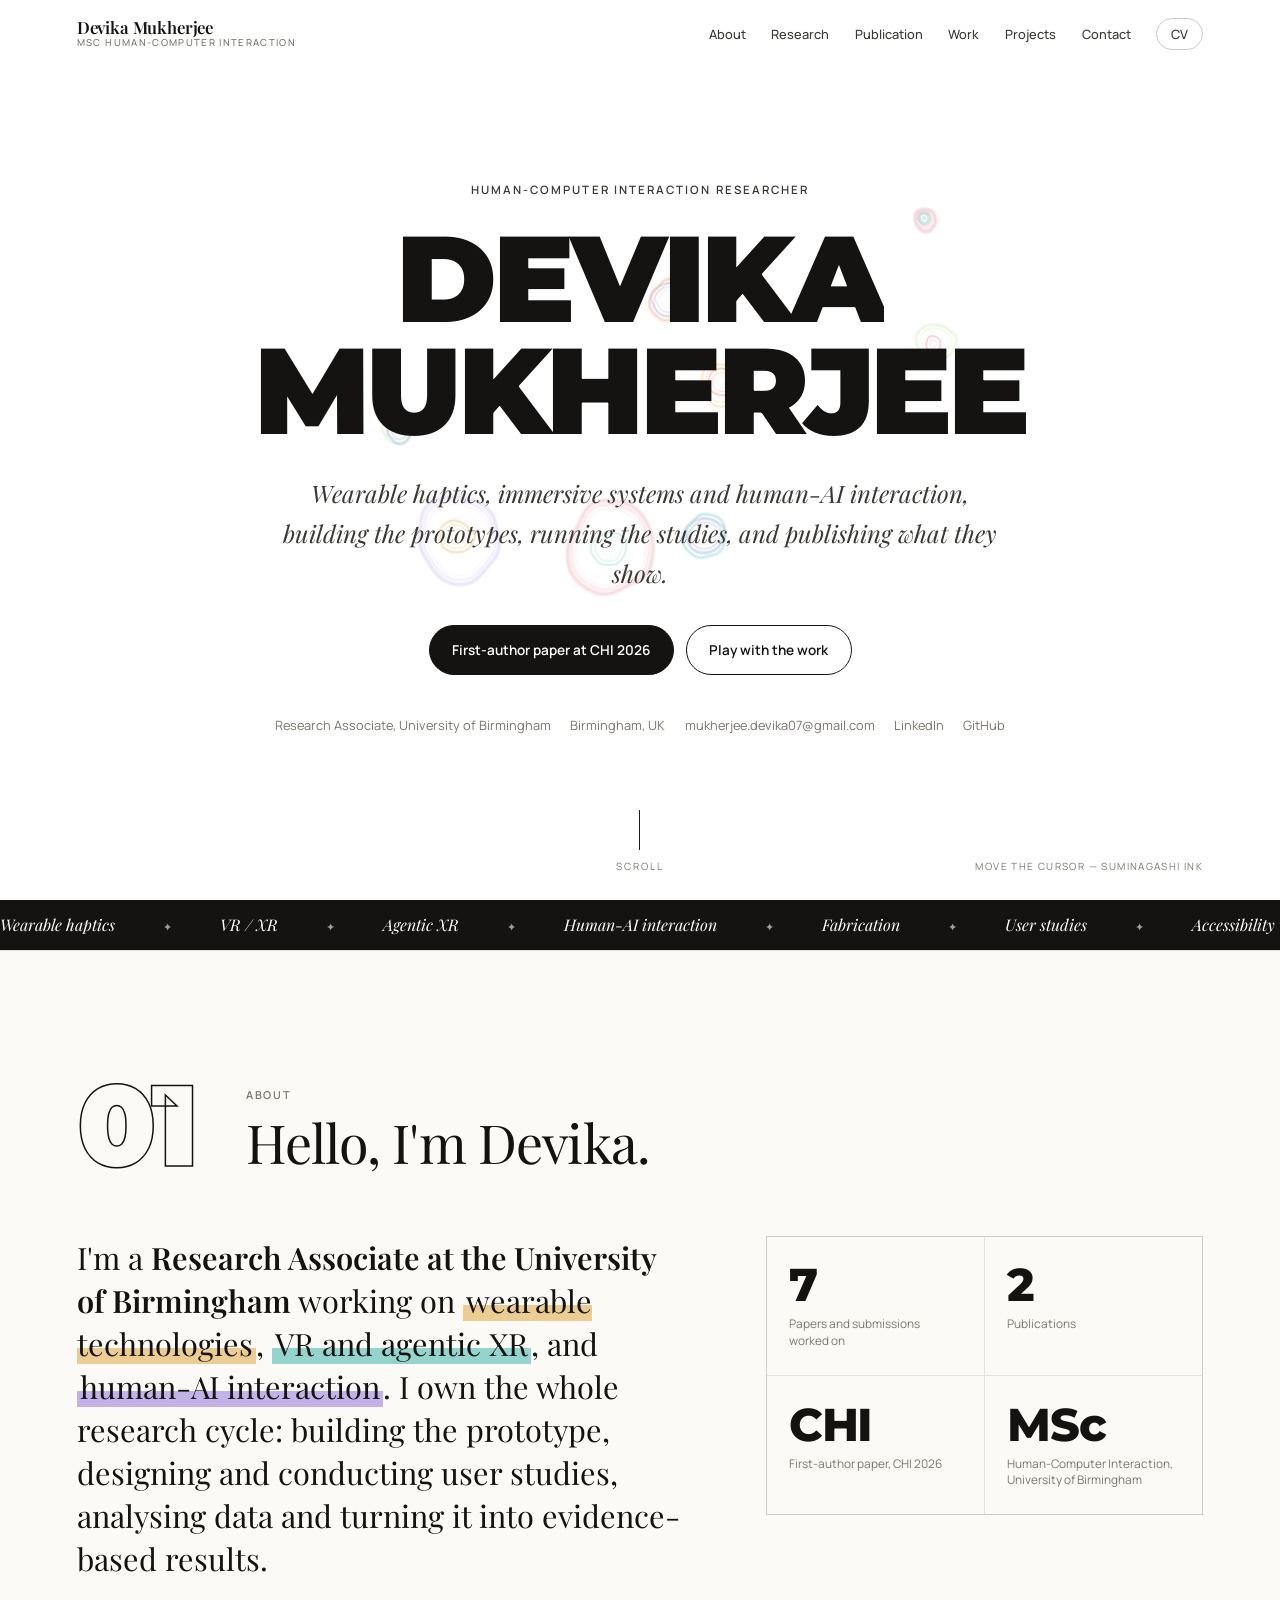
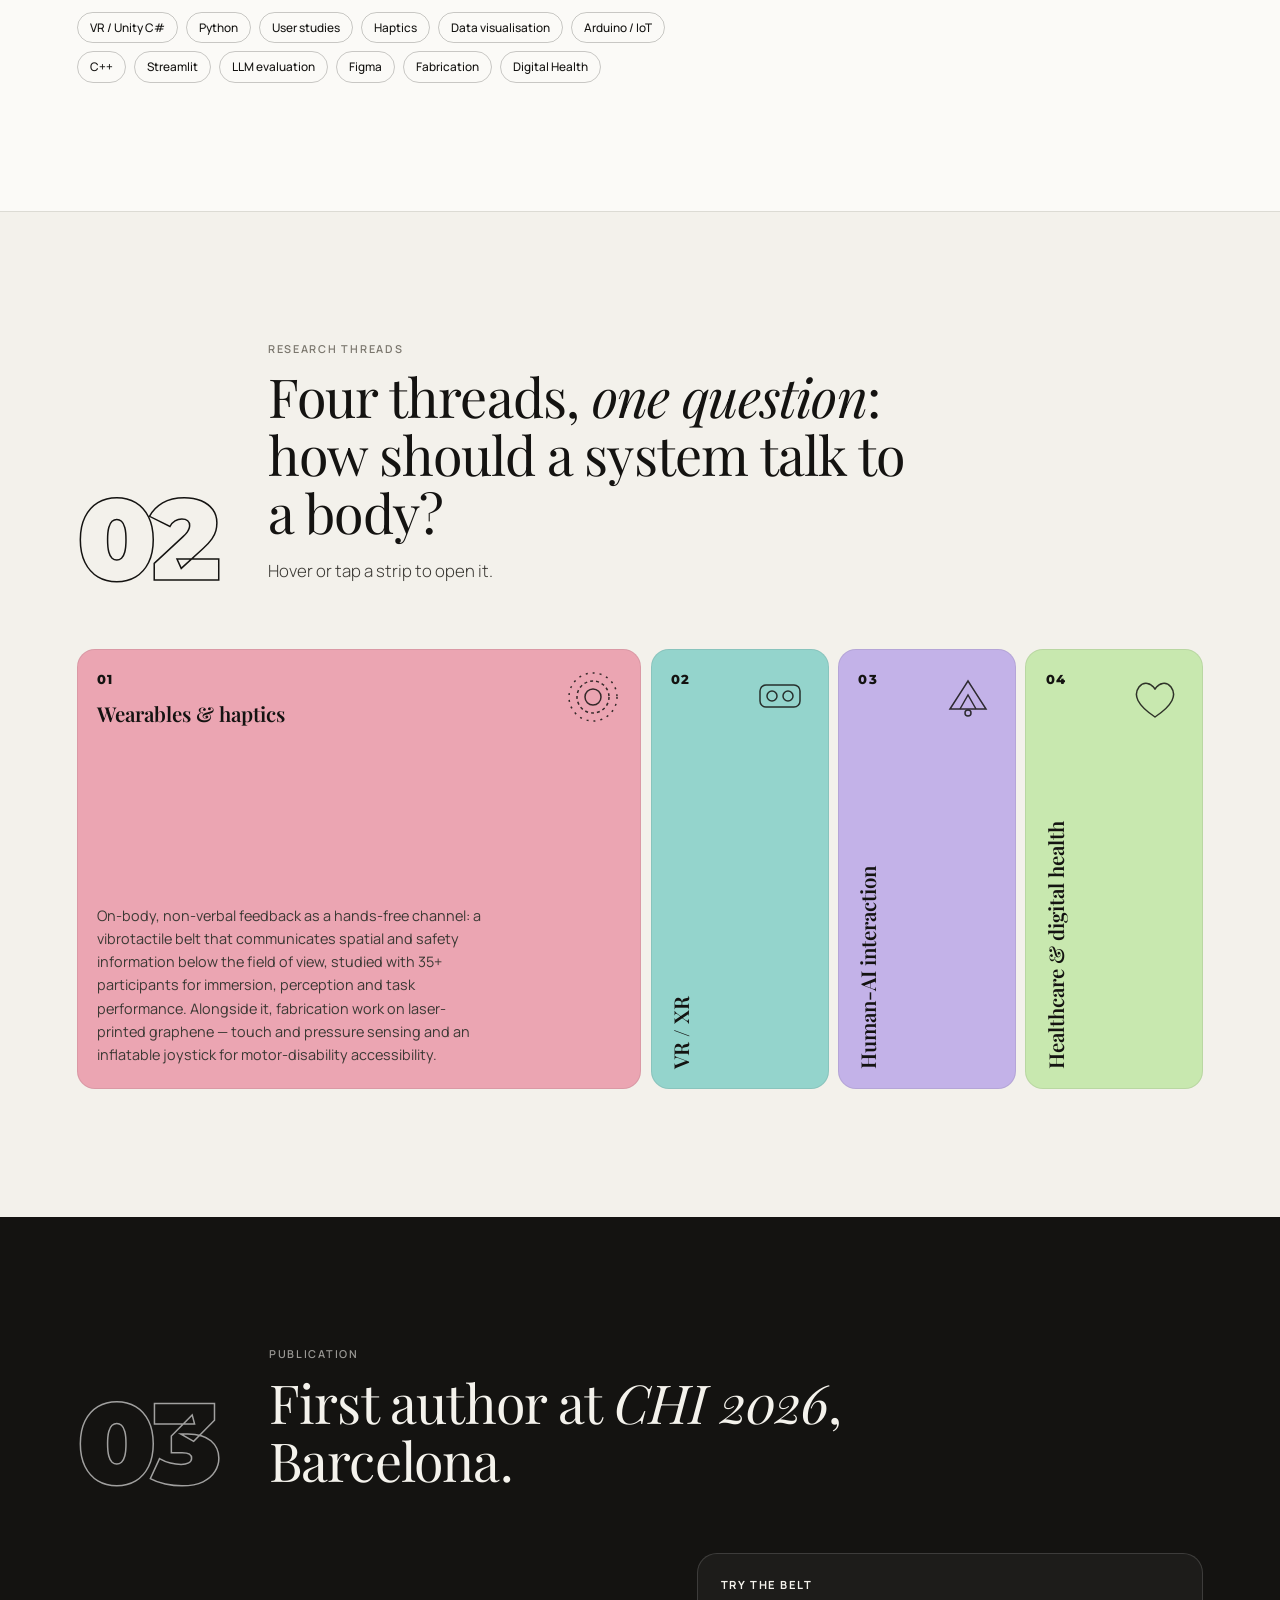
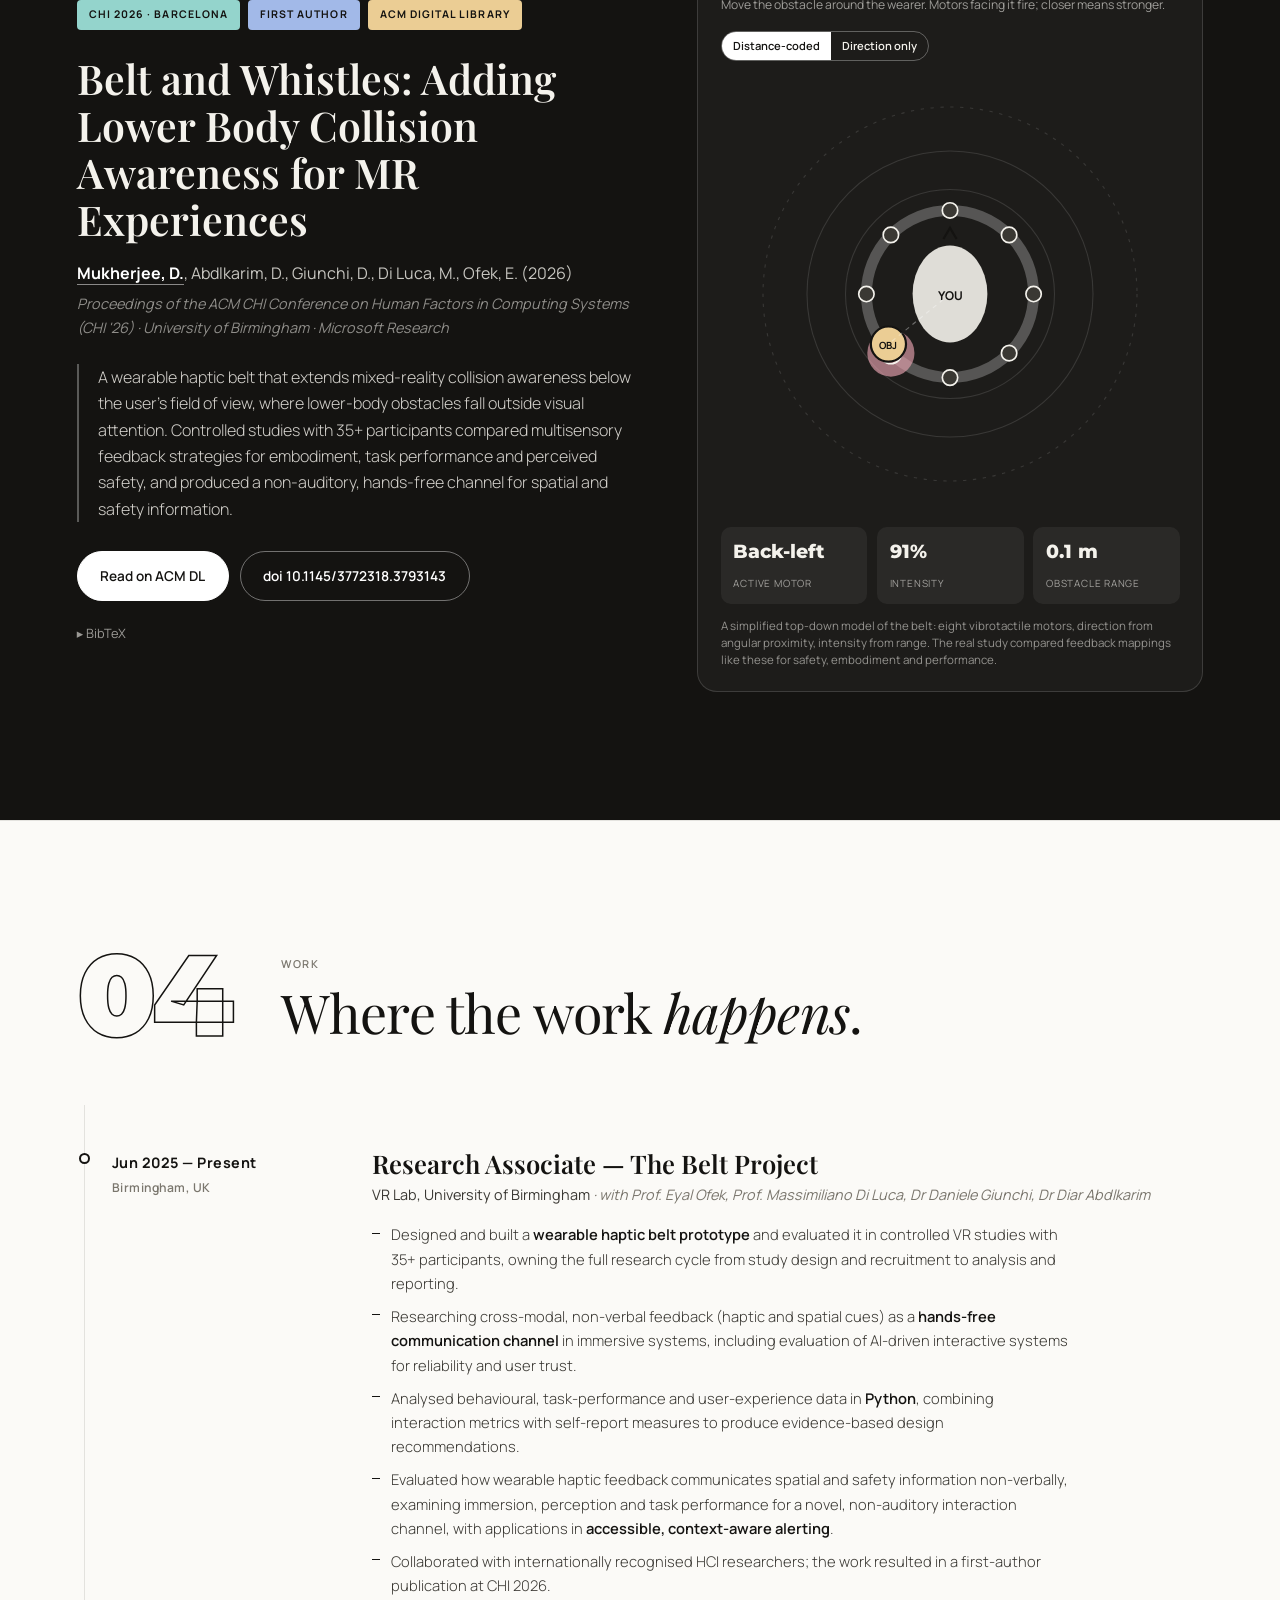
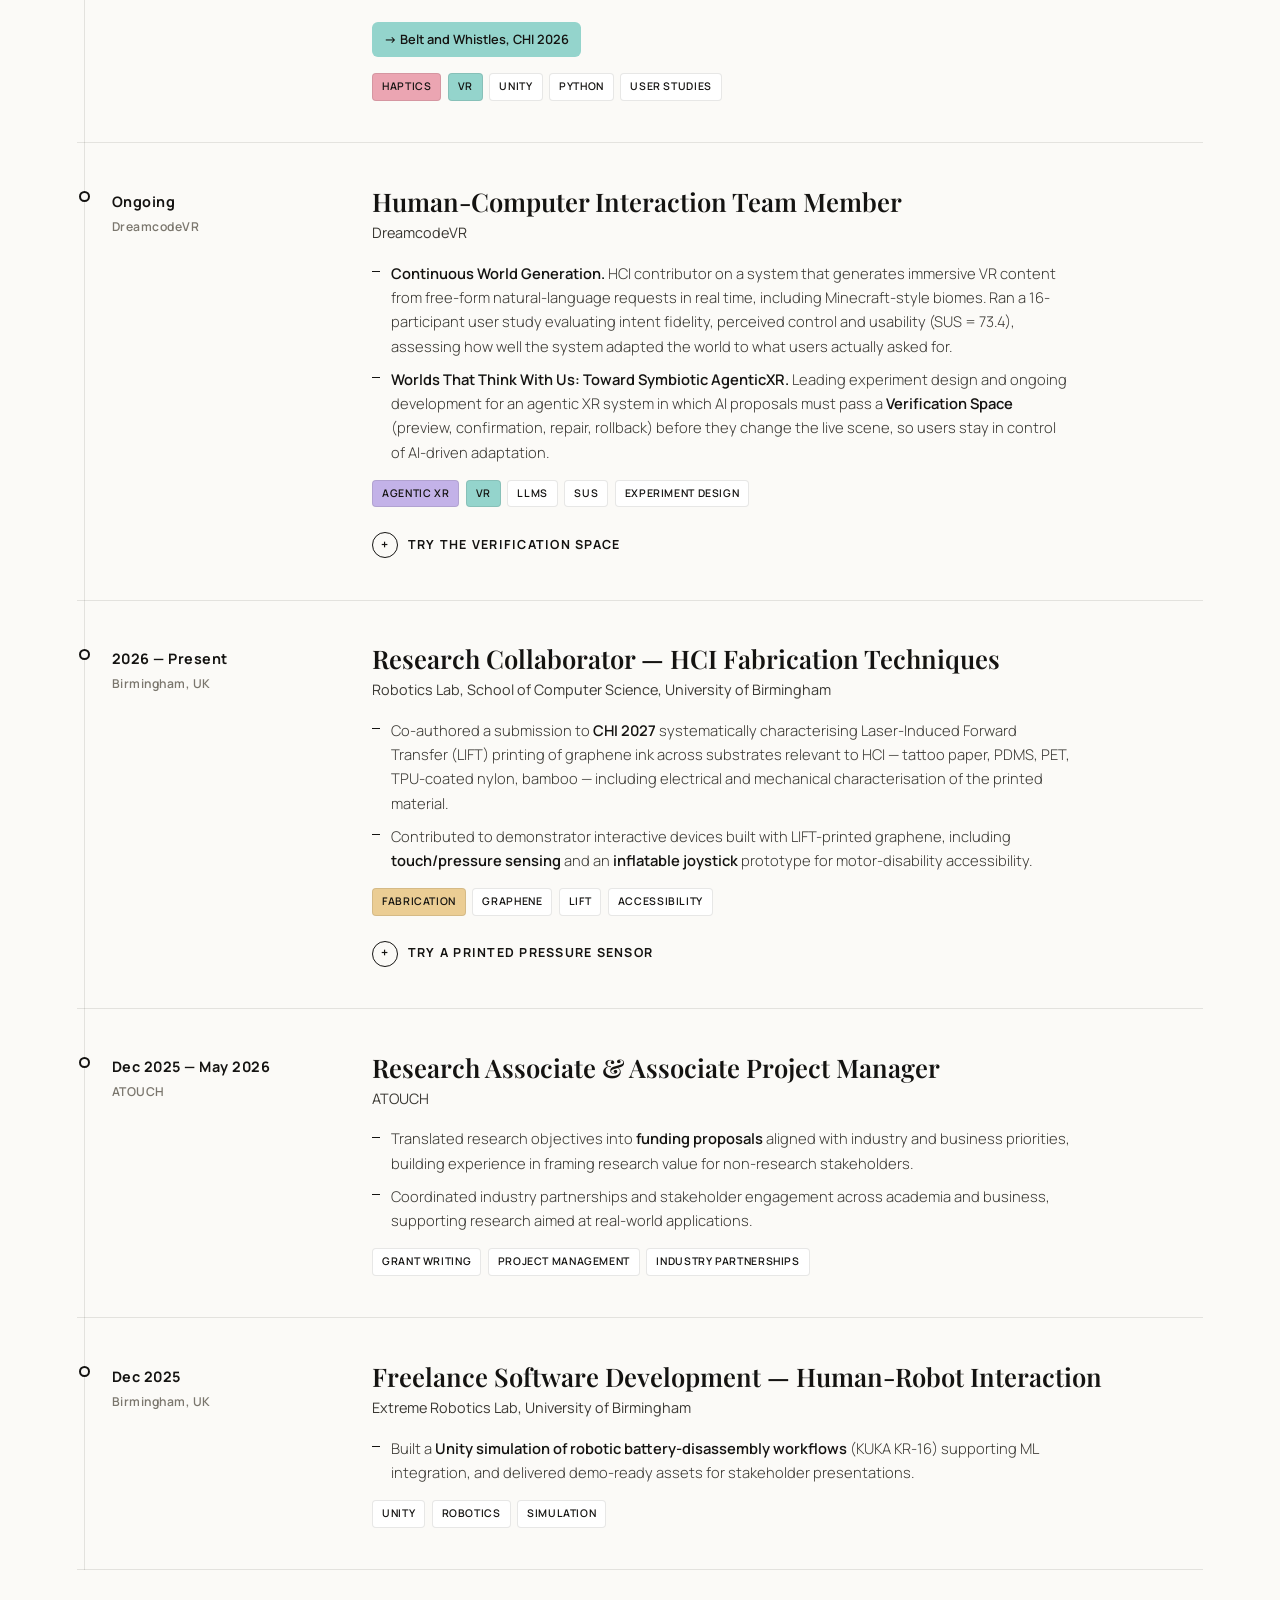
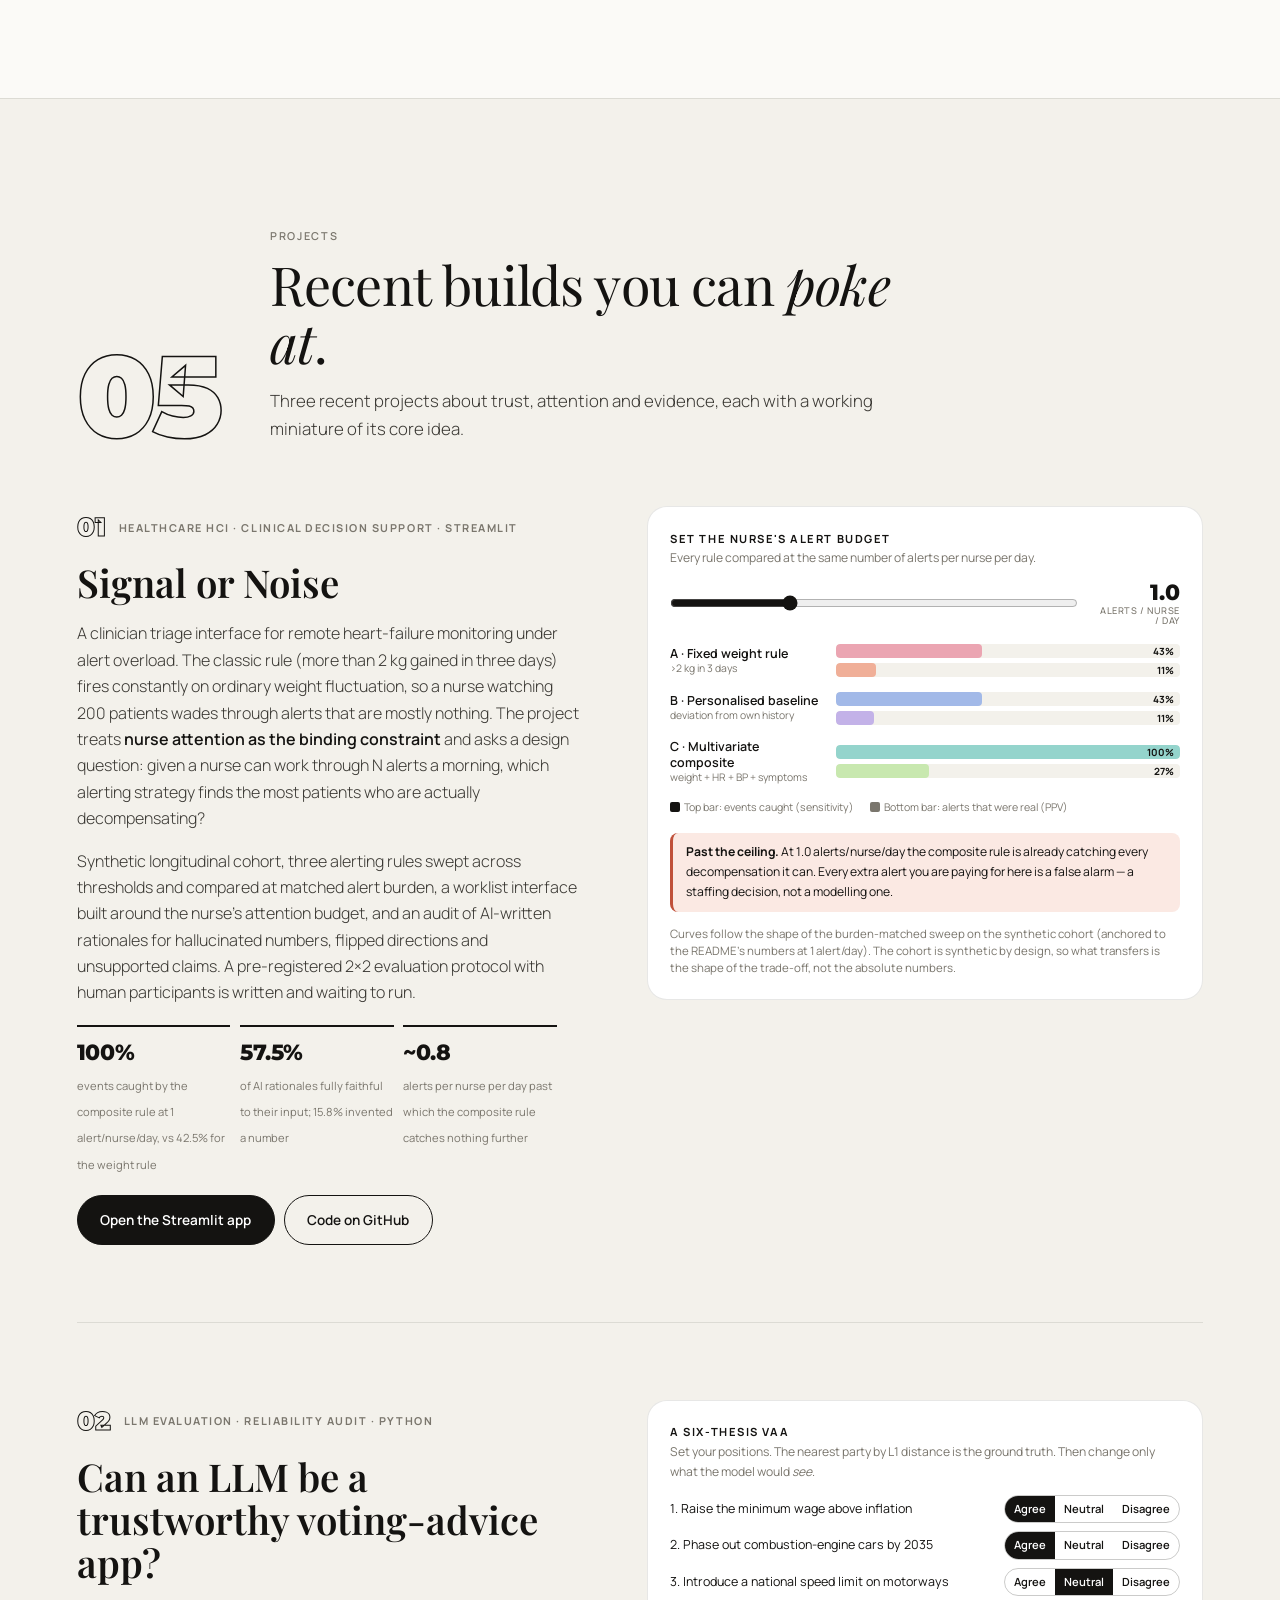
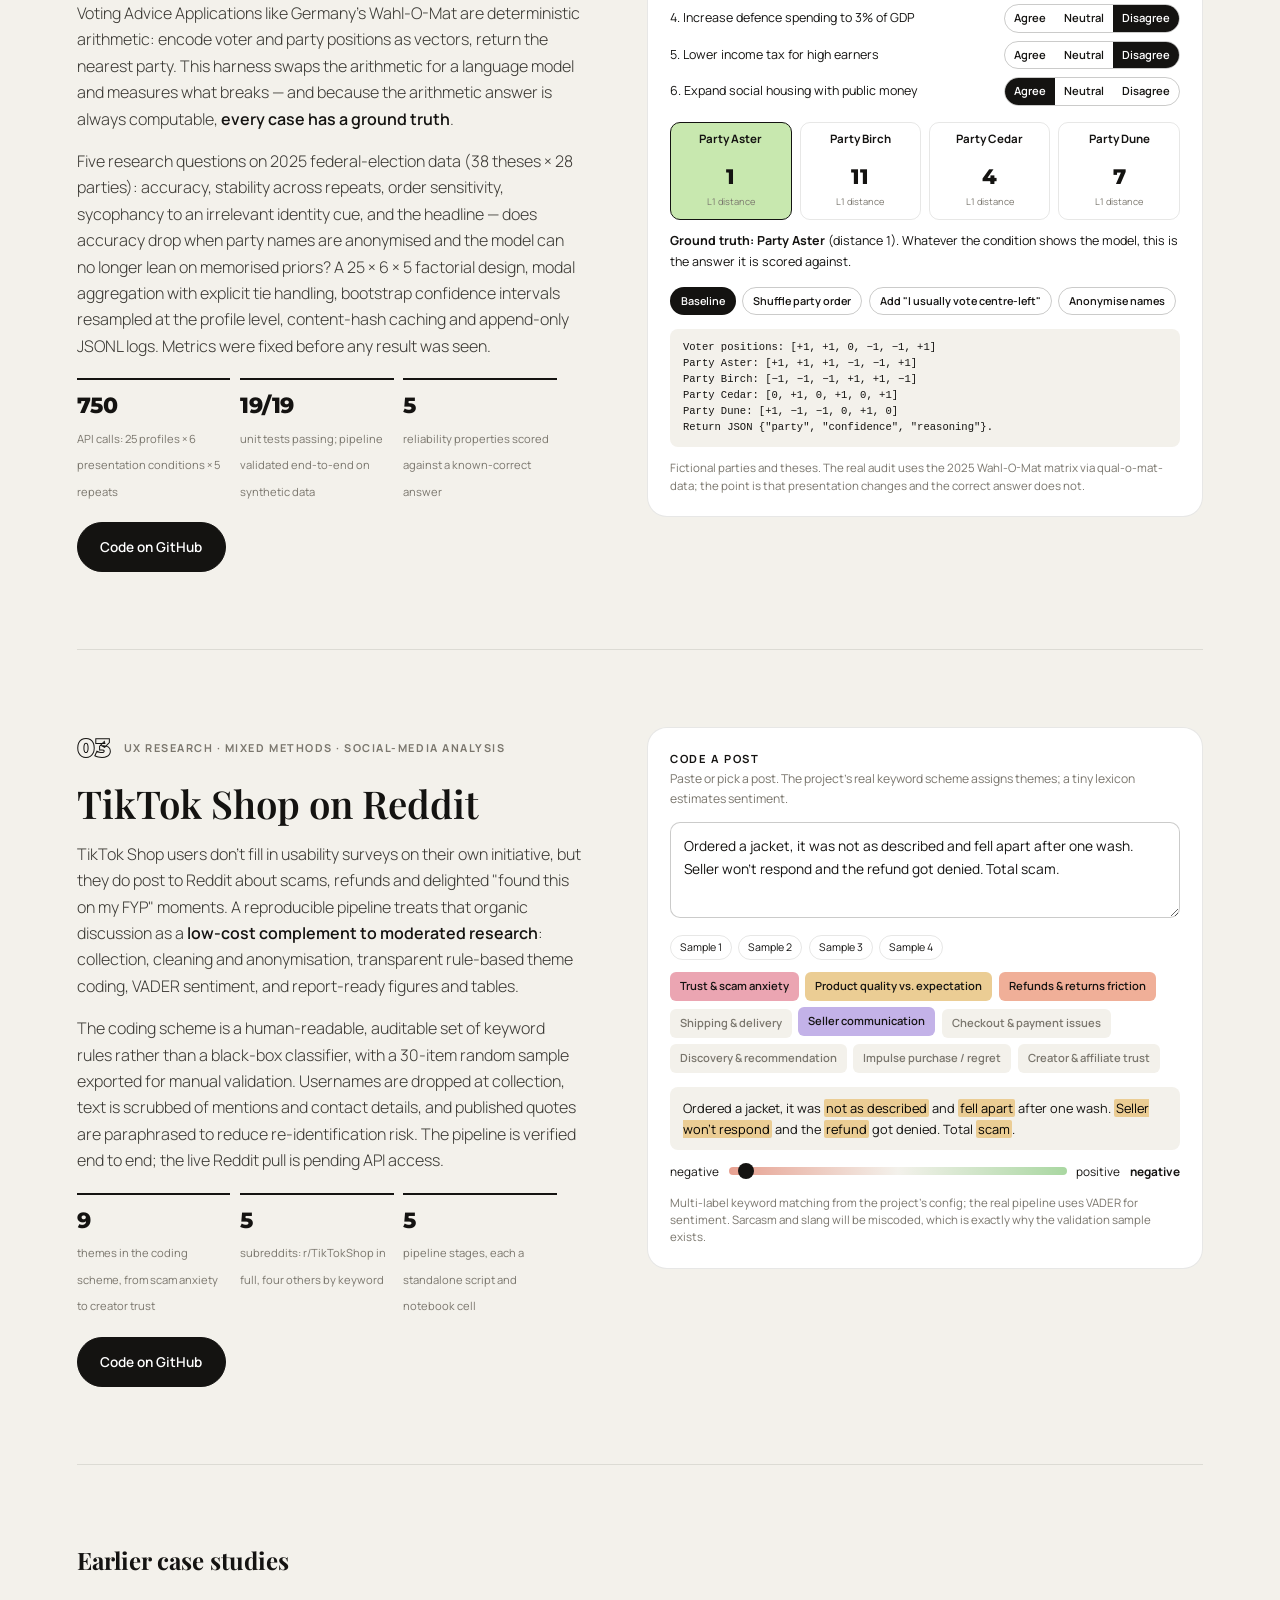
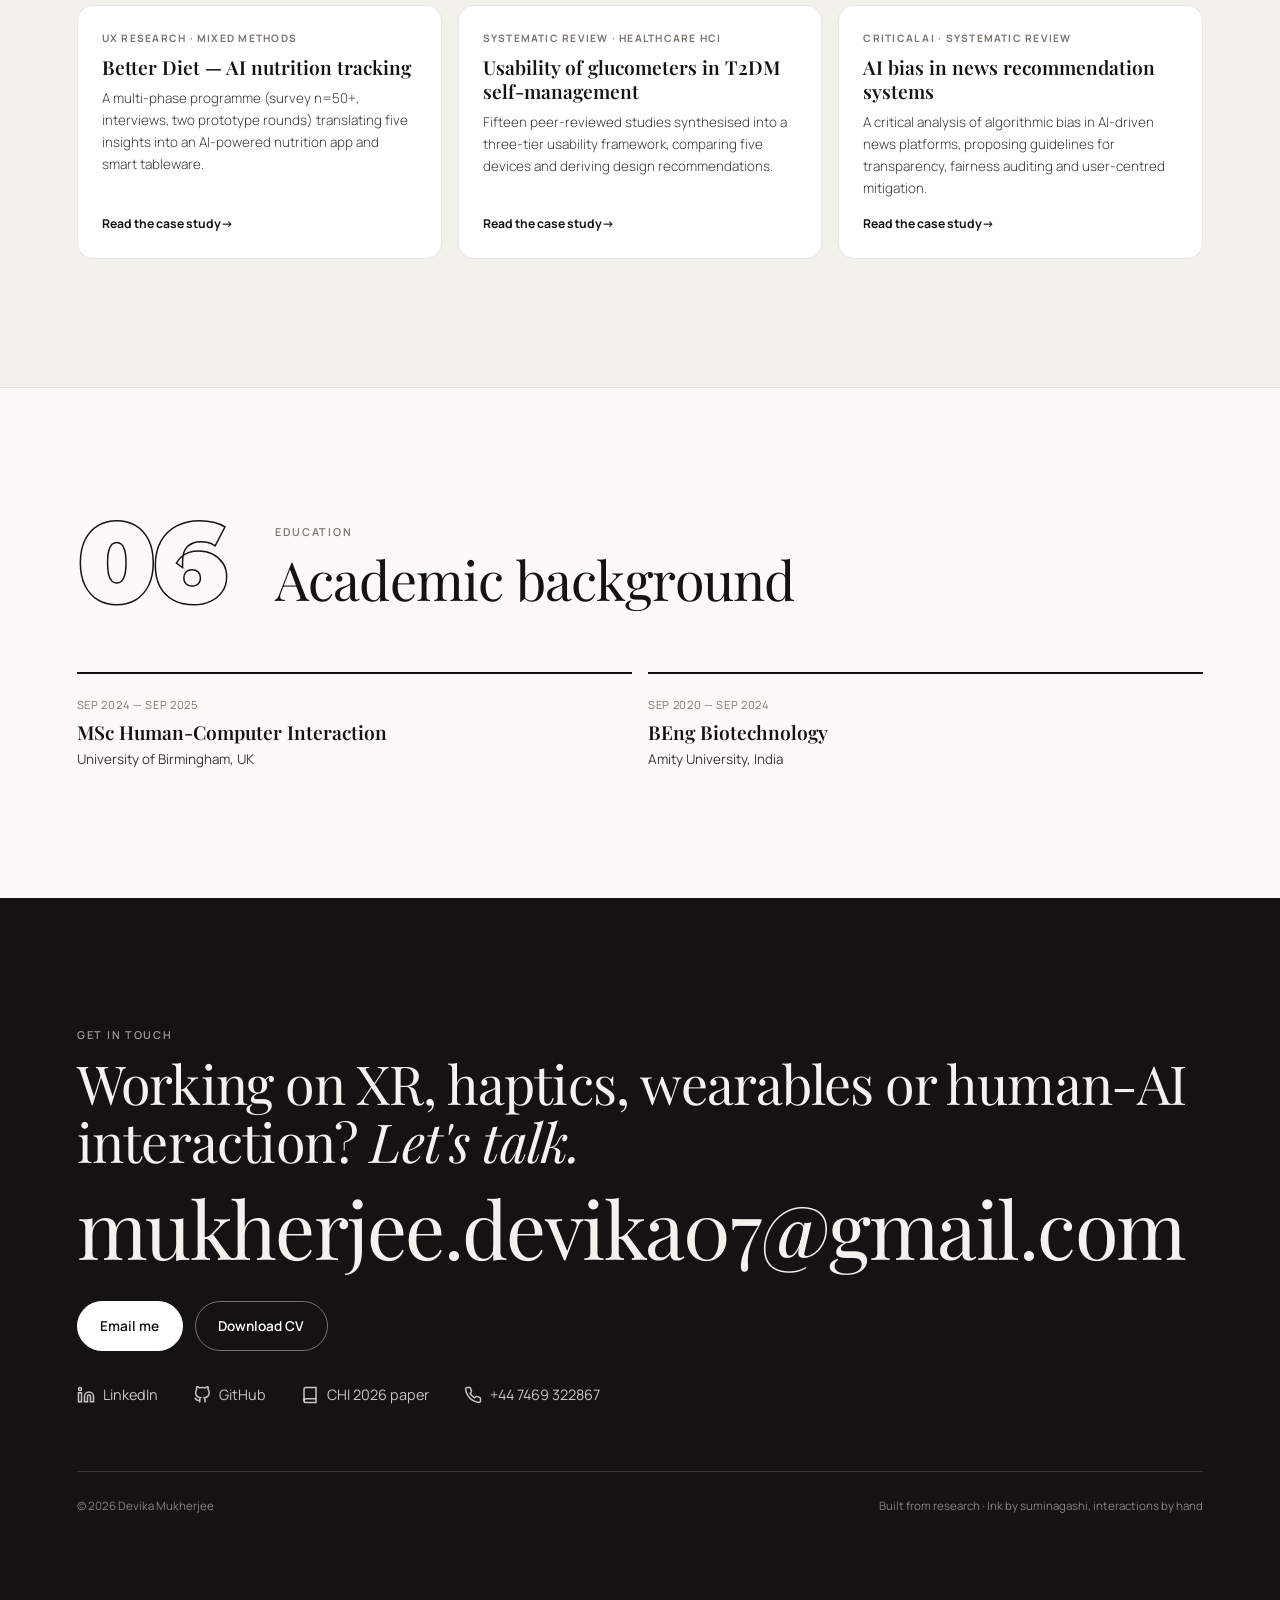
==== commit 98d289b6: "Content edits: nav subtitle, intro, skills, stats tiles, four research threads - Nav subtitle now "M" ====
--- a/index.html
+++ b/index.html
@@ -15,7 +15,7 @@
 <div class="progress" aria-hidden="true"></div>
 
 <nav class="nav" id="nav">
-  <a href="#top" class="nav-brand">Devika Mukherjee<small>HCI · Haptics · XR</small></a>
+  <a href="#top" class="nav-brand">Devika Mukherjee<small>MSc Human-Computer Interaction</small></a>
   <button class="nav-toggle" aria-label="Menu"><span></span><span></span><span></span></button>
   <ul class="nav-links">
     <li><a href="#about">About</a></li>
@@ -34,7 +34,7 @@
   <div class="hero-inner">
     <p class="hero-eyebrow">Human-Computer Interaction Researcher</p>
     <h1 class="hero-name" aria-label="Devika Mukherjee"><span class="word">Devika</span><span class="word">Mukherjee</span></h1>
-    <p class="hero-tag">Wearable haptics, immersive systems and human-AI interaction — building the prototypes, running the studies, and publishing what they show.</p>
+    <p class="hero-tag">Wearable haptics, immersive systems and human-AI interaction, building the prototypes, running the studies, and publishing what they show.</p>
     <div class="hero-ctas">
       <a href="#publication" class="btn btn-fill">First-author paper at CHI 2026</a>
       <a href="#projects" class="btn btn-line">Play with the work</a>
@@ -66,17 +66,16 @@
   </div>
   <div class="about-grid">
     <div>
-      <p class="about-lead reveal">I'm a <strong>Research Associate at the University of Birmingham</strong> working on <span class="hl">wearable haptics</span>, <span class="hl t">VR and agentic XR</span>, and <span class="hl l">human-AI interaction</span> — studying how feedback people can feel, and systems that propose before they act, make immersive technology safer and more trustworthy.</p>
-      <p class="about-body reveal">I own the whole research cycle: designing and building the prototype, running the controlled study, analysing behavioural and self-report data in Python, and turning it into evidence-based design recommendations. That work led to a first-author paper at CHI 2026, a 16-participant study of real-time VR world generation, and a CHI 2027 submission on laser-printed graphene interfaces.</p>
+      <p class="about-lead reveal">I'm a <strong>Research Associate at the University of Birmingham</strong> working on <span class="hl">wearable technologies</span>, <span class="hl t">VR and agentic XR</span>, and <span class="hl l">human-AI interaction</span>. I own the whole research cycle: building the prototype, designing and conducting user studies, analysing data and turning it into evidence-based results.</p>
       <div class="skills reveal">
-        <span class="chip">Unity</span><span class="chip">Python</span><span class="chip">User studies</span><span class="chip">Haptics</span><span class="chip">Statistics</span><span class="chip">Data visualisation</span><span class="chip">Arduino / IoT</span><span class="chip">C++</span><span class="chip">Streamlit</span><span class="chip">LLM evaluation</span><span class="chip">Figma</span><span class="chip">Fabrication</span>
+        <span class="chip">VR / Unity C#</span><span class="chip">Python</span><span class="chip">User studies</span><span class="chip">Haptics</span><span class="chip">Data visualisation</span><span class="chip">Arduino / IoT</span><span class="chip">C++</span><span class="chip">Streamlit</span><span class="chip">LLM evaluation</span><span class="chip">Figma</span><span class="chip">Fabrication</span><span class="chip">Digital Health</span>
       </div>
     </div>
     <div class="stats reveal">
-      <div class="stat"><div class="stat-n"><span data-count="35">0</span><sup>+</sup></div><div class="stat-l">Participants across the haptic-belt VR studies</div></div>
-      <div class="stat"><div class="stat-n"><span data-count="16">0</span></div><div class="stat-l">Participants in the real-time world-generation study</div></div>
-      <div class="stat"><div class="stat-n"><span data-count="73.4">0</span></div><div class="stat-l">System Usability Scale score for DreamcodeVR's continuous world generation</div></div>
-      <div class="stat"><div class="stat-n">CHI</div><div class="stat-l">First author 2026 · co-author submission 2027</div></div>
+      <div class="stat"><div class="stat-n"><span data-count="7">0</span></div><div class="stat-l">Papers and submissions worked on</div></div>
+      <div class="stat"><div class="stat-n"><span data-count="2">0</span></div><div class="stat-l">Publications</div></div>
+      <div class="stat"><div class="stat-n">CHI</div><div class="stat-l">First-author paper, CHI 2026</div></div>
+      <div class="stat"><div class="stat-n">MSc</div><div class="stat-l">Human-Computer Interaction, University of Birmingham</div></div>
     </div>
   </div>
 </section>
@@ -85,39 +84,33 @@
 <section class="sec tint" id="research">
   <div class="sec-head">
     <div class="sec-num reveal">02</div>
-    <div><div class="sec-label reveal">Research threads</div><h2 class="sec-title reveal">Five threads, <em>one question</em>: how should a system talk to a body?</h2>
+    <div><div class="sec-label reveal">Research threads</div><h2 class="sec-title reveal">Four threads, <em>one question</em>: how should a system talk to a body?</h2>
     <p class="sec-intro reveal">Hover or tap a strip to open it.</p></div>
   </div>
   <div class="threads reveal">
     <div class="thread active" tabindex="0" style="--c: var(--rose)">
       <div class="thread-n">01</div>
       <div class="thread-art"><svg viewBox="0 0 56 56" fill="none" stroke="currentColor" stroke-width="1.5"><circle cx="28" cy="28" r="8"/><circle cx="28" cy="28" r="16" stroke-dasharray="3 3"/><circle cx="28" cy="28" r="24" stroke-dasharray="2 5"/></svg></div>
-      <div class="thread-t">Wearable haptics</div>
-      <div class="thread-b">On-body, non-verbal feedback as a hands-free channel. How vibrotactile cues around the waist communicate spatial and safety information below the field of view, and what that does to immersion, perception and task performance.</div>
+      <div class="thread-t">Wearables &amp; haptics</div>
+      <div class="thread-b">On-body, non-verbal feedback as a hands-free channel: a vibrotactile belt that communicates spatial and safety information below the field of view, studied with 35+ participants for immersion, perception and task performance. Alongside it, fabrication work on laser-printed graphene — touch and pressure sensing and an inflatable joystick for motor-disability accessibility.</div>
     </div>
     <div class="thread" tabindex="0" style="--c: var(--teal)">
       <div class="thread-n">02</div>
       <div class="thread-art"><svg viewBox="0 0 56 56" fill="none" stroke="currentColor" stroke-width="1.5"><rect x="8" y="16" width="40" height="22" rx="6"/><circle cx="20" cy="27" r="5"/><circle cx="36" cy="27" r="5"/></svg></div>
       <div class="thread-t">VR / XR</div>
-      <div class="thread-b">Experimental immersive environments built in Unity to study embodiment, perception and behaviour — from lower-body collision awareness in mixed reality to worlds generated live from natural language.</div>
+      <div class="thread-b">Experimental immersive environments built in Unity to study embodiment, perception and behaviour — from lower-body collision awareness in mixed reality to worlds generated live from natural language, evaluated with a 16-participant study (SUS 73.4).</div>
     </div>
     <div class="thread" tabindex="0" style="--c: var(--lav)">
       <div class="thread-n">03</div>
       <div class="thread-art"><svg viewBox="0 0 56 56" fill="none" stroke="currentColor" stroke-width="1.5"><path d="M10 40 L28 12 L46 40 Z"/><path d="M20 40 L28 26 L36 40"/><circle cx="28" cy="44" r="3"/></svg></div>
-      <div class="thread-t">Agentic XR &amp; human-AI interaction</div>
-      <div class="thread-b">Keeping people in control of AI-driven adaptation. A Verification Space where proposals are previewed, confirmed, repaired or rolled back before they touch the live scene — and audits of whether AI explanations can be trusted at all.</div>
-    </div>
-    <div class="thread" tabindex="0" style="--c: var(--honey)">
+      <div class="thread-t">Human-AI interaction</div>
+      <div class="thread-b">Keeping people in control of AI. A Verification Space where agentic XR proposals are previewed, confirmed, repaired or rolled back before they touch the live scene; a reliability audit asking whether an LLM can be trusted as a voting-advice app; and mixed-methods UX research on how people experience algorithm-driven shopping on TikTok Shop.</div>
+    </div>
+    <div class="thread" tabindex="0" style="--c: var(--mint)">
       <div class="thread-n">04</div>
-      <div class="thread-art"><svg viewBox="0 0 56 56" fill="none" stroke="currentColor" stroke-width="1.5"><path d="M8 36 Q28 10 48 36"/><path d="M14 42 Q28 24 42 42"/><path d="M28 8 v12"/></svg></div>
-      <div class="thread-t">Fabrication</div>
-      <div class="thread-b">Laser-induced forward transfer printing of graphene onto tattoo paper, PDMS, PET, TPU-coated nylon and bamboo, and the touch, pressure and inflatable-joystick devices it makes possible for motor-disability accessibility.</div>
-    </div>
-    <div class="thread" tabindex="0" style="--c: var(--mint)">
-      <div class="thread-n">05</div>
       <div class="thread-art"><svg viewBox="0 0 56 56" fill="none" stroke="currentColor" stroke-width="1.5"><path d="M28 48 C10 36 6 26 12 18 C17 12 24 14 28 20 C32 14 39 12 44 18 C50 26 46 36 28 48 Z"/></svg></div>
-      <div class="thread-t">Healthcare &amp; UX research</div>
-      <div class="thread-b">Designing for people under pressure: a nurse triaging two hundred heart-failure patients, a voter trusting an algorithm, a shopper posting about a refund. Mixed-methods studies that treat attention and trust as the scarce resource.</div>
+      <div class="thread-t">Healthcare &amp; digital health</div>
+      <div class="thread-b">Designing for people under pressure: a clinician triage interface for heart-failure telemonitoring that treats nurse attention as the scarce resource, a usability review of glucometers for diabetes self-management, and behaviour-change research behind an AI nutrition tracker.</div>
     </div>
   </div>
 </section>
@@ -298,7 +291,7 @@
         <div><b>~0.8</b><span>alerts per nurse per day past which the composite rule catches nothing further</span></div>
       </div>
       <div class="project-links reveal">
-        <a href="https://signal-or-noise.streamlit.app" target="_blank" rel="noopener" class="btn btn-fill">Open the Streamlit app</a>
+        <a href="https://signal-or-noise.streamlit.app/" target="_blank" rel="noopener" class="btn btn-fill">Open the Streamlit app</a>
         <a href="https://github.com/devikamukherjee/signal-or-noise" target="_blank" rel="noopener" class="btn btn-line">Code on GitHub</a>
       </div>
     </div>
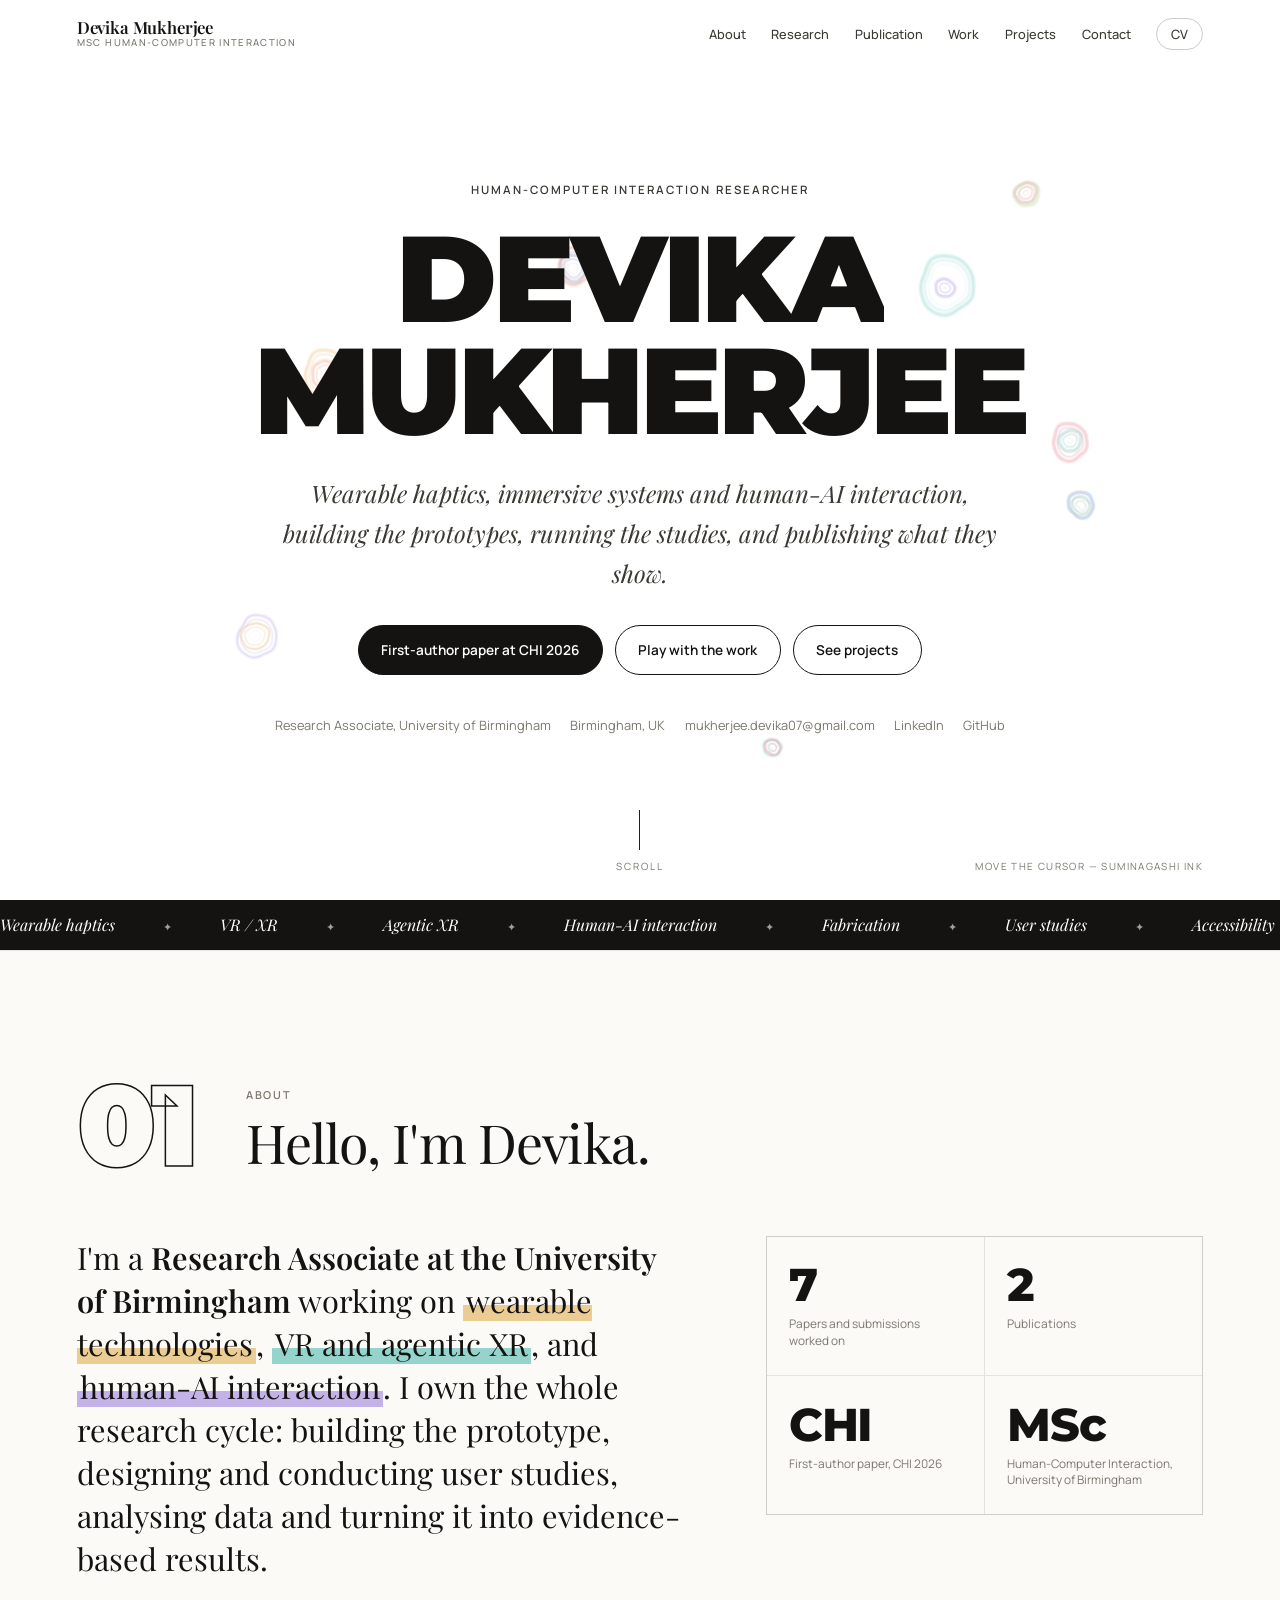
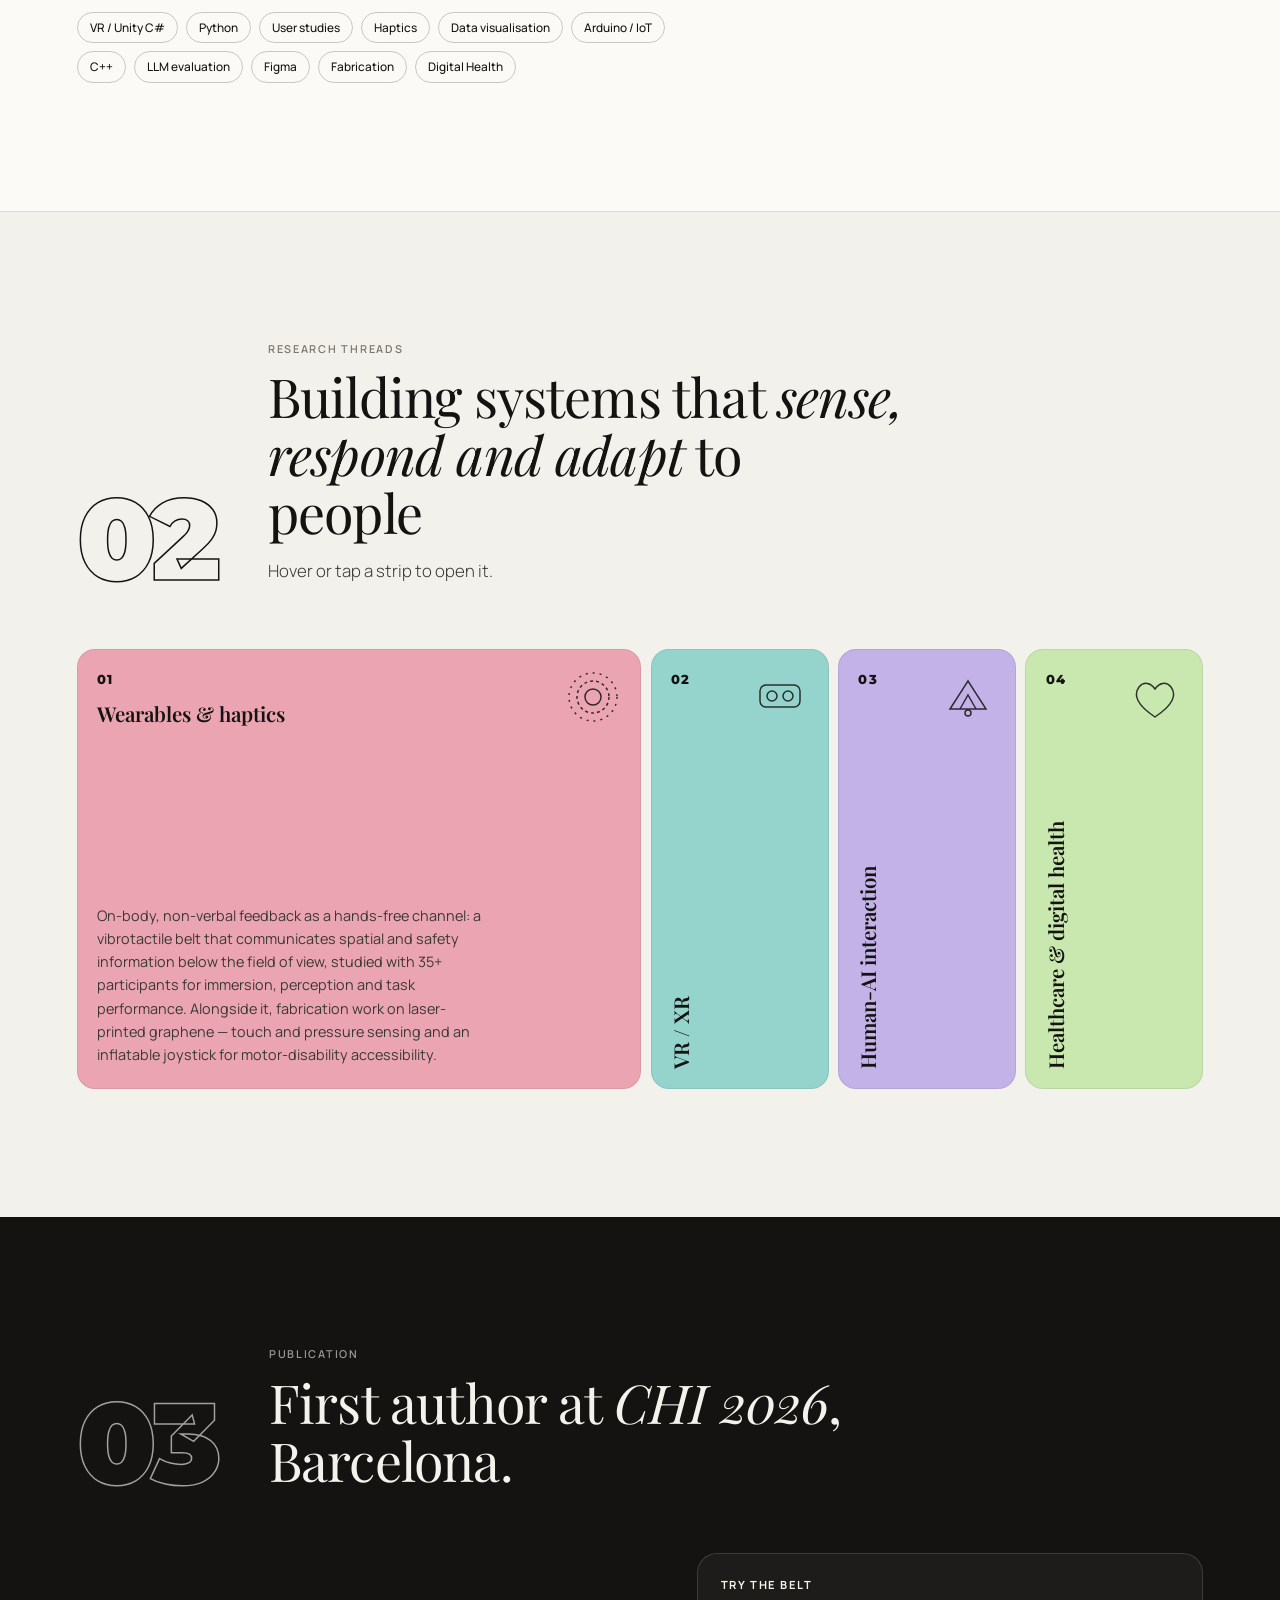
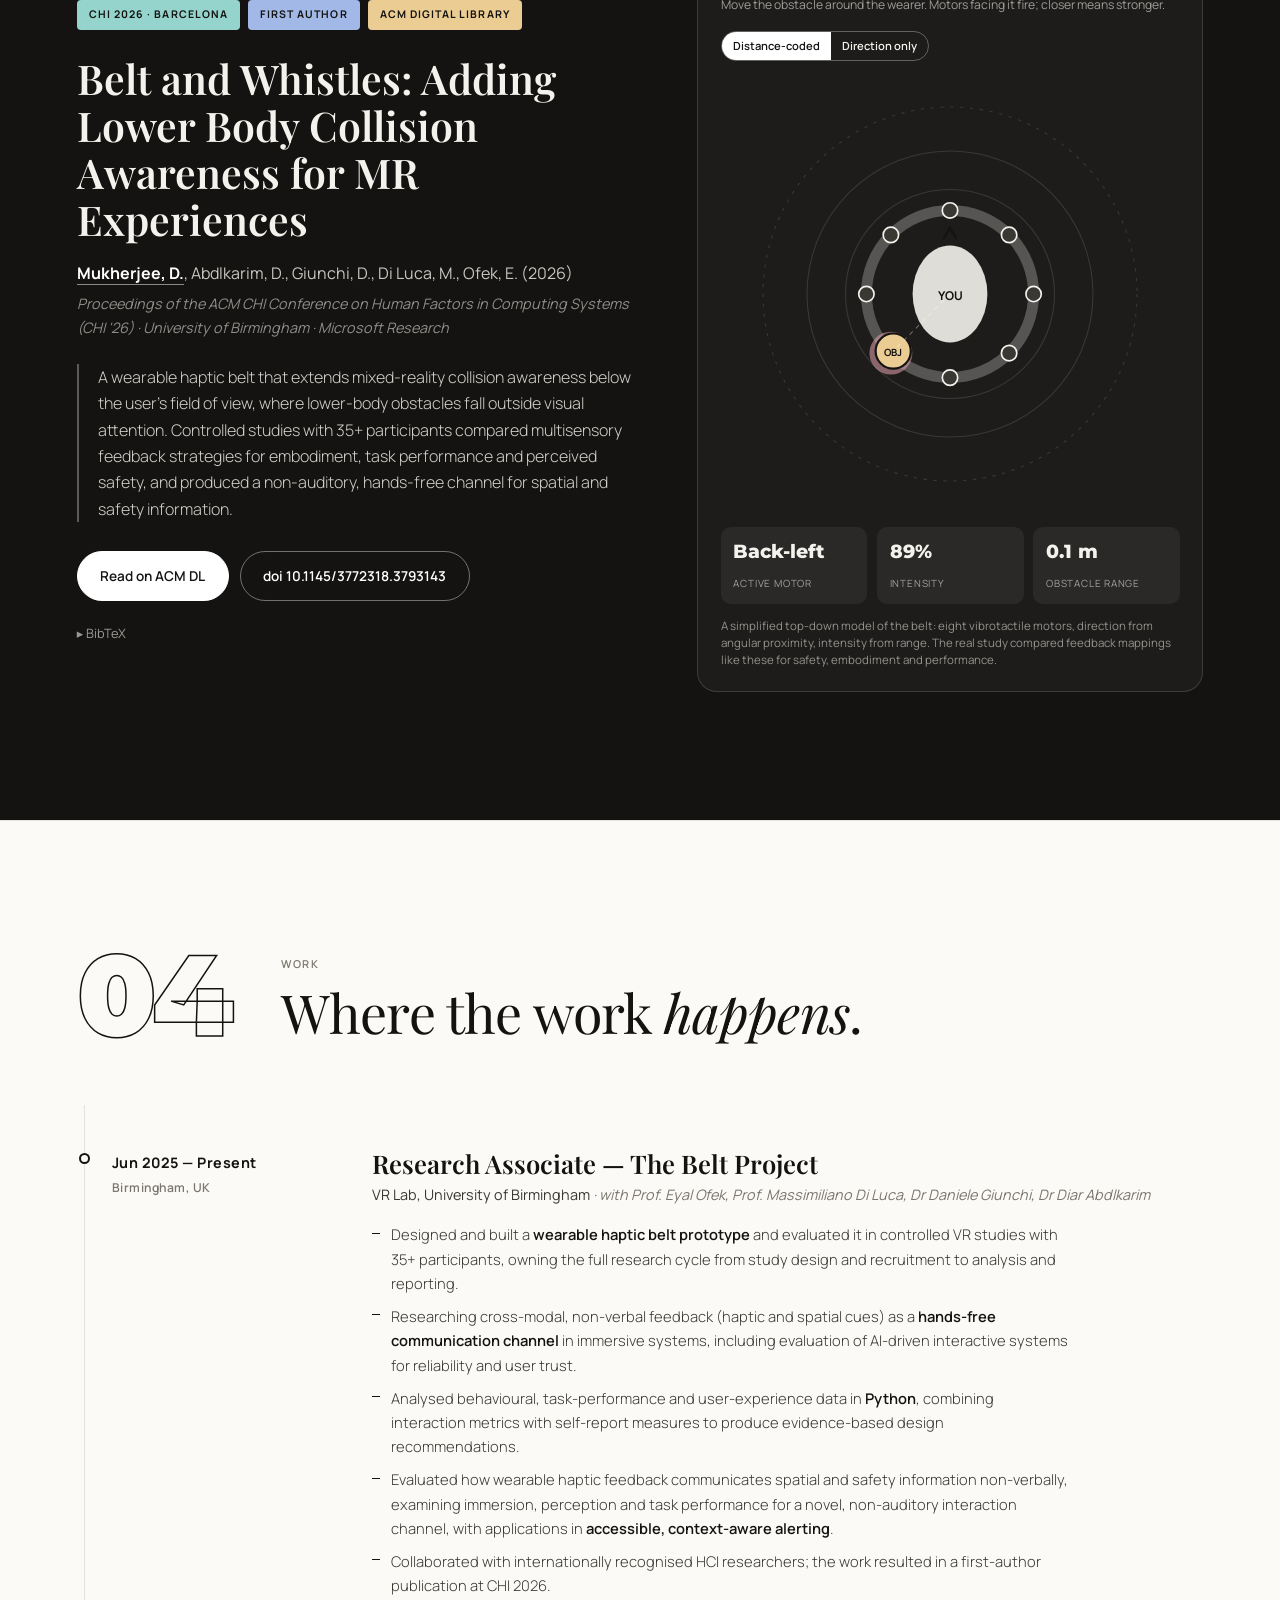
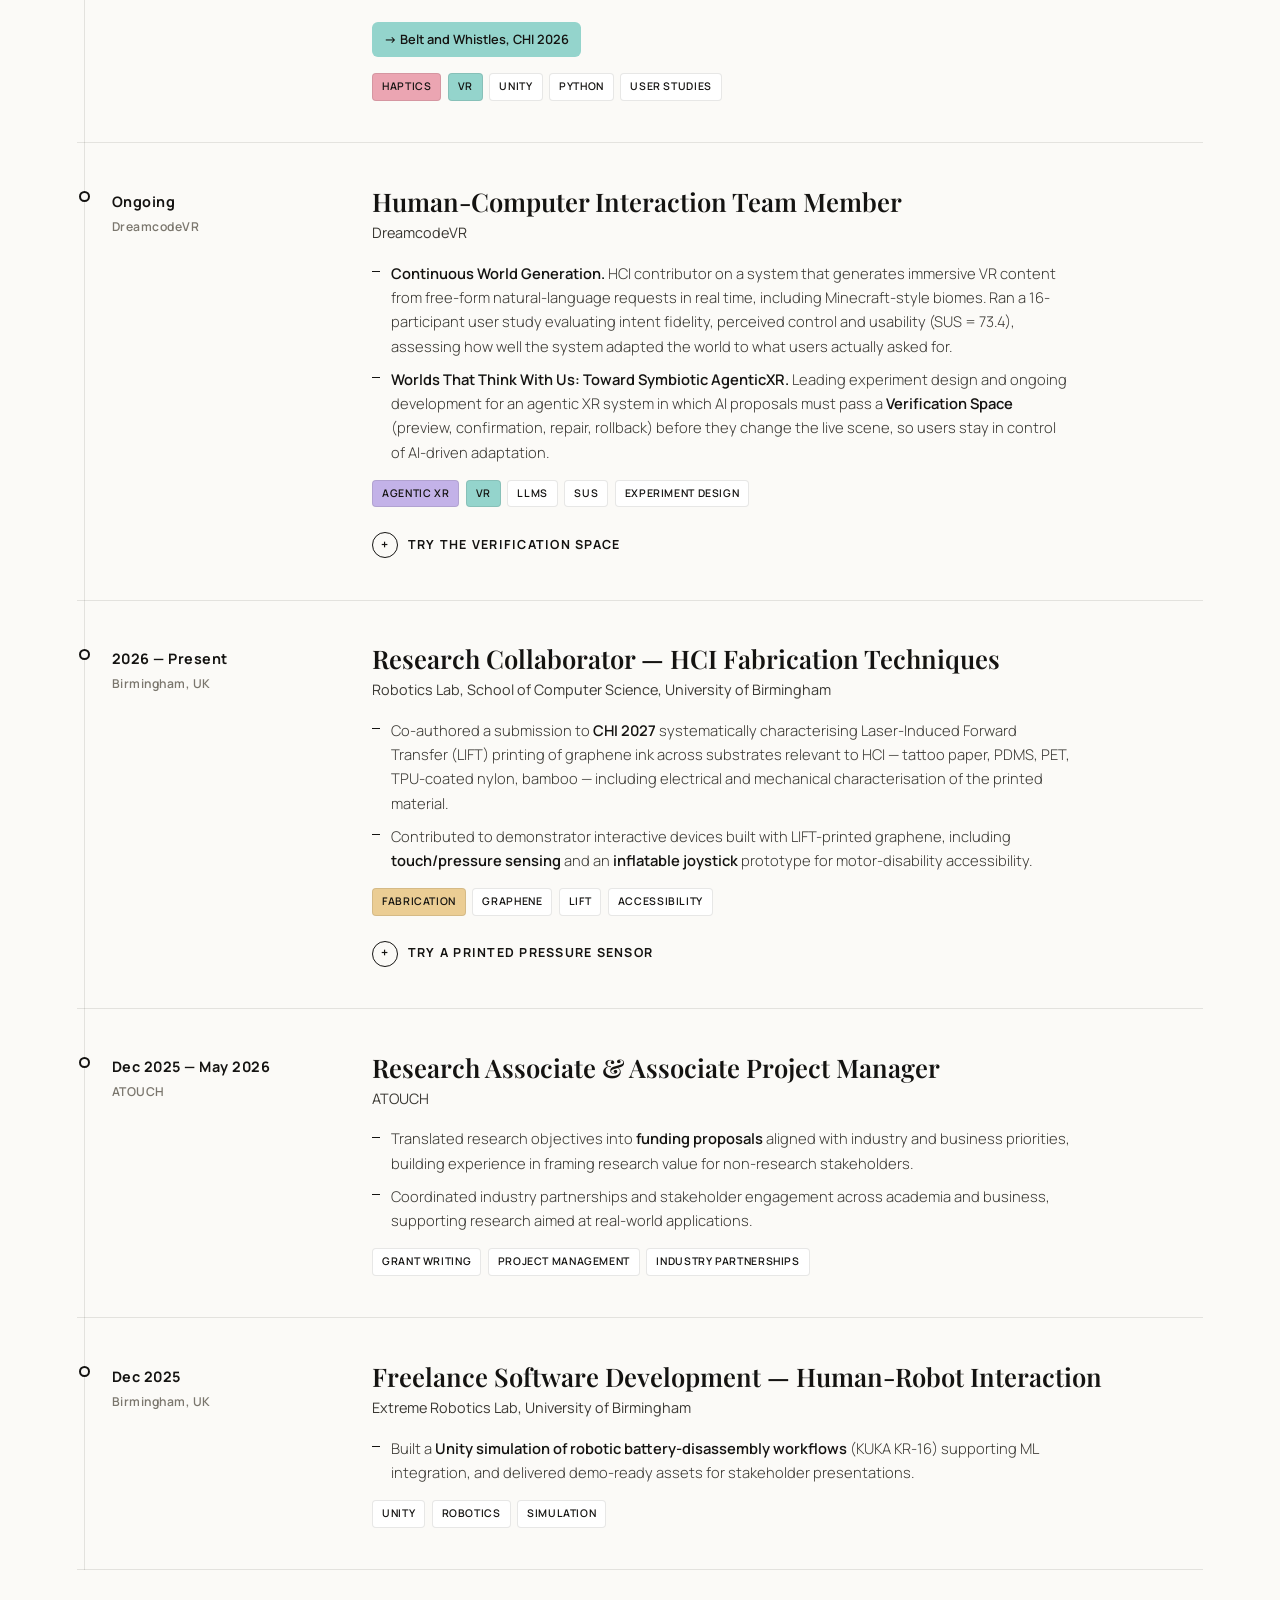
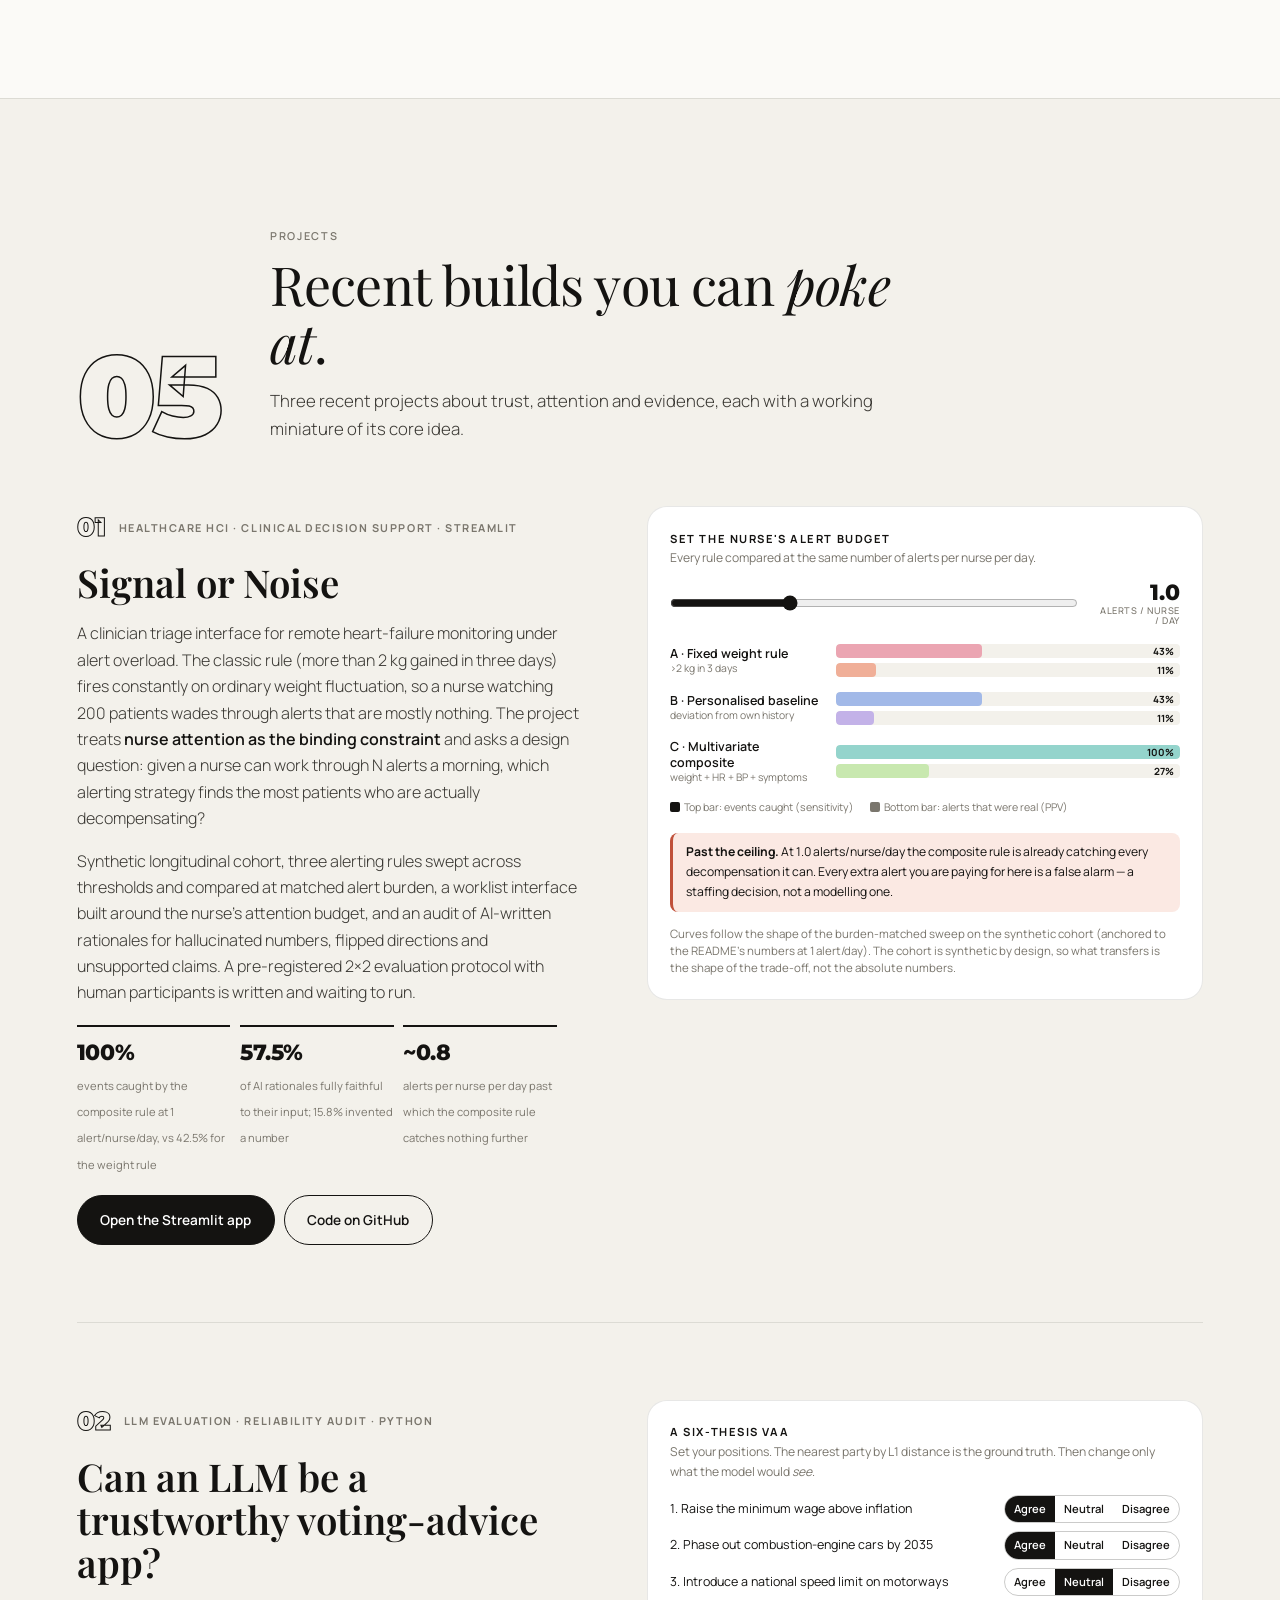
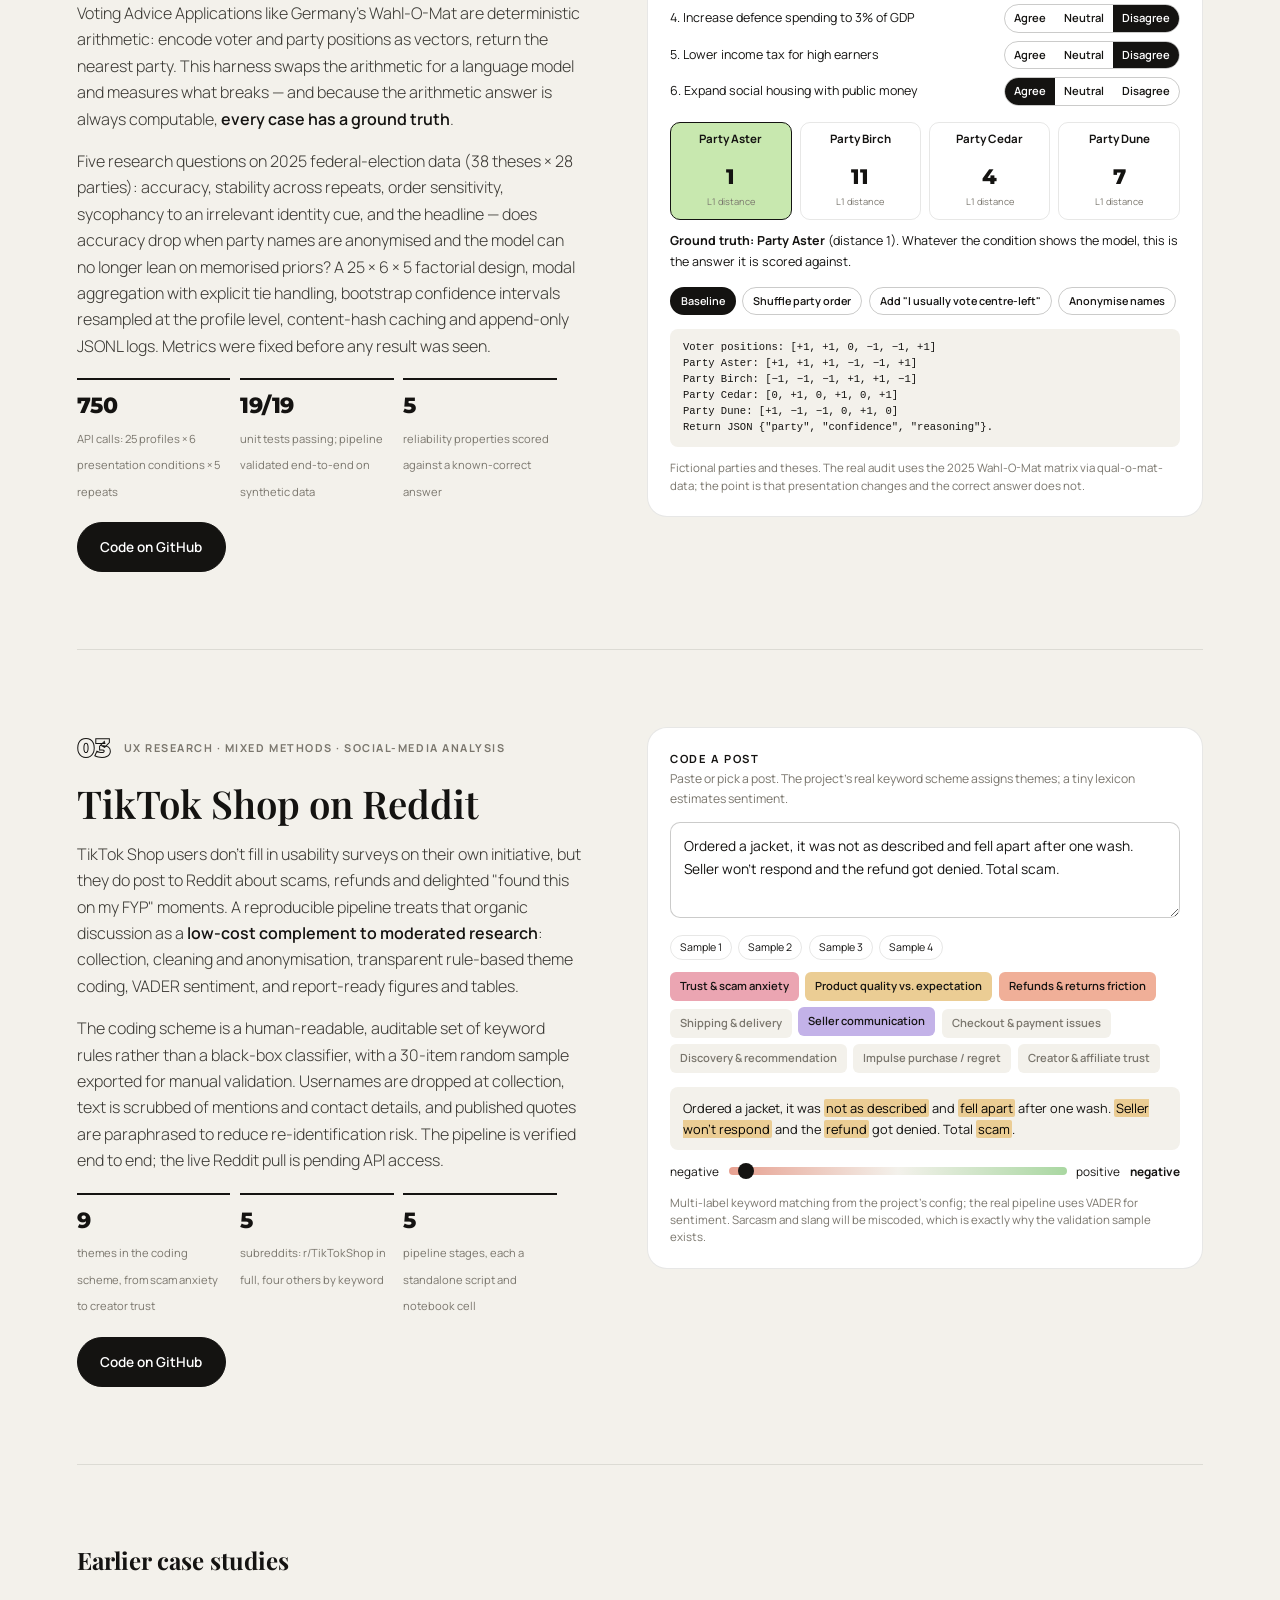
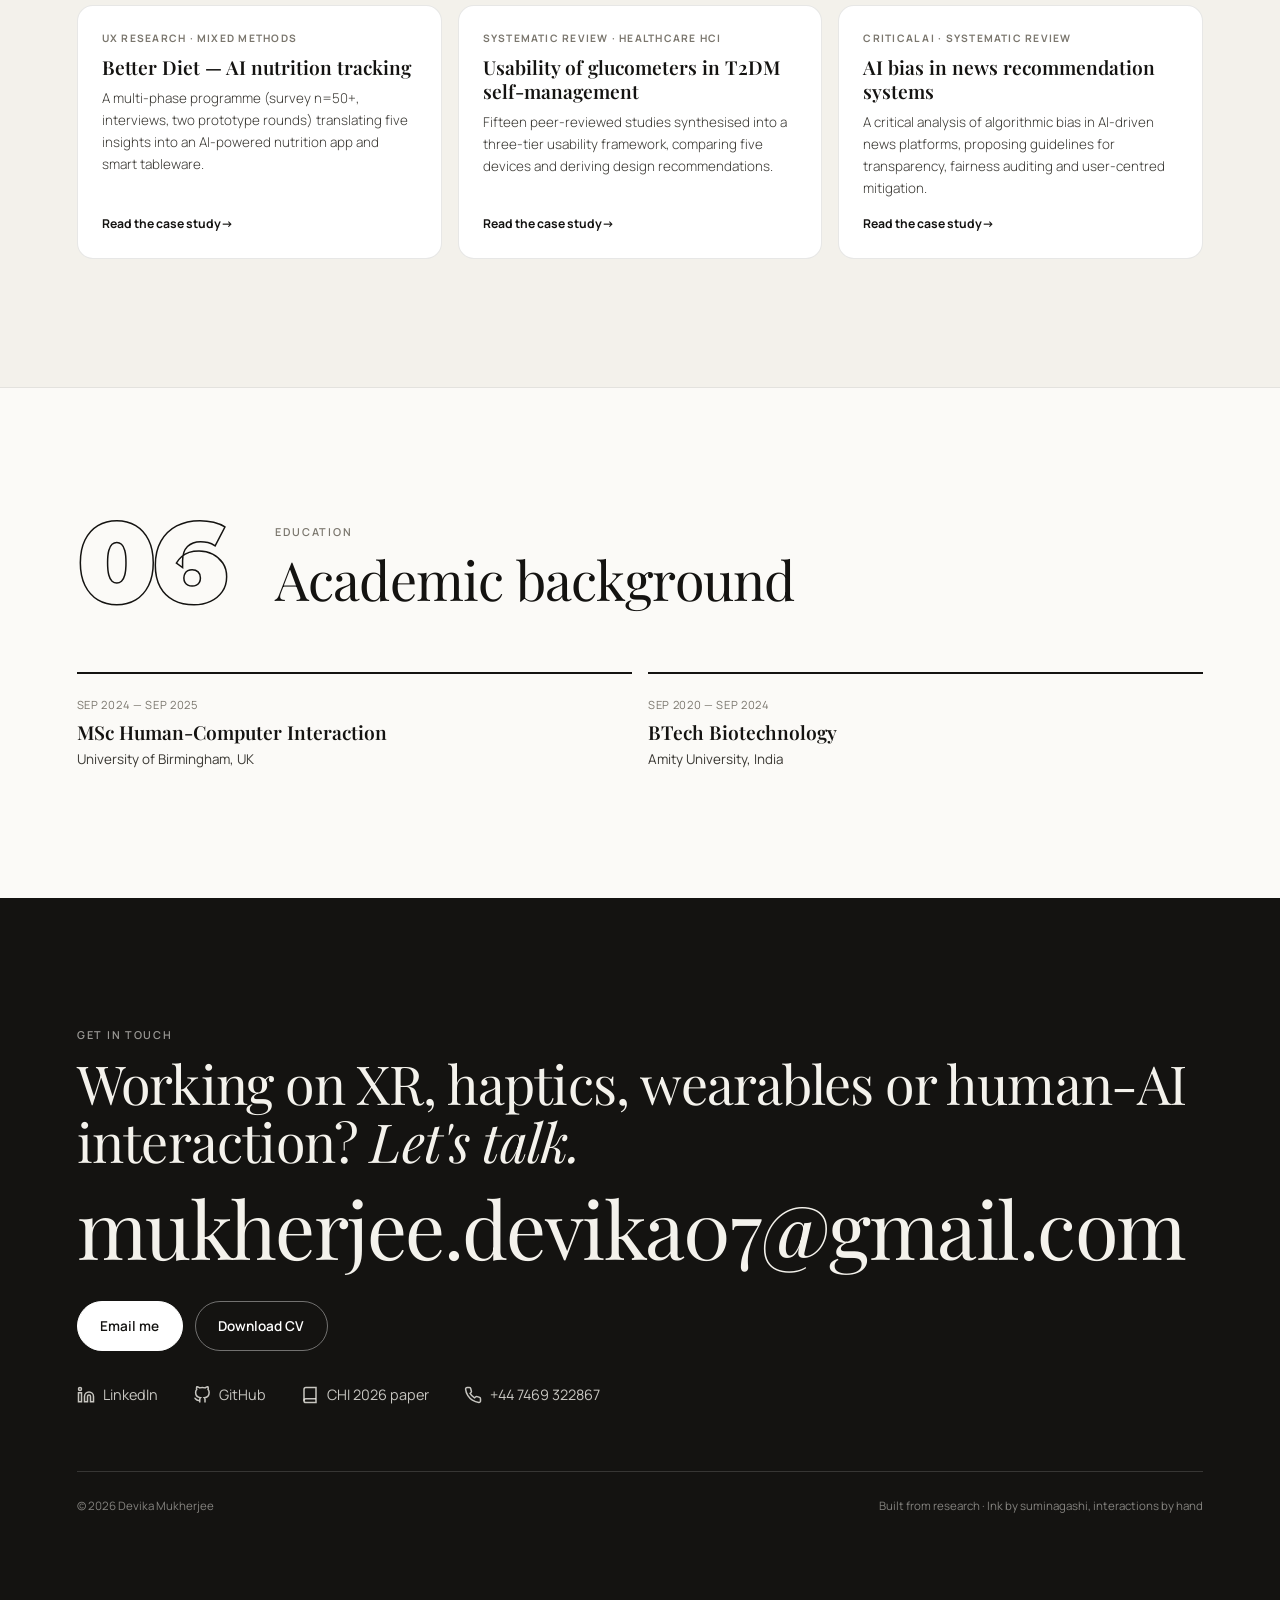
==== commit 425ea764: "Update CV, research heading, hero buttons, skills and education - Replace assets/resume.pdf with the" ====
--- a/index.html
+++ b/index.html
@@ -37,7 +37,8 @@
     <p class="hero-tag">Wearable haptics, immersive systems and human-AI interaction, building the prototypes, running the studies, and publishing what they show.</p>
     <div class="hero-ctas">
       <a href="#publication" class="btn btn-fill">First-author paper at CHI 2026</a>
-      <a href="#projects" class="btn btn-line">Play with the work</a>
+      <a href="#work" class="btn btn-line">Play with the work</a>
+      <a href="#projects" class="btn btn-line">See projects</a>
     </div>
     <div class="hero-foot">
       <span>Research Associate, University of Birmingham</span>
@@ -68,7 +69,7 @@
     <div>
       <p class="about-lead reveal">I'm a <strong>Research Associate at the University of Birmingham</strong> working on <span class="hl">wearable technologies</span>, <span class="hl t">VR and agentic XR</span>, and <span class="hl l">human-AI interaction</span>. I own the whole research cycle: building the prototype, designing and conducting user studies, analysing data and turning it into evidence-based results.</p>
       <div class="skills reveal">
-        <span class="chip">VR / Unity C#</span><span class="chip">Python</span><span class="chip">User studies</span><span class="chip">Haptics</span><span class="chip">Data visualisation</span><span class="chip">Arduino / IoT</span><span class="chip">C++</span><span class="chip">Streamlit</span><span class="chip">LLM evaluation</span><span class="chip">Figma</span><span class="chip">Fabrication</span><span class="chip">Digital Health</span>
+        <span class="chip">VR / Unity C#</span><span class="chip">Python</span><span class="chip">User studies</span><span class="chip">Haptics</span><span class="chip">Data visualisation</span><span class="chip">Arduino / IoT</span><span class="chip">C++</span><span class="chip">LLM evaluation</span><span class="chip">Figma</span><span class="chip">Fabrication</span><span class="chip">Digital Health</span>
       </div>
     </div>
     <div class="stats reveal">
@@ -84,7 +85,7 @@
 <section class="sec tint" id="research">
   <div class="sec-head">
     <div class="sec-num reveal">02</div>
-    <div><div class="sec-label reveal">Research threads</div><h2 class="sec-title reveal">Four threads, <em>one question</em>: how should a system talk to a body?</h2>
+    <div><div class="sec-label reveal">Research threads</div><h2 class="sec-title reveal">Building systems that <em>sense, respond and adapt</em> to people</h2>
     <p class="sec-intro reveal">Hover or tap a strip to open it.</p></div>
   </div>
   <div class="threads reveal">
@@ -398,7 +399,7 @@
   </div>
   <div class="edu">
     <div class="reveal" data-stagger><small>Sep 2024 — Sep 2025</small><b>MSc Human-Computer Interaction</b><span>University of Birmingham, UK</span></div>
-    <div class="reveal" data-stagger><small>Sep 2020 — Sep 2024</small><b>BEng Biotechnology</b><span>Amity University, India</span></div>
+    <div class="reveal" data-stagger><small>Sep 2020 — Sep 2024</small><b>BTech Biotechnology</b><span>Amity University, India</span></div>
   </div>
 </section>
 
